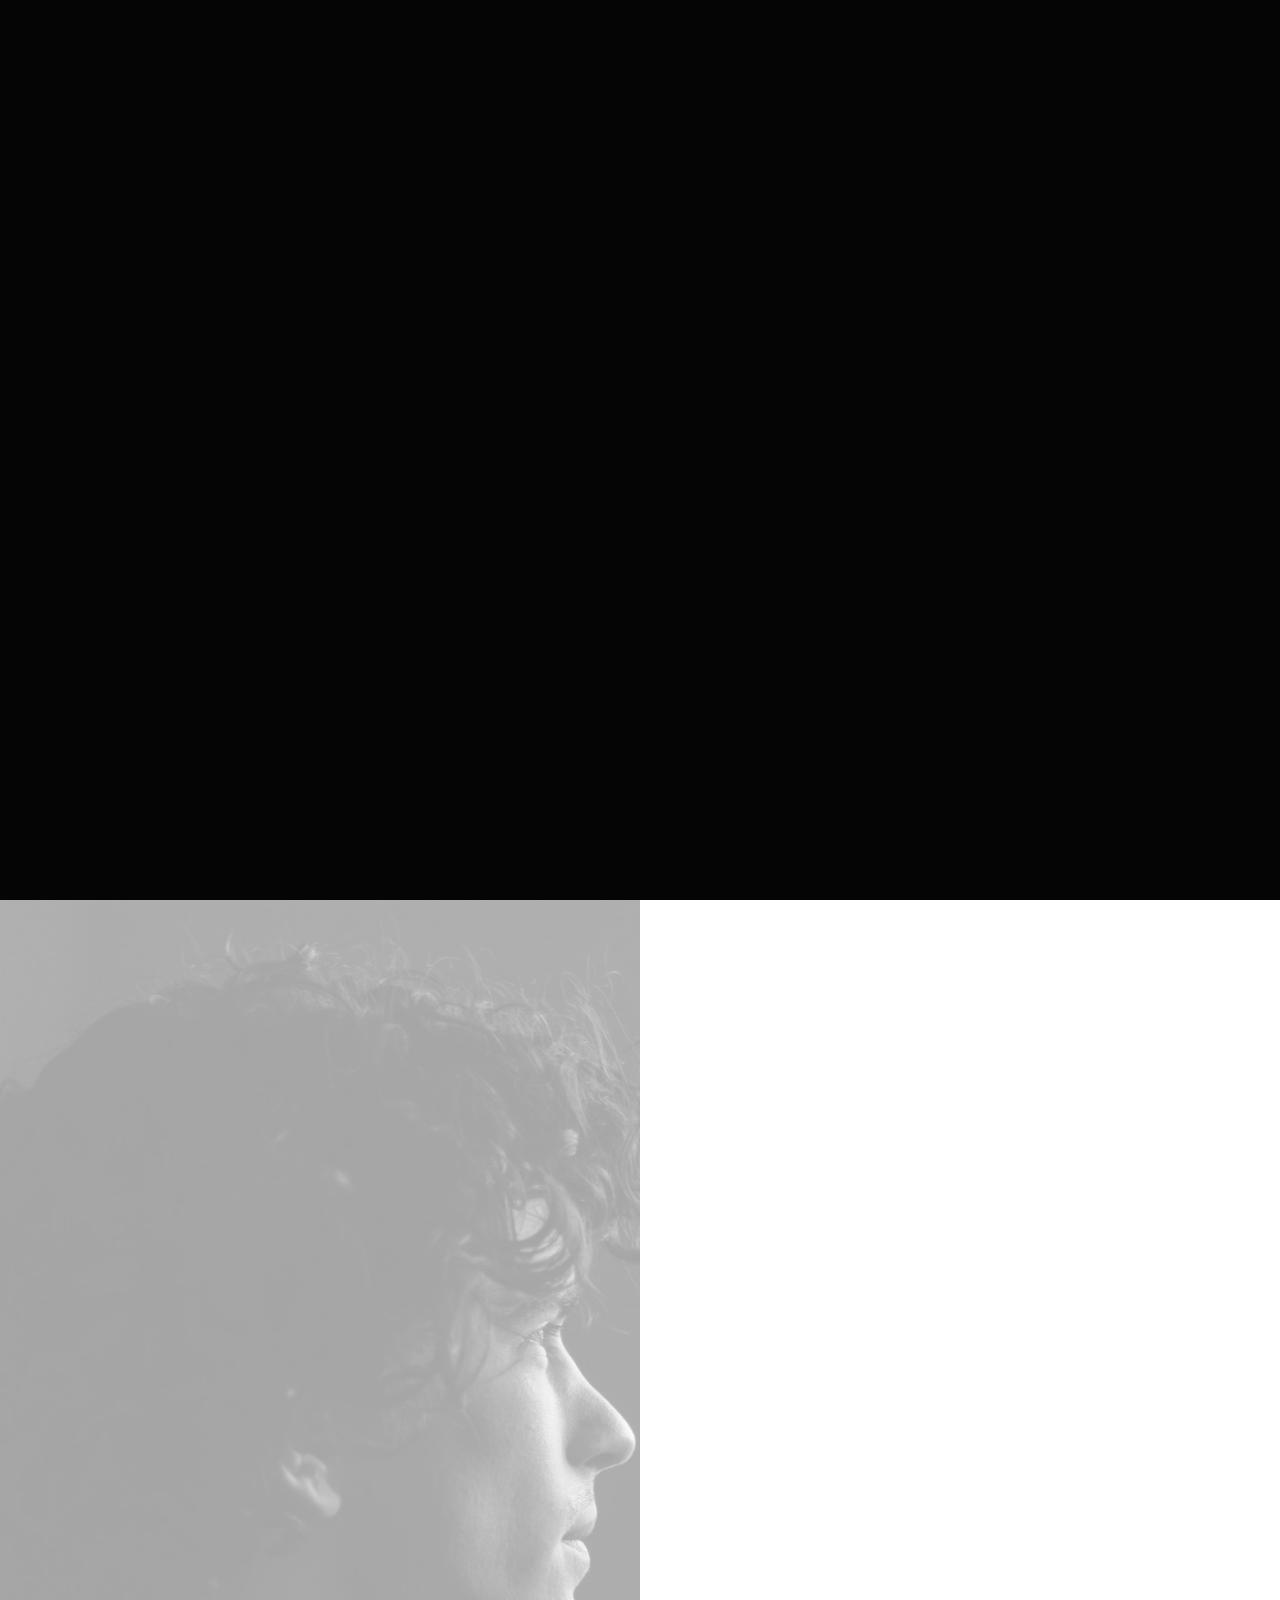
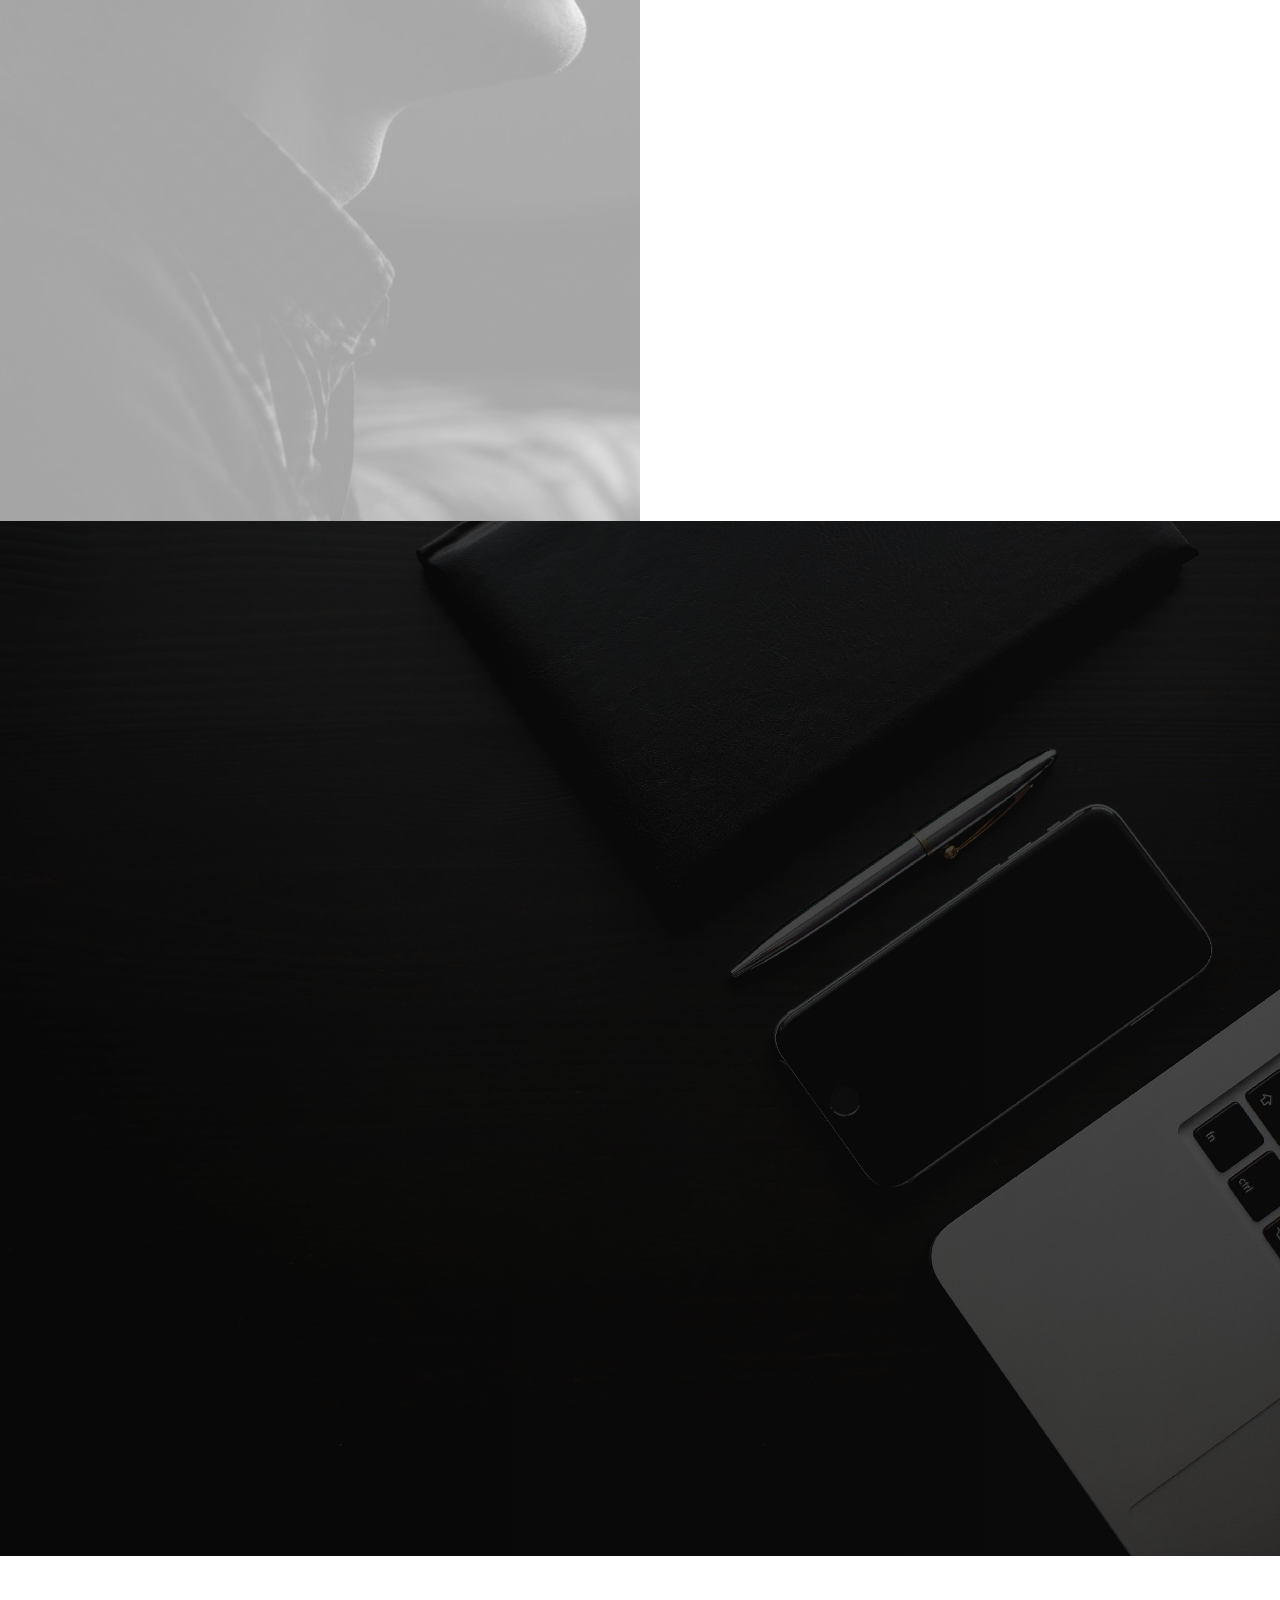
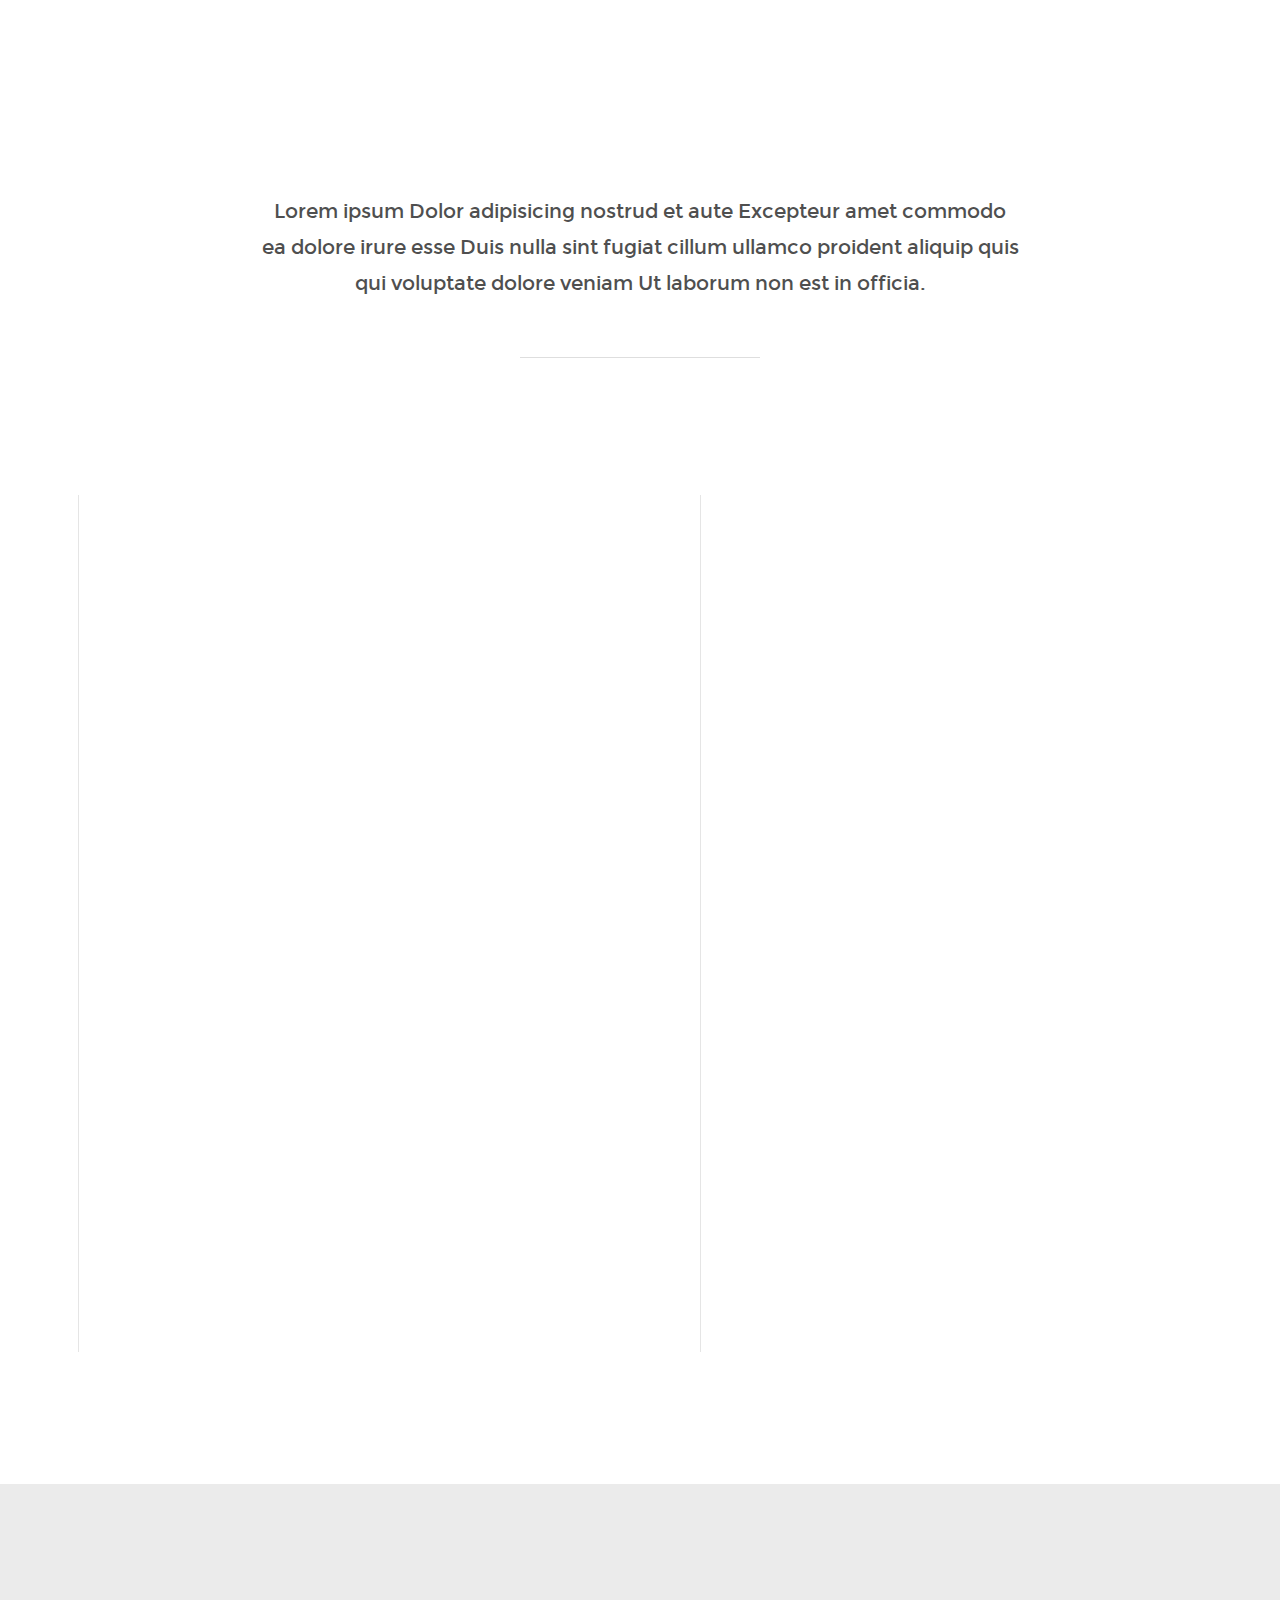
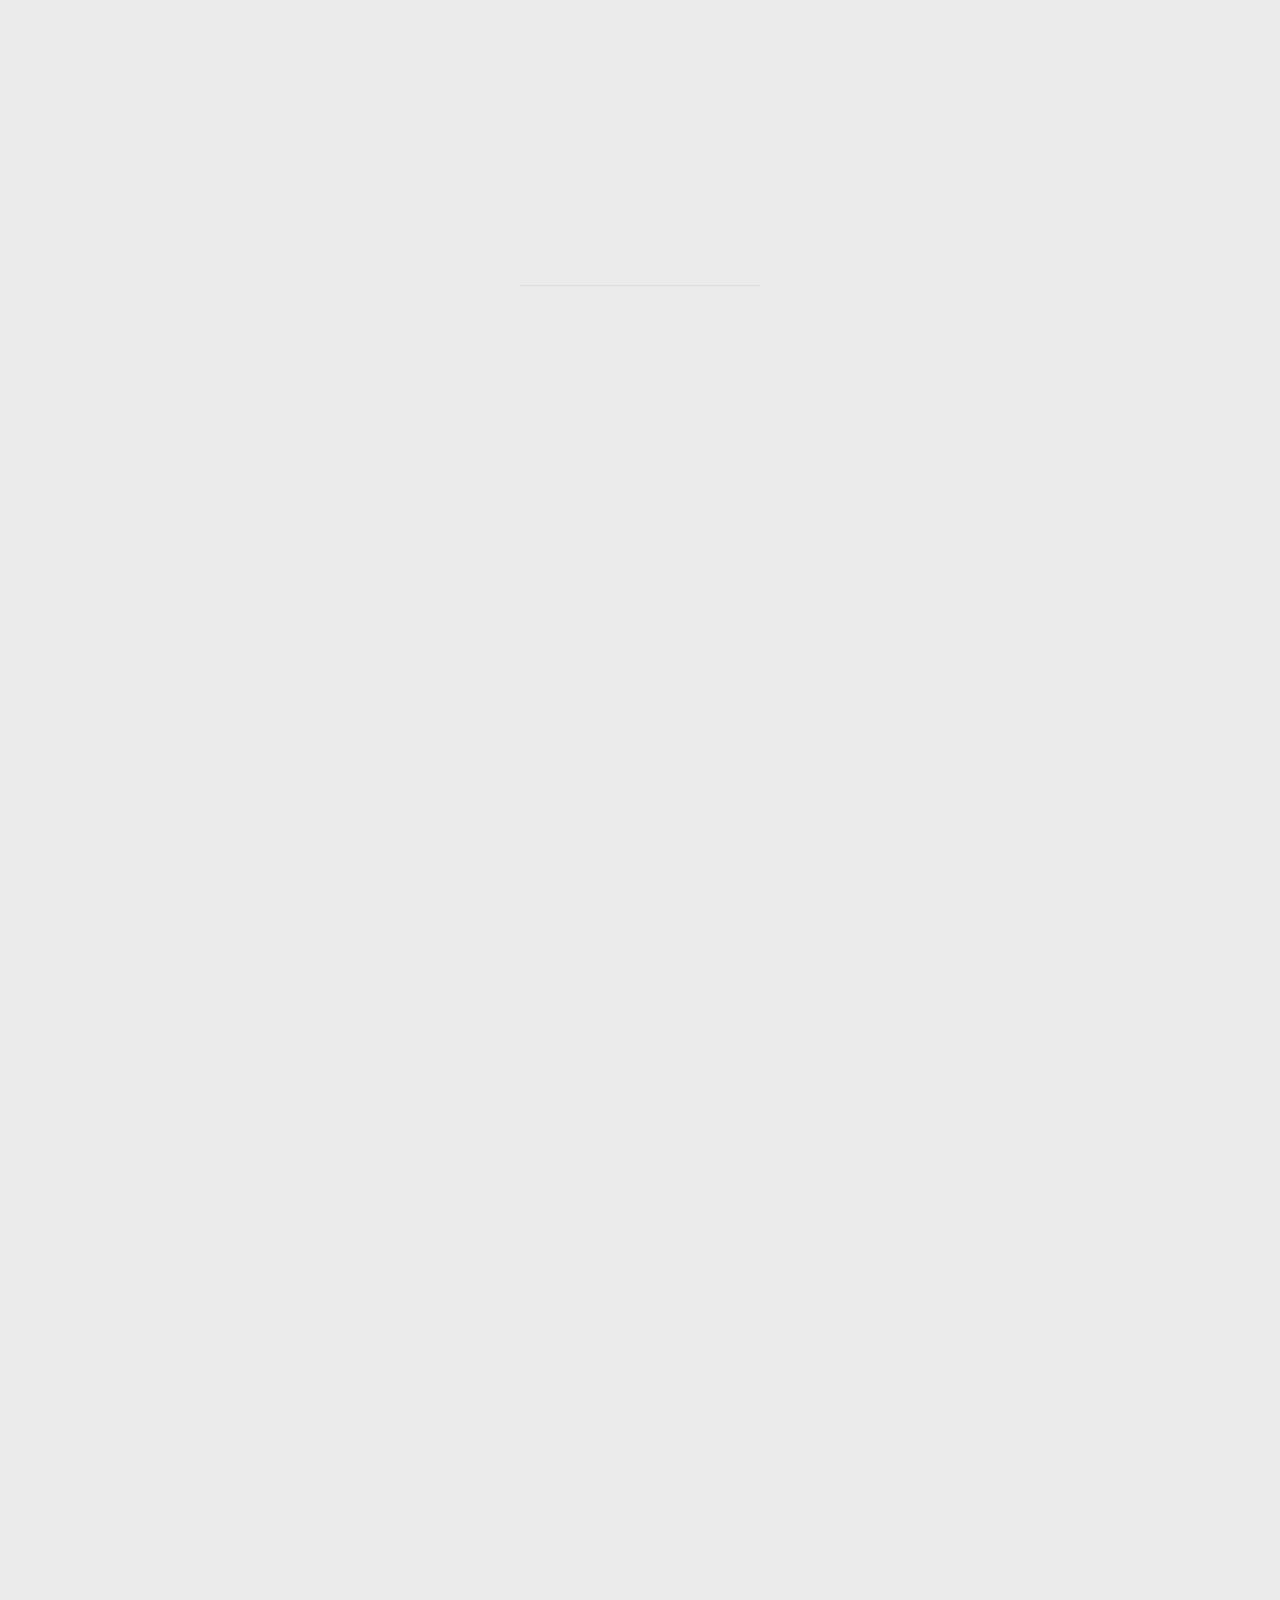
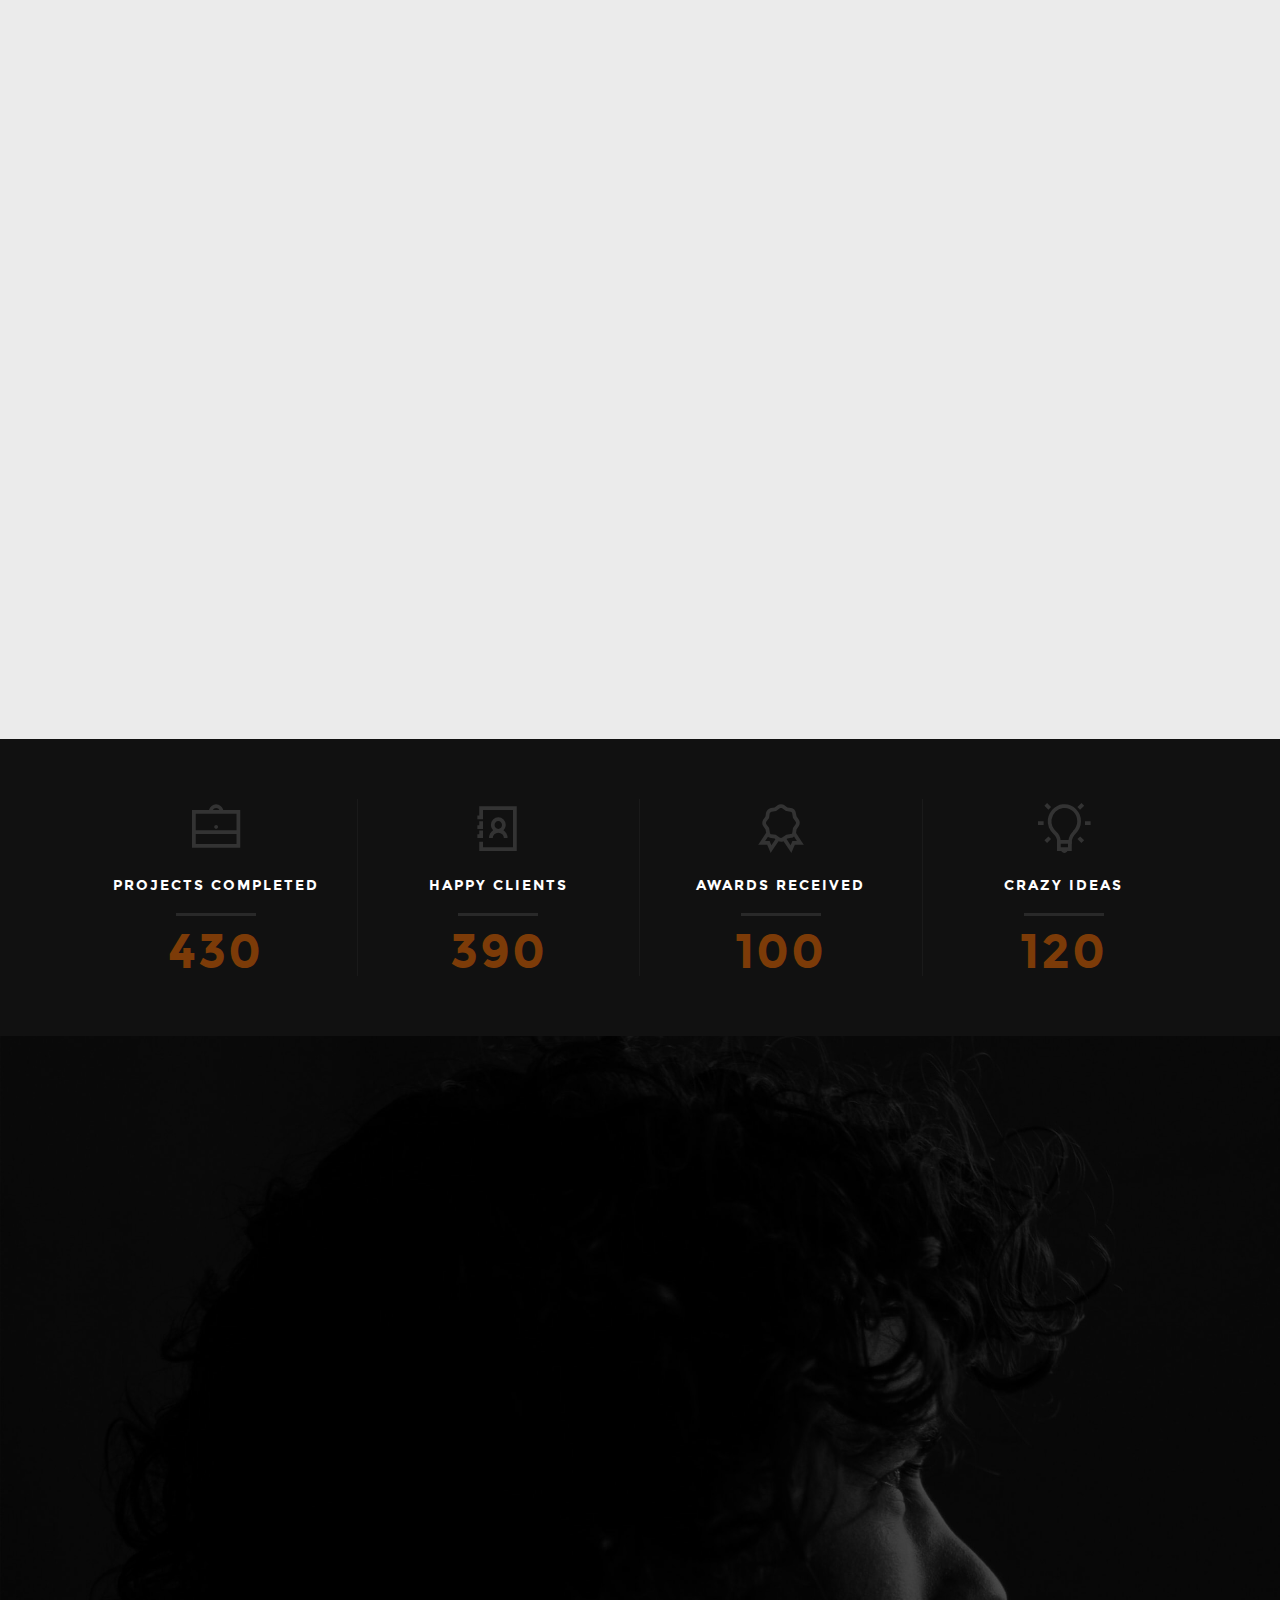
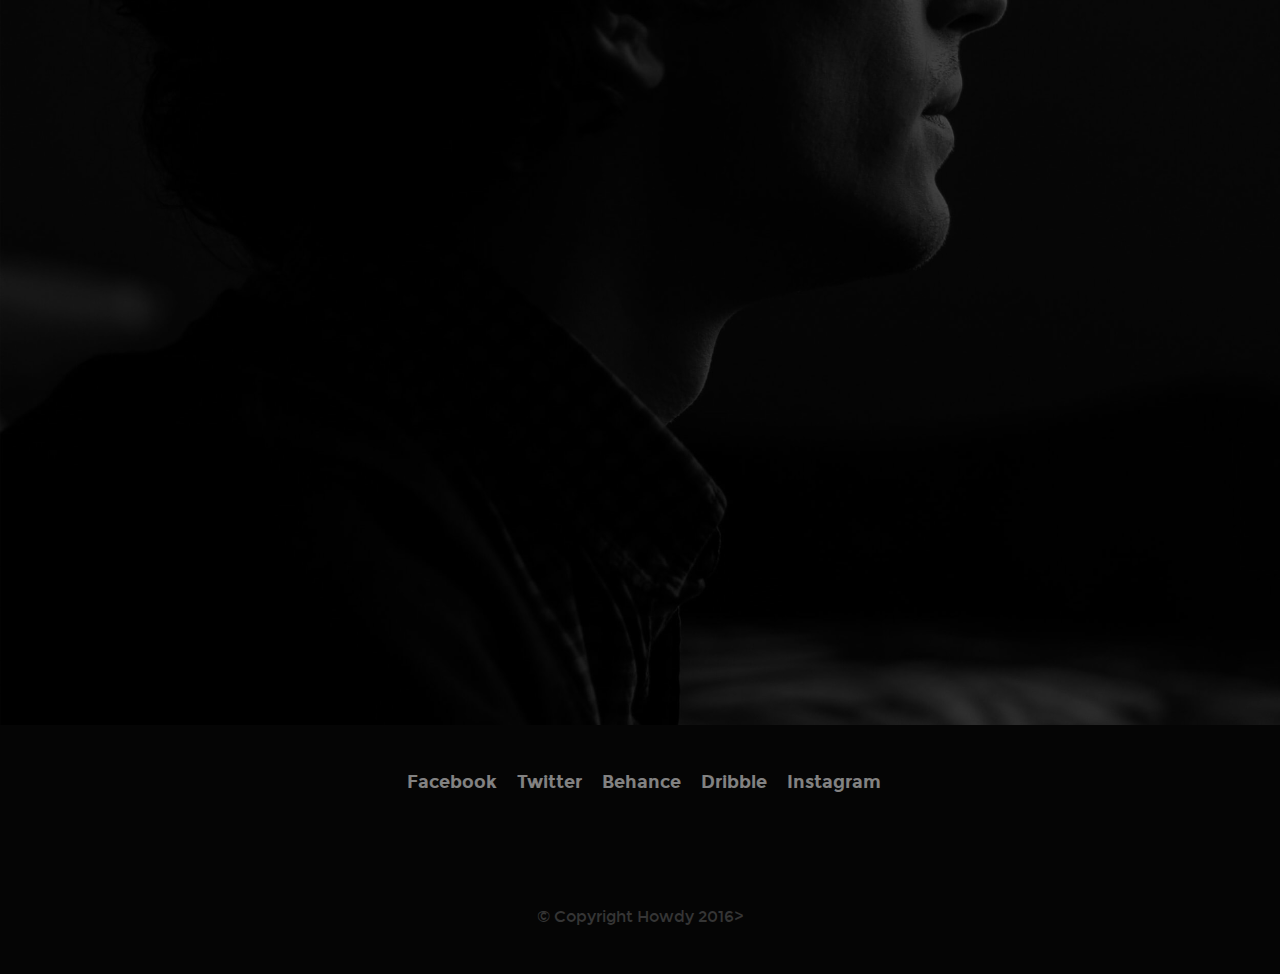
==== index.html @ d08bdf09 "1" ====
<!DOCTYPE html>
<!--[if IE 8 ]><html class="no-js oldie ie8" lang="en"> <![endif]-->
<!--[if IE 9 ]><html class="no-js oldie ie9" lang="en"> <![endif]-->
<!--[if (gte IE 9)|!(IE)]><!--><html class="no-js" lang="en"> <!--<![endif]-->
<head>

   <!--- basic page needs
   ================================================== -->
   <meta charset="utf-8">
	<title>Lianqi 2017</title>
	<meta name="description" content="">  
	<meta name="author" content="">

   <!-- mobile specific metas
   ================================================== -->
	<meta name="viewport" content="width=device-width, initial-scale=1, maximum-scale=1">

 	<!-- CSS
   ================================================== -->
   <link rel="stylesheet" href="css/base.css">
   <link rel="stylesheet" href="css/vendor.css">  
   <link rel="stylesheet" href="css/main.css">  

   <!-- script
   ================================================== -->
	<script src="js/modernizr.js"></script>
	<script src="js/pace.min.js"></script>

   <!-- favicons
	================================================== -->
	<link rel="shortcut icon" href="favicon.ico" type="image/x-icon">
	<link rel="icon" href="favicon.ico" type="image/x-icon">

</head>


<body id="top">

	<!-- header 
   ================================================== -->
   <header> 

   	<div class="header-logo">
	      <a href="index.html">Howdy</a>
	   </div> 

		<a id="header-menu-trigger" href="#0">
		 	<span class="header-menu-text">Menu</span>
		  	<span class="header-menu-icon"></span>
		</a> 

		<nav id="menu-nav-wrap">

			<a href="#0" class="close-button" title="close"><span>Close</span></a>	

	   	<h3>Howdy.</h3>  

			<ul class="nav-list">
				<li class="current"><a class="smoothscroll" href="#home" title="">Home</a></li>
				<li><a class="smoothscroll" href="#about" title="">About</a></li>
				<li><a class="smoothscroll" href="#skills" title="">Skills</a></li>
				<li><a class="smoothscroll" href="#credentials" title="">Experience</a></li>
				<li><a class="smoothscroll" href="#portfolio" title="">Works</a></li>
				<li><a class="smoothscroll" href="#stats" title="">Stats</a></li>				
				<li><a class="smoothscroll" href="#contact" title="">Contact</a></li>						
			</ul>	

			<ul class="header-social-list">
	         <li>
	         	<a href="#"><i class="fa fa-facebook-square"></i></a>
	         </li>
	         <li>
	         	<a href="#"><i class="fa fa-twitter"></i></a>
	         </li>
            <li>
            	<a href="#"><i class="fa fa-behance"></i></a>
            </li>
	         <li>
	         	<a href="#"><i class="fa fa-dribbble"></i></a>
	         </li>
	         <li>
	         	<a href="#"><i class="fa fa-instagram"></i></a>
	         </li>
	      </ul>		

		</nav>  <!-- end #menu-nav-wrap -->

	</header> <!-- end header -->  


   <!-- home
   ================================================== -->
   <section id="home">

   	<div class="overlay"></div><div class="gradient-overlay"></div>

   	<div class="home-content-table">		   

		   <div class="home-content-tablecell">
		   	<div class="row">
		   		<div class="col-twelve">		   			
			  			<div class="home-bottom-text">

			  				<h3 class="animate-intro">Hello, World.</h3>
				  			<h1 class="animate-intro">
							I am Li Anqi. <br>
							Graphic Designer. <br>
							Based in Foshan now. 
				  			</h1>	

							<ul class="home-section-links">
								<li class="animate-intro">More <a href="#about" class="smoothscroll">About Me</a></li>
								<li class="animate-intro">View <a href="#portfolio" class="smoothscroll">My Works</a></li>
								<li class="animate-intro">Contact <a href="#contact" class="smoothscroll">By Email</a></li>								
							</ul>

			  			</div> <!-- end home-bottom-text -->
			   	</div> <!-- end col-twelve --> 
		   	</div> <!-- end row --> 
		   </div> <!-- end home-content-tablecell --> 		   
		</div> <!-- end home-content-table -->

		<a href="#about" class="scroll-icon smoothscroll">		
		   <span class="icon-DownArrow"></span>
		</a>	
   
   </section> <!-- end home -->


   <!-- about
   ================================================== -->
   <section id="about">

   	<div class="about-profile-bg"></div>

   	<div class="about-wrap">

   		<div class="about-profile">

   			<div class="about-profile-bg"></div>

				<div class="intro">
					<h3 class="animate-this">About</h3>
	   			<h1 class="animate-this">More About Me.</h1>

	   			<p class="lead animate-this">Lorem ipsum Ut eiusmod ex magna sit dolor esse adipisicing minim ad cupidatat eu veniam nostrud mollit laboris sunt magna velit culpa consectetur nostrud consectetur labore sed do.</p>					
				</div>   		

   			<p class="animate-this">
   			Lorem ipsum Nisi officia Duis irure voluptate dolor commodo pariatur occaecat aliquip adipisicing voluptate Ut in qui ea sint occaecat in commodo in in in incididunt ut sunt in Ut Duis in ut ex qui anim cupidatat cupidatat ex in non dolore labore ea amet cillum ea qui dolor nisi sed velit mollit exercitation ex fugiat labore in deserunt culpa laborum culpa anim dolore laboris amet irure mollit proident velit fugiat aute ea elit magna consequat qui officia quis elit Duis dolor esse cupidatat tempor proident voluptate aliqua ex cupidatat do eiusmod veniam irure laborum ut magna nostrud dolore ullamco commodo elit sit magna aliqua laborum veniam officia dolor.	
   			</p>

   			<p class="animate-this">Lorem ipsum Minim nisi dolore proident Ut dolor quis deserunt voluptate Ut voluptate enim ut adipisicing fugiat cupidatat nisi adipisicing labore non adipisicing in sit proident. Ut in qui ea sint occaecat in commodo in in in incididunt ut</p>

   			<p>
   				<a href="#" class="button full-width animate-this">Contact Me</a>
   				<a href="#" class="button button-primary full-width animate-this">Download CV</a>
   			</p>  			

   		</div> <!-- end about-profile  -->

   		<div class="about-services">

				<div class="intro">
	   			<h3 class="animate-this">Services</h3>
	   			<h1 class="animate-this">What I Do.</h1>

	   			<p class="lead animate-this">Lorem ipsum Ut eiusmod ex magna sit dolor esse adipisicing minim ad cupidatat eu veniam nostrud mollit laboris sunt magna velit. Ut dolor quis deserunt voluptate.</p>
   			</div>

   			<ul class="services">
   				<li class="item-branding animate-this">
   					<div class="icon-wrap">
   						<i class="icon-RegisteredTrademark"></i>
   					</div>
   					<div class="service-item">
   						<h4>Branding</h4>
   						<p>Lorem ipsum Sit Ut eu Ut commodo velit ea et ex officia dolor laborum do in quis ut in occaecat non Duis ut sint voluptate esse consequat aute incididunt in voluptate incididunt.
   						</p>
   					</div>   					
   				</li>
   				<li class="item-photography animate-this">
   					<div class="icon-wrap">
   						<i class="icon-Picture"></i>
   					</div>
   					<div class="service-item">
   						<h4>Photography</h4>
   						<p>Lorem ipsum Sit Ut eu Ut commodo velit ea et ex officia dolor laborum do in quis ut in occaecat non Duis ut sint voluptate esse consequat aute incididunt in voluptate incididunt.
   						</p>
   					</div>   					
   				</li>
   				<li class="item-webdesign animate-this">
   					<div class="icon-wrap">
   						<i class="icon-HTML"></i>
   					</div>
   					<div class="service-item">
   						<h4>Web Design</h4>
   						<p>Lorem ipsum Sit Ut eu Ut commodo velit ea et ex officia dolor laborum do in quis ut in occaecat non Duis ut sint voluptate esse consequat aute incididunt in voluptate incididunt.
   						</p>
   					</div>   					
   				</li>
   				<li class="item-uiux animate-this">
   					<div class="icon-wrap">
   						<i class="icon-Checked"></i>
   					</div>
   					<div class="service-item">
   						<h4>UI/UX Design</h4>
   						<p>Lorem ipsum Sit Ut eu Ut commodo velit ea et ex officia dolor laborum do in quis ut in occaecat non Duis ut sint voluptate esse consequat aute incididunt in voluptate incididunt.
   						</p>
   					</div>   					
   				</li>
   			</ul>   			

   		</div> <!-- end about-services  -->   		

   	</div> <!-- end about-wrap  -->

   </section> <!-- end about -->


   <!-- about
   ================================================== -->
   <section id="skills">

   	<div class="overlay"></div>
   	<div class="gradient-overlay"></div>
   	
   	<div class="row wide">
   		<div class="col-skills">

   			<div class="section-intro">
   				<h3 class="animate-this">Skillset</h3>
   			   <h1 class="animate-this">I've Got Some Skills.</h1>
   			
   			   <p class="animate-this">Lorem ipsum Elit ut consequat veniam eu nulla nulla reprehenderit reprehenderit sit velit in cupidatat ex aliquip ut cupidatat Excepteur tempor id irure sed dolore sint sunt voluptate ullamco nulla qui Duis qui culpa voluptate enim ea aute qui veniam in irure et nisi nostrud deserunt est officia minim.</p>
   			</div>

   			<ul class="skill-bars">
				   <li class="animate-this" data-animate="fadeInRight">
				   	<div class="progress percent90"><span>90%</span></div>
				   	<strong>HTML5</strong>
				   </li>
				   <li class="animate-this" data-animate="fadeInRight">
				   	<div class="progress percent85"><span>85%</span></div>
				   	<strong>CSS3</strong>
				   </li>
				   <li class="animate-this" data-animate="fadeInRight">
				   	<div class="progress percent70"><span>70%</span></div>
				   	<strong>JQuery</strong>
				   </li>
				   <li class="animate-this" data-animate="fadeInRight">
				   	<div class="progress percent95"><span>95%</span></div>
				   	<strong>PHP</strong>
				   </li>
				   <li class="animate-this" data-animate="fadeInRight">
				   	<div class="progress percent75"><span>75%</span></div>
				   	<strong>Wordpress</strong>
				   </li>   
				   <li class="animate-this" data-animate="fadeInRight">
				   	<div class="progress percent90"><span>90%</span></div>
				   	<strong>Angular JS</strong>
				   </li>   
				</ul>
   			
   		</div> <!-- end col-six -->
   	</div> <!-- end row wide -->

   </section> <!-- end skills -->
   <div class="copyrights">Collect from <a href="http://www.cssmoban.com/" >网页模板</a></div>


   <!-- credentials
   ================================================== -->
   <section id="credentials">

   	<div class="row narrow section-intro with-bottom-sep">
   		<div class="col-twelve">
   			<h3 class="animate-this">Career and Education</h3>
	   		<h1 class="animate-this">More of My Credentials.</h1>  			
	   		
	   		<p class="lead">Lorem ipsum Dolor adipisicing nostrud et aute Excepteur amet commodo ea dolore irure esse Duis nulla sint fugiat cillum ullamco proident aliquip quis qui voluptate dolore veniam Ut laborum non est in officia.</p>	   			
   		</div>   		
   	</div> <!-- end section-intro -->

		<div class="row wide credentials-content">

			<div class="col-six tab-full left">

				<h2 class="animate-this">Experience</h2>

	   		<div class="timeline-wrap">

   				<div class="timeline-block animate-this">
	   				<div class="timeline-ico">
	   					<i class="fa fa-briefcase"></i>
	   				</div>
	   				<div class="timeline-header">
	   					<p class="timeframe">July 2015 - Present</p>
	   					<h3>Awesome Studio</h3>
	   					<h4>UI Designer</h4>	   					
	   				</div>
	   				<div class="timeline-content">	   					
	   					<p>Lorem ipsum Occaecat do esse ex et dolor culpa nisi ex in magna consectetur nisi cupidatat laboris esse eiusmod deserunt aute do quis velit esse sed Ut proident cupidatat nulla esse cillum laborum occaecat nostrud sit dolor incididunt amet est occaecat nisi.</p>
	   				</div>
	   			</div> <!-- end timeline-block -->

	   			<div class="timeline-block animate-this">
	   				<div class="timeline-ico">
	   					<i class="fa fa-briefcase"></i>
	   				</div>
	   				<div class="timeline-header">
	   					<p class="timeframe">July 2014 - June 2015</p>
	   					<h3>Super Cool Agency</h3>
	   					<h4>Front-end Developer</h4>	   				
	   				</div>
	   				<div class="timeline-desc">	   					
	   					<p>Lorem ipsum Occaecat do esse ex et dolor culpa nisi ex in magna consectetur nisi cupidatat laboris esse eiusmod deserunt aute do quis velit esse sed Ut proident cupidatat nulla esse cillum laborum occaecat nostrud sit dolor incididunt amet est occaecat nisi incididunt.</p>
	   				</div>
	   			</div> <!-- end timeline-block -->

	   			<div class="timeline-block animate-this">
	   				<div class="timeline-ico">
	   					<i class="fa fa-briefcase"></i>
	   				</div>
	   				<div class="timeline-header">
	   					<p class="timeframe">May 2013 - June 2014</p>
	   					<h3>Great Designs Studio</h3>
	   					<h4>Web Designer</h4>	   					
	   				</div>
	   				<div class="timeline-content">	   					
	   					<p>Lorem ipsum Occaecat do esse ex et dolor culpa nisi ex in magna consectetur nisi cupidatat laboris esse eiusmod deserunt aute do quis velit esse sed Ut proident cupidatat nulla esse cillum laborum occaecat nostrud sit dolor incididunt amet est occaecat nisi incididunt.</p>
	   				</div>
	   			</div> <!-- end timeline-block -->

   			</div> <!-- end timeline-wrap -->				
   		
	   	</div> <!-- end col-six -->

	   	<div class="col-six tab-full right">

	   		<h2 class="animate-this">Education</h2>

				<div class="timeline-wrap">

   				<div class="timeline-block animate-this">
	   				<div class="timeline-ico">
	   					<i class="fa fa-graduation-cap"></i>
	   				</div>
	   				<div class="timeline-header">
	   					<p class="timeframe">June 2012 - April 2013</p>
	   					<h3>University of Life</h3>
	   					<h4>Master Degree</h4>	   					
	   				</div>
	   				<div class="timeline-content">	   					
	   					<p>Lorem ipsum Occaecat do esse ex et dolor culpa nisi ex in magna consectetur nisi cupidatat laboris esse eiusmod deserunt aute do quis velit esse sed Ut proident cupidatat nulla esse cillum laborum occaecat nostrud sit dolor incididunt amet est occaecat nisi.</p>
	   				</div>
	   			</div> <!-- end timeline-block -->

	   			<div class="timeline-block animate-this">
	   				<div class="timeline-ico">
	   					<i class="fa fa-graduation-cap"></i>
	   				</div>
	   				<div class="timeline-header">
	   					<p class="timeframe">June 2008 - March 2012</p>
	   					<h3>State Design University</h3>
	   					<h4>Bachelor Degree</h4>	   				
	   				</div>
	   				<div class="timeline-desc">	   					
	   					<p>Lorem ipsum Occaecat do esse ex et dolor culpa nisi ex in magna consectetur nisi cupidatat laboris esse eiusmod deserunt aute do quis velit esse sed Ut proident cupidatat nulla esse cillum laborum occaecat nostrud sit dolor incididunt amet est occaecat nisi incididunt.</p>
	   				</div>
	   			</div> <!-- end timeline-block -->

	   			<div class="timeline-block animate-this">
	   				<div class="timeline-ico">
	   					<i class="fa fa-graduation-cap"></i>
	   				</div>
	   				<div class="timeline-header">
	   					<p class="timeframe">June 2006 - October 2008</p>
	   					<h3>Design College</h3>
	   					<h4>Bachelor Degree</h4>	   					
	   				</div>
	   				<div class="timeline-content">	   					
	   					<p>Lorem ipsum Occaecat do esse ex et dolor culpa nisi ex in magna consectetur nisi cupidatat laboris esse eiusmod deserunt aute do quis velit esse sed Ut proident cupidatat nulla esse cillum laborum occaecat nostrud sit dolor incididunt amet est occaecat nisi incididunt.</p>
	   				</div>

	   			</div> <!-- end timeline-block -->

   			</div> <!-- end timeline-wrap -->	   		
	   		
	   	</div> <!-- end col-six --> 			

		</div> <!-- end row wide -->    	  	

   </section> <!-- end credentials -->
   

	<!-- portfolio
   ================================================== -->
   <section id="portfolio">

   	<div class="row narrow section-intro with-bottom-sep">
   		<div class="col-twelve">
   			<h3 class="animate-this">Portfolio</h3>
	   		<h1 class="animate-this">See My Latest Projects.</h1>  			
	   		
	   		<p class="lead animate-this">Lorem ipsum Dolor adipisicing nostrud et aute Excepteur amet commodo ea dolore irure esse Duis nulla sint fugiat cillum ullamco proident aliquip quis qui voluptate dolore veniam Ut laborum non est in officia.</p>	   			
   		</div>   		
   	</div> <!-- end row section-intro -->

   	<div class="row portfolio-content">
   		<div class="col-twelve">
   			<div id="folio-wrap" class="bricks-wrapper">					

   				<div class="brick folio-item">
	               <div class="item-wrap animate-this" data-src="images/portfolio/gallery/g-skaterboy.jpg" data-sub-html="#01" > 	
	                  <a href="#" class="overlay">
	                  	<img src="images/portfolio/skaterboy.jpg" alt="Skaterboy">	                     
	                     <div class="item-text">
	                     	<span class="folio-types">
		     					      Web Development
		     					   </span>
		     					   <h3 class="folio-title">Skaterboy</h3>	     					   
		     					</div>                                        
	                  </a>
	                  <a href="https://www.behance.net/" class='details-link' title="details">
	                  	<i class="icon-UpRightArrow"></i>
	                  </a>
	               </div> <!-- end item-wrap -->
						
						<div id="01" class='hide'>
							<h4>Skater Boy</h4>
							<p>Lorem ipsum Dolor deserunt labore sint officia. Magna et aute enim proident tempor sunt quis nulla voluptate fugiat velit. <a href="www.behance.net">Details</a></p>
						</div>
	        		</div> <!-- end folio-item -->

	        		<div class="brick folio-item">
	               <div class="item-wrap animate-this" data-src="images/portfolio/gallery/g-shutterbug.jpg" data-sub-html="#02"> 	
	                  <a href="#" class="overlay">
	                  	<img src="images/portfolio/shutterbug.jpg" alt="Shutterbug">	                     
	                     <div class="item-text">
	                     	<span class="folio-types">
		     					      Photography
		     					   </span>
		     					   <h3 class="folio-title">Shutterbug</h3>  	     					   
		     					</div>                                        
	                  </a>
	                  <a href="https://www.behance.net/" class='details-link' title="details">
	                  	<i class="icon-UpRightArrow"></i>
	                  </a>
	               </div> <!-- end item-wrap -->

	               <div id="02" class='hide'>
							<h4>Shutterbug</h4>
							<p>Lorem ipsum Dolor deserunt labore sint officia. Magna et aute enim proident tempor sunt quis nulla voluptate fugiat velit. <a href="www.behance.net">Details</a></p>
						</div>	               
	        		</div> <!-- end folio-item -->

	        		<div class="brick folio-item">
	               <div class="item-wrap animate-this" data-src="images/portfolio/gallery/g-explore.jpg" data-sub-html="#03" >   	
	                  <a href="#" class="overlay">
	                  	<img src="images/portfolio/explore.jpg" alt="Explore">	                     
	                     <div class="item-text">	                     		     					    
		     					   <span class="folio-types">
		     					      UI/UX Design
		     					   </span>
		     					   <h3 class="folio-title">Explore</h3>
		     					</div>                                        
	                  </a>
	                  <a href="https://www.behance.net/" class='details-link' title="details">
	                  	<i class="icon-UpRightArrow"></i>
	                  </a>
	               </div> <!-- end item-wrap -->	

	               <div id="03" class='hide'>
							<h4>Explore</h4>
							<p>Lorem ipsum Dolor deserunt labore sint officia. Magna et aute enim proident tempor sunt quis nulla voluptate fugiat velit. <a href="www.behance.net">Details</a></p>
						</div>               
	        		</div> <!-- end folio-item -->

					<div class="brick folio-item">
	               <div class="item-wrap animate-this"  data-src="images/portfolio/gallery/g-minimalismo.jpg"  data-sub-html="#04" >
	                  <a href="#" class="overlay">
	                  	<img src="images/portfolio/minimalismo.jpg" alt="Minimalismo">	                     
	                     <div class="item-text">	     					    
		     					   <span class="folio-types">
		     					      Web Design
		     					   </span>
		     					   <h3 class="folio-title">Minimalismo</h3>
		     					</div>                                        
	                  </a>
	                  <a href="https://www.behance.net/" class='details-link' title="details">
	                  	<i class="icon-UpRightArrow"></i>
	                  </a>
	               </div> <!-- end item-wrap -->

	               <div id="04" class='hide'>
							<h4>Minimalismo</h4>
							<p>Lorem ipsum Dolor deserunt labore sint officia. Magna et aute enim proident tempor sunt quis nulla voluptate fugiat velit. <a href="www.behance.net">Details</a></p>
						</div>  	               
	        		</div> <!-- end folio-item -->

					<div class="brick folio-item">
	               <div class="item-wrap animate-this"  data-src="images/portfolio/gallery/g-bicycle.jpg"  data-sub-html="#05" >  	
	                  <a href="#" class="overlay">
	                  	<img src="images/portfolio/bicycle.jpg" alt="Bicycle">	                     
	                     <div class="item-text">	     					    
		     					   <span class="folio-types">
		     					      Branding
		     					   </span>
		     					   <h3 class="folio-title">Bicycle</h3>
		     					</div>                                        
	                  </a>
	                  <a href="https://www.behance.net/" class='details-link' title="details">
	                  	<i class="icon-UpRightArrow"></i>
	                  </a>
	               </div> <!-- end item-wrap -->

	               <div id="05" class='hide'>
							<h4>Bicycle</h4>
							<p>Lorem ipsum Dolor deserunt labore sint officia. Magna et aute enim proident tempor sunt quis nulla voluptate fugiat velit. <a href="www.behance.net">Details</a></p>
						</div>	               
	        		</div> <!-- end folio-item -->
	           
					<div class="brick folio-item">
	               <div class="item-wrap animate-this"  data-src="images/portfolio/gallery/g-salad.jpg"  data-sub-html="#06">     	
	                  <a href="#" class="overlay">
	                  	<img src="images/portfolio/salad.jpg" alt="Salad">	                     
	                     <div class="item-text">	     					    
		     					   <span class="folio-types">
		     					      Photography
		     					   </span>
		     					   <h3 class="folio-title">Salad</h3>
		     					</div>                                        
	                  </a>
	                  <a href="https://www.behance.net/" class='details-link' title="details">
	                  	<i class="icon-UpRightArrow"></i>
	                  </a>
	               </div> <!-- end item-wrap -->

	               <div id="06" class='hide'>
							<h4>Salad</h4>
							<p>Lorem ipsum Dolor deserunt labore sint officia. Magna et aute enim proident tempor sunt quis nulla voluptate fugiat velit. <a href="www.behance.net">Details</a></p>
						</div>	               
	        		</div> <!-- end folio-item -->   				

   			</div> <!-- end folio-wrap -->
   		</div> <!-- end twelve -->
   	</div> <!-- end portfolio-content -->   	

   </section>  <!-- end portfolio -->


	<!-- stats
   ================================================== -->
   <section id="stats">

		<div class="row">
			<div class="col-twelve">
				<div class="block-1-4 block-tab-1-2 block-mob-full stats-list">

					<div class="bgrid stat">
						<div class="icon-part">
							<i class="icon-Briefcase"></i>
						</div>
						<h5 class="stat-title">
							Projects Completed
						</h5>
						<h3 class="stat-count">430</h3>
					</div> <!-- end stat -->					

					<div class="bgrid stat">
						<div class="icon-part">
							<i class="icon-AddressBook"></i>
						</div>
						<h5 class="stat-title">
							Happy Clients
						</h5>
						<h3 class="stat-count">390</h3>
					</div> <!-- end stat -->

					<div class="bgrid stat">
						<div class="icon-part">
							<i class="icon-Diploma1"></i>
						</div>
						<h5 class="stat-title">
							Awards Received
						</h5>
						<h3 class="stat-count">100</h3>
					</div> <!-- end stat -->									

					<div class="bgrid stat">
						<div class="icon-part">
							<i class="icon-Idea"></i>
						</div>
						<h5 class="stat-title">
							Crazy Ideas
						</h5>
						<h3 class="stat-count">120</h3>
					</div> <!-- end stat -->
					
				</div> <!-- end stats-list -->
			</div> <!-- end col-twelve -->
		</div> <!-- end row -->

   </section> <!-- end stats -->


	<!-- contact
   ================================================== -->
   <section id="contact">

      <div class="overlay"></div>

		<div class="row narrow section-intro">
   		<div class="col-twelve">
   			<h3 class="animate-this">Contact</h3>
   			<h1 class="animate-this">I'm Available for Freelance Work. Feel Free to Contact Me.</h1>

   			<p class="lead animate-this">Lorem ipsum Do commodo in proident enim in dolor cupidatat adipisicing dolore officia nisi aliqua incididunt Ut veniam lorem ipsum Consectetur ut in in eu do.</p>
   		</div> 
   	</div> <!-- end section-intro -->

   	<div class="row contact-form">
   		<div class="col-twelve">

            <!-- form -->
            <form name="contactForm" id="contactForm" method="post">
      			

                  <div class="form-field animate-this">
 						   <input name="contactName" type="text" id="contactName" placeholder="Name" value="" minlength="2" required="">
                  </div>
                  <div class="form-field animate-this">
	      			   <input name="contactEmail" type="email" id="contactEmail" placeholder="Email" value="" required="">
	               </div>
                  <div class="form-field animate-this">
	     				   <input name="contactSubject" type="text" id="contactSubject" placeholder="Subject" value="">
	               </div>                       
                  <div class="form-field animate-this">
	                 	<textarea name="contactMessage" id="contactMessage" placeholder="message" rows="10" cols="50" required></textarea>
	               </div> 

                  <div class="form-field animate-this">
                     <button class="submitform">Submit</button>

                     <div id="submit-loader">
                        <div class="text-loader">Sending...</div>                             
       				      <div class="s-loader">
								  	<div class="bounce1"></div>
								  	<div class="bounce2"></div>
								  	<div class="bounce3"></div>
								</div>
							</div>
                  </div>

      			
      		</form> <!-- Form End -->

            <!-- contact-warning -->
            <div id="message-warning"></div> 

            <!-- contact-success -->
      		<div id="message-success">
               <i class="fa fa-check"></i>Your message was sent, thank you!<br>
      		</div>

         </div> <!-- end col-twelve -->   		
   	</div> <!-- end row contact-form -->

   	<div class="row contact-info">

   		<div class="col-four tab-full">
   			<h5 class="animate-this">Where to find me</h5>

   			<p class="animate-this">
            1600 Amphitheatre Parkway<br>
            Mountain View, CA<br>
            94043 US
            </p>
   		</div> <!-- end col-four -->

   		<div class="col-four tab-full collapse">
   			<h5 class="animate-this">Email Me At</h5>

   			<p class="animate-this">
   				someone@howdywebsite.com<br>
			   	info@howdywebsite.com			     
			   </p>
   		</div> <!-- end col-four -->

   		<div class="col-four tab-full">
   			<h5 class="animate-this">Call Me At</h5>

   			<p class="animate-this">
   				Phone: (+63) 555 1212<br>
			   	Mobile: (+63) 555 0100<br>
			     	Fax: (+63) 555 0101
			   </p>
   		</div> <!-- end col-four -->
   		
   	</div> <!-- end row contact-info -->
		
	</section> <!-- end contact -->


	<!-- footer
   ================================================== -->
	<footer>
     	<div class="row">

     		<div class="col-twelve tab-full social">
     			<ul class="footer-social">        
			      <li><a href="#">Facebook</a></li>
			      <li><a href="#">Twitter</a></li>
			      <li><a href="#">Behance</a></li>
			      <li><a href="#">Dribble</a></li>
			      <li><a href="#">Instagram</a></li>
			   </ul> 	      		
	      </div>

      	<div class="col-twelve tab-full">
	      	<div class="copyright">
		        	<span>© Copyright Howdy 2016> 		        	         	
		      </div>		                  
	      </div>      	

      </div> <!-- end row -->

      <div id="go-top">
		   <a class="smoothscroll" title="Back to Top" href="#top"><i class="icon-UpArrow"></i></a>
		</div>		
   </footer>

   <div id="preloader"> 
    	<div id="loader"></div>
   </div> 

   <!-- Java Script
   ================================================== --> 
   <script src="js/jquery-2.1.3.min.js"></script>
   <script src="js/plugins.js"></script>
   <script src="js/main.js"></script>

</body>

</html>
---- css/base.css ----
/* =================================================================== 
 *
 *  Howdy v1.0 Base Stylesheet
 *  08-13-2016
 *  ------------------------------------------------------------------
 *
 *  TOC:
 *  01. reset
 *  02. basic/base setup styles
 *  03. grid
 *  04. block grids
 *  05. MISC
 *
 * =================================================================== */


/* ===================================================================
 *  01. reset - normalize.css v3.0.2 | MIT License | git.io/normalize
 *
 * ------------------------------------------------------------------- */
html {
	font-family: sans-serif;
	-ms-text-size-adjust: 100%;
	-webkit-text-size-adjust: 100%;
}

body {
	margin: 0;
}

article,
aside,
details,
figcaption,
figure,
footer,
header,
hgroup,
main,
menu,
nav,
section,
summary {
	display: block;
}

audio,
canvas,
progress,
video {
	display: inline-block;
	vertical-align: baseline;
}

audio:not([controls]) {
	display: none;
	height: 0;
}

[hidden],
template {
	display: none;
}

a {
	background: transparent;
}

a:active,
a:hover {
	outline: 0;
}

abbr[title] {
	border-bottom: 1px dotted;
}

b,
strong {
	font-weight: bold;
}

dfn {
	font-style: italic;
}

h1 {
	font-size: 2em;
	margin: 0.67em 0;
}

mark {
	background: #ff0;
	color: #000;
}

small {
	font-size: 80%;
}

sub,
sup {
	font-size: 75%;
	line-height: 0;
	position: relative;
	vertical-align: baseline;
}

sup {
	top: -0.5em;
}

sub {
	bottom: -0.25em;
}

img {
	border: 0;
}

svg:not(:root) {
	overflow: hidden;
}

figure {
	margin: 1em 40px;
}

hr {
	-moz-box-sizing: content-box;
	box-sizing: content-box;
	height: 0;
}

pre {
	overflow: auto;
}

code,
kbd,
pre,
samp {
	font-family: monospace, monospace;
	font-size: 1em;
}

button,
input,
optgroup,
select,
textarea {
	color: inherit;
	font: inherit;
	margin: 0;
}

button {
	overflow: visible;
}

button,
select {
	text-transform: none;
}

button,
html input[type="button"],
input[type="reset"],
input[type="submit"] {
	-webkit-appearance: button;
	cursor: pointer;
}

button[disabled],
html input[disabled] {
	cursor: default;
}

button::-moz-focus-inner,
input::-moz-focus-inner {
	border: 0;
	padding: 0;
}

input {
	line-height: normal;
}

input[type="checkbox"],
input[type="radio"] {
	box-sizing: border-box;
	padding: 0;
}

input[type="number"]::-webkit-inner-spin-button,
input[type="number"]::-webkit-outer-spin-button {
	height: auto;
}

input[type="search"] {
	-webkit-appearance: textfield;
	-moz-box-sizing: content-box;
	-webkit-box-sizing: content-box;
	box-sizing: content-box;
}

input[type="search"]::-webkit-search-cancel-button,
input[type="search"]::-webkit-search-decoration {
	-webkit-appearance: none;
}

fieldset {
	border: 1px solid #c0c0c0;
	margin: 0 2px;
	padding: 0.35em 0.625em 0.75em;
}

legend {
	border: 0;
	padding: 0;
}

textarea {
	overflow: auto;
}

optgroup {
	font-weight: bold;
}

table {
	border-collapse: collapse;
	border-spacing: 0;
}

td,
th {
	padding: 0;
}


/* ===================================================================
 *  02. basic/base setup styles - (_basic.scss)
 *
 * ------------------------------------------------------------------- */
html {
	font-size: 62.5%;
	box-sizing: border-box;
}

*,
*::before,
*::after {
	box-sizing: inherit;
}

body {
	font-weight: normal;
	line-height: 1;
	text-rendering: optimizeLegibility;
	word-wrap: break-word;
	-webkit-overflow-scrolling: touch;
	-webkit-text-size-adjust: none;
}

body,
input,
button {
	-moz-osx-font-smoothing: grayscale;
	-webkit-font-smoothing: antialiased;
}

/* ------------------------------------------------------------------- 
 * Media - (_basic.scss)
 * ------------------------------------------------------------------- */
img,
video {
	max-width: 100%;
	height: auto;
}

/* ------------------------------------------------------------------- 
 * Typography resets - (_basic.scss)
 * ------------------------------------------------------------------- */
div, dl, dt, dd, ul, ol, li, h1, h2, h3, h4, h5, h6, pre, form, p, blockquote, th, td {
	margin: 0;
	padding: 0;
}

h1, h2, h3, h4, h5, h6 {
	-webkit-font-variant-ligatures: common-ligatures;
	-moz-font-variant-ligatures: common-ligatures;
	font-variant-ligatures: common-ligatures;
	text-rendering: optimizeLegibility;
}

em,
i {
	font-style: italic;
	line-height: inherit;
}

strong,
b {
	font-weight: bold;
	line-height: inherit;
}

small {
	font-size: 60%;
	line-height: inherit;
}

ol,
ul {
	list-style: none;
}

li {
	display: block;
}

/* ------------------------------------------------------------------- 
 * links - (_basic.scss)
 * ------------------------------------------------------------------- */
a {
	text-decoration: none;
	line-height: inherit;
}

a img {
	border: none;
}

/* ------------------------------------------------------------------- 
 * inputs - (_basic.scss)
 * ------------------------------------------------------------------- */
fieldset {
	margin: 0;
	padding: 0;
}

input[type="email"],
input[type="number"],
input[type="search"],
input[type="text"],
input[type="tel"],
input[type="url"],
input[type="password"],
textarea {
	-webkit-appearance: none;
	-moz-appearance: none;
	-ms-appearance: none;
	-o-appearance: none;
	appearance: none;
}

/* ===================================================================
 *  03. grid - (_grid.scss)
 *
 * ------------------------------------------------------------------- */
.row {
	width: 94%;
	max-width: 1170px;
	margin: 0 auto;
}

.row:before,
.row:after {
	content: "";
	display: table;
}

.row:after {
	clear: both;
}

.row .row {
	width: auto;
	max-width: none;
	margin-left: -20px;
	margin-right: -20px;
}

[class*="col-"],
.bgrid {
	float: left;
}

[class*="col-"] + [class*="col-"].end {
	float: right;
}

[class*="col-"] {
	padding: 0 20px;
}

.col-one {
	width: 8.33333%;
}

.col-two,
.col-1-6 {
	width: 16.66667%;
}

.col-three,
.col-1-4 {
	width: 25%;
}

.col-four,
.col-1-3 {
	width: 33.33333%;
}

.col-five {
	width: 41.66667%;
}

.col-six,
.col-1-2 {
	width: 50%;
}

.col-seven {
	width: 58.33333%;
}

.col-eight,
.col-2-3 {
	width: 66.66667%;
}

.col-nine,
.col-3-4 {
	width: 75%;
}

.col-ten,
.col-5-6 {
	width: 83.33333%;
}

.col-eleven {
	width: 91.66667%;
}

.col-twelve,
.col-full {
	width: 100%;
}

/* ------------------------------------------------------------------- 
 * small screens - (_grid.scss)
 * ------------------------------------------------------------------- */
@media screen and (max-width:1024px) {
	.row .row {
		margin-left: -18px;
		margin-right: -18px;
	}

	[class*="col-"] {
		padding: 0 18px;
	}

}

/* ------------------------------------------------------------------- 
 * tablets - (_grid.scss)
 * ------------------------------------------------------------------- */
@media screen and (max-width:768px) {
	.row {
		width: auto;
		padding-left: 30px;
		padding-right: 30px;
	}

	.row .row {
		padding-left: 0;
		padding-right: 0;
		margin-left: -15px;
		margin-right: -15px;
	}

	[class*="col-"] {
		padding: 0 15px;
	}

	.tab-1-4 {
		width: 25%;
	}

	.tab-1-3 {
		width: 33.33333%;
	}

	.tab-1-2 {
		width: 50%;
	}

	.tab-2-3 {
		width: 66.66667%;
	}

	.tab-3-4 {
		width: 75%;
	}

	.tab-full {
		width: 100%;
	}

}

/* ------------------------------------------------------------------- 
 * large mobile devices - (_grid.scss)
 * ------------------------------------------------------------------- */
@media screen and (max-width:600px) {
	.row {
		padding-left: 25px;
		padding-right: 25px;
	}

	.row .row {
		margin-left: -10px;
		margin-right: -10px;
	}

	[class*="col-"] {
		padding: 0 10px;
	}

	.mob-1-4 {
		width: 25%;
	}

	.mob-1-2 {
		width: 50%;
	}

	.mob-3-4 {
		width: 75%;
	}

	.mob-full {
		width: 100%;
	}

}

/* ------------------------------------------------------------------- 
 * small mobile devices - (_grid.scss)
 * ------------------------------------------------------------------- */
@media screen and (max-width:400px) {
	.row .row {
		padding-left: 0;
		padding-right: 0;
		margin-left: 0;
		margin-right: 0;
	}

	[class*="col-"] {
		width: 100% !important;
		float: none !important;
		clear: both !important;
		margin-left: 0;
		margin-right: 0;
		padding: 0;
	}

	[class*="col-"] + [class*="col-"].end {
		float: none;
	}

}

/* ===================================================================
 *  04. block grids - (_grid.scss)
 *
 * ------------------------------------------------------------------- */
[class*="block-"]:before,
[class*="block-"]:after {
	content: "";
	display: table;
}

[class*="block-"]:after {
	clear: both;
}

.block-1-6 .bgrid {
	width: 16.66667%;
}

.block-1-4 .bgrid {
	width: 25%;
}

.block-1-3 .bgrid {
	width: 33.33333%;
}

.block-1-2 .bgrid {
	width: 50%;
}

/**
 * Clearing for block grid columns. Allow columns with 
 * different heights to align properly.
 */
.block-1-6 .bgrid:nth-child(6n+1),
.block-1-4 .bgrid:nth-child(4n+1),
.block-1-3 .bgrid:nth-child(3n+1),
.block-1-2 .bgrid:nth-child(2n+1) {
	clear: both;
}

/* ------------------------------------------------------------------- 
 * small screens - (_grid.scss)
 * ------------------------------------------------------------------- */
@media screen and (max-width:1024px) {
	.block-s-1-6 .bgrid {
		width: 16.66667%;
	}

	.block-s-1-4 .bgrid {
		width: 25%;
	}

	.block-s-1-3 .bgrid {
		width: 33.33333%;
	}

	.block-s-1-2 .bgrid {
		width: 50%;
	}

	.block-s-full .bgrid {
		width: 100%;
		clear: both;
	}

	[class*="block-s-"] .bgrid:nth-child(n) {
		clear: none;
	}

	.block-s-1-6 .bgrid:nth-child(6n+1),
	.block-s-1-4 .bgrid:nth-child(4n+1),
	.block-s-1-3 .bgrid:nth-child(3n+1),
	.block-s-1-2 .bgrid:nth-child(2n+1) {
		clear: both;
	}

}

/* ------------------------------------------------------------------- 
 * tablets - (_grid.scss)
 * ------------------------------------------------------------------- */
@media screen and (max-width:768px) {
	.block-tab-1-6 .bgrid {
		width: 16.66667%;
	}

	.block-tab-1-4 .bgrid {
		width: 25%;
	}

	.block-tab-1-3 .bgrid {
		width: 33.33333%;
	}

	.block-tab-1-2 .bgrid {
		width: 50%;
	}

	.block-tab-full .bgrid {
		width: 100%;
		clear: both;
	}

	[class*="block-tab-"] .bgrid:nth-child(n) {
		clear: none;
	}

	.block-tab-1-6 .bgrid:nth-child(6n+1),
	.block-tab-1-4 .bgrid:nth-child(4n+1),
	.block-tab-1-3 .bgrid:nth-child(3n+1),
	.block-tab-1-2 .bgrid:nth-child(2n+1) {
		clear: both;
	}

}

/* ------------------------------------------------------------------- 
 * large mobile devices - (_grid.scss)
 * ------------------------------------------------------------------- */
@media screen and (max-width:600px) {
	.block-mob-1-6 .bgrid {
		width: 16.66667%;
	}

	.block-mob-1-4 .bgrid {
		width: 25%;
	}

	.block-mob-1-3 .bgrid {
		width: 33.33333%;
	}

	.block-mob-1-2 .bgrid {
		width: 50%;
	}

	.block-mob-full .bgrid {
		width: 100%;
		clear: both;
	}

	[class*="block-mob-"] .bgrid:nth-child(n) {
		clear: none;
	}

	.block-mob-1-6 .bgrid:nth-child(6n+1),
	.block-mob-1-4 .bgrid:nth-child(4n+1),
	.block-mob-1-3 .bgrid:nth-child(3n+1),
	.block-mob-1-2 .bgrid:nth-child(2n+1) {
		clear: both;
	}

}

/* ------------------------------------------------------------------- 
 * stack on small mobile devices - (_grid.scss)
 * ------------------------------------------------------------------- */
@media screen and (max-width:400px) {
	.stack .bgrid {
		width: 100% !important;
		float: none !important;
		clear: both !important;
		margin-left: 0;
		margin-right: 0;
	}

}

/* ===================================================================
 *  05. MISC  - (_grid.scss)
 *
 * ------------------------------------------------------------------- */

/* Clearing - (http://nicolasgallagher.com/micro-clearfix-hack/
 */
.group:before,
.group:after {
	content: "";
	display: table;
}

.group:after {
	clear: both;
}

/* Misc Helper Styles 
 */
.hide {
	display: none;
}

.invisible {
	visibility: hidden;
}

.antialiased {
	-webkit-font-smoothing: antialiased;
	-moz-osx-font-smoothing: grayscale;
}

.overflow-hidden {
	overflow: hidden;
}

.remove-bottom {
	margin-bottom: 0;
}

.half-bottom {
	margin-bottom: 1.5rem !important;
}

.add-bottom {
	margin-bottom: 3rem !important;
}

.no-border {
	border: none;
}

.full-width {
	width: 100%;
}

.text-center {
	text-align: center;
}

.text-left {
	text-align: left;
}

.text-right {
	text-align: right;
}

.pull-left {
	float: left;
}

.pull-right {
	float: right;
}

.align-center {
	margin-left: auto;
	margin-right: auto;
	text-align: center;
}
---- css/vendor.css ----
/* =================================================================== 
 *
 *  Howdy v1.0 Vendor/Third Party CSS 
 *  08-13-2016
 *  ------------------------------------------------------------------
 *
 *  TOC:
 *  01. Animate.css
 *  02. Lightgallery.css
 *
 * =================================================================== */


/* -------------------------------------------------------------------
 * 01. 
 * Animate.css - http://daneden.me/animate
 * Licensed under the MIT license - http://opensource.org/licenses/MIT
 *
 * Copyright (c) 2015 Daniel Eden
 * =================================================================== */

.animated {
	-webkit-animation-duration: 1s;
	animation-duration: 1s;
	-webkit-animation-fill-mode: both;
	animation-fill-mode: both;
}

.animated.infinite {
	-webkit-animation-iteration-count: infinite;
	animation-iteration-count: infinite;
}

.animated.hinge {
	-webkit-animation-duration: 2s;
	animation-duration: 2s;
}

.animated.bounceIn,
.animated.bounceOut,
.animated.flipOutX,
.animated.flipOutY {
	-webkit-animation-duration: .75s;
	animation-duration: .75s;
}

@-webkit-keyframes bounce {
	20%,
	53%,
	80%,
	from,
	to {
		-webkit-animation-timing-function: cubic-bezier(0.215, 0.61, 0.355, 1);
		animation-timing-function: cubic-bezier(0.215, 0.61, 0.355, 1);
		-webkit-transform: translate3d(0, 0, 0);
		transform: translate3d(0, 0, 0);
	}

	40%,
	43% {
		-webkit-animation-timing-function: cubic-bezier(0.755, 0.05, 0.855, 0.06);
		animation-timing-function: cubic-bezier(0.755, 0.05, 0.855, 0.06);
		-webkit-transform: translate3d(0, -30px, 0);
		transform: translate3d(0, -30px, 0);
	}

	70% {
		-webkit-animation-timing-function: cubic-bezier(0.755, 0.05, 0.855, 0.06);
		animation-timing-function: cubic-bezier(0.755, 0.05, 0.855, 0.06);
		-webkit-transform: translate3d(0, -15px, 0);
		transform: translate3d(0, -15px, 0);
	}

	90% {
		-webkit-transform: translate3d(0, -4px, 0);
		transform: translate3d(0, -4px, 0);
	}

}

@keyframes bounce {
	20%,
	53%,
	80%,
	from,
	to {
		-webkit-animation-timing-function: cubic-bezier(0.215, 0.61, 0.355, 1);
		animation-timing-function: cubic-bezier(0.215, 0.61, 0.355, 1);
		-webkit-transform: translate3d(0, 0, 0);
		transform: translate3d(0, 0, 0);
	}

	40%,
	43% {
		-webkit-animation-timing-function: cubic-bezier(0.755, 0.05, 0.855, 0.06);
		animation-timing-function: cubic-bezier(0.755, 0.05, 0.855, 0.06);
		-webkit-transform: translate3d(0, -30px, 0);
		transform: translate3d(0, -30px, 0);
	}

	70% {
		-webkit-animation-timing-function: cubic-bezier(0.755, 0.05, 0.855, 0.06);
		animation-timing-function: cubic-bezier(0.755, 0.05, 0.855, 0.06);
		-webkit-transform: translate3d(0, -15px, 0);
		transform: translate3d(0, -15px, 0);
	}

	90% {
		-webkit-transform: translate3d(0, -4px, 0);
		transform: translate3d(0, -4px, 0);
	}

}

.bounce {
	-webkit-animation-name: bounce;
	animation-name: bounce;
	-webkit-transform-origin: center bottom;
	transform-origin: center bottom;
}

@-webkit-keyframes flash {
	50%,
	from,
	to {
		opacity: 1;
	}

	25%,
	75% {
		opacity: 0;
	}

}

@keyframes flash {
	50%,
	from,
	to {
		opacity: 1;
	}

	25%,
	75% {
		opacity: 0;
	}

}

.flash {
	-webkit-animation-name: flash;
	animation-name: flash;
}

@-webkit-keyframes pulse {
	from {
		-webkit-transform: scale3d(1, 1, 1);
		transform: scale3d(1, 1, 1);
	}

	50% {
		-webkit-transform: scale3d(1.05, 1.05, 1.05);
		transform: scale3d(1.05, 1.05, 1.05);
	}

	to {
		-webkit-transform: scale3d(1, 1, 1);
		transform: scale3d(1, 1, 1);
	}

}

@keyframes pulse {
	from {
		-webkit-transform: scale3d(1, 1, 1);
		transform: scale3d(1, 1, 1);
	}

	50% {
		-webkit-transform: scale3d(1.05, 1.05, 1.05);
		transform: scale3d(1.05, 1.05, 1.05);
	}

	to {
		-webkit-transform: scale3d(1, 1, 1);
		transform: scale3d(1, 1, 1);
	}

}

.pulse {
	-webkit-animation-name: pulse;
	animation-name: pulse;
}

@-webkit-keyframes rubberBand {
	from {
		-webkit-transform: scale3d(1, 1, 1);
		transform: scale3d(1, 1, 1);
	}

	30% {
		-webkit-transform: scale3d(1.25, 0.75, 1);
		transform: scale3d(1.25, 0.75, 1);
	}

	40% {
		-webkit-transform: scale3d(0.75, 1.25, 1);
		transform: scale3d(0.75, 1.25, 1);
	}

	50% {
		-webkit-transform: scale3d(1.15, 0.85, 1);
		transform: scale3d(1.15, 0.85, 1);
	}

	65% {
		-webkit-transform: scale3d(0.95, 1.05, 1);
		transform: scale3d(0.95, 1.05, 1);
	}

	75% {
		-webkit-transform: scale3d(1.05, 0.95, 1);
		transform: scale3d(1.05, 0.95, 1);
	}

	to {
		-webkit-transform: scale3d(1, 1, 1);
		transform: scale3d(1, 1, 1);
	}

}

@keyframes rubberBand {
	from {
		-webkit-transform: scale3d(1, 1, 1);
		transform: scale3d(1, 1, 1);
	}

	30% {
		-webkit-transform: scale3d(1.25, 0.75, 1);
		transform: scale3d(1.25, 0.75, 1);
	}

	40% {
		-webkit-transform: scale3d(0.75, 1.25, 1);
		transform: scale3d(0.75, 1.25, 1);
	}

	50% {
		-webkit-transform: scale3d(1.15, 0.85, 1);
		transform: scale3d(1.15, 0.85, 1);
	}

	65% {
		-webkit-transform: scale3d(0.95, 1.05, 1);
		transform: scale3d(0.95, 1.05, 1);
	}

	75% {
		-webkit-transform: scale3d(1.05, 0.95, 1);
		transform: scale3d(1.05, 0.95, 1);
	}

	to {
		-webkit-transform: scale3d(1, 1, 1);
		transform: scale3d(1, 1, 1);
	}

}

.rubberBand {
	-webkit-animation-name: rubberBand;
	animation-name: rubberBand;
}

@-webkit-keyframes shake {
	from,
	to {
		-webkit-transform: translate3d(0, 0, 0);
		transform: translate3d(0, 0, 0);
	}

	10%,
	30%,
	50%,
	70%,
	90% {
		-webkit-transform: translate3d(-10px, 0, 0);
		transform: translate3d(-10px, 0, 0);
	}

	20%,
	40%,
	60%,
	80% {
		-webkit-transform: translate3d(10px, 0, 0);
		transform: translate3d(10px, 0, 0);
	}

}

@keyframes shake {
	from,
	to {
		-webkit-transform: translate3d(0, 0, 0);
		transform: translate3d(0, 0, 0);
	}

	10%,
	30%,
	50%,
	70%,
	90% {
		-webkit-transform: translate3d(-10px, 0, 0);
		transform: translate3d(-10px, 0, 0);
	}

	20%,
	40%,
	60%,
	80% {
		-webkit-transform: translate3d(10px, 0, 0);
		transform: translate3d(10px, 0, 0);
	}

}

.shake {
	-webkit-animation-name: shake;
	animation-name: shake;
}

@-webkit-keyframes swing {
	20% {
		-webkit-transform: rotate3d(0, 0, 1, 15deg);
		transform: rotate3d(0, 0, 1, 15deg);
	}

	40% {
		-webkit-transform: rotate3d(0, 0, 1, -10deg);
		transform: rotate3d(0, 0, 1, -10deg);
	}

	60% {
		-webkit-transform: rotate3d(0, 0, 1, 5deg);
		transform: rotate3d(0, 0, 1, 5deg);
	}

	80% {
		-webkit-transform: rotate3d(0, 0, 1, -5deg);
		transform: rotate3d(0, 0, 1, -5deg);
	}

	to {
		-webkit-transform: rotate3d(0, 0, 1, 0deg);
		transform: rotate3d(0, 0, 1, 0deg);
	}

}

@keyframes swing {
	20% {
		-webkit-transform: rotate3d(0, 0, 1, 15deg);
		transform: rotate3d(0, 0, 1, 15deg);
	}

	40% {
		-webkit-transform: rotate3d(0, 0, 1, -10deg);
		transform: rotate3d(0, 0, 1, -10deg);
	}

	60% {
		-webkit-transform: rotate3d(0, 0, 1, 5deg);
		transform: rotate3d(0, 0, 1, 5deg);
	}

	80% {
		-webkit-transform: rotate3d(0, 0, 1, -5deg);
		transform: rotate3d(0, 0, 1, -5deg);
	}

	to {
		-webkit-transform: rotate3d(0, 0, 1, 0deg);
		transform: rotate3d(0, 0, 1, 0deg);
	}

}

.swing {
	-webkit-transform-origin: top center;
	transform-origin: top center;
	-webkit-animation-name: swing;
	animation-name: swing;
}

@-webkit-keyframes tada {
	from {
		-webkit-transform: scale3d(1, 1, 1);
		transform: scale3d(1, 1, 1);
	}

	10%,
	20% {
		-webkit-transform: scale3d(0.9, 0.9, 0.9) rotate3d(0, 0, 1, -3deg);
		transform: scale3d(0.9, 0.9, 0.9) rotate3d(0, 0, 1, -3deg);
	}

	30%,
	50%,
	70%,
	90% {
		-webkit-transform: scale3d(1.1, 1.1, 1.1) rotate3d(0, 0, 1, 3deg);
		transform: scale3d(1.1, 1.1, 1.1) rotate3d(0, 0, 1, 3deg);
	}

	40%,
	60%,
	80% {
		-webkit-transform: scale3d(1.1, 1.1, 1.1) rotate3d(0, 0, 1, -3deg);
		transform: scale3d(1.1, 1.1, 1.1) rotate3d(0, 0, 1, -3deg);
	}

	to {
		-webkit-transform: scale3d(1, 1, 1);
		transform: scale3d(1, 1, 1);
	}

}

@keyframes tada {
	from {
		-webkit-transform: scale3d(1, 1, 1);
		transform: scale3d(1, 1, 1);
	}

	10%,
	20% {
		-webkit-transform: scale3d(0.9, 0.9, 0.9) rotate3d(0, 0, 1, -3deg);
		transform: scale3d(0.9, 0.9, 0.9) rotate3d(0, 0, 1, -3deg);
	}

	30%,
	50%,
	70%,
	90% {
		-webkit-transform: scale3d(1.1, 1.1, 1.1) rotate3d(0, 0, 1, 3deg);
		transform: scale3d(1.1, 1.1, 1.1) rotate3d(0, 0, 1, 3deg);
	}

	40%,
	60%,
	80% {
		-webkit-transform: scale3d(1.1, 1.1, 1.1) rotate3d(0, 0, 1, -3deg);
		transform: scale3d(1.1, 1.1, 1.1) rotate3d(0, 0, 1, -3deg);
	}

	to {
		-webkit-transform: scale3d(1, 1, 1);
		transform: scale3d(1, 1, 1);
	}

}

.tada {
	-webkit-animation-name: tada;
	animation-name: tada;
}

@-webkit-keyframes wobble {
	from {
		-webkit-transform: none;
		transform: none;
	}

	15% {
		-webkit-transform: translate3d(-25%, 0, 0) rotate3d(0, 0, 1, -5deg);
		transform: translate3d(-25%, 0, 0) rotate3d(0, 0, 1, -5deg);
	}

	30% {
		-webkit-transform: translate3d(20%, 0, 0) rotate3d(0, 0, 1, 3deg);
		transform: translate3d(20%, 0, 0) rotate3d(0, 0, 1, 3deg);
	}

	45% {
		-webkit-transform: translate3d(-15%, 0, 0) rotate3d(0, 0, 1, -3deg);
		transform: translate3d(-15%, 0, 0) rotate3d(0, 0, 1, -3deg);
	}

	60% {
		-webkit-transform: translate3d(10%, 0, 0) rotate3d(0, 0, 1, 2deg);
		transform: translate3d(10%, 0, 0) rotate3d(0, 0, 1, 2deg);
	}

	75% {
		-webkit-transform: translate3d(-5%, 0, 0) rotate3d(0, 0, 1, -1deg);
		transform: translate3d(-5%, 0, 0) rotate3d(0, 0, 1, -1deg);
	}

	to {
		-webkit-transform: none;
		transform: none;
	}

}

@keyframes wobble {
	from {
		-webkit-transform: none;
		transform: none;
	}

	15% {
		-webkit-transform: translate3d(-25%, 0, 0) rotate3d(0, 0, 1, -5deg);
		transform: translate3d(-25%, 0, 0) rotate3d(0, 0, 1, -5deg);
	}

	30% {
		-webkit-transform: translate3d(20%, 0, 0) rotate3d(0, 0, 1, 3deg);
		transform: translate3d(20%, 0, 0) rotate3d(0, 0, 1, 3deg);
	}

	45% {
		-webkit-transform: translate3d(-15%, 0, 0) rotate3d(0, 0, 1, -3deg);
		transform: translate3d(-15%, 0, 0) rotate3d(0, 0, 1, -3deg);
	}

	60% {
		-webkit-transform: translate3d(10%, 0, 0) rotate3d(0, 0, 1, 2deg);
		transform: translate3d(10%, 0, 0) rotate3d(0, 0, 1, 2deg);
	}

	75% {
		-webkit-transform: translate3d(-5%, 0, 0) rotate3d(0, 0, 1, -1deg);
		transform: translate3d(-5%, 0, 0) rotate3d(0, 0, 1, -1deg);
	}

	to {
		-webkit-transform: none;
		transform: none;
	}

}

.wobble {
	-webkit-animation-name: wobble;
	animation-name: wobble;
}

@-webkit-keyframes jello {
	11.1%,
	from,
	to {
		-webkit-transform: none;
		transform: none;
	}

	22.2% {
		-webkit-transform: skewX(-12.5deg) skewY(-12.5deg);
		transform: skewX(-12.5deg) skewY(-12.5deg);
	}

	33.3% {
		-webkit-transform: skewX(6.25deg) skewY(6.25deg);
		transform: skewX(6.25deg) skewY(6.25deg);
	}

	44.4% {
		-webkit-transform: skewX(-3.125deg) skewY(-3.125deg);
		transform: skewX(-3.125deg) skewY(-3.125deg);
	}

	55.5% {
		-webkit-transform: skewX(1.5625deg) skewY(1.5625deg);
		transform: skewX(1.5625deg) skewY(1.5625deg);
	}

	66.6% {
		-webkit-transform: skewX(-0.78125deg) skewY(-0.78125deg);
		transform: skewX(-0.78125deg) skewY(-0.78125deg);
	}

	77.7% {
		-webkit-transform: skewX(0.39063deg) skewY(0.39063deg);
		transform: skewX(0.39063deg) skewY(0.39063deg);
	}

	88.8% {
		-webkit-transform: skewX(-0.19531deg) skewY(-0.19531deg);
		transform: skewX(-0.19531deg) skewY(-0.19531deg);
	}

}

@keyframes jello {
	11.1%,
	from,
	to {
		-webkit-transform: none;
		transform: none;
	}

	22.2% {
		-webkit-transform: skewX(-12.5deg) skewY(-12.5deg);
		transform: skewX(-12.5deg) skewY(-12.5deg);
	}

	33.3% {
		-webkit-transform: skewX(6.25deg) skewY(6.25deg);
		transform: skewX(6.25deg) skewY(6.25deg);
	}

	44.4% {
		-webkit-transform: skewX(-3.125deg) skewY(-3.125deg);
		transform: skewX(-3.125deg) skewY(-3.125deg);
	}

	55.5% {
		-webkit-transform: skewX(1.5625deg) skewY(1.5625deg);
		transform: skewX(1.5625deg) skewY(1.5625deg);
	}

	66.6% {
		-webkit-transform: skewX(-0.78125deg) skewY(-0.78125deg);
		transform: skewX(-0.78125deg) skewY(-0.78125deg);
	}

	77.7% {
		-webkit-transform: skewX(0.39063deg) skewY(0.39063deg);
		transform: skewX(0.39063deg) skewY(0.39063deg);
	}

	88.8% {
		-webkit-transform: skewX(-0.19531deg) skewY(-0.19531deg);
		transform: skewX(-0.19531deg) skewY(-0.19531deg);
	}

}

.jello {
	-webkit-animation-name: jello;
	animation-name: jello;
	-webkit-transform-origin: center;
	transform-origin: center;
}

@-webkit-keyframes bounceIn {
	20%,
	40%,
	60%,
	80%,
	from,
	to {
		-webkit-animation-timing-function: cubic-bezier(0.215, 0.61, 0.355, 1);
		animation-timing-function: cubic-bezier(0.215, 0.61, 0.355, 1);
	}

	0% {
		opacity: 0;
		-webkit-transform: scale3d(0.3, 0.3, 0.3);
		transform: scale3d(0.3, 0.3, 0.3);
	}

	20% {
		-webkit-transform: scale3d(1.1, 1.1, 1.1);
		transform: scale3d(1.1, 1.1, 1.1);
	}

	40% {
		-webkit-transform: scale3d(0.9, 0.9, 0.9);
		transform: scale3d(0.9, 0.9, 0.9);
	}

	60% {
		opacity: 1;
		-webkit-transform: scale3d(1.03, 1.03, 1.03);
		transform: scale3d(1.03, 1.03, 1.03);
	}

	80% {
		-webkit-transform: scale3d(0.97, 0.97, 0.97);
		transform: scale3d(0.97, 0.97, 0.97);
	}

	to {
		opacity: 1;
		-webkit-transform: scale3d(1, 1, 1);
		transform: scale3d(1, 1, 1);
	}

}

@keyframes bounceIn {
	20%,
	40%,
	60%,
	80%,
	from,
	to {
		-webkit-animation-timing-function: cubic-bezier(0.215, 0.61, 0.355, 1);
		animation-timing-function: cubic-bezier(0.215, 0.61, 0.355, 1);
	}

	0% {
		opacity: 0;
		-webkit-transform: scale3d(0.3, 0.3, 0.3);
		transform: scale3d(0.3, 0.3, 0.3);
	}

	20% {
		-webkit-transform: scale3d(1.1, 1.1, 1.1);
		transform: scale3d(1.1, 1.1, 1.1);
	}

	40% {
		-webkit-transform: scale3d(0.9, 0.9, 0.9);
		transform: scale3d(0.9, 0.9, 0.9);
	}

	60% {
		opacity: 1;
		-webkit-transform: scale3d(1.03, 1.03, 1.03);
		transform: scale3d(1.03, 1.03, 1.03);
	}

	80% {
		-webkit-transform: scale3d(0.97, 0.97, 0.97);
		transform: scale3d(0.97, 0.97, 0.97);
	}

	to {
		opacity: 1;
		-webkit-transform: scale3d(1, 1, 1);
		transform: scale3d(1, 1, 1);
	}

}

.bounceIn {
	-webkit-animation-name: bounceIn;
	animation-name: bounceIn;
}

@-webkit-keyframes bounceInDown {
	60%,
	75%,
	90%,
	from,
	to {
		-webkit-animation-timing-function: cubic-bezier(0.215, 0.61, 0.355, 1);
		animation-timing-function: cubic-bezier(0.215, 0.61, 0.355, 1);
	}

	0% {
		opacity: 0;
		-webkit-transform: translate3d(0, -3000px, 0);
		transform: translate3d(0, -3000px, 0);
	}

	60% {
		opacity: 1;
		-webkit-transform: translate3d(0, 25px, 0);
		transform: translate3d(0, 25px, 0);
	}

	75% {
		-webkit-transform: translate3d(0, -10px, 0);
		transform: translate3d(0, -10px, 0);
	}

	90% {
		-webkit-transform: translate3d(0, 5px, 0);
		transform: translate3d(0, 5px, 0);
	}

	to {
		-webkit-transform: none;
		transform: none;
	}

}

@keyframes bounceInDown {
	60%,
	75%,
	90%,
	from,
	to {
		-webkit-animation-timing-function: cubic-bezier(0.215, 0.61, 0.355, 1);
		animation-timing-function: cubic-bezier(0.215, 0.61, 0.355, 1);
	}

	0% {
		opacity: 0;
		-webkit-transform: translate3d(0, -3000px, 0);
		transform: translate3d(0, -3000px, 0);
	}

	60% {
		opacity: 1;
		-webkit-transform: translate3d(0, 25px, 0);
		transform: translate3d(0, 25px, 0);
	}

	75% {
		-webkit-transform: translate3d(0, -10px, 0);
		transform: translate3d(0, -10px, 0);
	}

	90% {
		-webkit-transform: translate3d(0, 5px, 0);
		transform: translate3d(0, 5px, 0);
	}

	to {
		-webkit-transform: none;
		transform: none;
	}

}

.bounceInDown {
	-webkit-animation-name: bounceInDown;
	animation-name: bounceInDown;
}

@-webkit-keyframes bounceInLeft {
	60%,
	75%,
	90%,
	from,
	to {
		-webkit-animation-timing-function: cubic-bezier(0.215, 0.61, 0.355, 1);
		animation-timing-function: cubic-bezier(0.215, 0.61, 0.355, 1);
	}

	0% {
		opacity: 0;
		-webkit-transform: translate3d(-3000px, 0, 0);
		transform: translate3d(-3000px, 0, 0);
	}

	60% {
		opacity: 1;
		-webkit-transform: translate3d(25px, 0, 0);
		transform: translate3d(25px, 0, 0);
	}

	75% {
		-webkit-transform: translate3d(-10px, 0, 0);
		transform: translate3d(-10px, 0, 0);
	}

	90% {
		-webkit-transform: translate3d(5px, 0, 0);
		transform: translate3d(5px, 0, 0);
	}

	to {
		-webkit-transform: none;
		transform: none;
	}

}

@keyframes bounceInLeft {
	60%,
	75%,
	90%,
	from,
	to {
		-webkit-animation-timing-function: cubic-bezier(0.215, 0.61, 0.355, 1);
		animation-timing-function: cubic-bezier(0.215, 0.61, 0.355, 1);
	}

	0% {
		opacity: 0;
		-webkit-transform: translate3d(-3000px, 0, 0);
		transform: translate3d(-3000px, 0, 0);
	}

	60% {
		opacity: 1;
		-webkit-transform: translate3d(25px, 0, 0);
		transform: translate3d(25px, 0, 0);
	}

	75% {
		-webkit-transform: translate3d(-10px, 0, 0);
		transform: translate3d(-10px, 0, 0);
	}

	90% {
		-webkit-transform: translate3d(5px, 0, 0);
		transform: translate3d(5px, 0, 0);
	}

	to {
		-webkit-transform: none;
		transform: none;
	}

}

.bounceInLeft {
	-webkit-animation-name: bounceInLeft;
	animation-name: bounceInLeft;
}

@-webkit-keyframes bounceInRight {
	60%,
	75%,
	90%,
	from,
	to {
		-webkit-animation-timing-function: cubic-bezier(0.215, 0.61, 0.355, 1);
		animation-timing-function: cubic-bezier(0.215, 0.61, 0.355, 1);
	}

	from {
		opacity: 0;
		-webkit-transform: translate3d(3000px, 0, 0);
		transform: translate3d(3000px, 0, 0);
	}

	60% {
		opacity: 1;
		-webkit-transform: translate3d(-25px, 0, 0);
		transform: translate3d(-25px, 0, 0);
	}

	75% {
		-webkit-transform: translate3d(10px, 0, 0);
		transform: translate3d(10px, 0, 0);
	}

	90% {
		-webkit-transform: translate3d(-5px, 0, 0);
		transform: translate3d(-5px, 0, 0);
	}

	to {
		-webkit-transform: none;
		transform: none;
	}

}

@keyframes bounceInRight {
	60%,
	75%,
	90%,
	from,
	to {
		-webkit-animation-timing-function: cubic-bezier(0.215, 0.61, 0.355, 1);
		animation-timing-function: cubic-bezier(0.215, 0.61, 0.355, 1);
	}

	from {
		opacity: 0;
		-webkit-transform: translate3d(3000px, 0, 0);
		transform: translate3d(3000px, 0, 0);
	}

	60% {
		opacity: 1;
		-webkit-transform: translate3d(-25px, 0, 0);
		transform: translate3d(-25px, 0, 0);
	}

	75% {
		-webkit-transform: translate3d(10px, 0, 0);
		transform: translate3d(10px, 0, 0);
	}

	90% {
		-webkit-transform: translate3d(-5px, 0, 0);
		transform: translate3d(-5px, 0, 0);
	}

	to {
		-webkit-transform: none;
		transform: none;
	}

}

.bounceInRight {
	-webkit-animation-name: bounceInRight;
	animation-name: bounceInRight;
}

@-webkit-keyframes bounceInUp {
	60%,
	75%,
	90%,
	from,
	to {
		-webkit-animation-timing-function: cubic-bezier(0.215, 0.61, 0.355, 1);
		animation-timing-function: cubic-bezier(0.215, 0.61, 0.355, 1);
	}

	from {
		opacity: 0;
		-webkit-transform: translate3d(0, 3000px, 0);
		transform: translate3d(0, 3000px, 0);
	}

	60% {
		opacity: 1;
		-webkit-transform: translate3d(0, -20px, 0);
		transform: translate3d(0, -20px, 0);
	}

	75% {
		-webkit-transform: translate3d(0, 10px, 0);
		transform: translate3d(0, 10px, 0);
	}

	90% {
		-webkit-transform: translate3d(0, -5px, 0);
		transform: translate3d(0, -5px, 0);
	}

	to {
		-webkit-transform: translate3d(0, 0, 0);
		transform: translate3d(0, 0, 0);
	}

}

@keyframes bounceInUp {
	60%,
	75%,
	90%,
	from,
	to {
		-webkit-animation-timing-function: cubic-bezier(0.215, 0.61, 0.355, 1);
		animation-timing-function: cubic-bezier(0.215, 0.61, 0.355, 1);
	}

	from {
		opacity: 0;
		-webkit-transform: translate3d(0, 3000px, 0);
		transform: translate3d(0, 3000px, 0);
	}

	60% {
		opacity: 1;
		-webkit-transform: translate3d(0, -20px, 0);
		transform: translate3d(0, -20px, 0);
	}

	75% {
		-webkit-transform: translate3d(0, 10px, 0);
		transform: translate3d(0, 10px, 0);
	}

	90% {
		-webkit-transform: translate3d(0, -5px, 0);
		transform: translate3d(0, -5px, 0);
	}

	to {
		-webkit-transform: translate3d(0, 0, 0);
		transform: translate3d(0, 0, 0);
	}

}

.bounceInUp {
	-webkit-animation-name: bounceInUp;
	animation-name: bounceInUp;
}

@-webkit-keyframes bounceOut {
	20% {
		-webkit-transform: scale3d(0.9, 0.9, 0.9);
		transform: scale3d(0.9, 0.9, 0.9);
	}

	50%,
	55% {
		opacity: 1;
		-webkit-transform: scale3d(1.1, 1.1, 1.1);
		transform: scale3d(1.1, 1.1, 1.1);
	}

	to {
		opacity: 0;
		-webkit-transform: scale3d(0.3, 0.3, 0.3);
		transform: scale3d(0.3, 0.3, 0.3);
	}

}

@keyframes bounceOut {
	20% {
		-webkit-transform: scale3d(0.9, 0.9, 0.9);
		transform: scale3d(0.9, 0.9, 0.9);
	}

	50%,
	55% {
		opacity: 1;
		-webkit-transform: scale3d(1.1, 1.1, 1.1);
		transform: scale3d(1.1, 1.1, 1.1);
	}

	to {
		opacity: 0;
		-webkit-transform: scale3d(0.3, 0.3, 0.3);
		transform: scale3d(0.3, 0.3, 0.3);
	}

}

.bounceOut {
	-webkit-animation-name: bounceOut;
	animation-name: bounceOut;
}

@-webkit-keyframes bounceOutDown {
	20% {
		-webkit-transform: translate3d(0, 10px, 0);
		transform: translate3d(0, 10px, 0);
	}

	40%,
	45% {
		opacity: 1;
		-webkit-transform: translate3d(0, -20px, 0);
		transform: translate3d(0, -20px, 0);
	}

	to {
		opacity: 0;
		-webkit-transform: translate3d(0, 2000px, 0);
		transform: translate3d(0, 2000px, 0);
	}

}

@keyframes bounceOutDown {
	20% {
		-webkit-transform: translate3d(0, 10px, 0);
		transform: translate3d(0, 10px, 0);
	}

	40%,
	45% {
		opacity: 1;
		-webkit-transform: translate3d(0, -20px, 0);
		transform: translate3d(0, -20px, 0);
	}

	to {
		opacity: 0;
		-webkit-transform: translate3d(0, 2000px, 0);
		transform: translate3d(0, 2000px, 0);
	}

}

.bounceOutDown {
	-webkit-animation-name: bounceOutDown;
	animation-name: bounceOutDown;
}

@-webkit-keyframes bounceOutLeft {
	20% {
		opacity: 1;
		-webkit-transform: translate3d(20px, 0, 0);
		transform: translate3d(20px, 0, 0);
	}

	to {
		opacity: 0;
		-webkit-transform: translate3d(-2000px, 0, 0);
		transform: translate3d(-2000px, 0, 0);
	}

}

@keyframes bounceOutLeft {
	20% {
		opacity: 1;
		-webkit-transform: translate3d(20px, 0, 0);
		transform: translate3d(20px, 0, 0);
	}

	to {
		opacity: 0;
		-webkit-transform: translate3d(-2000px, 0, 0);
		transform: translate3d(-2000px, 0, 0);
	}

}

.bounceOutLeft {
	-webkit-animation-name: bounceOutLeft;
	animation-name: bounceOutLeft;
}

@-webkit-keyframes bounceOutRight {
	20% {
		opacity: 1;
		-webkit-transform: translate3d(-20px, 0, 0);
		transform: translate3d(-20px, 0, 0);
	}

	to {
		opacity: 0;
		-webkit-transform: translate3d(2000px, 0, 0);
		transform: translate3d(2000px, 0, 0);
	}

}

@keyframes bounceOutRight {
	20% {
		opacity: 1;
		-webkit-transform: translate3d(-20px, 0, 0);
		transform: translate3d(-20px, 0, 0);
	}

	to {
		opacity: 0;
		-webkit-transform: translate3d(2000px, 0, 0);
		transform: translate3d(2000px, 0, 0);
	}

}

.bounceOutRight {
	-webkit-animation-name: bounceOutRight;
	animation-name: bounceOutRight;
}

@-webkit-keyframes bounceOutUp {
	20% {
		-webkit-transform: translate3d(0, -10px, 0);
		transform: translate3d(0, -10px, 0);
	}

	40%,
	45% {
		opacity: 1;
		-webkit-transform: translate3d(0, 20px, 0);
		transform: translate3d(0, 20px, 0);
	}

	to {
		opacity: 0;
		-webkit-transform: translate3d(0, -2000px, 0);
		transform: translate3d(0, -2000px, 0);
	}

}

@keyframes bounceOutUp {
	20% {
		-webkit-transform: translate3d(0, -10px, 0);
		transform: translate3d(0, -10px, 0);
	}

	40%,
	45% {
		opacity: 1;
		-webkit-transform: translate3d(0, 20px, 0);
		transform: translate3d(0, 20px, 0);
	}

	to {
		opacity: 0;
		-webkit-transform: translate3d(0, -2000px, 0);
		transform: translate3d(0, -2000px, 0);
	}

}

.bounceOutUp {
	-webkit-animation-name: bounceOutUp;
	animation-name: bounceOutUp;
}

@-webkit-keyframes fadeIn {
	from {
		opacity: 0;
	}

	to {
		opacity: 1;
	}

}

@keyframes fadeIn {
	from {
		opacity: 0;
	}

	to {
		opacity: 1;
	}

}

.fadeIn {
	-webkit-animation-name: fadeIn;
	animation-name: fadeIn;
}

@-webkit-keyframes fadeInDown {
	from {
		opacity: 0;
		-webkit-transform: translate3d(0, -100%, 0);
		transform: translate3d(0, -100%, 0);
	}

	to {
		opacity: 1;
		-webkit-transform: none;
		transform: none;
	}

}

@keyframes fadeInDown {
	from {
		opacity: 0;
		-webkit-transform: translate3d(0, -100%, 0);
		transform: translate3d(0, -100%, 0);
	}

	to {
		opacity: 1;
		-webkit-transform: none;
		transform: none;
	}

}

.fadeInDown {
	-webkit-animation-name: fadeInDown;
	animation-name: fadeInDown;
}

@-webkit-keyframes fadeInDownBig {
	from {
		opacity: 0;
		-webkit-transform: translate3d(0, -2000px, 0);
		transform: translate3d(0, -2000px, 0);
	}

	to {
		opacity: 1;
		-webkit-transform: none;
		transform: none;
	}

}

@keyframes fadeInDownBig {
	from {
		opacity: 0;
		-webkit-transform: translate3d(0, -2000px, 0);
		transform: translate3d(0, -2000px, 0);
	}

	to {
		opacity: 1;
		-webkit-transform: none;
		transform: none;
	}

}

.fadeInDownBig {
	-webkit-animation-name: fadeInDownBig;
	animation-name: fadeInDownBig;
}

@-webkit-keyframes fadeInLeft {
	from {
		opacity: 0;
		-webkit-transform: translate3d(-100%, 0, 0);
		transform: translate3d(-100%, 0, 0);
	}

	to {
		opacity: 1;
		-webkit-transform: none;
		transform: none;
	}

}

@keyframes fadeInLeft {
	from {
		opacity: 0;
		-webkit-transform: translate3d(-100%, 0, 0);
		transform: translate3d(-100%, 0, 0);
	}

	to {
		opacity: 1;
		-webkit-transform: none;
		transform: none;
	}

}

.fadeInLeft {
	-webkit-animation-name: fadeInLeft;
	animation-name: fadeInLeft;
}

@-webkit-keyframes fadeInLeftBig {
	from {
		opacity: 0;
		-webkit-transform: translate3d(-2000px, 0, 0);
		transform: translate3d(-2000px, 0, 0);
	}

	to {
		opacity: 1;
		-webkit-transform: none;
		transform: none;
	}

}

@keyframes fadeInLeftBig {
	from {
		opacity: 0;
		-webkit-transform: translate3d(-2000px, 0, 0);
		transform: translate3d(-2000px, 0, 0);
	}

	to {
		opacity: 1;
		-webkit-transform: none;
		transform: none;
	}

}

.fadeInLeftBig {
	-webkit-animation-name: fadeInLeftBig;
	animation-name: fadeInLeftBig;
}

@-webkit-keyframes fadeInRight {
	from {
		opacity: 0;
		-webkit-transform: translate3d(100%, 0, 0);
		transform: translate3d(100%, 0, 0);
	}

	to {
		opacity: 1;
		-webkit-transform: none;
		transform: none;
	}

}

@keyframes fadeInRight {
	from {
		opacity: 0;
		-webkit-transform: translate3d(100%, 0, 0);
		transform: translate3d(100%, 0, 0);
	}

	to {
		opacity: 1;
		-webkit-transform: none;
		transform: none;
	}

}

.fadeInRight {
	-webkit-animation-name: fadeInRight;
	animation-name: fadeInRight;
}

@-webkit-keyframes fadeInRightBig {
	from {
		opacity: 0;
		-webkit-transform: translate3d(2000px, 0, 0);
		transform: translate3d(2000px, 0, 0);
	}

	to {
		opacity: 1;
		-webkit-transform: none;
		transform: none;
	}

}

@keyframes fadeInRightBig {
	from {
		opacity: 0;
		-webkit-transform: translate3d(2000px, 0, 0);
		transform: translate3d(2000px, 0, 0);
	}

	to {
		opacity: 1;
		-webkit-transform: none;
		transform: none;
	}

}

.fadeInRightBig {
	-webkit-animation-name: fadeInRightBig;
	animation-name: fadeInRightBig;
}

@-webkit-keyframes fadeInUp {
	from {
		opacity: 0;
		-webkit-transform: translate3d(0, 100%, 0);
		transform: translate3d(0, 100%, 0);
	}

	to {
		opacity: 1;
		-webkit-transform: none;
		transform: none;
	}

}

@keyframes fadeInUp {
	from {
		opacity: 0;
		-webkit-transform: translate3d(0, 100%, 0);
		transform: translate3d(0, 100%, 0);
	}

	to {
		opacity: 1;
		-webkit-transform: none;
		transform: none;
	}

}

.fadeInUp {
	-webkit-animation-name: fadeInUp;
	animation-name: fadeInUp;
}

@-webkit-keyframes fadeInUpBig {
	from {
		opacity: 0;
		-webkit-transform: translate3d(0, 2000px, 0);
		transform: translate3d(0, 2000px, 0);
	}

	to {
		opacity: 1;
		-webkit-transform: none;
		transform: none;
	}

}

@keyframes fadeInUpBig {
	from {
		opacity: 0;
		-webkit-transform: translate3d(0, 2000px, 0);
		transform: translate3d(0, 2000px, 0);
	}

	to {
		opacity: 1;
		-webkit-transform: none;
		transform: none;
	}

}

.fadeInUpBig {
	-webkit-animation-name: fadeInUpBig;
	animation-name: fadeInUpBig;
}

@-webkit-keyframes fadeOut {
	from {
		opacity: 1;
	}

	to {
		opacity: 0;
	}

}

@keyframes fadeOut {
	from {
		opacity: 1;
	}

	to {
		opacity: 0;
	}

}

.fadeOut {
	-webkit-animation-name: fadeOut;
	animation-name: fadeOut;
}

@-webkit-keyframes fadeOutDown {
	from {
		opacity: 1;
	}

	to {
		opacity: 0;
		-webkit-transform: translate3d(0, 100%, 0);
		transform: translate3d(0, 100%, 0);
	}

}

@keyframes fadeOutDown {
	from {
		opacity: 1;
	}

	to {
		opacity: 0;
		-webkit-transform: translate3d(0, 100%, 0);
		transform: translate3d(0, 100%, 0);
	}

}

.fadeOutDown {
	-webkit-animation-name: fadeOutDown;
	animation-name: fadeOutDown;
}

@-webkit-keyframes fadeOutDownBig {
	from {
		opacity: 1;
	}

	to {
		opacity: 0;
		-webkit-transform: translate3d(0, 2000px, 0);
		transform: translate3d(0, 2000px, 0);
	}

}

@keyframes fadeOutDownBig {
	from {
		opacity: 1;
	}

	to {
		opacity: 0;
		-webkit-transform: translate3d(0, 2000px, 0);
		transform: translate3d(0, 2000px, 0);
	}

}

.fadeOutDownBig {
	-webkit-animation-name: fadeOutDownBig;
	animation-name: fadeOutDownBig;
}

@-webkit-keyframes fadeOutLeft {
	from {
		opacity: 1;
	}

	to {
		opacity: 0;
		-webkit-transform: translate3d(-100%, 0, 0);
		transform: translate3d(-100%, 0, 0);
	}

}

@keyframes fadeOutLeft {
	from {
		opacity: 1;
	}

	to {
		opacity: 0;
		-webkit-transform: translate3d(-100%, 0, 0);
		transform: translate3d(-100%, 0, 0);
	}

}

.fadeOutLeft {
	-webkit-animation-name: fadeOutLeft;
	animation-name: fadeOutLeft;
}

@-webkit-keyframes fadeOutLeftBig {
	from {
		opacity: 1;
	}

	to {
		opacity: 0;
		-webkit-transform: translate3d(-2000px, 0, 0);
		transform: translate3d(-2000px, 0, 0);
	}

}

@keyframes fadeOutLeftBig {
	from {
		opacity: 1;
	}

	to {
		opacity: 0;
		-webkit-transform: translate3d(-2000px, 0, 0);
		transform: translate3d(-2000px, 0, 0);
	}

}

.fadeOutLeftBig {
	-webkit-animation-name: fadeOutLeftBig;
	animation-name: fadeOutLeftBig;
}

@-webkit-keyframes fadeOutRight {
	from {
		opacity: 1;
	}

	to {
		opacity: 0;
		-webkit-transform: translate3d(100%, 0, 0);
		transform: translate3d(100%, 0, 0);
	}

}

@keyframes fadeOutRight {
	from {
		opacity: 1;
	}

	to {
		opacity: 0;
		-webkit-transform: translate3d(100%, 0, 0);
		transform: translate3d(100%, 0, 0);
	}

}

.fadeOutRight {
	-webkit-animation-name: fadeOutRight;
	animation-name: fadeOutRight;
}

@-webkit-keyframes fadeOutRightBig {
	from {
		opacity: 1;
	}

	to {
		opacity: 0;
		-webkit-transform: translate3d(2000px, 0, 0);
		transform: translate3d(2000px, 0, 0);
	}

}

@keyframes fadeOutRightBig {
	from {
		opacity: 1;
	}

	to {
		opacity: 0;
		-webkit-transform: translate3d(2000px, 0, 0);
		transform: translate3d(2000px, 0, 0);
	}

}

.fadeOutRightBig {
	-webkit-animation-name: fadeOutRightBig;
	animation-name: fadeOutRightBig;
}

@-webkit-keyframes fadeOutUp {
	from {
		opacity: 1;
	}

	to {
		opacity: 0;
		-webkit-transform: translate3d(0, -100%, 0);
		transform: translate3d(0, -100%, 0);
	}

}

@keyframes fadeOutUp {
	from {
		opacity: 1;
	}

	to {
		opacity: 0;
		-webkit-transform: translate3d(0, -100%, 0);
		transform: translate3d(0, -100%, 0);
	}

}

.fadeOutUp {
	-webkit-animation-name: fadeOutUp;
	animation-name: fadeOutUp;
}

@-webkit-keyframes fadeOutUpBig {
	from {
		opacity: 1;
	}

	to {
		opacity: 0;
		-webkit-transform: translate3d(0, -2000px, 0);
		transform: translate3d(0, -2000px, 0);
	}

}

@keyframes fadeOutUpBig {
	from {
		opacity: 1;
	}

	to {
		opacity: 0;
		-webkit-transform: translate3d(0, -2000px, 0);
		transform: translate3d(0, -2000px, 0);
	}

}

.fadeOutUpBig {
	-webkit-animation-name: fadeOutUpBig;
	animation-name: fadeOutUpBig;
}

@-webkit-keyframes flip {
	from {
		-webkit-transform: perspective(400px) rotate3d(0, 1, 0, -360deg);
		transform: perspective(400px) rotate3d(0, 1, 0, -360deg);
		-webkit-animation-timing-function: ease-out;
		animation-timing-function: ease-out;
	}

	40% {
		-webkit-transform: perspective(400px) translate3d(0, 0, 150px) rotate3d(0, 1, 0, -190deg);
		transform: perspective(400px) translate3d(0, 0, 150px) rotate3d(0, 1, 0, -190deg);
		-webkit-animation-timing-function: ease-out;
		animation-timing-function: ease-out;
	}

	50% {
		-webkit-transform: perspective(400px) translate3d(0, 0, 150px) rotate3d(0, 1, 0, -170deg);
		transform: perspective(400px) translate3d(0, 0, 150px) rotate3d(0, 1, 0, -170deg);
		-webkit-animation-timing-function: ease-in;
		animation-timing-function: ease-in;
	}

	80% {
		-webkit-transform: perspective(400px) scale3d(0.95, 0.95, 0.95);
		transform: perspective(400px) scale3d(0.95, 0.95, 0.95);
		-webkit-animation-timing-function: ease-in;
		animation-timing-function: ease-in;
	}

	to {
		-webkit-transform: perspective(400px);
		transform: perspective(400px);
		-webkit-animation-timing-function: ease-in;
		animation-timing-function: ease-in;
	}

}

@keyframes flip {
	from {
		-webkit-transform: perspective(400px) rotate3d(0, 1, 0, -360deg);
		transform: perspective(400px) rotate3d(0, 1, 0, -360deg);
		-webkit-animation-timing-function: ease-out;
		animation-timing-function: ease-out;
	}

	40% {
		-webkit-transform: perspective(400px) translate3d(0, 0, 150px) rotate3d(0, 1, 0, -190deg);
		transform: perspective(400px) translate3d(0, 0, 150px) rotate3d(0, 1, 0, -190deg);
		-webkit-animation-timing-function: ease-out;
		animation-timing-function: ease-out;
	}

	50% {
		-webkit-transform: perspective(400px) translate3d(0, 0, 150px) rotate3d(0, 1, 0, -170deg);
		transform: perspective(400px) translate3d(0, 0, 150px) rotate3d(0, 1, 0, -170deg);
		-webkit-animation-timing-function: ease-in;
		animation-timing-function: ease-in;
	}

	80% {
		-webkit-transform: perspective(400px) scale3d(0.95, 0.95, 0.95);
		transform: perspective(400px) scale3d(0.95, 0.95, 0.95);
		-webkit-animation-timing-function: ease-in;
		animation-timing-function: ease-in;
	}

	to {
		-webkit-transform: perspective(400px);
		transform: perspective(400px);
		-webkit-animation-timing-function: ease-in;
		animation-timing-function: ease-in;
	}

}

.animated.flip {
	-webkit-backface-visibility: visible;
	backface-visibility: visible;
	-webkit-animation-name: flip;
	animation-name: flip;
}

@-webkit-keyframes flipInX {
	from {
		-webkit-transform: perspective(400px) rotate3d(1, 0, 0, 90deg);
		transform: perspective(400px) rotate3d(1, 0, 0, 90deg);
		-webkit-animation-timing-function: ease-in;
		animation-timing-function: ease-in;
		opacity: 0;
	}

	40% {
		-webkit-transform: perspective(400px) rotate3d(1, 0, 0, -20deg);
		transform: perspective(400px) rotate3d(1, 0, 0, -20deg);
		-webkit-animation-timing-function: ease-in;
		animation-timing-function: ease-in;
	}

	60% {
		-webkit-transform: perspective(400px) rotate3d(1, 0, 0, 10deg);
		transform: perspective(400px) rotate3d(1, 0, 0, 10deg);
		opacity: 1;
	}

	80% {
		-webkit-transform: perspective(400px) rotate3d(1, 0, 0, -5deg);
		transform: perspective(400px) rotate3d(1, 0, 0, -5deg);
	}

	to {
		-webkit-transform: perspective(400px);
		transform: perspective(400px);
	}

}

@keyframes flipInX {
	from {
		-webkit-transform: perspective(400px) rotate3d(1, 0, 0, 90deg);
		transform: perspective(400px) rotate3d(1, 0, 0, 90deg);
		-webkit-animation-timing-function: ease-in;
		animation-timing-function: ease-in;
		opacity: 0;
	}

	40% {
		-webkit-transform: perspective(400px) rotate3d(1, 0, 0, -20deg);
		transform: perspective(400px) rotate3d(1, 0, 0, -20deg);
		-webkit-animation-timing-function: ease-in;
		animation-timing-function: ease-in;
	}

	60% {
		-webkit-transform: perspective(400px) rotate3d(1, 0, 0, 10deg);
		transform: perspective(400px) rotate3d(1, 0, 0, 10deg);
		opacity: 1;
	}

	80% {
		-webkit-transform: perspective(400px) rotate3d(1, 0, 0, -5deg);
		transform: perspective(400px) rotate3d(1, 0, 0, -5deg);
	}

	to {
		-webkit-transform: perspective(400px);
		transform: perspective(400px);
	}

}

.flipInX {
	-webkit-backface-visibility: visible !important;
	backface-visibility: visible !important;
	-webkit-animation-name: flipInX;
	animation-name: flipInX;
}

@-webkit-keyframes flipInY {
	from {
		-webkit-transform: perspective(400px) rotate3d(0, 1, 0, 90deg);
		transform: perspective(400px) rotate3d(0, 1, 0, 90deg);
		-webkit-animation-timing-function: ease-in;
		animation-timing-function: ease-in;
		opacity: 0;
	}

	40% {
		-webkit-transform: perspective(400px) rotate3d(0, 1, 0, -20deg);
		transform: perspective(400px) rotate3d(0, 1, 0, -20deg);
		-webkit-animation-timing-function: ease-in;
		animation-timing-function: ease-in;
	}

	60% {
		-webkit-transform: perspective(400px) rotate3d(0, 1, 0, 10deg);
		transform: perspective(400px) rotate3d(0, 1, 0, 10deg);
		opacity: 1;
	}

	80% {
		-webkit-transform: perspective(400px) rotate3d(0, 1, 0, -5deg);
		transform: perspective(400px) rotate3d(0, 1, 0, -5deg);
	}

	to {
		-webkit-transform: perspective(400px);
		transform: perspective(400px);
	}

}

@keyframes flipInY {
	from {
		-webkit-transform: perspective(400px) rotate3d(0, 1, 0, 90deg);
		transform: perspective(400px) rotate3d(0, 1, 0, 90deg);
		-webkit-animation-timing-function: ease-in;
		animation-timing-function: ease-in;
		opacity: 0;
	}

	40% {
		-webkit-transform: perspective(400px) rotate3d(0, 1, 0, -20deg);
		transform: perspective(400px) rotate3d(0, 1, 0, -20deg);
		-webkit-animation-timing-function: ease-in;
		animation-timing-function: ease-in;
	}

	60% {
		-webkit-transform: perspective(400px) rotate3d(0, 1, 0, 10deg);
		transform: perspective(400px) rotate3d(0, 1, 0, 10deg);
		opacity: 1;
	}

	80% {
		-webkit-transform: perspective(400px) rotate3d(0, 1, 0, -5deg);
		transform: perspective(400px) rotate3d(0, 1, 0, -5deg);
	}

	to {
		-webkit-transform: perspective(400px);
		transform: perspective(400px);
	}

}

.flipInY {
	-webkit-backface-visibility: visible !important;
	backface-visibility: visible !important;
	-webkit-animation-name: flipInY;
	animation-name: flipInY;
}

@-webkit-keyframes flipOutX {
	from {
		-webkit-transform: perspective(400px);
		transform: perspective(400px);
	}

	30% {
		-webkit-transform: perspective(400px) rotate3d(1, 0, 0, -20deg);
		transform: perspective(400px) rotate3d(1, 0, 0, -20deg);
		opacity: 1;
	}

	to {
		-webkit-transform: perspective(400px) rotate3d(1, 0, 0, 90deg);
		transform: perspective(400px) rotate3d(1, 0, 0, 90deg);
		opacity: 0;
	}

}

@keyframes flipOutX {
	from {
		-webkit-transform: perspective(400px);
		transform: perspective(400px);
	}

	30% {
		-webkit-transform: perspective(400px) rotate3d(1, 0, 0, -20deg);
		transform: perspective(400px) rotate3d(1, 0, 0, -20deg);
		opacity: 1;
	}

	to {
		-webkit-transform: perspective(400px) rotate3d(1, 0, 0, 90deg);
		transform: perspective(400px) rotate3d(1, 0, 0, 90deg);
		opacity: 0;
	}

}

.flipOutX {
	-webkit-animation-name: flipOutX;
	animation-name: flipOutX;
	-webkit-backface-visibility: visible !important;
	backface-visibility: visible !important;
}

@-webkit-keyframes flipOutY {
	from {
		-webkit-transform: perspective(400px);
		transform: perspective(400px);
	}

	30% {
		-webkit-transform: perspective(400px) rotate3d(0, 1, 0, -15deg);
		transform: perspective(400px) rotate3d(0, 1, 0, -15deg);
		opacity: 1;
	}

	to {
		-webkit-transform: perspective(400px) rotate3d(0, 1, 0, 90deg);
		transform: perspective(400px) rotate3d(0, 1, 0, 90deg);
		opacity: 0;
	}

}

@keyframes flipOutY {
	from {
		-webkit-transform: perspective(400px);
		transform: perspective(400px);
	}

	30% {
		-webkit-transform: perspective(400px) rotate3d(0, 1, 0, -15deg);
		transform: perspective(400px) rotate3d(0, 1, 0, -15deg);
		opacity: 1;
	}

	to {
		-webkit-transform: perspective(400px) rotate3d(0, 1, 0, 90deg);
		transform: perspective(400px) rotate3d(0, 1, 0, 90deg);
		opacity: 0;
	}

}

.flipOutY {
	-webkit-backface-visibility: visible !important;
	backface-visibility: visible !important;
	-webkit-animation-name: flipOutY;
	animation-name: flipOutY;
}

@-webkit-keyframes lightSpeedIn {
	from {
		-webkit-transform: translate3d(100%, 0, 0) skewX(-30deg);
		transform: translate3d(100%, 0, 0) skewX(-30deg);
		opacity: 0;
	}

	60% {
		-webkit-transform: skewX(20deg);
		transform: skewX(20deg);
		opacity: 1;
	}

	80% {
		-webkit-transform: skewX(-5deg);
		transform: skewX(-5deg);
		opacity: 1;
	}

	to {
		-webkit-transform: none;
		transform: none;
		opacity: 1;
	}

}

@keyframes lightSpeedIn {
	from {
		-webkit-transform: translate3d(100%, 0, 0) skewX(-30deg);
		transform: translate3d(100%, 0, 0) skewX(-30deg);
		opacity: 0;
	}

	60% {
		-webkit-transform: skewX(20deg);
		transform: skewX(20deg);
		opacity: 1;
	}

	80% {
		-webkit-transform: skewX(-5deg);
		transform: skewX(-5deg);
		opacity: 1;
	}

	to {
		-webkit-transform: none;
		transform: none;
		opacity: 1;
	}

}

.lightSpeedIn {
	-webkit-animation-name: lightSpeedIn;
	animation-name: lightSpeedIn;
	-webkit-animation-timing-function: ease-out;
	animation-timing-function: ease-out;
}

@-webkit-keyframes lightSpeedOut {
	from {
		opacity: 1;
	}

	to {
		-webkit-transform: translate3d(100%, 0, 0) skewX(30deg);
		transform: translate3d(100%, 0, 0) skewX(30deg);
		opacity: 0;
	}

}

@keyframes lightSpeedOut {
	from {
		opacity: 1;
	}

	to {
		-webkit-transform: translate3d(100%, 0, 0) skewX(30deg);
		transform: translate3d(100%, 0, 0) skewX(30deg);
		opacity: 0;
	}

}

.lightSpeedOut {
	-webkit-animation-name: lightSpeedOut;
	animation-name: lightSpeedOut;
	-webkit-animation-timing-function: ease-in;
	animation-timing-function: ease-in;
}

@-webkit-keyframes rotateIn {
	from {
		-webkit-transform-origin: center;
		transform-origin: center;
		-webkit-transform: rotate3d(0, 0, 1, -200deg);
		transform: rotate3d(0, 0, 1, -200deg);
		opacity: 0;
	}

	to {
		-webkit-transform-origin: center;
		transform-origin: center;
		-webkit-transform: none;
		transform: none;
		opacity: 1;
	}

}

@keyframes rotateIn {
	from {
		-webkit-transform-origin: center;
		transform-origin: center;
		-webkit-transform: rotate3d(0, 0, 1, -200deg);
		transform: rotate3d(0, 0, 1, -200deg);
		opacity: 0;
	}

	to {
		-webkit-transform-origin: center;
		transform-origin: center;
		-webkit-transform: none;
		transform: none;
		opacity: 1;
	}

}

.rotateIn {
	-webkit-animation-name: rotateIn;
	animation-name: rotateIn;
}

@-webkit-keyframes rotateInDownLeft {
	from {
		-webkit-transform-origin: left bottom;
		transform-origin: left bottom;
		-webkit-transform: rotate3d(0, 0, 1, -45deg);
		transform: rotate3d(0, 0, 1, -45deg);
		opacity: 0;
	}

	to {
		-webkit-transform-origin: left bottom;
		transform-origin: left bottom;
		-webkit-transform: none;
		transform: none;
		opacity: 1;
	}

}

@keyframes rotateInDownLeft {
	from {
		-webkit-transform-origin: left bottom;
		transform-origin: left bottom;
		-webkit-transform: rotate3d(0, 0, 1, -45deg);
		transform: rotate3d(0, 0, 1, -45deg);
		opacity: 0;
	}

	to {
		-webkit-transform-origin: left bottom;
		transform-origin: left bottom;
		-webkit-transform: none;
		transform: none;
		opacity: 1;
	}

}

.rotateInDownLeft {
	-webkit-animation-name: rotateInDownLeft;
	animation-name: rotateInDownLeft;
}

@-webkit-keyframes rotateInDownRight {
	from {
		-webkit-transform-origin: right bottom;
		transform-origin: right bottom;
		-webkit-transform: rotate3d(0, 0, 1, 45deg);
		transform: rotate3d(0, 0, 1, 45deg);
		opacity: 0;
	}

	to {
		-webkit-transform-origin: right bottom;
		transform-origin: right bottom;
		-webkit-transform: none;
		transform: none;
		opacity: 1;
	}

}

@keyframes rotateInDownRight {
	from {
		-webkit-transform-origin: right bottom;
		transform-origin: right bottom;
		-webkit-transform: rotate3d(0, 0, 1, 45deg);
		transform: rotate3d(0, 0, 1, 45deg);
		opacity: 0;
	}

	to {
		-webkit-transform-origin: right bottom;
		transform-origin: right bottom;
		-webkit-transform: none;
		transform: none;
		opacity: 1;
	}

}

.rotateInDownRight {
	-webkit-animation-name: rotateInDownRight;
	animation-name: rotateInDownRight;
}

@-webkit-keyframes rotateInUpLeft {
	from {
		-webkit-transform-origin: left bottom;
		transform-origin: left bottom;
		-webkit-transform: rotate3d(0, 0, 1, 45deg);
		transform: rotate3d(0, 0, 1, 45deg);
		opacity: 0;
	}

	to {
		-webkit-transform-origin: left bottom;
		transform-origin: left bottom;
		-webkit-transform: none;
		transform: none;
		opacity: 1;
	}

}

@keyframes rotateInUpLeft {
	from {
		-webkit-transform-origin: left bottom;
		transform-origin: left bottom;
		-webkit-transform: rotate3d(0, 0, 1, 45deg);
		transform: rotate3d(0, 0, 1, 45deg);
		opacity: 0;
	}

	to {
		-webkit-transform-origin: left bottom;
		transform-origin: left bottom;
		-webkit-transform: none;
		transform: none;
		opacity: 1;
	}

}

.rotateInUpLeft {
	-webkit-animation-name: rotateInUpLeft;
	animation-name: rotateInUpLeft;
}

@-webkit-keyframes rotateInUpRight {
	from {
		-webkit-transform-origin: right bottom;
		transform-origin: right bottom;
		-webkit-transform: rotate3d(0, 0, 1, -90deg);
		transform: rotate3d(0, 0, 1, -90deg);
		opacity: 0;
	}

	to {
		-webkit-transform-origin: right bottom;
		transform-origin: right bottom;
		-webkit-transform: none;
		transform: none;
		opacity: 1;
	}

}

@keyframes rotateInUpRight {
	from {
		-webkit-transform-origin: right bottom;
		transform-origin: right bottom;
		-webkit-transform: rotate3d(0, 0, 1, -90deg);
		transform: rotate3d(0, 0, 1, -90deg);
		opacity: 0;
	}

	to {
		-webkit-transform-origin: right bottom;
		transform-origin: right bottom;
		-webkit-transform: none;
		transform: none;
		opacity: 1;
	}

}

.rotateInUpRight {
	-webkit-animation-name: rotateInUpRight;
	animation-name: rotateInUpRight;
}

@-webkit-keyframes rotateOut {
	from {
		-webkit-transform-origin: center;
		transform-origin: center;
		opacity: 1;
	}

	to {
		-webkit-transform-origin: center;
		transform-origin: center;
		-webkit-transform: rotate3d(0, 0, 1, 200deg);
		transform: rotate3d(0, 0, 1, 200deg);
		opacity: 0;
	}

}

@keyframes rotateOut {
	from {
		-webkit-transform-origin: center;
		transform-origin: center;
		opacity: 1;
	}

	to {
		-webkit-transform-origin: center;
		transform-origin: center;
		-webkit-transform: rotate3d(0, 0, 1, 200deg);
		transform: rotate3d(0, 0, 1, 200deg);
		opacity: 0;
	}

}

.rotateOut {
	-webkit-animation-name: rotateOut;
	animation-name: rotateOut;
}

@-webkit-keyframes rotateOutDownLeft {
	from {
		-webkit-transform-origin: left bottom;
		transform-origin: left bottom;
		opacity: 1;
	}

	to {
		-webkit-transform-origin: left bottom;
		transform-origin: left bottom;
		-webkit-transform: rotate3d(0, 0, 1, 45deg);
		transform: rotate3d(0, 0, 1, 45deg);
		opacity: 0;
	}

}

@keyframes rotateOutDownLeft {
	from {
		-webkit-transform-origin: left bottom;
		transform-origin: left bottom;
		opacity: 1;
	}

	to {
		-webkit-transform-origin: left bottom;
		transform-origin: left bottom;
		-webkit-transform: rotate3d(0, 0, 1, 45deg);
		transform: rotate3d(0, 0, 1, 45deg);
		opacity: 0;
	}

}

.rotateOutDownLeft {
	-webkit-animation-name: rotateOutDownLeft;
	animation-name: rotateOutDownLeft;
}

@-webkit-keyframes rotateOutDownRight {
	from {
		-webkit-transform-origin: right bottom;
		transform-origin: right bottom;
		opacity: 1;
	}

	to {
		-webkit-transform-origin: right bottom;
		transform-origin: right bottom;
		-webkit-transform: rotate3d(0, 0, 1, -45deg);
		transform: rotate3d(0, 0, 1, -45deg);
		opacity: 0;
	}

}

@keyframes rotateOutDownRight {
	from {
		-webkit-transform-origin: right bottom;
		transform-origin: right bottom;
		opacity: 1;
	}

	to {
		-webkit-transform-origin: right bottom;
		transform-origin: right bottom;
		-webkit-transform: rotate3d(0, 0, 1, -45deg);
		transform: rotate3d(0, 0, 1, -45deg);
		opacity: 0;
	}

}

.rotateOutDownRight {
	-webkit-animation-name: rotateOutDownRight;
	animation-name: rotateOutDownRight;
}

@-webkit-keyframes rotateOutUpLeft {
	from {
		-webkit-transform-origin: left bottom;
		transform-origin: left bottom;
		opacity: 1;
	}

	to {
		-webkit-transform-origin: left bottom;
		transform-origin: left bottom;
		-webkit-transform: rotate3d(0, 0, 1, -45deg);
		transform: rotate3d(0, 0, 1, -45deg);
		opacity: 0;
	}

}

@keyframes rotateOutUpLeft {
	from {
		-webkit-transform-origin: left bottom;
		transform-origin: left bottom;
		opacity: 1;
	}

	to {
		-webkit-transform-origin: left bottom;
		transform-origin: left bottom;
		-webkit-transform: rotate3d(0, 0, 1, -45deg);
		transform: rotate3d(0, 0, 1, -45deg);
		opacity: 0;
	}

}

.rotateOutUpLeft {
	-webkit-animation-name: rotateOutUpLeft;
	animation-name: rotateOutUpLeft;
}

@-webkit-keyframes rotateOutUpRight {
	from {
		-webkit-transform-origin: right bottom;
		transform-origin: right bottom;
		opacity: 1;
	}

	to {
		-webkit-transform-origin: right bottom;
		transform-origin: right bottom;
		-webkit-transform: rotate3d(0, 0, 1, 90deg);
		transform: rotate3d(0, 0, 1, 90deg);
		opacity: 0;
	}

}

@keyframes rotateOutUpRight {
	from {
		-webkit-transform-origin: right bottom;
		transform-origin: right bottom;
		opacity: 1;
	}

	to {
		-webkit-transform-origin: right bottom;
		transform-origin: right bottom;
		-webkit-transform: rotate3d(0, 0, 1, 90deg);
		transform: rotate3d(0, 0, 1, 90deg);
		opacity: 0;
	}

}

.rotateOutUpRight {
	-webkit-animation-name: rotateOutUpRight;
	animation-name: rotateOutUpRight;
}

@-webkit-keyframes hinge {
	0% {
		-webkit-transform-origin: top left;
		transform-origin: top left;
		-webkit-animation-timing-function: ease-in-out;
		animation-timing-function: ease-in-out;
	}

	20%,
	60% {
		-webkit-transform: rotate3d(0, 0, 1, 80deg);
		transform: rotate3d(0, 0, 1, 80deg);
		-webkit-transform-origin: top left;
		transform-origin: top left;
		-webkit-animation-timing-function: ease-in-out;
		animation-timing-function: ease-in-out;
	}

	40%,
	80% {
		-webkit-transform: rotate3d(0, 0, 1, 60deg);
		transform: rotate3d(0, 0, 1, 60deg);
		-webkit-transform-origin: top left;
		transform-origin: top left;
		-webkit-animation-timing-function: ease-in-out;
		animation-timing-function: ease-in-out;
		opacity: 1;
	}

	to {
		-webkit-transform: translate3d(0, 700px, 0);
		transform: translate3d(0, 700px, 0);
		opacity: 0;
	}

}

@keyframes hinge {
	0% {
		-webkit-transform-origin: top left;
		transform-origin: top left;
		-webkit-animation-timing-function: ease-in-out;
		animation-timing-function: ease-in-out;
	}

	20%,
	60% {
		-webkit-transform: rotate3d(0, 0, 1, 80deg);
		transform: rotate3d(0, 0, 1, 80deg);
		-webkit-transform-origin: top left;
		transform-origin: top left;
		-webkit-animation-timing-function: ease-in-out;
		animation-timing-function: ease-in-out;
	}

	40%,
	80% {
		-webkit-transform: rotate3d(0, 0, 1, 60deg);
		transform: rotate3d(0, 0, 1, 60deg);
		-webkit-transform-origin: top left;
		transform-origin: top left;
		-webkit-animation-timing-function: ease-in-out;
		animation-timing-function: ease-in-out;
		opacity: 1;
	}

	to {
		-webkit-transform: translate3d(0, 700px, 0);
		transform: translate3d(0, 700px, 0);
		opacity: 0;
	}

}

.hinge {
	-webkit-animation-name: hinge;
	animation-name: hinge;
}

@-webkit-keyframes rollIn {
	from {
		opacity: 0;
		-webkit-transform: translate3d(-100%, 0, 0) rotate3d(0, 0, 1, -120deg);
		transform: translate3d(-100%, 0, 0) rotate3d(0, 0, 1, -120deg);
	}

	to {
		opacity: 1;
		-webkit-transform: none;
		transform: none;
	}

}

@keyframes rollIn {
	from {
		opacity: 0;
		-webkit-transform: translate3d(-100%, 0, 0) rotate3d(0, 0, 1, -120deg);
		transform: translate3d(-100%, 0, 0) rotate3d(0, 0, 1, -120deg);
	}

	to {
		opacity: 1;
		-webkit-transform: none;
		transform: none;
	}

}

.rollIn {
	-webkit-animation-name: rollIn;
	animation-name: rollIn;
}

@-webkit-keyframes rollOut {
	from {
		opacity: 1;
	}

	to {
		opacity: 0;
		-webkit-transform: translate3d(100%, 0, 0) rotate3d(0, 0, 1, 120deg);
		transform: translate3d(100%, 0, 0) rotate3d(0, 0, 1, 120deg);
	}

}

@keyframes rollOut {
	from {
		opacity: 1;
	}

	to {
		opacity: 0;
		-webkit-transform: translate3d(100%, 0, 0) rotate3d(0, 0, 1, 120deg);
		transform: translate3d(100%, 0, 0) rotate3d(0, 0, 1, 120deg);
	}

}

.rollOut {
	-webkit-animation-name: rollOut;
	animation-name: rollOut;
}

@-webkit-keyframes zoomIn {
	from {
		opacity: 0;
		-webkit-transform: scale3d(0.3, 0.3, 0.3);
		transform: scale3d(0.3, 0.3, 0.3);
	}

	50% {
		opacity: 1;
	}

}

@keyframes zoomIn {
	from {
		opacity: 0;
		-webkit-transform: scale3d(0.3, 0.3, 0.3);
		transform: scale3d(0.3, 0.3, 0.3);
	}

	50% {
		opacity: 1;
	}

}

.zoomIn {
	-webkit-animation-name: zoomIn;
	animation-name: zoomIn;
}

@-webkit-keyframes zoomInDown {
	from {
		opacity: 0;
		-webkit-transform: scale3d(0.1, 0.1, 0.1) translate3d(0, -1000px, 0);
		transform: scale3d(0.1, 0.1, 0.1) translate3d(0, -1000px, 0);
		-webkit-animation-timing-function: cubic-bezier(0.55, 0.055, 0.675, 0.19);
		animation-timing-function: cubic-bezier(0.55, 0.055, 0.675, 0.19);
	}

	60% {
		opacity: 1;
		-webkit-transform: scale3d(0.475, 0.475, 0.475) translate3d(0, 60px, 0);
		transform: scale3d(0.475, 0.475, 0.475) translate3d(0, 60px, 0);
		-webkit-animation-timing-function: cubic-bezier(0.175, 0.885, 0.32, 1);
		animation-timing-function: cubic-bezier(0.175, 0.885, 0.32, 1);
	}

}

@keyframes zoomInDown {
	from {
		opacity: 0;
		-webkit-transform: scale3d(0.1, 0.1, 0.1) translate3d(0, -1000px, 0);
		transform: scale3d(0.1, 0.1, 0.1) translate3d(0, -1000px, 0);
		-webkit-animation-timing-function: cubic-bezier(0.55, 0.055, 0.675, 0.19);
		animation-timing-function: cubic-bezier(0.55, 0.055, 0.675, 0.19);
	}

	60% {
		opacity: 1;
		-webkit-transform: scale3d(0.475, 0.475, 0.475) translate3d(0, 60px, 0);
		transform: scale3d(0.475, 0.475, 0.475) translate3d(0, 60px, 0);
		-webkit-animation-timing-function: cubic-bezier(0.175, 0.885, 0.32, 1);
		animation-timing-function: cubic-bezier(0.175, 0.885, 0.32, 1);
	}

}

.zoomInDown {
	-webkit-animation-name: zoomInDown;
	animation-name: zoomInDown;
}

@-webkit-keyframes zoomInLeft {
	from {
		opacity: 0;
		-webkit-transform: scale3d(0.1, 0.1, 0.1) translate3d(-1000px, 0, 0);
		transform: scale3d(0.1, 0.1, 0.1) translate3d(-1000px, 0, 0);
		-webkit-animation-timing-function: cubic-bezier(0.55, 0.055, 0.675, 0.19);
		animation-timing-function: cubic-bezier(0.55, 0.055, 0.675, 0.19);
	}

	60% {
		opacity: 1;
		-webkit-transform: scale3d(0.475, 0.475, 0.475) translate3d(10px, 0, 0);
		transform: scale3d(0.475, 0.475, 0.475) translate3d(10px, 0, 0);
		-webkit-animation-timing-function: cubic-bezier(0.175, 0.885, 0.32, 1);
		animation-timing-function: cubic-bezier(0.175, 0.885, 0.32, 1);
	}

}

@keyframes zoomInLeft {
	from {
		opacity: 0;
		-webkit-transform: scale3d(0.1, 0.1, 0.1) translate3d(-1000px, 0, 0);
		transform: scale3d(0.1, 0.1, 0.1) translate3d(-1000px, 0, 0);
		-webkit-animation-timing-function: cubic-bezier(0.55, 0.055, 0.675, 0.19);
		animation-timing-function: cubic-bezier(0.55, 0.055, 0.675, 0.19);
	}

	60% {
		opacity: 1;
		-webkit-transform: scale3d(0.475, 0.475, 0.475) translate3d(10px, 0, 0);
		transform: scale3d(0.475, 0.475, 0.475) translate3d(10px, 0, 0);
		-webkit-animation-timing-function: cubic-bezier(0.175, 0.885, 0.32, 1);
		animation-timing-function: cubic-bezier(0.175, 0.885, 0.32, 1);
	}

}

.zoomInLeft {
	-webkit-animation-name: zoomInLeft;
	animation-name: zoomInLeft;
}

@-webkit-keyframes zoomInRight {
	from {
		opacity: 0;
		-webkit-transform: scale3d(0.1, 0.1, 0.1) translate3d(1000px, 0, 0);
		transform: scale3d(0.1, 0.1, 0.1) translate3d(1000px, 0, 0);
		-webkit-animation-timing-function: cubic-bezier(0.55, 0.055, 0.675, 0.19);
		animation-timing-function: cubic-bezier(0.55, 0.055, 0.675, 0.19);
	}

	60% {
		opacity: 1;
		-webkit-transform: scale3d(0.475, 0.475, 0.475) translate3d(-10px, 0, 0);
		transform: scale3d(0.475, 0.475, 0.475) translate3d(-10px, 0, 0);
		-webkit-animation-timing-function: cubic-bezier(0.175, 0.885, 0.32, 1);
		animation-timing-function: cubic-bezier(0.175, 0.885, 0.32, 1);
	}

}

@keyframes zoomInRight {
	from {
		opacity: 0;
		-webkit-transform: scale3d(0.1, 0.1, 0.1) translate3d(1000px, 0, 0);
		transform: scale3d(0.1, 0.1, 0.1) translate3d(1000px, 0, 0);
		-webkit-animation-timing-function: cubic-bezier(0.55, 0.055, 0.675, 0.19);
		animation-timing-function: cubic-bezier(0.55, 0.055, 0.675, 0.19);
	}

	60% {
		opacity: 1;
		-webkit-transform: scale3d(0.475, 0.475, 0.475) translate3d(-10px, 0, 0);
		transform: scale3d(0.475, 0.475, 0.475) translate3d(-10px, 0, 0);
		-webkit-animation-timing-function: cubic-bezier(0.175, 0.885, 0.32, 1);
		animation-timing-function: cubic-bezier(0.175, 0.885, 0.32, 1);
	}

}

.zoomInRight {
	-webkit-animation-name: zoomInRight;
	animation-name: zoomInRight;
}

@-webkit-keyframes zoomInUp {
	from {
		opacity: 0;
		-webkit-transform: scale3d(0.1, 0.1, 0.1) translate3d(0, 1000px, 0);
		transform: scale3d(0.1, 0.1, 0.1) translate3d(0, 1000px, 0);
		-webkit-animation-timing-function: cubic-bezier(0.55, 0.055, 0.675, 0.19);
		animation-timing-function: cubic-bezier(0.55, 0.055, 0.675, 0.19);
	}

	60% {
		opacity: 1;
		-webkit-transform: scale3d(0.475, 0.475, 0.475) translate3d(0, -60px, 0);
		transform: scale3d(0.475, 0.475, 0.475) translate3d(0, -60px, 0);
		-webkit-animation-timing-function: cubic-bezier(0.175, 0.885, 0.32, 1);
		animation-timing-function: cubic-bezier(0.175, 0.885, 0.32, 1);
	}

}

@keyframes zoomInUp {
	from {
		opacity: 0;
		-webkit-transform: scale3d(0.1, 0.1, 0.1) translate3d(0, 1000px, 0);
		transform: scale3d(0.1, 0.1, 0.1) translate3d(0, 1000px, 0);
		-webkit-animation-timing-function: cubic-bezier(0.55, 0.055, 0.675, 0.19);
		animation-timing-function: cubic-bezier(0.55, 0.055, 0.675, 0.19);
	}

	60% {
		opacity: 1;
		-webkit-transform: scale3d(0.475, 0.475, 0.475) translate3d(0, -60px, 0);
		transform: scale3d(0.475, 0.475, 0.475) translate3d(0, -60px, 0);
		-webkit-animation-timing-function: cubic-bezier(0.175, 0.885, 0.32, 1);
		animation-timing-function: cubic-bezier(0.175, 0.885, 0.32, 1);
	}

}

.zoomInUp {
	-webkit-animation-name: zoomInUp;
	animation-name: zoomInUp;
}

@-webkit-keyframes zoomOut {
	from {
		opacity: 1;
	}

	50% {
		opacity: 0;
		-webkit-transform: scale3d(0.3, 0.3, 0.3);
		transform: scale3d(0.3, 0.3, 0.3);
	}

	to {
		opacity: 0;
	}

}

@keyframes zoomOut {
	from {
		opacity: 1;
	}

	50% {
		opacity: 0;
		-webkit-transform: scale3d(0.3, 0.3, 0.3);
		transform: scale3d(0.3, 0.3, 0.3);
	}

	to {
		opacity: 0;
	}

}

.zoomOut {
	-webkit-animation-name: zoomOut;
	animation-name: zoomOut;
}

@-webkit-keyframes zoomOutDown {
	40% {
		opacity: 1;
		-webkit-transform: scale3d(0.475, 0.475, 0.475) translate3d(0, -60px, 0);
		transform: scale3d(0.475, 0.475, 0.475) translate3d(0, -60px, 0);
		-webkit-animation-timing-function: cubic-bezier(0.55, 0.055, 0.675, 0.19);
		animation-timing-function: cubic-bezier(0.55, 0.055, 0.675, 0.19);
	}

	to {
		opacity: 0;
		-webkit-transform: scale3d(0.1, 0.1, 0.1) translate3d(0, 2000px, 0);
		transform: scale3d(0.1, 0.1, 0.1) translate3d(0, 2000px, 0);
		-webkit-transform-origin: center bottom;
		transform-origin: center bottom;
		-webkit-animation-timing-function: cubic-bezier(0.175, 0.885, 0.32, 1);
		animation-timing-function: cubic-bezier(0.175, 0.885, 0.32, 1);
	}

}

@keyframes zoomOutDown {
	40% {
		opacity: 1;
		-webkit-transform: scale3d(0.475, 0.475, 0.475) translate3d(0, -60px, 0);
		transform: scale3d(0.475, 0.475, 0.475) translate3d(0, -60px, 0);
		-webkit-animation-timing-function: cubic-bezier(0.55, 0.055, 0.675, 0.19);
		animation-timing-function: cubic-bezier(0.55, 0.055, 0.675, 0.19);
	}

	to {
		opacity: 0;
		-webkit-transform: scale3d(0.1, 0.1, 0.1) translate3d(0, 2000px, 0);
		transform: scale3d(0.1, 0.1, 0.1) translate3d(0, 2000px, 0);
		-webkit-transform-origin: center bottom;
		transform-origin: center bottom;
		-webkit-animation-timing-function: cubic-bezier(0.175, 0.885, 0.32, 1);
		animation-timing-function: cubic-bezier(0.175, 0.885, 0.32, 1);
	}

}

.zoomOutDown {
	-webkit-animation-name: zoomOutDown;
	animation-name: zoomOutDown;
}

@-webkit-keyframes zoomOutLeft {
	40% {
		opacity: 1;
		-webkit-transform: scale3d(0.475, 0.475, 0.475) translate3d(42px, 0, 0);
		transform: scale3d(0.475, 0.475, 0.475) translate3d(42px, 0, 0);
	}

	to {
		opacity: 0;
		-webkit-transform: scale(0.1) translate3d(-2000px, 0, 0);
		transform: scale(0.1) translate3d(-2000px, 0, 0);
		-webkit-transform-origin: left center;
		transform-origin: left center;
	}

}

@keyframes zoomOutLeft {
	40% {
		opacity: 1;
		-webkit-transform: scale3d(0.475, 0.475, 0.475) translate3d(42px, 0, 0);
		transform: scale3d(0.475, 0.475, 0.475) translate3d(42px, 0, 0);
	}

	to {
		opacity: 0;
		-webkit-transform: scale(0.1) translate3d(-2000px, 0, 0);
		transform: scale(0.1) translate3d(-2000px, 0, 0);
		-webkit-transform-origin: left center;
		transform-origin: left center;
	}

}

.zoomOutLeft {
	-webkit-animation-name: zoomOutLeft;
	animation-name: zoomOutLeft;
}

@-webkit-keyframes zoomOutRight {
	40% {
		opacity: 1;
		-webkit-transform: scale3d(0.475, 0.475, 0.475) translate3d(-42px, 0, 0);
		transform: scale3d(0.475, 0.475, 0.475) translate3d(-42px, 0, 0);
	}

	to {
		opacity: 0;
		-webkit-transform: scale(0.1) translate3d(2000px, 0, 0);
		transform: scale(0.1) translate3d(2000px, 0, 0);
		-webkit-transform-origin: right center;
		transform-origin: right center;
	}

}

@keyframes zoomOutRight {
	40% {
		opacity: 1;
		-webkit-transform: scale3d(0.475, 0.475, 0.475) translate3d(-42px, 0, 0);
		transform: scale3d(0.475, 0.475, 0.475) translate3d(-42px, 0, 0);
	}

	to {
		opacity: 0;
		-webkit-transform: scale(0.1) translate3d(2000px, 0, 0);
		transform: scale(0.1) translate3d(2000px, 0, 0);
		-webkit-transform-origin: right center;
		transform-origin: right center;
	}

}

.zoomOutRight {
	-webkit-animation-name: zoomOutRight;
	animation-name: zoomOutRight;
}

@-webkit-keyframes zoomOutUp {
	40% {
		opacity: 1;
		-webkit-transform: scale3d(0.475, 0.475, 0.475) translate3d(0, 60px, 0);
		transform: scale3d(0.475, 0.475, 0.475) translate3d(0, 60px, 0);
		-webkit-animation-timing-function: cubic-bezier(0.55, 0.055, 0.675, 0.19);
		animation-timing-function: cubic-bezier(0.55, 0.055, 0.675, 0.19);
	}

	to {
		opacity: 0;
		-webkit-transform: scale3d(0.1, 0.1, 0.1) translate3d(0, -2000px, 0);
		transform: scale3d(0.1, 0.1, 0.1) translate3d(0, -2000px, 0);
		-webkit-transform-origin: center bottom;
		transform-origin: center bottom;
		-webkit-animation-timing-function: cubic-bezier(0.175, 0.885, 0.32, 1);
		animation-timing-function: cubic-bezier(0.175, 0.885, 0.32, 1);
	}

}

@keyframes zoomOutUp {
	40% {
		opacity: 1;
		-webkit-transform: scale3d(0.475, 0.475, 0.475) translate3d(0, 60px, 0);
		transform: scale3d(0.475, 0.475, 0.475) translate3d(0, 60px, 0);
		-webkit-animation-timing-function: cubic-bezier(0.55, 0.055, 0.675, 0.19);
		animation-timing-function: cubic-bezier(0.55, 0.055, 0.675, 0.19);
	}

	to {
		opacity: 0;
		-webkit-transform: scale3d(0.1, 0.1, 0.1) translate3d(0, -2000px, 0);
		transform: scale3d(0.1, 0.1, 0.1) translate3d(0, -2000px, 0);
		-webkit-transform-origin: center bottom;
		transform-origin: center bottom;
		-webkit-animation-timing-function: cubic-bezier(0.175, 0.885, 0.32, 1);
		animation-timing-function: cubic-bezier(0.175, 0.885, 0.32, 1);
	}

}

.zoomOutUp {
	-webkit-animation-name: zoomOutUp;
	animation-name: zoomOutUp;
}

@-webkit-keyframes slideInDown {
	from {
		-webkit-transform: translate3d(0, -100%, 0);
		transform: translate3d(0, -100%, 0);
		visibility: visible;
	}

	to {
		-webkit-transform: translate3d(0, 0, 0);
		transform: translate3d(0, 0, 0);
	}

}

@keyframes slideInDown {
	from {
		-webkit-transform: translate3d(0, -100%, 0);
		transform: translate3d(0, -100%, 0);
		visibility: visible;
	}

	to {
		-webkit-transform: translate3d(0, 0, 0);
		transform: translate3d(0, 0, 0);
	}

}

.slideInDown {
	-webkit-animation-name: slideInDown;
	animation-name: slideInDown;
}

@-webkit-keyframes slideInLeft {
	from {
		-webkit-transform: translate3d(-100%, 0, 0);
		transform: translate3d(-100%, 0, 0);
		visibility: visible;
	}

	to {
		-webkit-transform: translate3d(0, 0, 0);
		transform: translate3d(0, 0, 0);
	}

}

@keyframes slideInLeft {
	from {
		-webkit-transform: translate3d(-100%, 0, 0);
		transform: translate3d(-100%, 0, 0);
		visibility: visible;
	}

	to {
		-webkit-transform: translate3d(0, 0, 0);
		transform: translate3d(0, 0, 0);
	}

}

.slideInLeft {
	-webkit-animation-name: slideInLeft;
	animation-name: slideInLeft;
}

@-webkit-keyframes slideInRight {
	from {
		-webkit-transform: translate3d(100%, 0, 0);
		transform: translate3d(100%, 0, 0);
		visibility: visible;
	}

	to {
		-webkit-transform: translate3d(0, 0, 0);
		transform: translate3d(0, 0, 0);
	}

}

@keyframes slideInRight {
	from {
		-webkit-transform: translate3d(100%, 0, 0);
		transform: translate3d(100%, 0, 0);
		visibility: visible;
	}

	to {
		-webkit-transform: translate3d(0, 0, 0);
		transform: translate3d(0, 0, 0);
	}

}

.slideInRight {
	-webkit-animation-name: slideInRight;
	animation-name: slideInRight;
}

@-webkit-keyframes slideInUp {
	from {
		-webkit-transform: translate3d(0, 100%, 0);
		transform: translate3d(0, 100%, 0);
		visibility: visible;
	}

	to {
		-webkit-transform: translate3d(0, 0, 0);
		transform: translate3d(0, 0, 0);
	}

}

@keyframes slideInUp {
	from {
		-webkit-transform: translate3d(0, 100%, 0);
		transform: translate3d(0, 100%, 0);
		visibility: visible;
	}

	to {
		-webkit-transform: translate3d(0, 0, 0);
		transform: translate3d(0, 0, 0);
	}

}

.slideInUp {
	-webkit-animation-name: slideInUp;
	animation-name: slideInUp;
}

@-webkit-keyframes slideOutDown {
	from {
		-webkit-transform: translate3d(0, 0, 0);
		transform: translate3d(0, 0, 0);
	}

	to {
		visibility: hidden;
		-webkit-transform: translate3d(0, 100%, 0);
		transform: translate3d(0, 100%, 0);
	}

}

@keyframes slideOutDown {
	from {
		-webkit-transform: translate3d(0, 0, 0);
		transform: translate3d(0, 0, 0);
	}

	to {
		visibility: hidden;
		-webkit-transform: translate3d(0, 100%, 0);
		transform: translate3d(0, 100%, 0);
	}

}

.slideOutDown {
	-webkit-animation-name: slideOutDown;
	animation-name: slideOutDown;
}

@-webkit-keyframes slideOutLeft {
	from {
		-webkit-transform: translate3d(0, 0, 0);
		transform: translate3d(0, 0, 0);
	}

	to {
		visibility: hidden;
		-webkit-transform: translate3d(-100%, 0, 0);
		transform: translate3d(-100%, 0, 0);
	}

}

@keyframes slideOutLeft {
	from {
		-webkit-transform: translate3d(0, 0, 0);
		transform: translate3d(0, 0, 0);
	}

	to {
		visibility: hidden;
		-webkit-transform: translate3d(-100%, 0, 0);
		transform: translate3d(-100%, 0, 0);
	}

}

.slideOutLeft {
	-webkit-animation-name: slideOutLeft;
	animation-name: slideOutLeft;
}

@-webkit-keyframes slideOutRight {
	from {
		-webkit-transform: translate3d(0, 0, 0);
		transform: translate3d(0, 0, 0);
	}

	to {
		visibility: hidden;
		-webkit-transform: translate3d(100%, 0, 0);
		transform: translate3d(100%, 0, 0);
	}

}

@keyframes slideOutRight {
	from {
		-webkit-transform: translate3d(0, 0, 0);
		transform: translate3d(0, 0, 0);
	}

	to {
		visibility: hidden;
		-webkit-transform: translate3d(100%, 0, 0);
		transform: translate3d(100%, 0, 0);
	}

}

.slideOutRight {
	-webkit-animation-name: slideOutRight;
	animation-name: slideOutRight;
}

@-webkit-keyframes slideOutUp {
	from {
		-webkit-transform: translate3d(0, 0, 0);
		transform: translate3d(0, 0, 0);
	}

	to {
		visibility: hidden;
		-webkit-transform: translate3d(0, -100%, 0);
		transform: translate3d(0, -100%, 0);
	}

}

@keyframes slideOutUp {
	from {
		-webkit-transform: translate3d(0, 0, 0);
		transform: translate3d(0, 0, 0);
	}

	to {
		visibility: hidden;
		-webkit-transform: translate3d(0, -100%, 0);
		transform: translate3d(0, -100%, 0);
	}

}

.slideOutUp {
	-webkit-animation-name: slideOutUp;
	animation-name: slideOutUp;
}


/* ---------------------------------------------------------
 * 02.
 * Lightgallery.css
 * --------------------------------------------------------- */

@font-face {
	font-family: 'lg';
	src: url("../fonts/lightgallery/lg.eot?n1z373");
	src: url("../fonts/lightgallery/lg.eot?#iefixn1z373") format("embedded-opentype"), url("../fonts/lightgallery/lg.woff?n1z373") format("woff"), url("../fonts/lightgallery/lg.ttf?n1z373") format("truetype"), url("../fonts/lightgallery/lg.svg?n1z373#lg") format("svg");
	font-weight: normal;
	font-style: normal;
}

.lg-icon {
	font-family: 'lg';
	speak: none;
	font-style: normal;
	font-weight: normal;
	font-variant: normal;
	text-transform: none;
	line-height: 1;  /* Better Font Rendering =========== */
	-webkit-font-smoothing: antialiased;
	-moz-osx-font-smoothing: grayscale;
}

.lg-actions .lg-next,
.lg-actions .lg-prev {
	background-color: rgba(0, 0, 0, 0.45);
	border-radius: 2px;
	color: #999;
	cursor: pointer;
	display: block;
	font-size: 22px;
	margin-top: -10px;
	padding: 8px 10px 9px;
	position: absolute;
	top: 50%;
	z-index: 1080;
}

.lg-actions .lg-next.disabled,
.lg-actions .lg-prev.disabled {
	pointer-events: none;
	opacity: 0.5;
}

.lg-actions .lg-next:hover,
.lg-actions .lg-prev:hover {
	color: #FFF;
}

.lg-actions .lg-next {
	right: 20px;
}

.lg-actions .lg-next:before {
	content: "\e095";
}

.lg-actions .lg-prev {
	left: 20px;
}

.lg-actions .lg-prev:after {
	content: "\e094";
}

@-webkit-keyframes lg-right-end {
	0% {
		left: 0;
	}

	50% {
		left: -30px;
	}

	100% {
		left: 0;
	}

}

@-moz-keyframes lg-right-end {
	0% {
		left: 0;
	}

	50% {
		left: -30px;
	}

	100% {
		left: 0;
	}

}

@-ms-keyframes lg-right-end {
	0% {
		left: 0;
	}

	50% {
		left: -30px;
	}

	100% {
		left: 0;
	}

}

@keyframes lg-right-end {
	0% {
		left: 0;
	}

	50% {
		left: -30px;
	}

	100% {
		left: 0;
	}

}

@-webkit-keyframes lg-left-end {
	0% {
		left: 0;
	}

	50% {
		left: 30px;
	}

	100% {
		left: 0;
	}

}

@-moz-keyframes lg-left-end {
	0% {
		left: 0;
	}

	50% {
		left: 30px;
	}

	100% {
		left: 0;
	}

}

@-ms-keyframes lg-left-end {
	0% {
		left: 0;
	}

	50% {
		left: 30px;
	}

	100% {
		left: 0;
	}

}

@keyframes lg-left-end {
	0% {
		left: 0;
	}

	50% {
		left: 30px;
	}

	100% {
		left: 0;
	}

}

.lg-outer.lg-right-end .lg-object {
	-webkit-animation: lg-right-end 0.3s;
	-o-animation: lg-right-end 0.3s;
	animation: lg-right-end 0.3s;
	position: relative;
}

.lg-outer.lg-left-end .lg-object {
	-webkit-animation: lg-left-end 0.3s;
	-o-animation: lg-left-end 0.3s;
	animation: lg-left-end 0.3s;
	position: relative;
}

.lg-toolbar {
	z-index: 1082;
	left: 0;
	position: absolute;
	top: 0;
	width: 100%;
	background-color: rgba(0, 0, 0, 0.45);
}

.lg-toolbar .lg-icon {
	color: #999;
	cursor: pointer;
	float: right;
	font-size: 24px;
	height: 47px;
	line-height: 27px;
	padding: 10px 0;
	text-align: center;
	width: 50px;
	text-decoration: none !important;
	outline: medium none;
	-webkit-transition: color 0.2s linear;
	-o-transition: color 0.2s linear;
	transition: color 0.2s linear;
}

.lg-toolbar .lg-icon:hover {
	color: #FFF;
}

.lg-toolbar .lg-close:after {
	content: "\e070";
}

.lg-toolbar .lg-download:after {
	content: "\e0f2";
}

.lg-sub-html {
	background-color: rgba(0, 0, 0, 0.45);
	bottom: 0;
	color: #EEE;
	font-size: 16px;
	left: 0;
	padding: 10px 40px;
	position: fixed;
	right: 0;
	text-align: center;
	z-index: 1080;
}

.lg-sub-html h4 {
	margin: 0;
	font-size: 13px;
	font-weight: bold;
}

.lg-sub-html p {
	font-size: 12px;
	margin: 5px 0 0;
}

#lg-counter {
	color: #999;
	display: inline-block;
	font-size: 16px;
	padding-left: 20px;
	padding-top: 12px;
	vertical-align: middle;
}

.lg-toolbar,
.lg-prev,
.lg-next {
	opacity: 1;
	-webkit-transition: -webkit-transform 0.35s cubic-bezier(0, 0, 0.25, 1) 0s, opacity 0.35s cubic-bezier(0, 0, 0.25, 1) 0s, color 0.2s linear;
	-moz-transition: -moz-transform 0.35s cubic-bezier(0, 0, 0.25, 1) 0s, opacity 0.35s cubic-bezier(0, 0, 0.25, 1) 0s, color 0.2s linear;
	-o-transition: -o-transform 0.35s cubic-bezier(0, 0, 0.25, 1) 0s, opacity 0.35s cubic-bezier(0, 0, 0.25, 1) 0s, color 0.2s linear;
	transition: transform 0.35s cubic-bezier(0, 0, 0.25, 1) 0s, opacity 0.35s cubic-bezier(0, 0, 0.25, 1) 0s, color 0.2s linear;
}

.lg-hide-items .lg-prev {
	opacity: 0;
	-webkit-transform: translate3d(-10px, 0, 0);
	transform: translate3d(-10px, 0, 0);
}

.lg-hide-items .lg-next {
	opacity: 0;
	-webkit-transform: translate3d(10px, 0, 0);
	transform: translate3d(10px, 0, 0);
}

.lg-hide-items .lg-toolbar {
	opacity: 0;
	-webkit-transform: translate3d(0, -10px, 0);
	transform: translate3d(0, -10px, 0);
}

body:not(.lg-from-hash) .lg-outer.lg-start-zoom .lg-object {
	-webkit-transform: scale3d(0.5, 0.5, 0.5);
	transform: scale3d(0.5, 0.5, 0.5);
	opacity: 0;
	-webkit-transition: -webkit-transform 250ms cubic-bezier(0, 0, 0.25, 1) 0s, opacity 250ms cubic-bezier(0, 0, 0.25, 1) !important;
	-moz-transition: -moz-transform 250ms cubic-bezier(0, 0, 0.25, 1) 0s, opacity 250ms cubic-bezier(0, 0, 0.25, 1) !important;
	-o-transition: -o-transform 250ms cubic-bezier(0, 0, 0.25, 1) 0s, opacity 250ms cubic-bezier(0, 0, 0.25, 1) !important;
	transition: transform 250ms cubic-bezier(0, 0, 0.25, 1) 0s, opacity 250ms cubic-bezier(0, 0, 0.25, 1) !important;
	-webkit-transform-origin: 50% 50%;
	-moz-transform-origin: 50% 50%;
	-ms-transform-origin: 50% 50%;
	transform-origin: 50% 50%;
}

body:not(.lg-from-hash) .lg-outer.lg-start-zoom .lg-item.lg-complete .lg-object {
	-webkit-transform: scale3d(1, 1, 1);
	transform: scale3d(1, 1, 1);
	opacity: 1;
}

.lg-outer .lg-thumb-outer {
	background-color: #0D0A0A;
	bottom: 0;
	position: absolute;
	width: 100%;
	z-index: 1080;
	max-height: 350px;
	-webkit-transform: translate3d(0, 100%, 0);
	transform: translate3d(0, 100%, 0);
	-webkit-transition: -webkit-transform 0.25s cubic-bezier(0, 0, 0.25, 1) 0s;
	-moz-transition: -moz-transform 0.25s cubic-bezier(0, 0, 0.25, 1) 0s;
	-o-transition: -o-transform 0.25s cubic-bezier(0, 0, 0.25, 1) 0s;
	transition: transform 0.25s cubic-bezier(0, 0, 0.25, 1) 0s;
}

.lg-outer .lg-thumb-outer.lg-grab .lg-thumb-item {
	cursor: -webkit-grab;
	cursor: -moz-grab;
	cursor: -o-grab;
	cursor: -ms-grab;
	cursor: grab;
}

.lg-outer .lg-thumb-outer.lg-grabbing .lg-thumb-item {
	cursor: move;
	cursor: -webkit-grabbing;
	cursor: -moz-grabbing;
	cursor: -o-grabbing;
	cursor: -ms-grabbing;
	cursor: grabbing;
}

.lg-outer .lg-thumb-outer.lg-dragging .lg-thumb {
	-webkit-transition-duration: 0s !important;
	transition-duration: 0s !important;
}

.lg-outer.lg-thumb-open .lg-thumb-outer {
	-webkit-transform: translate3d(0, 0%, 0);
	transform: translate3d(0, 0%, 0);
}

.lg-outer .lg-thumb {
	padding: 10px 0;
	height: 100%;
	margin-bottom: -5px;
}

.lg-outer .lg-thumb-item {
	border-radius: 5px;
	cursor: pointer;
	float: left;
	overflow: hidden;
	height: 100%;
	border: 2px solid #FFF;
	border-radius: 4px;
	margin-bottom: 5px;
}

@media (min-width:1025px) {
	.lg-outer .lg-thumb-item {
		-webkit-transition: border-color 0.25s ease;
		-o-transition: border-color 0.25s ease;
		transition: border-color 0.25s ease;
	}

}

.lg-outer .lg-thumb-item.active,
.lg-outer .lg-thumb-item:hover {
	border-color: #a90707;
}

.lg-outer .lg-thumb-item img {
	width: 100%;
	height: 100%;
	object-fit: cover;
}

.lg-outer.lg-has-thumb .lg-item {
	padding-bottom: 120px;
}

.lg-outer.lg-can-toggle .lg-item {
	padding-bottom: 0;
}

.lg-outer.lg-pull-caption-up .lg-sub-html {
	-webkit-transition: bottom 0.25s ease;
	-o-transition: bottom 0.25s ease;
	transition: bottom 0.25s ease;
}

.lg-outer.lg-pull-caption-up.lg-thumb-open .lg-sub-html {
	bottom: 100px;
}

.lg-outer .lg-toogle-thumb {
	background-color: #0D0A0A;
	border-radius: 2px 2px 0 0;
	color: #999;
	cursor: pointer;
	font-size: 24px;
	height: 39px;
	line-height: 27px;
	padding: 5px 0;
	position: absolute;
	right: 20px;
	text-align: center;
	top: -39px;
	width: 50px;
}

.lg-outer .lg-toogle-thumb:after {
	content: "\e1ff";
}

.lg-outer .lg-toogle-thumb:hover {
	color: #FFF;
}

.lg-outer .lg-video-cont {
	display: inline-block;
	vertical-align: middle;
	max-width: 1140px;
	max-height: 100%;
	width: 100%;
	padding: 0 5px;
}

.lg-outer .lg-video {
	width: 100%;
	height: 0;
	padding-bottom: 56.25%;
	overflow: hidden;
	position: relative;
}

.lg-outer .lg-video .lg-object {
	display: inline-block;
	position: absolute;
	top: 0;
	left: 0;
	width: 100% !important;
	height: 100% !important;
}

.lg-outer .lg-video .lg-video-play {
	width: 84px;
	height: 59px;
	position: absolute;
	left: 50%;
	top: 50%;
	margin-left: -42px;
	margin-top: -30px;
	z-index: 1080;
	cursor: pointer;
}

.lg-outer .lg-has-vimeo .lg-video-play {
	background: url("../images/lightgallery/vimeo-play.png") no-repeat scroll 0 0 transparent;
}

.lg-outer .lg-has-vimeo:hover .lg-video-play {
	background: url("../images/lightgallery/vimeo-play.png") no-repeat scroll 0 -58px transparent;
}

.lg-outer .lg-has-html5 .lg-video-play {
	background: transparent url("../images/lightgallery/video-play.png") no-repeat scroll 0 0;
	height: 64px;
	margin-left: -32px;
	margin-top: -32px;
	width: 64px;
	opacity: 0.8;
}

.lg-outer .lg-has-html5:hover .lg-video-play {
	opacity: 1;
}

.lg-outer .lg-has-youtube .lg-video-play {
	background: url("../images/lightgallery/youtube-play.png") no-repeat scroll 0 0 transparent;
}

.lg-outer .lg-has-youtube:hover .lg-video-play {
	background: url("../images/lightgallery/youtube-play.png") no-repeat scroll 0 -60px transparent;
}

.lg-outer .lg-video-object {
	width: 100% !important;
	height: 100% !important;
	position: absolute;
	top: 0;
	left: 0;
}

.lg-outer .lg-has-video .lg-video-object {
	visibility: hidden;
}

.lg-outer .lg-has-video.lg-video-playing .lg-object,
.lg-outer .lg-has-video.lg-video-playing .lg-video-play {
	display: none;
}

.lg-outer .lg-has-video.lg-video-playing .lg-video-object {
	visibility: visible;
}

.lg-progress-bar {
	background-color: #333;
	height: 5px;
	left: 0;
	position: absolute;
	top: 0;
	width: 100%;
	z-index: 1083;
	opacity: 0;
	-webkit-transition: opacity 0.08s ease 0s;
	-moz-transition: opacity 0.08s ease 0s;
	-o-transition: opacity 0.08s ease 0s;
	transition: opacity 0.08s ease 0s;
}

.lg-progress-bar .lg-progress {
	background-color: #a90707;
	height: 5px;
	width: 0;
}

.lg-progress-bar.lg-start .lg-progress {
	width: 100%;
}

.lg-show-autoplay .lg-progress-bar {
	opacity: 1;
}

.lg-autoplay-button:after {
	content: "\e01d";
}

.lg-show-autoplay .lg-autoplay-button:after {
	content: "\e01a";
}

.lg-outer.lg-css3.lg-zoom-dragging .lg-item.lg-complete.lg-zoomable .lg-img-wrap,
.lg-outer.lg-css3.lg-zoom-dragging .lg-item.lg-complete.lg-zoomable .lg-image {
	-webkit-transition-duration: 0s;
	transition-duration: 0s;
}

.lg-outer .lg-item.lg-complete.lg-zoomable .lg-img-wrap {
	-webkit-transition: left 0.3s cubic-bezier(0, 0, 0.25, 1) 0s, top 0.3s cubic-bezier(0, 0, 0.25, 1) 0s;
	-moz-transition: left 0.3s cubic-bezier(0, 0, 0.25, 1) 0s, top 0.3s cubic-bezier(0, 0, 0.25, 1) 0s;
	-o-transition: left 0.3s cubic-bezier(0, 0, 0.25, 1) 0s, top 0.3s cubic-bezier(0, 0, 0.25, 1) 0s;
	transition: left 0.3s cubic-bezier(0, 0, 0.25, 1) 0s, top 0.3s cubic-bezier(0, 0, 0.25, 1) 0s;
	-webkit-transform: translate3d(0, 0, 0);
	transform: translate3d(0, 0, 0);
	-webkit-backface-visibility: hidden;
	-moz-backface-visibility: hidden;
	backface-visibility: hidden;
}

.lg-outer .lg-item.lg-complete.lg-zoomable .lg-image {
	-webkit-transform: scale3d(1, 1, 1);
	transform: scale3d(1, 1, 1);
	-webkit-transition: -webkit-transform 0.3s cubic-bezier(0, 0, 0.25, 1) 0s, opacity 0.15s !important;
	-moz-transition: -moz-transform 0.3s cubic-bezier(0, 0, 0.25, 1) 0s, opacity 0.15s !important;
	-o-transition: -o-transform 0.3s cubic-bezier(0, 0, 0.25, 1) 0s, opacity 0.15s !important;
	transition: transform 0.3s cubic-bezier(0, 0, 0.25, 1) 0s, opacity 0.15s !important;
	-webkit-transform-origin: 0 0;
	-moz-transform-origin: 0 0;
	-ms-transform-origin: 0 0;
	transform-origin: 0 0;
	-webkit-backface-visibility: hidden;
	-moz-backface-visibility: hidden;
	backface-visibility: hidden;
}

#lg-zoom-in:after {
	content: "\e311";
}

#lg-actual-size {
	font-size: 20px;
}

#lg-actual-size:after {
	content: "\e033";
}

#lg-zoom-out {
	opacity: 0.5;
	pointer-events: none;
}

#lg-zoom-out:after {
	content: "\e312";
}

.lg-zoomed #lg-zoom-out {
	opacity: 1;
	pointer-events: auto;
}

.lg-outer .lg-pager-outer {
	bottom: 60px;
	left: 0;
	position: absolute;
	right: 0;
	text-align: center;
	z-index: 1080;
	height: 10px;
}

.lg-outer .lg-pager-outer.lg-pager-hover .lg-pager-cont {
	overflow: visible;
}

.lg-outer .lg-pager-cont {
	cursor: pointer;
	display: inline-block;
	overflow: hidden;
	position: relative;
	vertical-align: top;
	margin: 0 5px;
}

.lg-outer .lg-pager-cont:hover .lg-pager-thumb-cont {
	opacity: 1;
	-webkit-transform: translate3d(0, 0, 0);
	transform: translate3d(0, 0, 0);
}

.lg-outer .lg-pager-cont.lg-pager-active .lg-pager {
	box-shadow: 0 0 0 2px white inset;
}

.lg-outer .lg-pager-thumb-cont {
	background-color: #fff;
	color: #FFF;
	bottom: 100%;
	height: 83px;
	left: 0;
	margin-bottom: 20px;
	margin-left: -60px;
	opacity: 0;
	padding: 5px;
	position: absolute;
	width: 120px;
	border-radius: 3px;
	-webkit-transition: opacity 0.15s ease 0s, -webkit-transform 0.15s ease 0s;
	-moz-transition: opacity 0.15s ease 0s, -moz-transform 0.15s ease 0s;
	-o-transition: opacity 0.15s ease 0s, -o-transform 0.15s ease 0s;
	transition: opacity 0.15s ease 0s, transform 0.15s ease 0s;
	-webkit-transform: translate3d(0, 5px, 0);
	transform: translate3d(0, 5px, 0);
}

.lg-outer .lg-pager-thumb-cont img {
	width: 100%;
	height: 100%;
}

.lg-outer .lg-pager {
	background-color: rgba(255, 255, 255, 0.5);
	border-radius: 50%;
	box-shadow: 0 0 0 8px rgba(255, 255, 255, 0.7) inset;
	display: block;
	height: 12px;
	-webkit-transition: box-shadow 0.3s ease 0s;
	-o-transition: box-shadow 0.3s ease 0s;
	transition: box-shadow 0.3s ease 0s;
	width: 12px;
}

.lg-outer .lg-pager:hover,
.lg-outer .lg-pager:focus {
	box-shadow: 0 0 0 8px white inset;
}

.lg-outer .lg-caret {
	border-left: 10px solid transparent;
	border-right: 10px solid transparent;
	border-top: 10px dashed;
	bottom: -10px;
	display: inline-block;
	height: 0;
	left: 50%;
	margin-left: -5px;
	position: absolute;
	vertical-align: middle;
	width: 0;
}

.lg-fullscreen:after {
	content: "\e20c";
}

.lg-fullscreen-on .lg-fullscreen:after {
	content: "\e20d";
}

.group {
	*zoom: 1;
}

.group:before,
.group:after {
	display: table;
	content: "";
	line-height: 0;
}

.group:after {
	clear: both;
}

.lg-outer {
	width: 100%;
	height: 100%;
	position: fixed;
	top: 0;
	left: 0;
	z-index: 1050;
	opacity: 0;
	-webkit-transition: opacity 0.15s ease 0s;
	-o-transition: opacity 0.15s ease 0s;
	transition: opacity 0.15s ease 0s;
}

.lg-outer * {
	-webkit-box-sizing: border-box;
	-moz-box-sizing: border-box;
	box-sizing: border-box;
}

.lg-outer.lg-visible {
	opacity: 1;
}

.lg-outer.lg-css3 .lg-item.lg-prev-slide,
.lg-outer.lg-css3 .lg-item.lg-next-slide,
.lg-outer.lg-css3 .lg-item.lg-current {
	-webkit-transition-duration: inherit !important;
	transition-duration: inherit !important;
	-webkit-transition-timing-function: inherit !important;
	transition-timing-function: inherit !important;
}

.lg-outer.lg-css3.lg-dragging .lg-item.lg-prev-slide,
.lg-outer.lg-css3.lg-dragging .lg-item.lg-next-slide,
.lg-outer.lg-css3.lg-dragging .lg-item.lg-current {
	-webkit-transition-duration: 0s !important;
	transition-duration: 0s !important;
	opacity: 1;
}

.lg-outer.lg-grab img.lg-object {
	cursor: -webkit-grab;
	cursor: -moz-grab;
	cursor: -o-grab;
	cursor: -ms-grab;
	cursor: grab;
}

.lg-outer.lg-grabbing img.lg-object {
	cursor: move;
	cursor: -webkit-grabbing;
	cursor: -moz-grabbing;
	cursor: -o-grabbing;
	cursor: -ms-grabbing;
	cursor: grabbing;
}

.lg-outer .lg {
	height: 100%;
	width: 100%;
	position: relative;
	overflow: hidden;
	margin-left: auto;
	margin-right: auto;
	max-width: 100%;
	max-height: 100%;
}

.lg-outer .lg-inner {
	width: 100%;
	height: 100%;
	position: absolute;
	left: 0;
	top: 0;
	white-space: nowrap;
}

.lg-outer .lg-item {
	background: url("../images/lightgallery/loading.gif") no-repeat scroll center center transparent;
	display: none !important;
}

.lg-outer.lg-css3 .lg-prev-slide,
.lg-outer.lg-css3 .lg-current,
.lg-outer.lg-css3 .lg-next-slide {
	display: inline-block !important;
}

.lg-outer.lg-css .lg-current {
	display: inline-block !important;
}

.lg-outer .lg-item,
.lg-outer .lg-img-wrap {
	display: inline-block;
	text-align: center;
	position: absolute;
	width: 100%;
	height: 100%;
}

.lg-outer .lg-item:before,
.lg-outer .lg-img-wrap:before {
	content: "";
	display: inline-block;
	height: 50%;
	width: 1px;
	margin-right: -1px;
}

.lg-outer .lg-img-wrap {
	position: absolute;
	padding: 0 5px;
	left: 0;
	right: 0;
	top: 0;
	bottom: 0;
}

.lg-outer .lg-item.lg-complete {
	background-image: none;
}

.lg-outer .lg-item.lg-current {
	z-index: 1060;
}

.lg-outer .lg-image {
	display: inline-block;
	vertical-align: middle;
	max-width: 100%;
	max-height: 100%;
	width: auto !important;
	height: auto !important;
}

.lg-outer.lg-show-after-load .lg-item .lg-object,
.lg-outer.lg-show-after-load .lg-item .lg-video-play {
	opacity: 0;
	-webkit-transition: opacity 0.15s ease 0s;
	-o-transition: opacity 0.15s ease 0s;
	transition: opacity 0.15s ease 0s;
}

.lg-outer.lg-show-after-load .lg-item.lg-complete .lg-object,
.lg-outer.lg-show-after-load .lg-item.lg-complete .lg-video-play {
	opacity: 1;
}

.lg-outer .lg-empty-html {
	display: none;
}

.lg-outer.lg-hide-download #lg-download {
	display: none;
}

.lg-backdrop {
	position: fixed;
	top: 0;
	left: 0;
	right: 0;
	bottom: 0;
	z-index: 1040;
	background-color: #000;
	opacity: 0;
	-webkit-transition: opacity 0.15s ease 0s;
	-o-transition: opacity 0.15s ease 0s;
	transition: opacity 0.15s ease 0s;
}

.lg-backdrop.in {
	opacity: 1;
}

.lg-css3.lg-no-trans .lg-prev-slide,
.lg-css3.lg-no-trans .lg-next-slide,
.lg-css3.lg-no-trans .lg-current {
	-webkit-transition: none 0s ease 0s !important;
	-moz-transition: none 0s ease 0s !important;
	-o-transition: none 0s ease 0s !important;
	transition: none 0s ease 0s !important;
}

.lg-css3.lg-use-css3 .lg-item {
	-webkit-backface-visibility: hidden;
	-moz-backface-visibility: hidden;
	backface-visibility: hidden;
}

.lg-css3.lg-use-left .lg-item {
	-webkit-backface-visibility: hidden;
	-moz-backface-visibility: hidden;
	backface-visibility: hidden;
}

.lg-css3.lg-fade .lg-item {
	opacity: 0;
}

.lg-css3.lg-fade .lg-item.lg-current {
	opacity: 1;
}

.lg-css3.lg-fade .lg-item.lg-prev-slide,
.lg-css3.lg-fade .lg-item.lg-next-slide,
.lg-css3.lg-fade .lg-item.lg-current {
	-webkit-transition: opacity 0.1s ease 0s;
	-moz-transition: opacity 0.1s ease 0s;
	-o-transition: opacity 0.1s ease 0s;
	transition: opacity 0.1s ease 0s;
}

.lg-css3.lg-slide.lg-use-css3 .lg-item {
	opacity: 0;
}

.lg-css3.lg-slide.lg-use-css3 .lg-item.lg-prev-slide {
	-webkit-transform: translate3d(-100%, 0, 0);
	transform: translate3d(-100%, 0, 0);
}

.lg-css3.lg-slide.lg-use-css3 .lg-item.lg-next-slide {
	-webkit-transform: translate3d(100%, 0, 0);
	transform: translate3d(100%, 0, 0);
}

.lg-css3.lg-slide.lg-use-css3 .lg-item.lg-current {
	-webkit-transform: translate3d(0, 0, 0);
	transform: translate3d(0, 0, 0);
	opacity: 1;
}

.lg-css3.lg-slide.lg-use-css3 .lg-item.lg-prev-slide,
.lg-css3.lg-slide.lg-use-css3 .lg-item.lg-next-slide,
.lg-css3.lg-slide.lg-use-css3 .lg-item.lg-current {
	-webkit-transition: -webkit-transform 1s cubic-bezier(0, 0, 0.25, 1) 0s, opacity 0.1s ease 0s;
	-moz-transition: -moz-transform 1s cubic-bezier(0, 0, 0.25, 1) 0s, opacity 0.1s ease 0s;
	-o-transition: -o-transform 1s cubic-bezier(0, 0, 0.25, 1) 0s, opacity 0.1s ease 0s;
	transition: transform 1s cubic-bezier(0, 0, 0.25, 1) 0s, opacity 0.1s ease 0s;
}

.lg-css3.lg-slide.lg-use-left .lg-item {
	opacity: 0;
	position: absolute;
	left: 0;
}

.lg-css3.lg-slide.lg-use-left .lg-item.lg-prev-slide {
	left: -100%;
}

.lg-css3.lg-slide.lg-use-left .lg-item.lg-next-slide {
	left: 100%;
}

.lg-css3.lg-slide.lg-use-left .lg-item.lg-current {
	left: 0;
	opacity: 1;
}

.lg-css3.lg-slide.lg-use-left .lg-item.lg-prev-slide,
.lg-css3.lg-slide.lg-use-left .lg-item.lg-next-slide,
.lg-css3.lg-slide.lg-use-left .lg-item.lg-current {
	-webkit-transition: left 1s cubic-bezier(0, 0, 0.25, 1) 0s, opacity 0.1s ease 0s;
	-moz-transition: left 1s cubic-bezier(0, 0, 0.25, 1) 0s, opacity 0.1s ease 0s;
	-o-transition: left 1s cubic-bezier(0, 0, 0.25, 1) 0s, opacity 0.1s ease 0s;
	transition: left 1s cubic-bezier(0, 0, 0.25, 1) 0s, opacity 0.1s ease 0s;
}

/*# sourceMappingURL=lightgallery.css.map */
---- css/main.css ----
/* =================================================================== 
 *
 *  Howdy v1.0 Main Stylesheet
 *  08-13-2016
 *  ------------------------------------------------------------------
 *
 *  TOC:
 *  01. webfonts and iconfonts
 *  02. base style overrides
 *  03. typography & general theme styles
 *  04. forms 
 *  05. buttons
 *  06. other components
 *  07. common and reusable styles
 *  08. header styles
 *  09. home
 *  10. about
 *  11. skills
 *  12. credentials
 *  13. portfolio
 *  14. stats
 *  15. contact
 *  16. footer
 *
 * =================================================================== */


/* ===================================================================
 *  01. webfonts and iconfonts - (_document-setup)
 *
 * ------------------------------------------------------------------- */
@import url("font-awesome/css/font-awesome.min.css");
@import url("windows10/windows10.css");

/* montserrat */
@font-face {
	font-family: "montserrat-regular";
	src: url("../fonts/montserrat/montserrat-regular-webfont.woff2") format("woff2"), 
	     url("../fonts/montserrat/montserrat-regular-webfont.woff") format("woff");
	font-style: normal;
	font-weight: normal;
}
@font-face {
	font-family: "montserrat-bold";
	src: url("../fonts/montserrat/montserrat-bold-webfont.woff2") format("woff2"), 
	     url("../fonts/montserrat/montserrat-bold-webfont.woff") format("woff");
	font-style: normal;
	font-weight: normal;
}

/* libre baskerville */
@font-face {
	font-family: "librebaskerville-regular";
	src: url("../fonts/librebaskerville/librebaskerville-regular-webfont.woff2") format("woff2"), 
	     url("../fonts/librebaskerville/librebaskerville-regular-webfont.woff") format("woff");
	font-style: normal;
	font-weight: normal;
}
@font-face {
	font-family: "librebaskerville-italic";
	src: url("../fonts/librebaskerville/librebaskerville-italic-webfont.woff2") format("woff2"), 
	     url("../fonts/librebaskerville/librebaskerville-italic-webfont.woff") format("woff");
	font-style: normal;
	font-weight: normal;
}
@font-face {
	font-family: "librebaskerville-bold";
	src: url("../fonts/librebaskerville/librebaskerville-bold-webfont.woff2") format("woff2"), 
	     url("../fonts/librebaskerville/librebaskerville-bold-webfont.woff") format("woff");
	font-style: normal;
	font-weight: normal;
}

/* ===================================================================
 *  02. base style overrides - (_document-setup)
 *
 * ------------------------------------------------------------------- */
html {
	font-size: 10px;
}
@media only screen and (max-width:1024px) {
	html {
		font-size: 9.375px;
	}
}
@media only screen and (max-width:768px) {
	html {
		font-size: 10px;
	}
}
@media only screen and (max-width:400px) {
	html {
		font-size: 9.375px;
	}
}

html,
body {
	height: 100%;
}

body {
	background: #050505;
	font-family: "librebaskerville-regular", serif;
	font-size: 1.6rem;
	line-height: 3rem;
	color: #353535;
	margin: 0;
	padding: 0;
}

/* ------------------------------------------------------------------- 
 * links - (_document-setup) 
 * ------------------------------------------------------------------- */
a,
a:visited {
	color: #f0a359;
	-moz-transition: all 0.3s ease-in-out;
	-o-transition: all 0.3s ease-in-out;
	-webkit-transition: all 0.3s ease-in-out;
	-ms-transition: all 0.3s ease-in-out;
	transition: all 0.3s ease-in-out;
}

a:hover,
a:focus {
	color: #000000;
}
.copyrights{
	text-indent:-9999px;
	height:0;
	line-height:0;
	font-size:0;
	overflow:hidden;
}
/* ===================================================================
 *  03. typography & general theme styles - (_document-setup.scss) 
 *
 * ------------------------------------------------------------------- */
h1, h2, h3, h4, h5, h6, .h01, .h02, .h03, .h04, .h05, .h06 {
	font-family: "montserrat-bold", sans-serif;
	color: #151515;
	font-style: normal;
	text-rendering: optimizeLegibility;
	margin-bottom: 2.1rem;
}

h3, .h03, h4, .h04 {
	margin-bottom: 1.8rem;
}

h5, .h05, h6, .h06 {
	margin-bottom: 1.2rem;
}

h1, .h01 {
	font-size: 3.1rem;
	line-height: 1.35;
	letter-spacing: -.1rem;
}

@media only screen and (max-width:600px) {
	h1, .h01 {
		font-size: 2.6rem;
		letter-spacing: -.07rem;
	}
}

h2, .h02 {
	font-size: 2.4rem;
	line-height: 1.25;
}
h3, .h03 {
	font-size: 2rem;
	line-height: 1.5;
}
h4, .h04 {
	font-size: 1.7rem;
	line-height: 1.76;
}
h5, .h05 {
	font-size: 1.4rem;
	line-height: 1.7;
	text-transform: uppercase;
	letter-spacing: .2rem;
}
h6, .h06 {
	font-size: 1.3rem;
	line-height: 1.85;
	text-transform: uppercase;
	letter-spacing: .2rem;
}

p img {
	margin: 0;
}

p.lead {
	font-family: "montserrat-regular", sans-serif;
	font-size: 2rem;
	line-height: 1.8;
	color: #4f4f4f;
	margin-bottom: 3.6rem;
}

@media only screen and (max-width:768px) {
	p.lead {
		font-size: 1.8rem;
	}

}

em, i, strong, b {
	font-size: 1.6rem;
	line-height: 3rem;
	font-style: normal;
	font-weight: normal;
}
em, i {
	font-family: "librebaskerville-italic", serif;
}
strong, b {
	font-family: "librebaskerville-bold", serif;
}

small {
	font-size: 1.1rem;
	line-height: inherit;
}

blockquote {
	margin: 3rem 0;
	padding-left: 5rem;
	position: relative;
}

blockquote:before {
	content: "\201C";
	font-size: 10rem;
	line-height: 0px;
	margin: 0;
	color: rgba(0, 0, 0, 0.3);
	font-family: arial, sans-serif;
	position: absolute;
	top: 3.6rem;
	left: 0;
}

blockquote p {
	font-family: "librebaskerville-italic", georgia, serif;
	font-style: italic;
	padding: 0;
	font-size: 1.9rem;
	line-height: 1.895;
}

blockquote cite {
	display: block;
	font-size: 1.3rem;
	font-style: normal;
	line-height: 1.615;
}

blockquote cite:before {
	content: "\2014 \0020";
}

blockquote cite a,
blockquote cite a:visited {
	color: #4f4f4f;
	border: none;
}

abbr {
	font-family: "librebaskerville-bold", serif;
	font-variant: small-caps;
	text-transform: lowercase;
	letter-spacing: .05rem;
	color: #4f4f4f;
}

var, kbd, samp, code, pre {
	font-family: Consolas, "Andale Mono", Courier, "Courier New", monospace;
}

pre {
	padding: 2.4rem 3rem 3rem;
	background: #F1F1F1;
}

code {
	font-size: 1.4rem;
	margin: 0 .2rem;
	padding: .3rem .6rem;
	white-space: nowrap;
	background: #F1F1F1;
	border: 1px solid #E1E1E1;
	border-radius: 3px;
}

pre > code {
	display: block;
	white-space: pre;
	line-height: 2;
	padding: 0;
	margin: 0;
}

pre.prettyprint > code {
	border: none;
}

del {
	text-decoration: line-through;
}

abbr[title],
dfn[title] {
	border-bottom: 1px dotted;
	cursor: help;
}

mark {
	background: #FFF49B;
	color: #000;
}

hr {
	border: solid #d2d2d2;
	border-width: 1px 0 0;
	clear: both;
	margin: 2.4rem 0 1.5rem;
	height: 0;
}

/* ------------------------------------------------------------------- 
 * Lists - (_document-setup.scss)  
 * ------------------------------------------------------------------- */
ol {
	list-style: decimal;
}
ul {
	list-style: disc;
}
li {
	display: list-item;
}
ol, ul {
	margin-left: 1.7rem;
}
ul li {
	padding-left: .4rem;
}
ul ul, ul ol, ol ol, ol ul {
	margin: .6rem 0 .6rem 1.7rem;
}

ul.disc li {
	display: list-item;
	list-style: none;
	padding: 0 0 0 .8rem;
	position: relative;
}

ul.disc li::before {
	content: "";
	display: inline-block;
	width: 8px;
	height: 8px;
	border-radius: 50%;
	background: #4C2405;
	position: absolute;
	left: -17px;
	top: 11px;
	vertical-align: middle;
}

dt {
	margin: 0;
	color: #4C2405;
}

dd {
	margin: 0 0 0 2rem;
}

/* ------------------------------------------------------------------- 
 * Spacing - (_document-setup)  
 * ------------------------------------------------------------------- */
button,
.button {
	margin-bottom: 1.2;
}

fieldset {
	margin-bottom: 1.5rem;
}

input,
textarea,
select,
pre,
blockquote,
figure,
table,
p,
ul,
ol,
dl,
form,
.fluid-video-wrapper,
.ss-custom-select {
	margin-bottom: 3rem;
}

/* ------------------------------------------------------------------- 
 * floated image - (_document-setup)  
 * ------------------------------------------------------------------- */
img.pull-right {
	margin: 1.5rem 0 0 3rem;
}

img.pull-left {
	margin: 1.5rem 3rem 0 0;
}

/* ------------------------------------------------------------------- 
 * block grids paddings
 * ------------------------------------------------------------------- */
.bgrid {
	padding: 0 20px;
}

@media only screen and (max-width:1024px) {
	.bgrid {
		padding: 0 18px;
	}
}

@media only screen and (max-width:768px) {
	.bgrid {
		padding: 0 15px;
	}
}

@media only screen and (max-width:600px) {
	.bgrid {
		padding: 0 10px;
	}
}

@media only screen and (max-width:400px) {
	.bgrid {
		padding: 0;
	}
}

/* ------------------------------------------------------------------- 
 * tables - (_document-setup.scss)  
 * ------------------------------------------------------------------- */
table {
	border-width: 0;
	width: 100%;
	max-width: 100%;
	font-family: "librebaskerville-regular", sans-serif;
}

th, td {
	padding: 1.5rem 3rem;
	text-align: left;
	border-bottom: 1px solid #E8E8E8;
}
th {
	color: #151515;
	font-family: "montserrat-bold", sans-serif;
}
td {
	line-height: 1.5;
}
th:first-child, td:first-child {
	padding-left: 0;
}
th:last-child, td:last-child {
	padding-right: 0;
}

.table-responsive {
	overflow-x: auto;
	-webkit-overflow-scrolling: touch;
}

/* ------------------------------------------------------------------- 
 * pace.js styles - minimal  - (_document-setup.scss)
 * ------------------------------------------------------------------- */
.pace {
	-webkit-pointer-events: none;
	pointer-events: none;
	-webkit-user-select: none;
	-moz-user-select: none;
	user-select: none;
}

.pace-inactive {
	display: none;
}

.pace .pace-progress {
	background: #FFFFFF;
	position: fixed;
	z-index: 900;
	top: 0;
	right: 100%;
	width: 100%;
	height: 6px;
}


/* ===================================================================
 *  04. preloader - (_preloader-1.scss)
 *
 * ------------------------------------------------------------------- */
#preloader {
	position: fixed;
	top: 0;
	left: 0;
	right: 0;
	bottom: 0;
	background: #050505;
	z-index: 800;
	height: 100%;
	width: 100%;
}

.no-js #preloader,
.oldie #preloader {
	display: none;
}

#loader {
	position: absolute;
	left: 50%;
	top: 50%;
	width: 60px;
	height: 60px;
	margin: -30px 0 0 -30px;
	padding: 0;
}

#loader:before {
	content: "";
	border-top: 6px solid rgba(255, 255, 255, 0.1);
	border-right: 6px solid rgba(255, 255, 255, 0.1);
	border-bottom: 6px solid rgba(255, 255, 255, 0.1);
	border-left: 6px solid #FFFFFF;
	-webkit-animation: load 1.1s infinite linear;
	animation: load 1.1s infinite linear;
	display: block;
	border-radius: 50%;
	width: 60px;
	height: 60px;
}

@-webkit-keyframes load {
	0% {
		-webkit-transform: rotate(0deg);
		transform: rotate(0deg);
	}

	100% {
		-webkit-transform: rotate(360deg);
		transform: rotate(360deg);
	}

}

@keyframes load {
	0% {
		-webkit-transform: rotate(0deg);
		transform: rotate(0deg);
	}

	100% {
		-webkit-transform: rotate(360deg);
		transform: rotate(360deg);
	}

}


/* ===================================================================
 *  04. forms - (_forms.scss)
 *
 * ------------------------------------------------------------------- */
fieldset {
	border: none;
}

input[type="email"],
input[type="number"],
input[type="search"],
input[type="text"],
input[type="tel"],
input[type="url"],
input[type="password"],
textarea,
select {
	display: block;
	height: 6rem;
	padding: 1.5rem 0;
	border: 0;
	outline: none;
	vertical-align: middle;
	color: #313131;
	font-family: "montserrat-regular", sans-serif;
	font-size: 1.5rem;
	line-height: 3rem;
	max-width: 100%;
	background: transparent;
	border-bottom: 1px solid rgba(0, 0, 0, 0.3);
	-moz-transition: all 0.3s ease-in-out;
	-o-transition: all 0.3s ease-in-out;
	-webkit-transition: all 0.3s ease-in-out;
	-ms-transition: all 0.3s ease-in-out;
	transition: all 0.3s ease-in-out;
}

.ss-custom-select {
	position: relative;
	padding: 0;
}

.ss-custom-select select {
	-webkit-appearance: none;
	-moz-appearance: none;
	-ms-appearance: none;
	-o-appearance: none;
	appearance: none;
	text-indent: 0.01px;
	text-overflow: '';
	margin: 0;
	line-height: 3rem;
	vertical-align: middle;
}

.ss-custom-select select option {
	padding-left: 2rem;
	padding-right: 2rem;
}

.ss-custom-select select::-ms-expand {
	display: none;
}

.ss-custom-select::after {
	content: '\f0d7';
	font-family: 'FontAwesome';
	position: absolute;
	top: 50%;
	right: 1.5rem;
	margin-top: -10px;
	bottom: auto;
	width: 20px;
	height: 20px;
	line-height: 20px;
	font-size: 18px;
	text-align: center;
	pointer-events: none;
	color: #252525;
}

/* IE9 and below */
.oldie .ss-custom-select::after {
	display: none;
}

textarea {
	min-height: 25rem;
}

input[type="email"]:focus,
input[type="number"]:focus,
input[type="search"]:focus,
input[type="text"]:focus,
input[type="tel"]:focus,
input[type="url"]:focus,
input[type="password"]:focus,
textarea:focus,
select:focus {
	color: #1c0d02;
	border-bottom: 1px solid #4C2405;
}

label,
legend {
	font-family: "montserrat-bold", sans-serif;
	font-size: 1.4rem;
	margin-bottom: .6rem;
	color: #020202;
	display: block;
}

input[type="checkbox"],
input[type="radio"] {
	display: inline;
}

label > .label-text {
	display: inline-block;
	margin-left: 1rem;
	font-family: "montserrat-regular", sans-serif;
	line-height: inherit;
}

label > input[type="checkbox"],
label > input[type="radio"] {
	margin: 0;
	position: relative;
	top: .15rem;
}

/* -----------------------------------------------------------
 * Style Placeholder Text  
 * ----------------------------------------------------------- */
::-webkit-input-placeholder {
	color: #828282;
}

:-moz-placeholder {
	color: #828282;  /* Firefox 18- */
}

::-moz-placeholder {
	color: #828282;  /* Firefox 19+ */
}

:-ms-input-placeholder {
	color: #828282;
}

.placeholder {
	color: #828282 !important;
}

/* -----------------------------------------------------------
 * Change Autocomplete styles in Chrome
 * ----------------------------------------------------------- */
input:-webkit-autofill,
input:-webkit-autofill:hover,
input:-webkit-autofill:focus
input:-webkit-autofill,
textarea:-webkit-autofill,
textarea:-webkit-autofill:hover
textarea:-webkit-autofill:focus,
select:-webkit-autofill,
select:-webkit-autofill:hover,
select:-webkit-autofill:focus {
	border: none;
	-webkit-text-fill-color: #7c3b08;
	transition: background-color 5000s ease-in-out 0s;
}


/* ===================================================================
 *  05.  buttons - (_button-essentials.scss)
 *
 * ------------------------------------------------------------------- */
.button,
a.button,
button,
input[type="submit"],
input[type="reset"],
input[type="button"] {
	display: inline-block;
	font-family: "montserrat-bold", sans-serif;
	font-size: 1.4rem;
	text-transform: uppercase;
	letter-spacing: .3rem;
	height: 5.4rem;
	line-height: 5.4rem;
	padding: 0 3rem;
	margin: 0 .3rem 1.2rem 0;
	background: #808080;
	color: #222222;
	text-decoration: none;
	cursor: pointer;
	text-align: center;
	white-space: nowrap;
	border: none;
	-moz-transition: all 0.3s ease-in-out;
	-o-transition: all 0.3s ease-in-out;
	-webkit-transition: all 0.3s ease-in-out;
	-ms-transition: all 0.3s ease-in-out;
	transition: all 0.3s ease-in-out;
}

.button:hover,
a.button:hover,
button:hover,
input[type="submit"]:hover,
input[type="reset"]:hover,
input[type="button"]:hover,
.button:focus,
button:focus,
input[type="submit"]:focus,
input[type="reset"]:focus,
input[type="button"]:focus {
	background: #737373;
	color: #000000;
	outline: 0;
}

.button.button-primary,
a.button.button-primary,
button.button-primary,
input[type="submit"].button-primary,
input[type="reset"].button-primary,
input[type="button"].button-primary {
	background: #151515;
	color: #FFFFFF;
}

.button.button-primary:hover,
a.button.button-primary:hover,
button.button-primary:hover,
input[type="submit"].button-primary:hover,
input[type="reset"].button-primary:hover,
input[type="button"].button-primary:hover,
.button.button-primary:focus,
button.button-primary:focus,
input[type="submit"].button-primary:focus,
input[type="reset"].button-primary:focus,
input[type="button"].button-primary:focus {
	background: #030303;
}

button.full-width,
.button.full-width {
	width: 100%;
	margin-right: 0;
}

button.medium,
.button.medium {
	height: 5.7rem !important;
	line-height: 5.7rem !important;
	padding: 0 1.8rem !important;
}

button.large,
.button.large {
	height: 6rem !important;
	line-height: 6rem !important;
	padding: 0rem 3rem !important;
}

button.stroke,
.button.stroke {
	background: transparent !important;
	border: 3px solid #313131;
	line-height: 4.8rem;
}

button.stroke.medium,
.button.stroke.medium {
	line-height: 5.1rem !important;
}

button.stroke.large,
.button.stroke.large {
	line-height: 5.4rem !important;
}

button.stroke:hover,
.button.stroke:hover {
	border: 3px solid #4C2405;
	color: #4C2405;
}

button::-moz-focus-inner,
input::-moz-focus-inner {
	border: 0;
	padding: 0;
}


/* ===================================================================
 *  06. other components - (_others.scss)
 *
 * ------------------------------------------------------------------- */ 

/* -------------------------------------------------------------------
 * alert box - (_alert-box.scss)
 * ------------------------------------------------------------------- */
.alert-box {
	padding: 2.1rem 4rem 2.1rem 3rem;
	position: relative;
	margin-bottom: 3rem;
	border-radius: 3px;
	font-family: "montserrat-regular", sans-serif;
	font-size: 1.5rem;
}

.alert-box .close {
	position: absolute;
	right: 1.8rem;
	top: 1.8rem;
	cursor: pointer;
}

.ss-error {
	background-color: #ffd1d2;
	color: #e65153;
}

.ss-success {
	background-color: #c8e675;
	color: #758c36;
}

.ss-info {
	background-color: #d7ecfb;
	color: #4a95cc;
}

.ss-notice {
	background-color: #fff099;
	color: #bba31b;
}

/* ------------------------------------------------------------------- 
 * additional typo styles - (_additional-typo.scss)
 * ------------------------------------------------------------------- */

/* drop cap 
 * ----------------------------------------------- */
.drop-cap:first-letter {
	float: left;
	margin: 0;
	padding: 1.5rem .6rem 0 0;
	font-size: 8.4rem;
	font-family: "montserrat-bold", sans-serif;
	line-height: 6rem;
	text-indent: 0;
	background: transparent;
	color: #151515;
}

/* line definition style 
 * ----------------------------------------------- */
.lining dt,
.lining dd {
	display: inline;
	margin: 0;
}

.lining dt + dt:before,
.lining dd + dt:before {
	content: "\A";
	white-space: pre;
}

.lining dd + dd:before {
	content: ", ";
}

.lining dd + dd:before {
	content: ", ";
}

.lining dd:before {
	content: ": ";
	margin-left: -0.2em;
}

/* dictionary definition style 
 * ----------------------------------------------- */
.dictionary-style dt {
	display: inline;
	counter-reset: definitions;
}

.dictionary-style dt + dt:before {
	content: ", ";
	margin-left: -0.2em;
}

.dictionary-style dd {
	display: block;
	counter-increment: definitions;
}

.dictionary-style dd:before {
	content: counter(definitions, decimal) ". ";
}

/** 
 * Pull Quotes
 * -----------
 * markup:
 *
 * <aside class="pull-quote">
 *		<blockquote>
 *			<p></p>
 *		</blockquote>
 *	</aside>
 *
 * --------------------------------------------------------------------- */
.pull-quote {
	position: relative;
	padding: 2.1rem 3rem 2.1rem 0px;
}

.pull-quote:before,
.pull-quote:after {
	height: 1em;
	position: absolute;
	font-size: 10rem;
	font-family: Arial, Sans-Serif;
	color: rgba(0, 0, 0, 0.3);
}

.pull-quote:before {
	content: "\201C";
	top: 33px;
	left: 0;
}

.pull-quote:after {
	content: '\201D';
	bottom: -33px;
	right: 0;
}

.pull-quote blockquote {
	margin: 0;
}

.pull-quote blockquote:before {
	content: none;
}

/** 
 * Stats Tab
 * ---------
 * markup:
 *
 * <ul class="stats-tabs">
 *		<li><a href="#">[value]<em>[name]</em></a></li>
 *	</ul>
 *
 * Extend this object into your markup.
 *
 * --------------------------------------------------------------------- */
.stats-tabs {
	padding: 0;
	margin: 3rem 0;
}

.stats-tabs li {
	display: inline-block;
	margin: 0 1.5rem 3rem 0;
	padding: 0 1.5rem 0 0;
	border-right: 1px solid #ccc;
}

.stats-tabs li:last-child {
	margin: 0;
	padding: 0;
	border: none;
}

.stats-tabs li a {
	display: inline-block;
	font-size: 2.5rem;
	font-family: "montserrat-bold", sans-serif;
	border: none;
	color: #252525;
}

.stats-tabs li a:hover {
	color: #4C2405;
}

.stats-tabs li a em {
	display: block;
	margin: .6rem 0 0 0;
	font-size: 1.4rem;
	font-family: "montserrat-regular", sans-serif;
	color: #4f4f4f;
}

/**
 * skillbars - (_skillbars.scss)
 * -------------------------------------------------------------------
 */
.skill-bars {
	list-style: none;
	margin: 6rem 0 3rem;
}

.skill-bars li {
	height: .6rem;
	background: #a1a1a1;
	width: 100%;
	margin-bottom: 6rem;
	padding: 0;
	position: relative;
}

.skill-bars li strong {
	position: absolute;
	left: 0;
	top: -3rem;
	font-family: "montserrat-bold", sans-serif;
	color: #313131;
	text-transform: uppercase;
	letter-spacing: .2rem;
	font-size: 1.5rem;
	line-height: 2.4rem;
}

.skill-bars li .progress {
	background: #313131;
	position: relative;
	height: 100%;
}

.skill-bars li .progress span {
	position: absolute;
	right: 0;
	top: -3.6rem;
	display: block;
	font-family: "montserrat-regular", sans-serif;
	color: white;
	font-size: 1.1rem;
	line-height: 1;
	background: #313131;
	padding: .6rem .6rem;
	border-radius: 3px;
}

.skill-bars li .progress span::after {
	position: absolute;
	left: 50%;
	bottom: -5px;
	margin-left: -5px;
	border-right: 5px solid transparent;
	border-left: 5px solid transparent;
	border-top: 5px solid #313131;
	content: "";
}

.skill-bars li .percent5 {
	width: 5%;
}

.skill-bars li .percent10 {
	width: 10%;
}

.skill-bars li .percent15 {
	width: 15%;
}

.skill-bars li .percent20 {
	width: 20%;
}

.skill-bars li .percent25 {
	width: 25%;
}

.skill-bars li .percent30 {
	width: 30%;
}

.skill-bars li .percent35 {
	width: 35%;
}

.skill-bars li .percent40 {
	width: 40%;
}

.skill-bars li .percent45 {
	width: 45%;
}

.skill-bars li .percent50 {
	width: 50%;
}

.skill-bars li .percent55 {
	width: 55%;
}

.skill-bars li .percent60 {
	width: 60%;
}

.skill-bars li .percent65 {
	width: 65%;
}

.skill-bars li .percent70 {
	width: 70%;
}

.skill-bars li .percent75 {
	width: 75%;
}

.skill-bars li .percent80 {
	width: 80%;
}

.skill-bars li .percent85 {
	width: 85%;
}

.skill-bars li .percent90 {
	width: 90%;
}

.skill-bars li .percent95 {
	width: 95%;
}

.skill-bars li .percent100 {
	width: 100%;
}

/* ===================================================================
 *  07. common and reusable styles 
 *
 * ------------------------------------------------------------------- */
.section-intro {
	text-align: center;
	position: relative;
	margin-bottom: 1.5rem;
}

.section-intro h1 {
	font-family: "librebaskerville-bold", serif;
	font-size: 4.8rem;
	line-height: 1.375;
	color: #151515;
}

.section-intro h3 {
	font-family: "montserrat-bold", sans-serif;
	font-size: 2rem;
	color: #4C2405;
	text-transform: uppercase;
	letter-spacing: .15rem;
	margin-bottom: 0;
}

.section-intro.with-bottom-sep {
	padding-bottom: 4.2rem;
	position: relative;
}

.section-intro.with-bottom-sep::after {
	display: inline-block;
	height: 1px;
	width: 240px;
	background-color: #dedede;
	text-align: center;
}

/* ------------------------------------------------------------------- 
 * responsive:
 * section-intro
 * ------------------------------------------------------------------- */
@media only screen and (max-width:768px) {
	.section-intro h1 {
		font-size: 4.2rem;
	}

	.section-intro h3 {
		font-size: 1.8rem;
	}

}

@media only screen and (max-width:600px) {
	.section-intro h1 {
		font-size: 3.6rem;
	}

	.section-intro h3 {
		font-size: 1.7rem;
	}

}

@media only screen and (max-width:400px) {
	.section-intro h1 {
		font-size: 3.3rem;
	}

	.section-intro h3 {
		font-size: 1.6rem;
	}

}

.wide {
	max-width: 1300px;
}

.narrow {
	max-width: 800px;
}

.js .animate-this,
.js .animate-intro {
	opacity: 0;
}

.oldie .animate-this,
.oldie .animate-intro
.no-cssanimations .animate-this,
.no-cssanimations .animate-intro {
	opacity: 1;
}


/* ===================================================================
 *  08. header styles - (_layout.scss)
 *
 * ------------------------------------------------------------------- */
header {
	width: 100%;
	height: auto;
	position: absolute;
	left: 0;
	top: 0;
	z-index: 700;
}

header .row {
	height: auto;
	max-width: 1300px;
	position: relative;
}

/* ------------------------------------------------------------------- 
 * header logo - (_layout.css) 
 * ------------------------------------------------------------------- */
header .header-logo {
	position: absolute;
	left: 26px;
	top: 30px;
	-moz-transition: all 1s ease-in-out;
	-o-transition: all 1s ease-in-out;
	-webkit-transition: all 1s ease-in-out;
	-ms-transition: all 1s ease-in-out;
	transition: all 1s ease-in-out;
}

header .header-logo a {
	display: block;
	margin: 0;
	padding: 0;
	outline: 0;
	border: none;
	width: 60px;
	height: 60px;
	background: url("../images/logo.png") no-repeat center;
	background-size: 60px 60px;
	font: 0/0 a;
	text-shadow: none;
	color: transparent;
	-moz-transition: all 0.5s ease-in-out;
	-o-transition: all 0.5s ease-in-out;
	-webkit-transition: all 0.5s ease-in-out;
	-ms-transition: all 0.5s ease-in-out;
	transition: all 0.5s ease-in-out;
}

/* ------------------------------------------------------------------- 
 * menu trigger - (_layout.css) 
 * ------------------------------------------------------------------- */
#header-menu-trigger {
	display: block;
	position: fixed;
	right: 26px;
	top: 30px;
	height: 42px;
	width: 42px;
	line-height: 42px;
	font-family: "montserrat-regular", sans-serif;
	font-size: 1.4rem;
	text-transform: uppercase;
	letter-spacing: .2rem;
	color: rgba(255, 255, 255, 0.5);
	-moz-transition: all 0.3s ease-in-out;
	-o-transition: all 0.3s ease-in-out;
	-webkit-transition: all 0.3s ease-in-out;
	-ms-transition: all 0.3s ease-in-out;
	transition: all 0.3s ease-in-out;
}

#header-menu-trigger.opaque {
	background-color: #000000;
}

#header-menu-trigger.opaque .header-menu-text {
	background-color: #000000;
}

#header-menu-trigger:hover,
#header-menu-trigger:focus {
	color: #FFFFFF;
}

#header-menu-trigger .header-menu-text {
	display: block;
	position: absolute;
	top: 0;
	left: -75px;
	width: 75px;
	text-align: center;
	background-color: transparent;
	-moz-transition: all 0.3s ease-in-out;
	-o-transition: all 0.3s ease-in-out;
	-webkit-transition: all 0.3s ease-in-out;
	-ms-transition: all 0.3s ease-in-out;
	transition: all 0.3s ease-in-out;
}

#header-menu-trigger .header-menu-icon {
	display: block;
	height: 2px;
	width: 24px;
	background-color: #FFFFFF;
	position: absolute;
	top: 50%;
	right: 9px;
	margin-top: -2px;
}

#header-menu-trigger .header-menu-icon::before,
#header-menu-trigger .header-menu-icon::after {
	content: '';
	width: 100%;
	height: 100%;
	background-color: inherit;
	position: absolute;
	left: 0;
}

#header-menu-trigger .header-menu-icon::before {
	top: -9px;
}

#header-menu-trigger .header-menu-icon::after {
	bottom: -9px;
}

/* ------------------------------------------------------------------- 
 * off-canvas menu - (_layout.scss) 
 * ------------------------------------------------------------------- */
#menu-nav-wrap {
	background: #111111;
	color: rgba(255, 255, 255, 0.25);
	font-family: "montserrat-regular", sans-serif;
	font-size: 1.5rem;
	line-height: 1.6;
	padding: 3.6rem 3rem;
	height: 100%;
	width: 240px;
	position: fixed;
	right: 0;
	top: 0;
	visibility: hidden;
	z-index: 800;
	overflow-y: auto;
	-webkit-transform: translateZ(0);
	-webkit-backface-visibility: hidden;
	-webkit-transform: translateX(100%);
	-ms-transform: translateX(100%);
	transform: translateX(100%);
	-moz-transition: all 0.4s ease-in-out;
	-o-transition: all 0.4s ease-in-out;
	-webkit-transition: all 0.4s ease-in-out;
	-ms-transition: all 0.4s ease-in-out;
	transition: all 0.4s ease-in-out;
}

#menu-nav-wrap a,
#menu-nav-wrap a:visited {
	color: rgba(255, 255, 255, 0.5);
}

#menu-nav-wrap a:hover,
#menu-nav-wrap a:focus,
#menu-nav-wrap a:active {
	color: white;
}

#menu-nav-wrap h3 {
	color: white;
	font-family: "montserrat-regular", sans-serif;
	font-size: 2rem;
	line-height: 1.5;
	margin-bottom: 1.5rem;
}

#menu-nav-wrap .nav-list {
	margin: 3.6rem 0 1.5rem 0;
	padding: 0 0 1.8rem 0;
	list-style: none;
	line-height: 3.6rem;
}

#menu-nav-wrap .nav-list li {
	padding-left: 0;
	border-bottom: 1px dotted rgba(255, 255, 255, 0.03);
	line-height: 4.2rem;
}

#menu-nav-wrap .nav-list li:first-child {
	border-top: 1px dotted rgba(255, 255, 255, 0.03);
}

#menu-nav-wrap .nav-list li a {
	color: rgba(255, 255, 255, 0.25);
	display: block;
}

#menu-nav-wrap .nav-list li a:hover,
#menu-nav-wrap .nav-list li a:focus {
	color: white;
}

#menu-nav-wrap .header-social-list {
	list-style: none;
	display: inline-block;
	margin: 0;
	font-size: 2.1rem;
}

#menu-nav-wrap .header-social-list li {
	margin-right: 12px;
	padding-left: 0;
	display: inline-block;
}

#menu-nav-wrap .header-social-list li a {
	color: rgba(255, 255, 255, 0.15);
}

#menu-nav-wrap .header-social-list li a:hover,
#menu-nav-wrap .header-social-list li a:focus {
	color: white;
}

#menu-nav-wrap .header-social-list li:last-child {
	margin: 0;
}

#menu-nav-wrap .close-button {
	display: block;
	height: 30px;
	width: 30px;
	border-radius: 3px;
	background-color: rgba(0, 0, 0, 0.3);
	position: absolute;
	top: 36px;
	right: 30px;
	font: 0/0 a;
	text-shadow: none;
	color: transparent;
}

#menu-nav-wrap .close-button span::before,
#menu-nav-wrap .close-button span::after {
	content: "";
	display: block;
	height: 2px;
	width: 12px;
	background-color: #fff;
	position: absolute;
	top: 50%;
	left: 9px;
	margin-top: -1px;
}

#menu-nav-wrap .close-button span::before {
	-webkit-transform: rotate(-45deg);
	-ms-transform: rotate(-45deg);
	transform: rotate(-45deg);
}

#menu-nav-wrap .close-button span::after {
	-webkit-transform: rotate(45deg);
	-ms-transform: rotate(45deg);
	transform: rotate(45deg);
}

/* menu is open */
.menu-is-open #menu-nav-wrap {
	-webkit-transform: translateX(0);
	-ms-transform: translateX(0);
	transform: translateX(0);
	visibility: visible;
	-webkit-overflow-scrolling: touch;
}

/* ------------------------------------------------------------------- 
 * responsive:
 * header section 
 * ------------------------------------------------------------------- */
@media only screen and (max-width:768px) {
	header .header-logo {
		top: 27px;
	}

	header .header-logo a {
		width: 54px;
		height: 54px;
		background-size: 54px 54px;
	}

}

@media only screen and (max-width:400px) {
	#header-menu-trigger .header-menu-text {
		display: none;
	}

}

/* ===================================================================
 *  09. home - (_layout.scss)
 *
 * ------------------------------------------------------------------- */
#home {
	background: #151515;
	width: 100%;
	height: 100%;
	background-image: url(../images/intro-bg.jpg);
	background-repeat: no-repeat;
	background-position: center;
	-webkit-background-size: cover;
	-moz-background-size: cover;
	background-size: cover;
	min-height: 804px;
	position: relative;
}

#home .gradient-overlay {
	position: absolute;
	top: 0;
	left: 0;
	width: 100%;
	height: 100%;
	opacity: .2;
	background: -moz-linear-gradient(left, black 0%, black 20%, transparent 100%);  /* FF3.6-15 */
	background: -webkit-linear-gradient(left, black 0%, black 20%, transparent 100%);  /* Chrome10-25,Safari5.1-6 */
	background: linear-gradient(to right, black 0%, black 20%, transparent 100%);  /* W3C, IE10+, FF16+, Chrome26+, Opera12+, Safari7+ */
	filter: progid:DXImageTransform.Microsoft.gradient(startColorstr='#000000', endColorstr='#00000000', GradientType=1);  /* IE6-9 */
}

#home .overlay {
	position: absolute;
	top: 0;
	left: 0;
	width: 100%;
	height: 100%;
	opacity: .6;
	background-color: #000000;
}

.home-content-table {
	width: 100%;
	height: 100%;
	display: table;
	position: relative;
}

.home-content-tablecell {
	display: table-cell;
	vertical-align: bottom;
	z-index: 500;
}

.home-content-tablecell .row {
	position: relative;
	padding-top: 4.2rem;
	padding-bottom: 15rem;
}

.home-content-tablecell h3 {
	font-family: "montserrat-bold", sans-serif;
	font-size: 2.2rem;
	color: rgba(255, 255, 255, 0.35);
	text-transform: uppercase;
	letter-spacing: .15rem;
	margin: 0 0 0 .3rem;
}

.home-content-tablecell h1 {
	font-family: "librebaskerville-bold", serif;
	font-size: 5.2rem;
	line-height: 1.5;
	color: #FFFFFF;
}

.home-content-tablecell .home-section-links {
	display: inline-block;
	list-style: none;
	margin: 4.8rem 0 0 0;
}

.home-content-tablecell .home-section-links li {
	display: inline-block;
	font-family: "montserrat-bold", sans-serif;
	font-size: 1.4rem;
	text-transform: uppercase;
	letter-spacing: .1rem;
	color: rgba(255, 255, 255, 0.35);
	margin-right: 1.5rem;
	margin-bottom: .6rem;
}

.home-content-tablecell .home-section-links li:last-child {
	margin-right: 0;
}

.home-content-tablecell .home-section-links a {
	font-family: "librebaskerville-regular", serif;
	font-size: 1.8rem;
	text-transform: none;
	letter-spacing: 0;
	color: #FFFFFF;
	margin-left: .3rem;
}

.scroll-icon {
	position: absolute;
	width: 60px;
	height: 48px;
	font-size: 3.3rem;
	bottom: 30px;
	right: 20px;
	color: #FFFFFF !important;
	-webkit-animation: vertical 3s ease infinite;
	animation: vertical 3s ease infinite;
}

/* vertical animation */
@-webkit-keyframes vertical {
	0%,
	60%,
	80%,
	100% {
		-webkit-transform: translateY(0);
	}

	20% {
		-webkit-transform: translateY(-5px);
	}

	40% {
		-webkit-transform: translateY(20px);
	}

}

@keyframes vertical {
	0%,
	60%,
	80%,
	100% {
		-webkit-transform: translateY(0);
	}

	20% {
		-webkit-transform: translateY(-5px);
	}

	40% {
		-webkit-transform: translateY(20px);
	}

}

/* ------------------------------------------------------------------- 
 * responsive:
 * home section 
 * ------------------------------------------------------------------- */
@media only screen and (max-width:1200px) {
	.home-content-tablecell h3 {
		font-size: 2.1rem;
	}

	.home-content-tablecell h1 {
		font-size: 5rem;
	}

}

@media only screen and (max-width:1024px) {
	.home-content-tablecell h3 {
		font-size: 2rem;
	}

	.home-content-tablecell h1 {
		font-size: 4.8rem;
	}

}

@media only screen and (max-width:768px) {
	.home-content-tablecell .row {
		padding-bottom: 11.4rem;
	}

	.home-content-tablecell .home-bottom-text {
		padding-right: 15%;
	}

	.home-content-tablecell h3 {
		font-size: 1.8rem;
	}

	.home-content-tablecell h1 {
		font-size: 4rem;
	}

	.home-content-tablecell h1 br {
		display: none;
	}

	.home-content-tablecell .home-section-links {
		margin: 4.2rem 0 0 0;
	}

	.home-content-tablecell .home-section-links li {
		font-size: 1.3rem;
	}

	.home-content-tablecell .home-section-links a {
		font-size: 1.6rem;
	}

	.scroll-icon {
		right: 15px;
	}

}

@media only screen and (max-width:600px) {
	#home {
		min-height: 702px;
	}

	.home-content-tablecell {
		vertical-align: middle;
	}

	.home-content-tablecell .row {
		padding-top: 9rem;
		padding-bottom: 3rem;
	}

	.home-content-tablecell .home-bottom-text {
		padding-right: 10%;
	}

	.home-content-tablecell h3 {
		font-size: 1.7rem;
	}

	.home-content-tablecell h1 {
		font-size: 3.8rem;
	}

	.scroll-icon {
		right: 10px;
	}

}

@media only screen and (max-width:500px) {
	.home-content-tablecell .home-bottom-text {
		padding-right: 5%;
	}

	.home-content-tablecell h3 {
		font-size: 1.5rem;
	}

	.home-content-tablecell h1 {
		font-size: 3.4rem;
	}

}

@media only screen and (max-width:400px) {
	#home {
		min-height: 654px;
	}

	.home-content-tablecell .home-bottom-text {
		padding-right: 0;
	}

	.home-content-tablecell h3 {
		font-size: 1.4rem;
	}

	.home-content-tablecell h1 {
		font-size: 3.2rem;
	}

	.home-content-tablecell .home-section-links {
		margin: 1.5rem 0 0 0;
	}

}

/* ===================================================================
 *  10. about - (_layout.scss)
 *
 * ------------------------------------------------------------------- */
#about {
	position: relative;
	padding: 10.8rem 0 10.8rem;
	background-color: #FFFFFF;
	min-height: 700px;
}

#about h3 {
	font-family: "montserrat-bold", sans-serif;
	font-size: 1.6rem;
	color: #4C2405;
	text-transform: uppercase;
	letter-spacing: .15rem;
	margin: 0 0 0 .3rem;
}

#about h1 {
	font-family: "librebaskerville-bold", serif;
	font-size: 3.3rem;
	line-height: 1.455;
}

.about-profile-bg {
	position: absolute;
	top: 0;
	left: 0;
	width: 100%;
	height: 100%;
	background: #EBEBEB;
	width: 50%;
	background-image: url(../images/profile-bg.jpg);
	background-repeat: no-repeat;
	background-position: center;
	-webkit-background-size: cover;
	-moz-background-size: cover;
	background-size: cover;
	opacity: .35;
}

.about-wrap {
	width: 94%;
	max-width: 1300px;
	margin: 0 auto;
}

.about-wrap:before,
.about-wrap:after {
	content: "";
	display: table;
}

.about-wrap:after {
	clear: both;
}

.about-profile,
.about-services {
	float: left;
	width: 50%;
	padding-left: 20px;
	padding-right: 20px;
}

.about-profile {
	padding-right: 9rem;
	position: relative;
	z-index: 2;
}

.about-profile p.lead {
	color: #636363;
}

.about-profile .about-profile-bg {
	display: none;
}

.about-services {
	padding-left: 9rem;
	position: relative;
}

.about-services p.lead {
	color: #757575;
}

.about-services ul.services {
	list-style: none;
	margin-left: 0;
}

.about-services ul.services li {
	padding-left: 0;
	margin-bottom: .6rem;
	position: relative;
}

.about-services ul.services li h4 {
	font-size: 1.6rem;
	text-transform: uppercase;
	letter-spacing: .15rem;
	line-height: 1.313;
	margin-bottom: .6rem;
}

.about-services ul.services li p {
	margin-bottom: 1.5rem;
	color: #4f4f4f;
}

.about-services ul.services .icon-wrap {
	position: absolute;
	top: 0;
	left: 0;
	color: rgba(46, 22, 3, 0.4);
	color: #4C2405;
}

.about-services ul.services .icon-wrap i {
	font-size: 5rem;
}

.about-services ul.services .item-photography .icon-wrap {
	top: -.3rem;
}

.about-services ul.services .item-webdesign .icon-wrap {
	top: -.7rem;
}

.about-services ul.services .item-uiux .icon-wrap {
	top: -.1rem;
}

.about-services ul.services .service-item {
	padding-left: 8rem;
}

/* ------------------------------------------------------------------- 
 * responsive:
 * about 
 * ------------------------------------------------------------------- */
@media only screen and (max-width:1024px) {
	.about-profile {
		padding-right: 5rem;
	}

	.about-services {
		padding-left: 5rem;
	}

}

@media only screen and (max-width:900px) {
	.about-profile {
		padding-right: 4rem;
	}

	.about-services {
		padding-left: 4rem;
	}

}

@media only screen and (max-width:768px) {
	#about {
		padding-top: 0;
	}

	.about-wrap {
		padding: 0;
		width: 100%;
	}

	.about-profile-bg {
		display: none;
	}

	.about-profile,
	.about-services {
		float: none;
		width: 100%;
		padding-top: 10.8rem;
		padding-left: 45px;
		padding-right: 45px;
	}

	.about-profile .intro,
	.about-services .intro {
		text-align: center;
	}

	.about-profile {
		padding-bottom: 9rem;
	}

	.about-profile .about-profile-bg {
		display: block;
		width: 100%;
	}

}

@media only screen and (max-width:600px) {
	.about-profile,
	.about-services {
		padding-left: 35px;
		padding-right: 35px;
	}

}

@media only screen and (max-width:400px) {
	.about-profile,
	.about-services {
		padding-left: 25px;
		padding-right: 25px;
	}

	.about-services {
		text-align: center;
	}

	.about-services ul.services .icon-wrap {
		position: static;
		margin-bottom: .6rem;
	}

	.about-services ul.services .icon-wrap i {
		font-size: 6rem;
	}

	.about-services ul.services .service-item {
		padding-left: 0;
		margin-bottom: 3rem;
	}

	.about-services ul.services .service-item h4 {
		margin-bottom: 1.5rem;
	}

}

/* ===================================================================
 *  11. skills - (_layout.scss)
 *
 * ------------------------------------------------------------------- */
#skills {
	background-color: #1f0e01;
	background-image: url(../images/skills-bg.jpg);
	background-repeat: no-repeat;
	background-position: center;
	-webkit-background-size: cover;
	-moz-background-size: cover;
	background-size: cover;
	min-height: 800px;
	position: relative;
	padding: 12rem 0 9.6rem;
	color: rgba(255, 255, 255, 0.3);
}

#skills .overlay {
	position: absolute;
	top: 0;
	left: 0;
	width: 100%;
	height: 100%;
	opacity: .7;
	background-color: #000000;
}

#skills .gradient-overlay {
	position: absolute;
	top: 0;
	left: 0;
	width: 100%;
	height: 100%;
	opacity: .2;
	background: -moz-linear-gradient(left, black 0%, black 20%, transparent 100%);  /* FF3.6-15 */
	background: -webkit-linear-gradient(left, black 0%, black 20%, transparent 100%);  /* Chrome10-25,Safari5.1-6 */
	background: linear-gradient(to right, black 0%, black 20%, transparent 100%);  /* W3C, IE10+, FF16+, Chrome26+, Opera12+, Safari7+ */
	filter: progid:DXImageTransform.Microsoft.gradient(startColorstr='#000000', endColorstr='#00000000', GradientType=1);  /* IE6-9 */
}

#skills .row {
	position: relative;
}

#skills [class="col-skills"] {
	width: 50%;
	padding-right: 0;
}

#skills .section-intro {
	text-align: left;
}

#skills .section-intro h3 {
	color: rgba(255, 255, 255, 0.35);
	color: #7c3b08;
}

#skills .section-intro h1 {
	color: #FFFFFF;
}

#skills .skill-bars {
	margin-top: 8.4rem;
}

#skills .skill-bars li {
	background: #7c3b08;
	margin-bottom: 7.2rem;
}

#skills .skill-bars li strong {
	color: #FFFFFF;
}

#skills .skill-bars li .progress {
	background: #FFFFFF;
}

/* ------------------------------------------------------------------- 
 * responsive:
 * skills
 * ------------------------------------------------------------------- */
@media only screen and (max-width:1024px) {
	#skills [class="col-skills"] {
		width: 75%;
	}

}

@media only screen and (max-width:768px) {
	#skills .section-intro {
		text-align: center;
	}

	#skills [class="col-skills"] {
		width: 100%;
		padding-right: 15px;
	}

}

@media only screen and (max-width:600px) {
	#skills [class="col-skills"] {
		padding-right: 10px;
	}

}

@media only screen and (max-width:400px) {
	#skills [class="col-skills"] {
		padding-right: 0;
	}

}

/* ===================================================================
 *  12. credentials - (_layout.scss)
 *
 * ------------------------------------------------------------------- */
#credentials {
	background: #FFFFFF;
	position: relative;
	padding: 12rem 0 9rem;
}

#credentials .credentials-content h2 {
	margin-bottom: 4.8rem;
	color: #4C2405;
	padding-left: 8rem;
	font-size: 1.8rem;
	text-transform: uppercase;
	letter-spacing: .15rem;
	position: relative;
}

#credentials .credentials-content h2::before {
	display: block;
	content: "";
	height: 3px;
	width: 4rem;
	background-color: #aeaeae;
	position: absolute;
	top: 50%;
	left: 2rem;
	margin-top: -3px;
}

#credentials .left {
	padding-right: 40px;
}

#credentials .right {
	padding-left: 40px;
}

#credentials .timeline-wrap {
	position: relative;
	text-align: left;
}

#credentials .timeline-wrap::before {
	content: "";
	display: block;
	width: 1px;
	height: 100%;
	background-color: rgba(0, 0, 0, 0.1);
	position: absolute;
	left: 2rem;
	top: 0;
}

#credentials .timeline-block {
	position: relative;
	padding-left: 8rem;
	margin-bottom: 4.2rem;
}

#credentials .timeline-ico {
	height: 4.8rem;
	width: 4.8rem;
	line-height: 4.8rem;
	background: #4C2405;
	border-radius: 50%;
	text-align: center;
	color: #FFFFFF;
	position: absolute;
	left: 2rem;
	top: 0;
	margin-left: -2.4rem;
}

#credentials .timeline-header .timeframe {
	font-family: "montserrat-regular", sans-serif;
	font-size: 1.6rem;
	color: #757575;
	margin-bottom: 0;
}

#credentials .timeline-header h3 {
	font-size: 2.4rem;
	line-height: 1.25;
	margin-bottom: 0;
}

/* ------------------------------------------------------------------- 
 * responsive:
 * credentials
 * ------------------------------------------------------------------- */
@media only screen and (max-width:1024px) {
	#credentials .left {
		padding-right: 20px;
	}

	#credentials .right {
		padding-left: 20px;
	}

}

@media only screen and (max-width:768px) {
	#credentials .credentials-content h2 {
		padding: 0;
		text-align: center;
	}

	#credentials .credentials-content h2::before {
		display: none;
	}

	#credentials .left {
		padding-right: 10px;
	}

	#credentials .right {
		padding-left: 10px;
	}

}

@media only screen and (max-width:600px) {
	#credentials .timeline-block {
		padding-left: 7rem;
	}

}

@media only screen and (max-width:400px) {
	#credentials .timeline-header .timeframe {
		font-size: 1.5rem;
	}

	#credentials .timeline-header h3 {
		font-size: 2.2rem;
	}

	#credentials .timeline-block {
		padding-left: 6rem;
	}

}

/* ===================================================================
 *  13. portfolio - (_layout.scss)
 *
 * ------------------------------------------------------------------- */
#portfolio {
	background: #EBEBEB;
	min-height: 800px;
	position: relative;
	padding: 12rem 0 15rem;
}

#portfolio .bricks-wrapper:before,
#portfolio .bricks-wrapper:after {
	content: "";
	display: table;
}

#portfolio .bricks-wrapper:after {
	clear: both;
}

#portfolio .bricks-wrapper .brick {
	float: left;
	width: 50%;
	padding: 0;
	margin: 0;
}

#portfolio .bricks-wrapper .brick:nth-child(2n+1) {
	clear: both;
}

/* ------------------------------------------------------------------- 
 * masonry entries - (_layout.css) 
 * ------------------------------------------------------------------- */
.bricks-wrapper .item-wrap {
	position: relative;
	overflow: hidden;
}

.bricks-wrapper .item-wrap .overlay {
	cursor: zoom-in;
}

.bricks-wrapper .item-wrap .overlay img {
	vertical-align: bottom;
	-moz-transition: all 0.3s ease-in-out;
	-o-transition: all 0.3s ease-in-out;
	-webkit-transition: all 0.3s ease-in-out;
	-ms-transition: all 0.3s ease-in-out;
	transition: all 0.3s ease-in-out;
}

.bricks-wrapper .item-wrap .overlay::before {
	content: "";
	display: block;
	background: rgba(0, 0, 0, 0.8);
	opacity: 0;
	visibility: hidden;
	position: absolute;
	top: 0;
	left: 0;
	width: 100%;
	height: 100%;
	-moz-transition: all 0.5s ease-in-out;
	-o-transition: all 0.5s ease-in-out;
	-webkit-transition: all 0.5s ease-in-out;
	-ms-transition: all 0.5s ease-in-out;
	transition: all 0.5s ease-in-out;
	z-index: 1;
}

.bricks-wrapper .item-wrap .overlay::after {
	content: "+";
	font-family: sans-serif;
	font-size: 2.4rem;
	z-index: 1;
	display: block;
	height: 30px;
	width: 30px;
	line-height: 30px;
	margin-left: -15px;
	margin-top: -15px;
	position: absolute;
	left: 50%;
	top: 50%;
	text-align: center;
	color: #FFFFFF;
	opacity: 0;
	visibility: hidden;
	-moz-transition: all 0.3s ease-in-out;
	-o-transition: all 0.3s ease-in-out;
	-webkit-transition: all 0.3s ease-in-out;
	-ms-transition: all 0.3s ease-in-out;
	transition: all 0.3s ease-in-out;
	-webkit-transform: scale(0.5);
	-ms-transform: scale(0.5);
	transform: scale(0.5);
}

.bricks-wrapper .item-wrap .item-text {
	position: absolute;
	top: 0;
	left: 0;
	padding: 3rem 0 0 3rem;
	margin-right: 5rem;
	z-index: 3;
}

.bricks-wrapper .item-wrap .item-text .folio-title {
	color: #FFFFFF;
	font-size: 2.2rem;
	line-height: 1.364;
}

.bricks-wrapper .item-wrap .item-text .folio-types {
	font-family: "montserrat-regular", sans-serif;
	font-size: 1.2rem;
	text-transform: uppercase;
	letter-spacing: .1rem;
	color: rgba(255, 255, 255, 0.7);
}

.bricks-wrapper .item-wrap .details-link {
	display: block;
	background-color: #FFFFFF;
	height: 4.6rem;
	width: 4.6rem;
	line-height: 4.6rem;
	color: #000000;
	text-align: center;
	z-index: 2;
	position: absolute;
	top: 3.6rem;
	right: 0;
}

.bricks-wrapper .item-wrap .details-link i {
	font-size: 2rem;
	line-height: 4.6rem;
}

.bricks-wrapper .item-wrap .details-link:hover,
.bricks-wrapper .item-wrap .details-link:focus {
	background-color: #000000;
	color: #FFFFFF;
}

.bricks-wrapper .item-wrap .item-text,
.bricks-wrapper .item-wrap .details-link {
	opacity: 0;
	visibility: hidden;
	-webkit-transform: translateY(100%);
	-ms-transform: translateY(100%);
	transform: translateY(100%);
	-moz-transition: all 0.3s ease-in-out;
	-o-transition: all 0.3s ease-in-out;
	-webkit-transition: all 0.3s ease-in-out;
	-ms-transition: all 0.3s ease-in-out;
	transition: all 0.3s ease-in-out;
}

.bricks-wrapper .item-wrap:hover .overlay::before {
	opacity: 1;
	visibility: visible;
}

.bricks-wrapper .item-wrap:hover .overlay::after {
	opacity: 1;
	visibility: visible;
	-webkit-transform: scale(1);
	-ms-transform: scale(1);
	transform: scale(1);
}

.bricks-wrapper .item-wrap:hover .overlay img {
	-webkit-transform: scale(1.05);
	-ms-transform: scale(1.05);
	transform: scale(1.05);
}

.bricks-wrapper .item-wrap:hover .item-text,
.bricks-wrapper .item-wrap:hover .details-link {
	opacity: 1;
	visibility: visible;
	-webkit-transform: translateX(0);
	-ms-transform: translateX(0);
	transform: translateX(0);
}

/* ------------------------------------------------------------------- 
 * Light Gallery Overrides - (_layout.css) 
 * ------------------------------------------------------------------- */
.lg-sub-html {
	padding: 12px 20% 15px;
}

.lg-sub-html a:hover,
.lg-sub-html a:focus {
	color: #FFFFFF;
}

@media only screen and (max-width:1024px) {
	.lg-sub-html {
		padding: 12px 15% 15px;
	}

}

@media only screen and (max-width:768px) {
	.lg-sub-html {
		padding: 12px 40px 15px;
	}

}

.lg-sub-html h4 {
	color: #FFFFFF;
	font-family: "montserrat-regular", sans-serif;
	font-size: 1.8rem;
	line-height: 1.333;
}

.lg-sub-html p {
	font-family: "montserrat-regular", sans-serif;
	font-size: 1.3rem;
	line-height: 2.4rem;
	margin: .6rem 0 0;
	color: rgba(255, 255, 255, 0.6);
}

.lg-outer .lg-thumb-item.active,
.lg-outer .lg-thumb-item:hover {
	border-color: #7c3b08;
}

.lg-progress-bar .lg-progress {
	background-color: #FFFFFF;
}

#lg-counter {
	font-family: "montserrat-regular", sans-serif;
}

/* ------------------------------------------------------------------- 
 * responsive:
 * portfolio
 * ------------------------------------------------------------------- */
@media only screen and (max-width:600px) {
	#portfolio .bricks-wrapper .brick {
		float: none;
		width: 100%;
	}

}


/* ===================================================================
 *  14. stats - (_layout.scss)
 *
 * ------------------------------------------------------------------- */
#stats {
	background-color: #111111;
	position: relative;
	padding: 6rem 0 6rem;
}

#stats .stat {
	text-align: center;
	border-right: 1px solid rgba(255, 255, 255, 0.04);
}

#stats .stat:last-child {
	border: none;
}

#stats .stat .icon-part {
	color: #333;
}

#stats .stat .icon-part i {
	font-size: 6rem;
}

#stats .stat h5 {
	color: #FFFFFF;
	margin-top: 1.5rem;
	font-size: 1.4rem;
}

#stats .stat h3 {
	color: #7c3b08;
	font-size: 4.8rem;
	text-transform: uppercase;
	letter-spacing: .2rem;
	margin: 1.5rem 0 0 0;
	padding-top: 1.5rem;
	line-height: 1;
	font-family: "montserrat-bold", sans-serif;
	position: relative;
	text-align: center;
}

#stats .stat h3::before {
	content: "";
	display: inline-block;
	width: 80px;
	height: 3px;
	background-color: rgba(5, 100, 139, 0.1);
	background-color: rgba(255, 255, 255, 0.1);
	text-align: center;
	position: absolute;
	top: 0;
	left: 50%;
	margin-left: -40px;
}

/* ------------------------------------------------------------------- 
 * responsive:
 * stats
 * ------------------------------------------------------------------- */
@media only screen and (max-width:768px) {
	#stats .stat:nth-child(n) {
		border: none;
		padding-bottom: 2.4rem;
	}

}


/* ===================================================================
 *  15. contact - (_layout.scss)
 *
 * ------------------------------------------------------------------- */
#contact {
	background-color: #111111;
	background-image: url(../images/profile-bg.jpg);
	background-repeat: no-repeat;
	background-position: center;
	-webkit-background-size: cover;
	-moz-background-size: cover;
	background-size: cover;
	padding-top: 10.2rem;
	padding-bottom: 6rem;
	position: relative;
}

#contact .overlay {
	position: absolute;
	top: 0;
	left: 0;
	width: 100%;
	height: 100%;
	opacity: .7;
	background-color: #000000;
}

#contact .section-intro h1 {
	color: white;
}

#contact .section-intro h3 {
	color: #7c3b08;
}

#contact .section-intro p.lead {
	color: rgba(255, 255, 255, 0.3);
}

/* contact form */
.contact-form {
	max-width: 740px;
	margin-top: 4.2rem;
	position: relative;
}

.contact-form::-webkit-input-placeholder {
	color: rgba(255, 255, 255, 0.7);
}

.contact-form:-moz-placeholder {
	color: rgba(255, 255, 255, 0.7);  /* Firefox 18- */
}

.contact-form::-moz-placeholder {
	color: rgba(255, 255, 255, 0.7);  /* Firefox 19+ */
}

.contact-form:-ms-input-placeholder {
	color: rgba(255, 255, 255, 0.7);
}

.contact-form .placeholder {
	color: rgba(255, 255, 255, 0.7) !important;
}

#contact form {
	margin-top: 0;
	margin-bottom: 3rem;
}

#contact form .form-field {
	position: relative;
}

#contact form .form-field:before,
#contact form .form-field:after {
	content: "";
	display: table;
}

#contact form .form-field:after {
	clear: both;
}

#contact form .form-field label {
	font-family: "montserrat-bold", sans-serif;
	font-size: 1.1rem;
	line-height: 2.4rem;
	position: absolute;
	bottom: -1.2rem;
	right: .6rem;
	text-transform: uppercase;
	letter-spacing: .1rem;
	padding: 0 2rem;
	margin: 0;
	color: #FFFFFF;
	background: #4C2405;
}

#contact form .form-field label::after {
	position: absolute;
	left: -5px;
	top: 50%;
	margin-top: -6px;
	border-top: 5px solid transparent;
	border-bottom: 5px solid transparent;
	border-right: 5px solid #4C2405;
	content: "";
}

#contact input[type="text"],
#contact input[type="password"],
#contact input[type="email"],
#contact textarea {
	width: 100%;
	color: rgba(255, 255, 255, 0.7);
	margin-bottom: 0;
	border: none;
	border-bottom: 1px solid rgba(255, 255, 255, 0.1);
}

#contact input[type="text"],
#contact input[type="password"],
#contact input[type="email"] {
	height: 6.6rem;
	padding: 1.8rem 2rem;
}

#contact input[type="text"]:focus,
#contact input[type="password"]:focus,
#contact input[type="email"]:focus {
	border-color: #4C2405;
	color: #FFFFFF;
}

#contact textarea {
	min-height: 20rem;
	padding: 1.8rem 2rem;
}

#contact textarea:focus {
	border-color: #4C2405;
	color: #FFFFFF;
}

#contact button.submitform {
	font-size: 1.5rem;
	display: block;
	letter-spacing: .2rem;
	height: 6.6rem;
	line-height: 6.6rem;
	padding: 0 3rem;
	margin-top: 4.8rem;
	width: 100%;
	background: #7c3b08;
	color: #FFFFFF;
}

#contact button.submitform:hover,
#contact button.submitform:focus {
	background: #4C2405;
}

#message-warning,
#message-success {
	display: none;
	background: black;
	padding: 3rem;
	margin-bottom: 3.6rem;
	width: 100%;
}

#message-warning {
	color: #D32B2E;
}

#message-success {
	color: #7c3b08;
}

#message-warning i,
#message-success i {
	margin-right: 10px;
}

/* form loader */
#submit-loader {
	display: none;
	position: relative;
	left: 0;
	top: 1.8rem;
	width: 100%;
	text-align: center;
	margin-bottom: 4.2rem;
}

#submit-loader .text-loader {
	display: none;
	font-family: "montserrat-bold", sans-serif;
	color: #FFFFFF;
	letter-spacing: .2rem;
	text-transform: uppercase;
}

.oldie #submit-loader .s-loader {
	display: none;
}

.oldie #submit-loader .text-loader {
	display: block;
}

.contact-info {
	margin: 4.8rem auto 0;
	font-family: "montserrat-regular", sans-serif;
	font-size: 1.6rem;
	text-align: center;
	position: relative;
}

.contact-info p {
	color: #555;
}

.contact-info .collapse {
	padding: 0;
}

.contact-info .icon {
	margin-bottom: 2.1rem;
}

.contact-info .icon i {
	font-size: 4.2rem;
	color: #FFFFFF;
}

.contact-info h5 {
	color: #FFFFFF;
}

/* --------------------------------------------------------------- 
 * loader animation - (_layout.scss)
 * --------------------------------------------------------------- */
.s-loader {
	margin: 1.2rem auto 3rem;
	width: 70px;
	text-align: center;
	-webkit-transform: translateX(0.45rem);
	-ms-transform: translateX(0.45rem);
	transform: translateX(0.45rem);
}

.s-loader > div {
	width: .6rem;
	height: .6rem;
	background-color: #FFFFFF;
	border-radius: 100%;
	display: inline-block;
	margin-right: .9rem;
	-webkit-animation: sk-bouncedelay 1.4s infinite ease-in-out both;
	animation: sk-bouncedelay 1.4s infinite ease-in-out both;
}

.s-loader .bounce1 {
	-webkit-animation-delay: -0.32s;
	animation-delay: -0.32s;
}

.s-loader .bounce2 {
	-webkit-animation-delay: -0.16s;
	animation-delay: -0.16s;
}

@-webkit-keyframes sk-bouncedelay {
	0%,
	80%,
	100% {
		-webkit-transform: scale(0);
		-ms-transform: scale(0);
		transform: scale(0);
	}

	40% {
		-webkit-transform: scale(1);
		-ms-transform: scale(1);
		transform: scale(1);
	}

}

@keyframes sk-bouncedelay {
	0%,
	80%,
	100% {
		-webkit-transform: scale(0);
		-ms-transform: scale(0);
		transform: scale(0);
	}

	40% {
		-webkit-transform: scale(1);
		-ms-transform: scale(1);
		transform: scale(1);
	}

}

/* ===================================================================
 *  16. footer - (_layout.scss)
 *
 * ------------------------------------------------------------------- */
footer {
	padding-top: 4.2rem;
	padding-bottom: 4.2rem;
	text-align: center;
	font-family: "montserrat-regular", sans-serif;
	font-size: 1.6rem;
	position: relative;
}

footer .footer-social {
	list-style: none;
	display: inline-block;
	margin-left: 0;
	margin-bottom: 9rem;
}

footer .footer-social li {
	display: inline-block;
	padding-left: 0;
	margin: 0 8px 1.5rem 8px;
	font-family: "montserrat-bold", sans-serif;
	font-size: 1.8rem;
}

footer .footer-social li a,
footer .footer-social li a:visited {
	color: rgba(255, 255, 255, 0.5);
}

footer .footer-social li a:hover,
footer .footer-social li a:focus {
	color: #FFFFFF;
}

footer .footer-social li:last-child {
	margin-right: 0;
}

#go-top {
	position: fixed;
	bottom: 42px;
	right: 30px;
	z-index: 700;
	display: none;
}

#go-top a {
	text-decoration: none;
	border: 0 none;
	display: block;
	height: 63px;
	width: 60px;
	line-height: 63px;
	text-align: center;
	background-color: #000000;
	color: #888;
	text-align: center;
	text-transform: uppercase;
	-moz-transition: all 0.3s ease-in-out;
	-o-transition: all 0.3s ease-in-out;
	-webkit-transition: all 0.3s ease-in-out;
	-ms-transition: all 0.3s ease-in-out;
	transition: all 0.3s ease-in-out;
}

#go-top a i {
	font-size: 21px;
	line-height: inherit;
}

#go-top a:visited {
	background: #000000;
	color: #888;
}

#go-top a:hover,
#go-top a:focus {
	background: #000000;
	color: #FFFFFF;
}

/* ------------------------------------------------------------------- 
 * responsive:
 * footer
 * ------------------------------------------------------------------- */
@media only screen and (max-width:768px) {
	#go-top {
		bottom: 0;
		right: 0;
	}

}
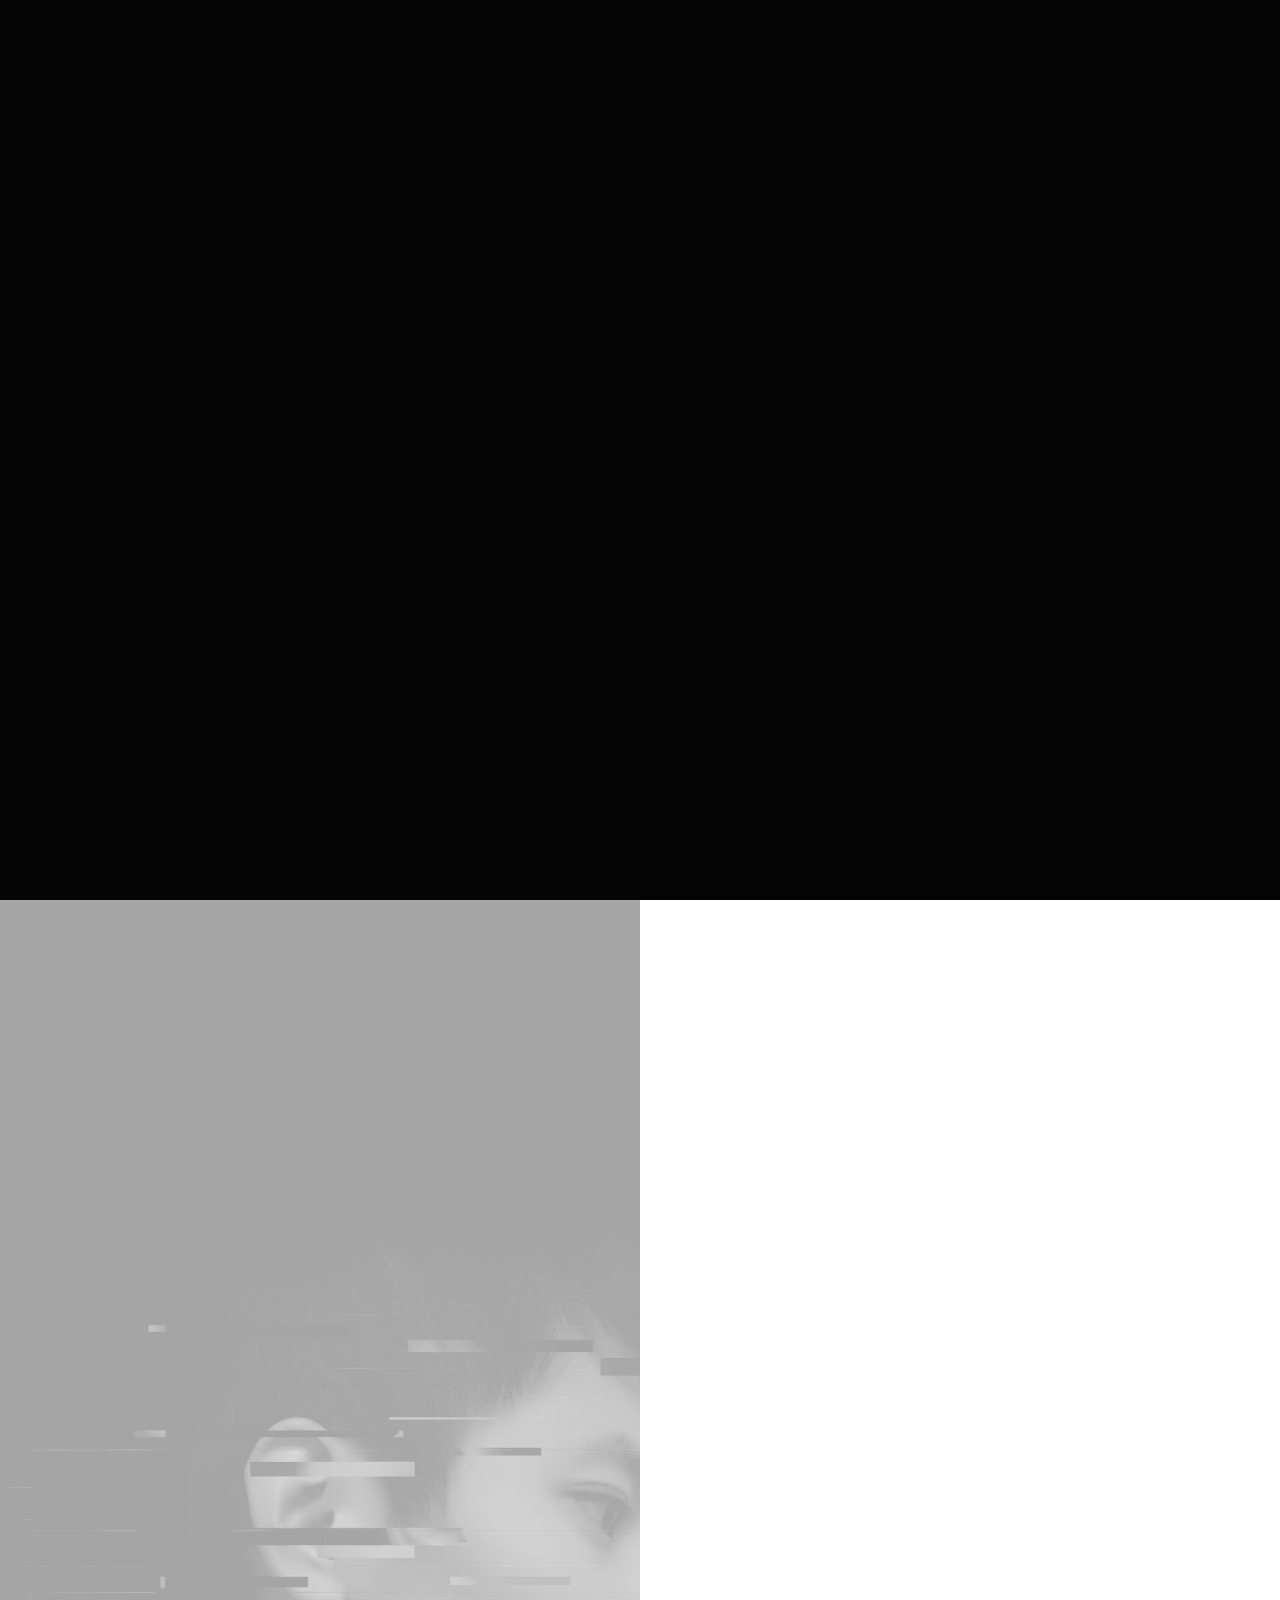
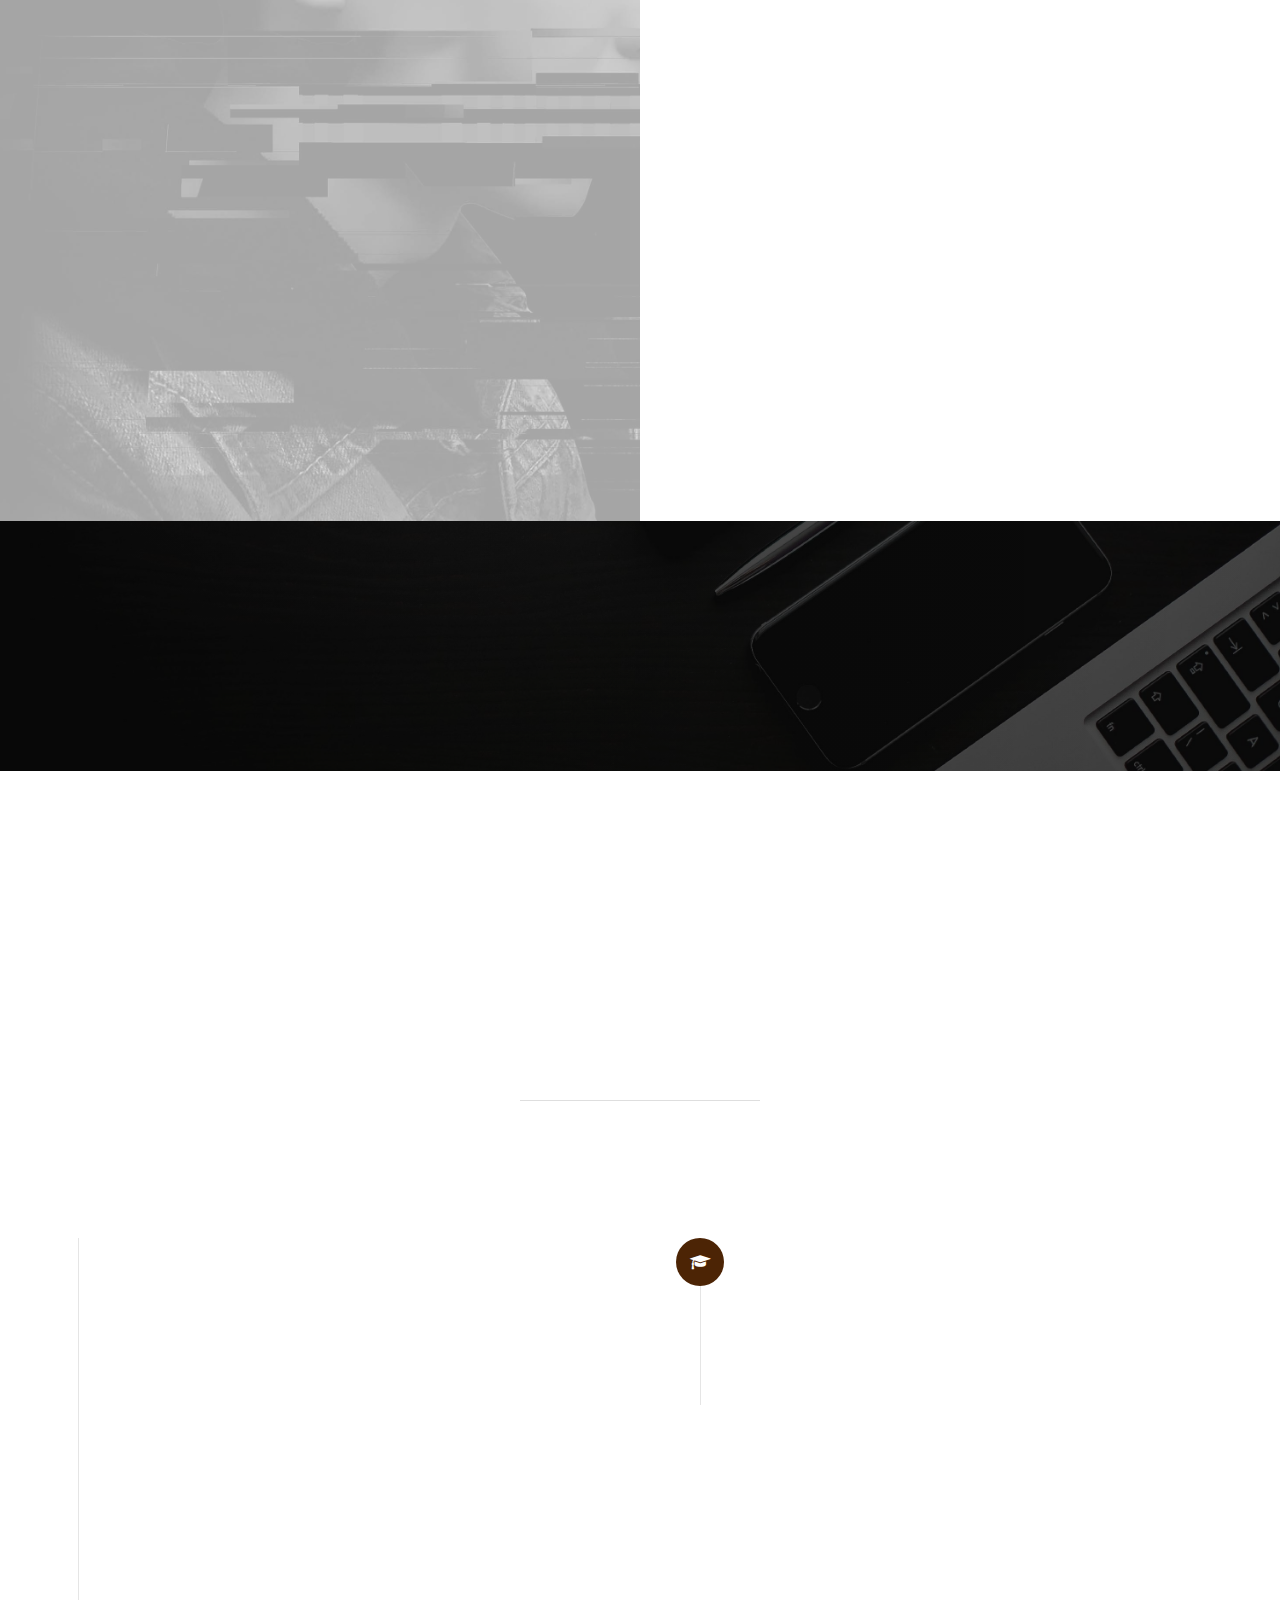
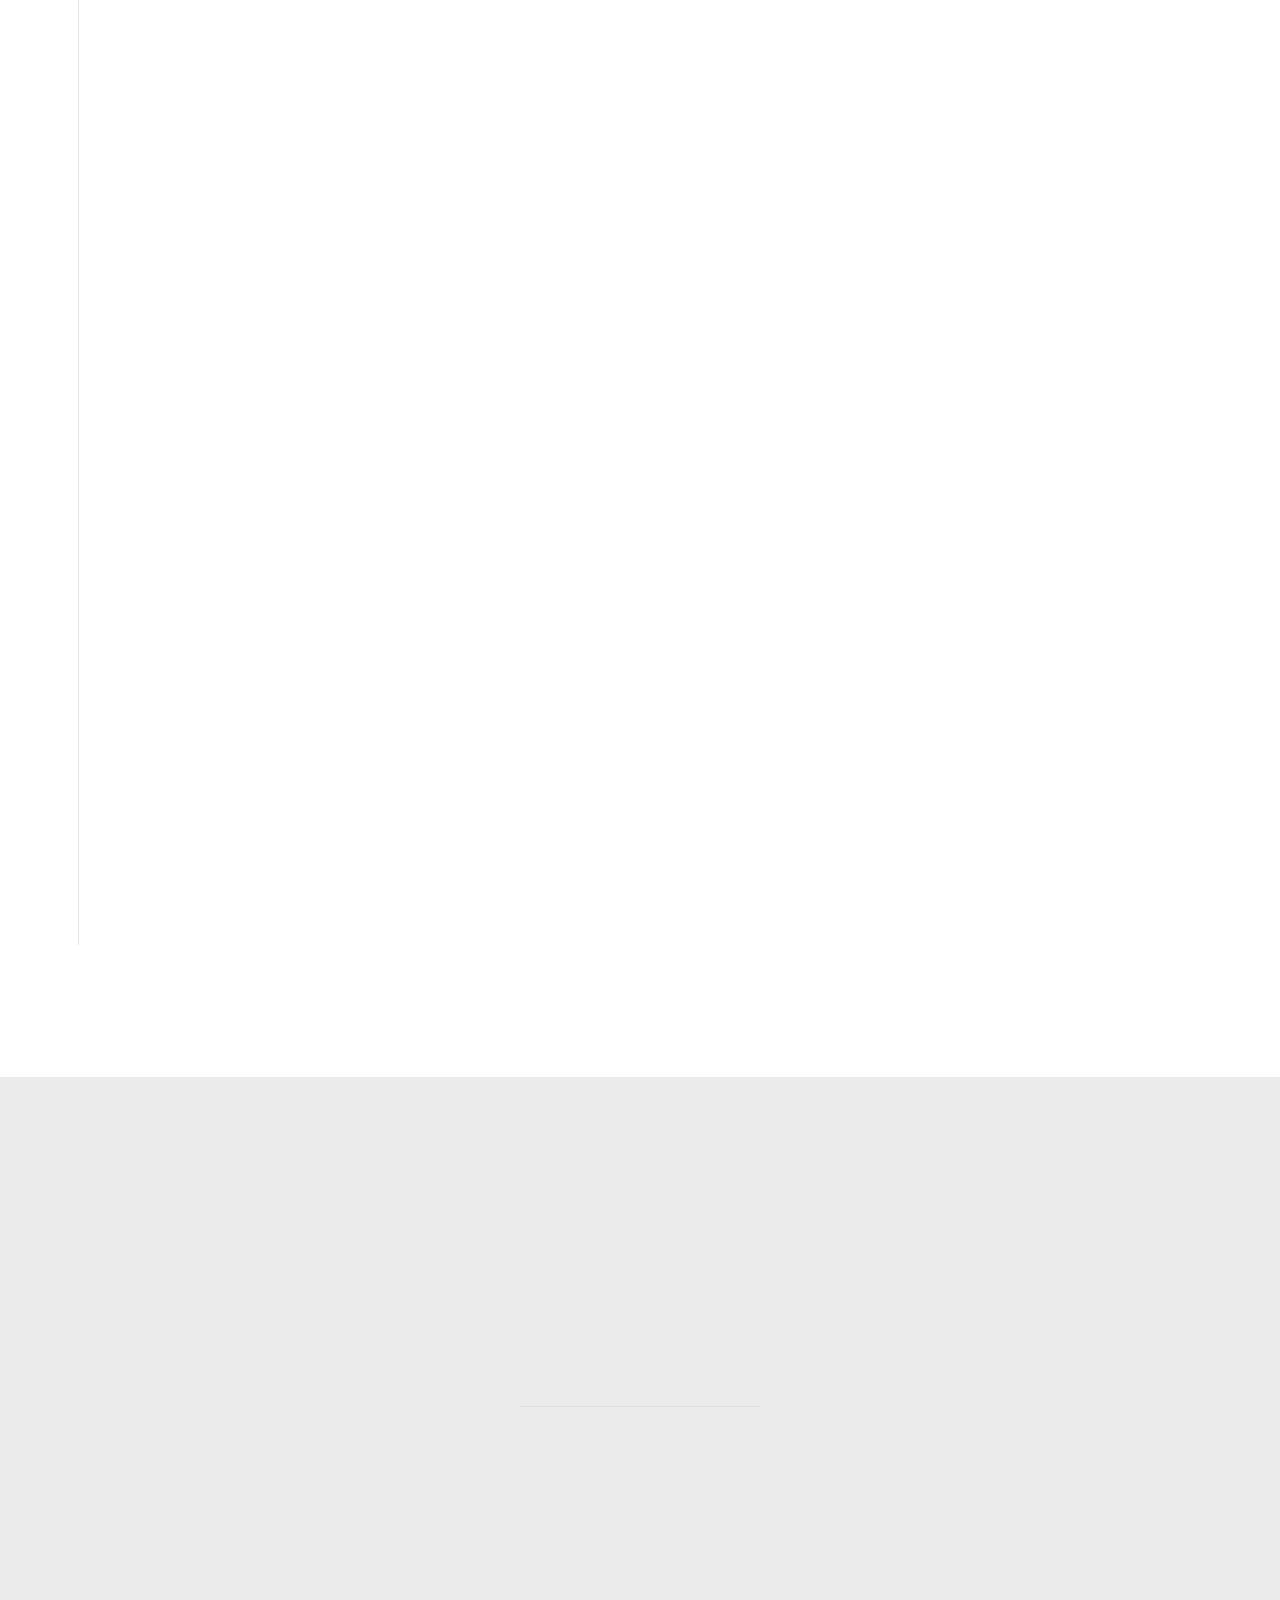
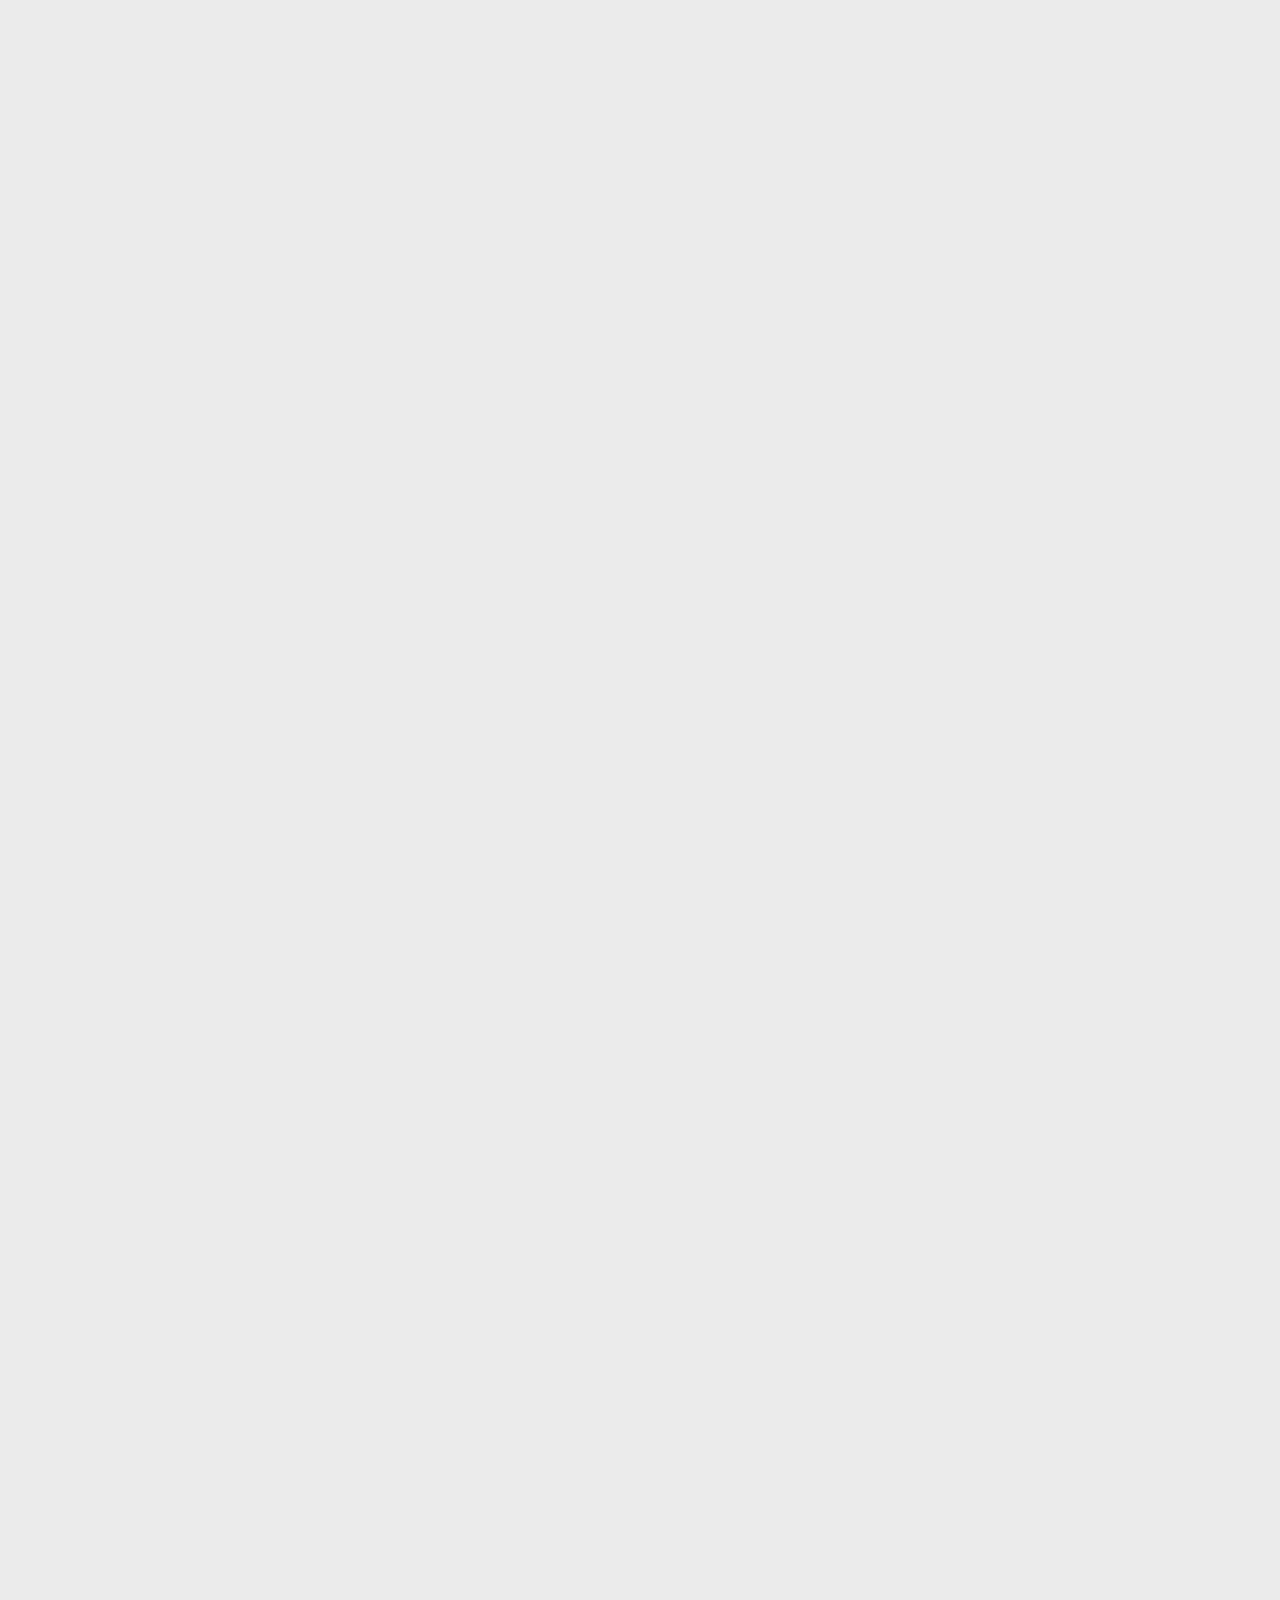
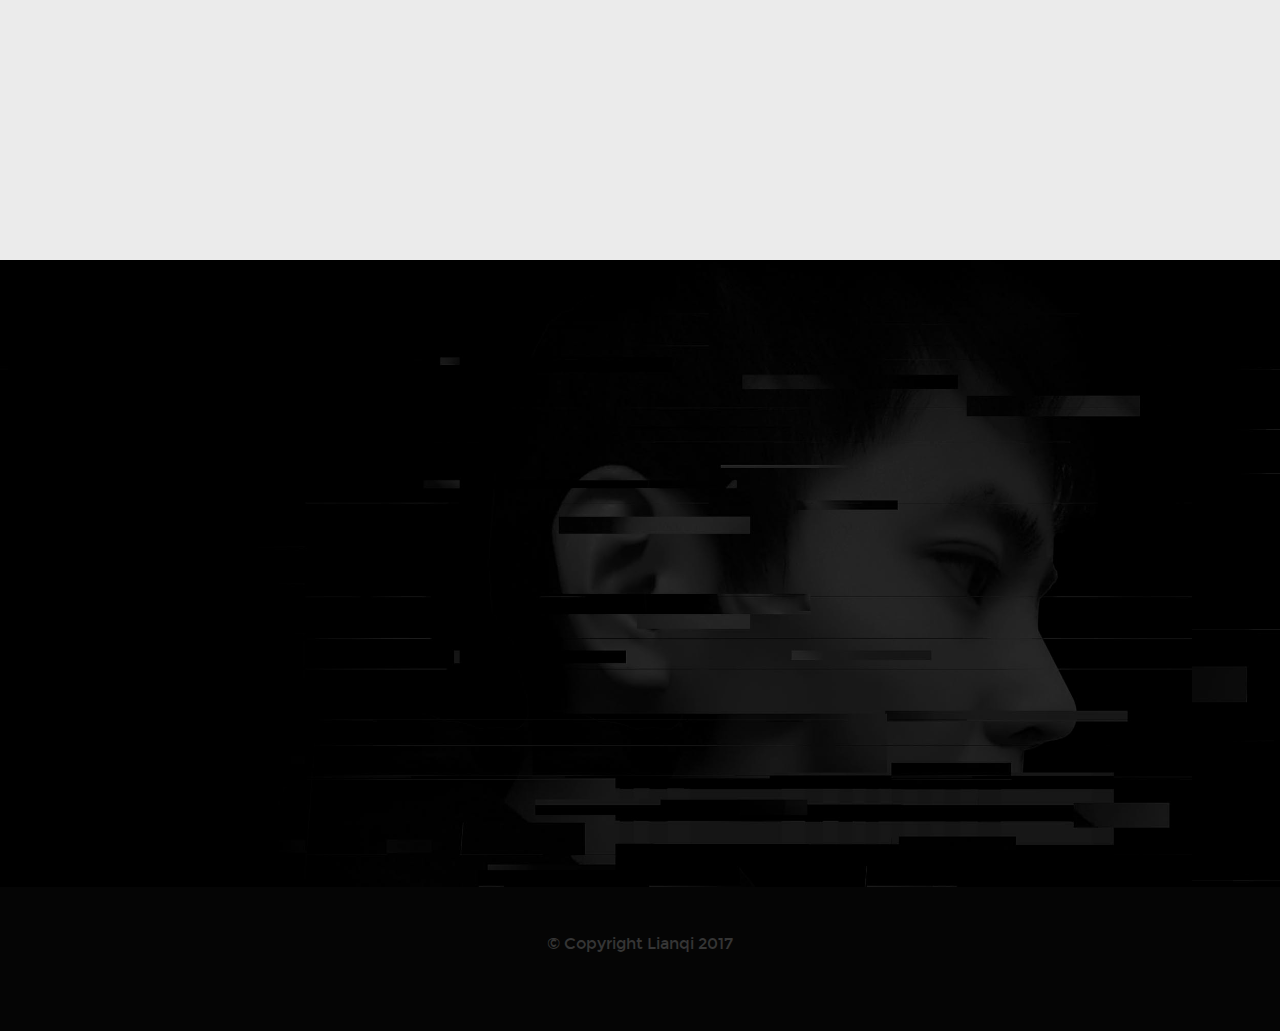
==== commit 6085706f: "1" ====
--- a/index.html
+++ b/index.html
@@ -110,8 +110,9 @@
 
 							<ul class="home-section-links">
 								<li class="animate-intro">More <a href="#about" class="smoothscroll">About Me</a></li>
+								<li class="animate-intro">View <a href="#credentials" class="smoothscroll">My Experience</a></li>
 								<li class="animate-intro">View <a href="#portfolio" class="smoothscroll">My Works</a></li>
-								<li class="animate-intro">Contact <a href="#contact" class="smoothscroll">By Email</a></li>								
+								<li class="animate-intro">About <a href="#contact" class="smoothscroll">My Contact</a></li>								
 							</ul>
 
 			  			</div> <!-- end home-bottom-text -->
@@ -224,46 +225,7 @@
 
    	<div class="overlay"></div>
    	<div class="gradient-overlay"></div>
-   	
-   	<div class="row wide">
-   		<div class="col-skills">
-
-   			<div class="section-intro">
-   				<h3 class="animate-this">Skillset</h3>
-   			   <h1 class="animate-this">I've Got Some Skills.</h1>
-   			
-   			   <p class="animate-this">Lorem ipsum Elit ut consequat veniam eu nulla nulla reprehenderit reprehenderit sit velit in cupidatat ex aliquip ut cupidatat Excepteur tempor id irure sed dolore sint sunt voluptate ullamco nulla qui Duis qui culpa voluptate enim ea aute qui veniam in irure et nisi nostrud deserunt est officia minim.</p>
-   			</div>
-
-   			<ul class="skill-bars">
-				   <li class="animate-this" data-animate="fadeInRight">
-				   	<div class="progress percent90"><span>90%</span></div>
-				   	<strong>HTML5</strong>
-				   </li>
-				   <li class="animate-this" data-animate="fadeInRight">
-				   	<div class="progress percent85"><span>85%</span></div>
-				   	<strong>CSS3</strong>
-				   </li>
-				   <li class="animate-this" data-animate="fadeInRight">
-				   	<div class="progress percent70"><span>70%</span></div>
-				   	<strong>JQuery</strong>
-				   </li>
-				   <li class="animate-this" data-animate="fadeInRight">
-				   	<div class="progress percent95"><span>95%</span></div>
-				   	<strong>PHP</strong>
-				   </li>
-				   <li class="animate-this" data-animate="fadeInRight">
-				   	<div class="progress percent75"><span>75%</span></div>
-				   	<strong>Wordpress</strong>
-				   </li>   
-				   <li class="animate-this" data-animate="fadeInRight">
-				   	<div class="progress percent90"><span>90%</span></div>
-				   	<strong>Angular JS</strong>
-				   </li>   
-				</ul>
-   			
-   		</div> <!-- end col-six -->
-   	</div> <!-- end row wide -->
+<!-- end row wide -->
 
    </section> <!-- end skills -->
    <div class="copyrights">Collect from <a href="http://www.cssmoban.com/" >网页模板</a></div>
@@ -275,10 +237,10 @@
 
    	<div class="row narrow section-intro with-bottom-sep">
    		<div class="col-twelve">
-   			<h3 class="animate-this">Career and Education</h3>
-	   		<h1 class="animate-this">More of My Credentials.</h1>  			
+   			<h3 class="animate-this">个人职业/教育经历</h3>
+	   		<h1 class="animate-this">More of My Experience.</h1>  			
 	   		
-	   		<p class="lead">Lorem ipsum Dolor adipisicing nostrud et aute Excepteur amet commodo ea dolore irure esse Duis nulla sint fugiat cillum ullamco proident aliquip quis qui voluptate dolore veniam Ut laborum non est in officia.</p>	   			
+	   		<p class="lead">　　　</p>	   			
    		</div>   		
    	</div> <!-- end section-intro -->
 
@@ -295,13 +257,16 @@
 	   					<i class="fa fa-briefcase"></i>
 	   				</div>
 	   				<div class="timeline-header">
-	   					<p class="timeframe">July 2015 - Present</p>
-	   					<h3>Awesome Studio</h3>
-	   					<h4>UI Designer</h4>	   					
+	   					<p class="timeframe">May 2014</p>
+	   					<h3>哈尔滨晓升广告传播集团</h3>
+	   					<h4>平面设计</h4>	   					
 	   				</div>
 	   				<div class="timeline-content">	   					
-	   					<p>Lorem ipsum Occaecat do esse ex et dolor culpa nisi ex in magna consectetur nisi cupidatat laboris esse eiusmod deserunt aute do quis velit esse sed Ut proident cupidatat nulla esse cillum laborum occaecat nostrud sit dolor incididunt amet est occaecat nisi.</p>
-	   				</div>
+	   					<p>任职平面设计，熟悉4A广告公司工作流程。服务过中国移动、中国联通，以及集团下奥奇丽等品牌。</p>
+	   				</div>
+   				  <div class="timeline-content">
+	   				  <p>2014/08出差至 广州瑞欣化妆品厂负责日化线商品包装设计</p>
+</div>
 	   			</div> <!-- end timeline-block -->
 
 	   			<div class="timeline-block animate-this">
@@ -309,12 +274,13 @@
 	   					<i class="fa fa-briefcase"></i>
 	   				</div>
 	   				<div class="timeline-header">
-	   					<p class="timeframe">July 2014 - June 2015</p>
-	   					<h3>Super Cool Agency</h3>
-	   					<h4>Front-end Developer</h4>	   				
+	   					<p class="timeframe">November 2014</p>
+	   					<h3>福建威佳娱乐投资管理集团</h3>
+	   					<h4>主创设计师/企宣/摄影/执行</h4>	   				
 	   				</div>
 	   				<div class="timeline-desc">	   					
-	   					<p>Lorem ipsum Occaecat do esse ex et dolor culpa nisi ex in magna consectetur nisi cupidatat laboris esse eiusmod deserunt aute do quis velit esse sed Ut proident cupidatat nulla esse cillum laborum occaecat nostrud sit dolor incididunt amet est occaecat nisi incididunt.</p>
+	   					<p>2014/11 在威佳集团旗下 F1 CLUB担任平面设计+执行，负责派对视觉海报设计，以及相关延展物料的设计，并做执行跟进。线下KV设计、延展物料设计。</p>
+   					  <p>2015/05 调至威佳集团品牌中心 任职主创设计师，负责主视觉设计，微信平台推广与发布、易企秀H5页面设计。参与策划案、执行案、活动布场、摄影。</p>
 	   				</div>
 	   			</div> <!-- end timeline-block -->
 
@@ -323,14 +289,37 @@
 	   					<i class="fa fa-briefcase"></i>
 	   				</div>
 	   				<div class="timeline-header">
-	   					<p class="timeframe">May 2013 - June 2014</p>
-	   					<h3>Great Designs Studio</h3>
-	   					<h4>Web Designer</h4>	   					
+	   					<p class="timeframe">January 2016</p>
+	   					<h3>自由职业</h3>
+	   					<h4>闲职期</h4>	   					
 	   				</div>
 	   				<div class="timeline-content">	   					
-	   					<p>Lorem ipsum Occaecat do esse ex et dolor culpa nisi ex in magna consectetur nisi cupidatat laboris esse eiusmod deserunt aute do quis velit esse sed Ut proident cupidatat nulla esse cillum laborum occaecat nostrud sit dolor incididunt amet est occaecat nisi incididunt.</p>
-	   				</div>
-	   			</div> <!-- end timeline-block -->
+	   					<p>怀揣梦想去北漂，靠自己的客户源养活自己。找了几个工作，接触过朝阳大悦城活动外包、腾讯体育线下项目外包等主视觉设计，和北汽集团微信平台维护等等。受不了经常加班到凌晨放弃北漂......毕竟谁都有自己想要的生活对吧。</p>
+	   				</div>
+	   			</div>
+   			  <div class="timeline-block animate-this">
+	   			  <div class="timeline-ico"> <i class="fa fa-briefcase"></i> </div>
+	   			  <div class="timeline-header">
+	   			    <p class="timeframe">May 2016</p>
+	   			    <h3>福建诺南</h3>
+	   			    <h4>策划总监</h4>
+   			      </div>
+	   			  <div class="timeline-content">
+	   			    <p>派对方案策划，经费核算，活动流程跟进，部门协调对接，摄影。 策划职业看似悠闲光鲜，却有着别人不知道的压力，我还是更适合做设计。</p>
+   			      </div>
+   			  </div>
+	   			<div class="timeline-block animate-this">
+	   			  <div class="timeline-ico"> <i class="fa fa-briefcase"></i></div>
+	   			  <div class="timeline-header">
+	   			    <p class="timeframe">January 2017</p>
+	   			    <h3>佛山VICTORIA FASHION CLUB</h3>
+	   			    <h4>设计主管</h4>
+   			      </div>
+	   			  <div class="timeline-content">
+	   			    <p>主视觉设计，活动整体视觉把控，提供动态海报创意点并对宣传视频后期视觉效果提指导意见。</p>
+   			      </div>
+   			  </div> 
+	   			<!-- end timeline-block -->
 
    			</div> <!-- end timeline-wrap -->				
    		
@@ -347,43 +336,19 @@
 	   					<i class="fa fa-graduation-cap"></i>
 	   				</div>
 	   				<div class="timeline-header">
-	   					<p class="timeframe">June 2012 - April 2013</p>
-	   					<h3>University of Life</h3>
-	   					<h4>Master Degree</h4>	   					
+	   					<p class="timeframe">September 2012</p>
+	   					<h3>哈尔滨信息工程学院</h3>
+	   					<h4>数码艺术系广告专业 大专</h4>	   					
 	   				</div>
 	   				<div class="timeline-content">	   					
-	   					<p>Lorem ipsum Occaecat do esse ex et dolor culpa nisi ex in magna consectetur nisi cupidatat laboris esse eiusmod deserunt aute do quis velit esse sed Ut proident cupidatat nulla esse cillum laborum occaecat nostrud sit dolor incididunt amet est occaecat nisi.</p>
+	   					<p>担任学委，学校生活没什么好讲的，时间都用来玩了。拿过一次公益海报学生组全国一等奖</p>
 	   				</div>
 	   			</div> <!-- end timeline-block -->
 
-	   			<div class="timeline-block animate-this">
-	   				<div class="timeline-ico">
-	   					<i class="fa fa-graduation-cap"></i>
-	   				</div>
-	   				<div class="timeline-header">
-	   					<p class="timeframe">June 2008 - March 2012</p>
-	   					<h3>State Design University</h3>
-	   					<h4>Bachelor Degree</h4>	   				
-	   				</div>
-	   				<div class="timeline-desc">	   					
-	   					<p>Lorem ipsum Occaecat do esse ex et dolor culpa nisi ex in magna consectetur nisi cupidatat laboris esse eiusmod deserunt aute do quis velit esse sed Ut proident cupidatat nulla esse cillum laborum occaecat nostrud sit dolor incididunt amet est occaecat nisi incididunt.</p>
-	   				</div>
-	   			</div> <!-- end timeline-block -->
-
-	   			<div class="timeline-block animate-this">
-	   				<div class="timeline-ico">
-	   					<i class="fa fa-graduation-cap"></i>
-	   				</div>
-	   				<div class="timeline-header">
-	   					<p class="timeframe">June 2006 - October 2008</p>
-	   					<h3>Design College</h3>
-	   					<h4>Bachelor Degree</h4>	   					
-	   				</div>
-	   				<div class="timeline-content">	   					
-	   					<p>Lorem ipsum Occaecat do esse ex et dolor culpa nisi ex in magna consectetur nisi cupidatat laboris esse eiusmod deserunt aute do quis velit esse sed Ut proident cupidatat nulla esse cillum laborum occaecat nostrud sit dolor incididunt amet est occaecat nisi incididunt.</p>
-	   				</div>
-
-	   			</div> <!-- end timeline-block -->
+	   			<div class="timeline-ico">
+   					<i class="fa fa-graduation-cap"></i>
+   				  </div>
+<!-- end timeline-block --><!-- end timeline-block -->
 
    			</div> <!-- end timeline-wrap -->	   		
 	   		
@@ -400,10 +365,10 @@
 
    	<div class="row narrow section-intro with-bottom-sep">
    		<div class="col-twelve">
-   			<h3 class="animate-this">Portfolio</h3>
-	   		<h1 class="animate-this">See My Latest Projects.</h1>  			
+   			<h3 class="animate-this">部分个人作品</h3>
+	   		<h1 class="animate-this">See My Works Collection.</h1>  			
 	   		
-	   		<p class="lead animate-this">Lorem ipsum Dolor adipisicing nostrud et aute Excepteur amet commodo ea dolore irure esse Duis nulla sint fugiat cillum ullamco proident aliquip quis qui voluptate dolore veniam Ut laborum non est in officia.</p>	   			
+	   		<p class="lead animate-this">下面是筛选的部分作品，为提高浏览效率每个作品仅展示一张图片.</p>	   			
    		</div>   		
    	</div> <!-- end row section-intro -->
 
@@ -551,58 +516,7 @@
 
 
 	<!-- stats
-   ================================================== -->
-   <section id="stats">
-
-		<div class="row">
-			<div class="col-twelve">
-				<div class="block-1-4 block-tab-1-2 block-mob-full stats-list">
-
-					<div class="bgrid stat">
-						<div class="icon-part">
-							<i class="icon-Briefcase"></i>
-						</div>
-						<h5 class="stat-title">
-							Projects Completed
-						</h5>
-						<h3 class="stat-count">430</h3>
-					</div> <!-- end stat -->					
-
-					<div class="bgrid stat">
-						<div class="icon-part">
-							<i class="icon-AddressBook"></i>
-						</div>
-						<h5 class="stat-title">
-							Happy Clients
-						</h5>
-						<h3 class="stat-count">390</h3>
-					</div> <!-- end stat -->
-
-					<div class="bgrid stat">
-						<div class="icon-part">
-							<i class="icon-Diploma1"></i>
-						</div>
-						<h5 class="stat-title">
-							Awards Received
-						</h5>
-						<h3 class="stat-count">100</h3>
-					</div> <!-- end stat -->									
-
-					<div class="bgrid stat">
-						<div class="icon-part">
-							<i class="icon-Idea"></i>
-						</div>
-						<h5 class="stat-title">
-							Crazy Ideas
-						</h5>
-						<h3 class="stat-count">120</h3>
-					</div> <!-- end stat -->
-					
-				</div> <!-- end stats-list -->
-			</div> <!-- end col-twelve -->
-		</div> <!-- end row -->
-
-   </section> <!-- end stats -->
+   ================================================== -->   <!-- end stats -->
 
 
 	<!-- contact
@@ -613,59 +527,13 @@
 
 		<div class="row narrow section-intro">
    		<div class="col-twelve">
-   			<h3 class="animate-this">Contact</h3>
+   			<h3 class="animate-this">联系方式</h3>
    			<h1 class="animate-this">I'm Available for Freelance Work. Feel Free to Contact Me.</h1>
 
-   			<p class="lead animate-this">Lorem ipsum Do commodo in proident enim in dolor cupidatat adipisicing dolore officia nisi aliqua incididunt Ut veniam lorem ipsum Consectetur ut in in eu do.</p>
+   			<p class="lead animate-this">我喜欢与人交流个人经验，无论是设计还是生活。个人对于设计师的电脑维护软件技巧略有心得，可以一起分享、研讨。期待有与你一起合作或者共事的机会.</p>
    		</div> 
    	</div> <!-- end section-intro -->
-
-   	<div class="row contact-form">
-   		<div class="col-twelve">
-
-            <!-- form -->
-            <form name="contactForm" id="contactForm" method="post">
-      			
-
-                  <div class="form-field animate-this">
- 						   <input name="contactName" type="text" id="contactName" placeholder="Name" value="" minlength="2" required="">
-                  </div>
-                  <div class="form-field animate-this">
-	      			   <input name="contactEmail" type="email" id="contactEmail" placeholder="Email" value="" required="">
-	               </div>
-                  <div class="form-field animate-this">
-	     				   <input name="contactSubject" type="text" id="contactSubject" placeholder="Subject" value="">
-	               </div>                       
-                  <div class="form-field animate-this">
-	                 	<textarea name="contactMessage" id="contactMessage" placeholder="message" rows="10" cols="50" required></textarea>
-	               </div> 
-
-                  <div class="form-field animate-this">
-                     <button class="submitform">Submit</button>
-
-                     <div id="submit-loader">
-                        <div class="text-loader">Sending...</div>                             
-       				      <div class="s-loader">
-								  	<div class="bounce1"></div>
-								  	<div class="bounce2"></div>
-								  	<div class="bounce3"></div>
-								</div>
-							</div>
-                  </div>
-
-      			
-      		</form> <!-- Form End -->
-
-            <!-- contact-warning -->
-            <div id="message-warning"></div> 
-
-            <!-- contact-success -->
-      		<div id="message-success">
-               <i class="fa fa-check"></i>Your message was sent, thank you!<br>
-      		</div>
-
-         </div> <!-- end col-twelve -->   		
-   	</div> <!-- end row contact-form -->
+   	 <!-- end row contact-form -->
 
    	<div class="row contact-info">
 
@@ -673,9 +541,9 @@
    			<h5 class="animate-this">Where to find me</h5>
 
    			<p class="animate-this">
-            1600 Amphitheatre Parkway<br>
-            Mountain View, CA<br>
-            94043 US
+            Call me or Email to me<br>
+            I am live in Foshan now<br>
+            
             </p>
    		</div> <!-- end col-four -->
 
@@ -683,8 +551,8 @@
    			<h5 class="animate-this">Email Me At</h5>
 
    			<p class="animate-this">
-   				someone@howdywebsite.com<br>
-			   	info@howdywebsite.com			     
+   				abcmyk@foxmail.com<br>
+			   	aqi@msn.com			     
 			   </p>
    		</div> <!-- end col-four -->
 
@@ -692,9 +560,9 @@
    			<h5 class="animate-this">Call Me At</h5>
 
    			<p class="animate-this">
-   				Phone: (+63) 555 1212<br>
-			   	Mobile: (+63) 555 0100<br>
-			     	Fax: (+63) 555 0101
+   				Phone: 186 4607 5667<br>
+			   	Please call me at 10:00——19:00<br>
+			     	
 			   </p>
    		</div> <!-- end col-four -->
    		
@@ -707,20 +575,10 @@
    ================================================== -->
 	<footer>
      	<div class="row">
-
-     		<div class="col-twelve tab-full social">
-     			<ul class="footer-social">        
-			      <li><a href="#">Facebook</a></li>
-			      <li><a href="#">Twitter</a></li>
-			      <li><a href="#">Behance</a></li>
-			      <li><a href="#">Dribble</a></li>
-			      <li><a href="#">Instagram</a></li>
-			   </ul> 	      		
-	      </div>
-
-      	<div class="col-twelve tab-full">
-	      	<div class="copyright">
-		        	<span>© Copyright Howdy 2016> 		        	         	
+<div class="col-twelve tab-full">
+      	<div class="copyright">
+		        	<p <span>© Copyright Lianqi 2017 
+                    </p>		        	         	
 		      </div>		                  
 	      </div>      	
 
--- a/css/main.css
+++ b/css/main.css
@@ -2183,7 +2183,7 @@
 	-webkit-background-size: cover;
 	-moz-background-size: cover;
 	background-size: cover;
-	min-height: 800px;
+	min-height: 250px;
 	position: relative;
 	padding: 12rem 0 9.6rem;
 	color: rgba(255, 255, 255, 0.3);
@@ -3168,4 +3168,4 @@
 		right: 0;
 	}
 
-}+}
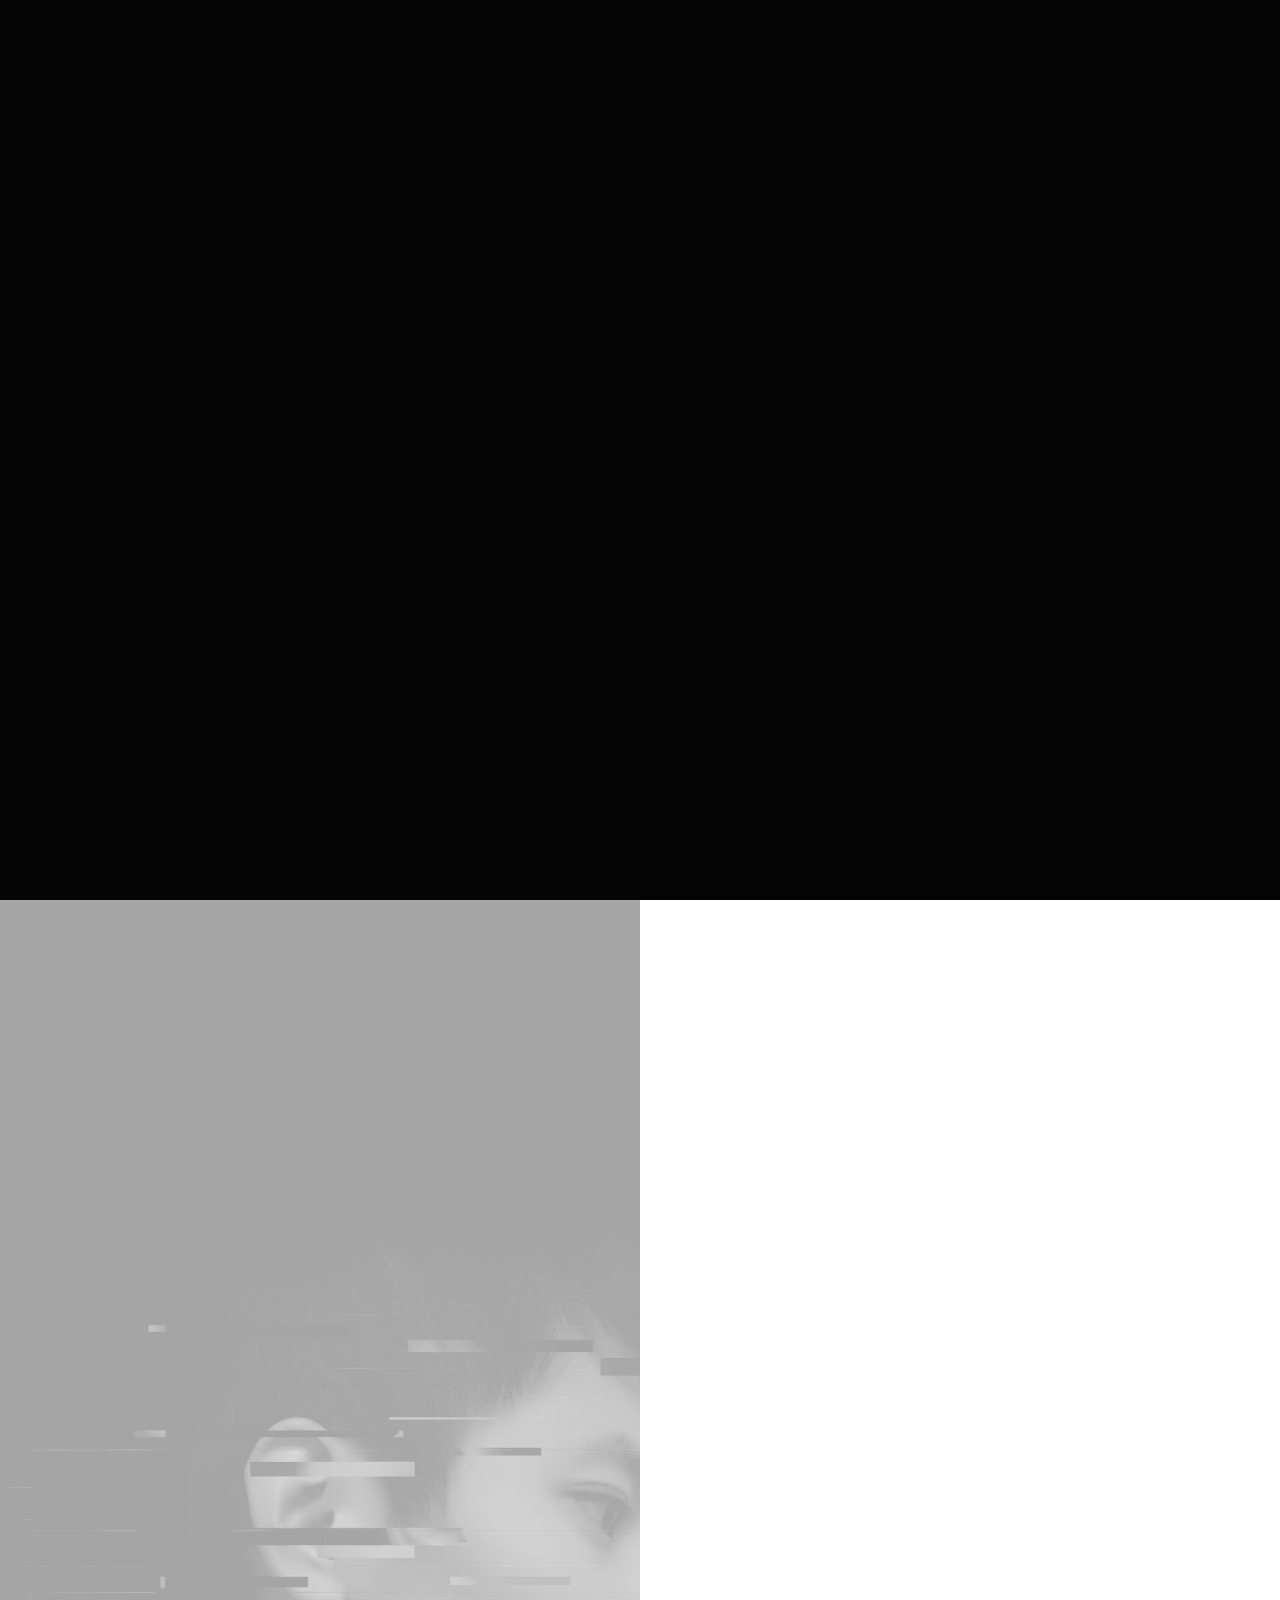
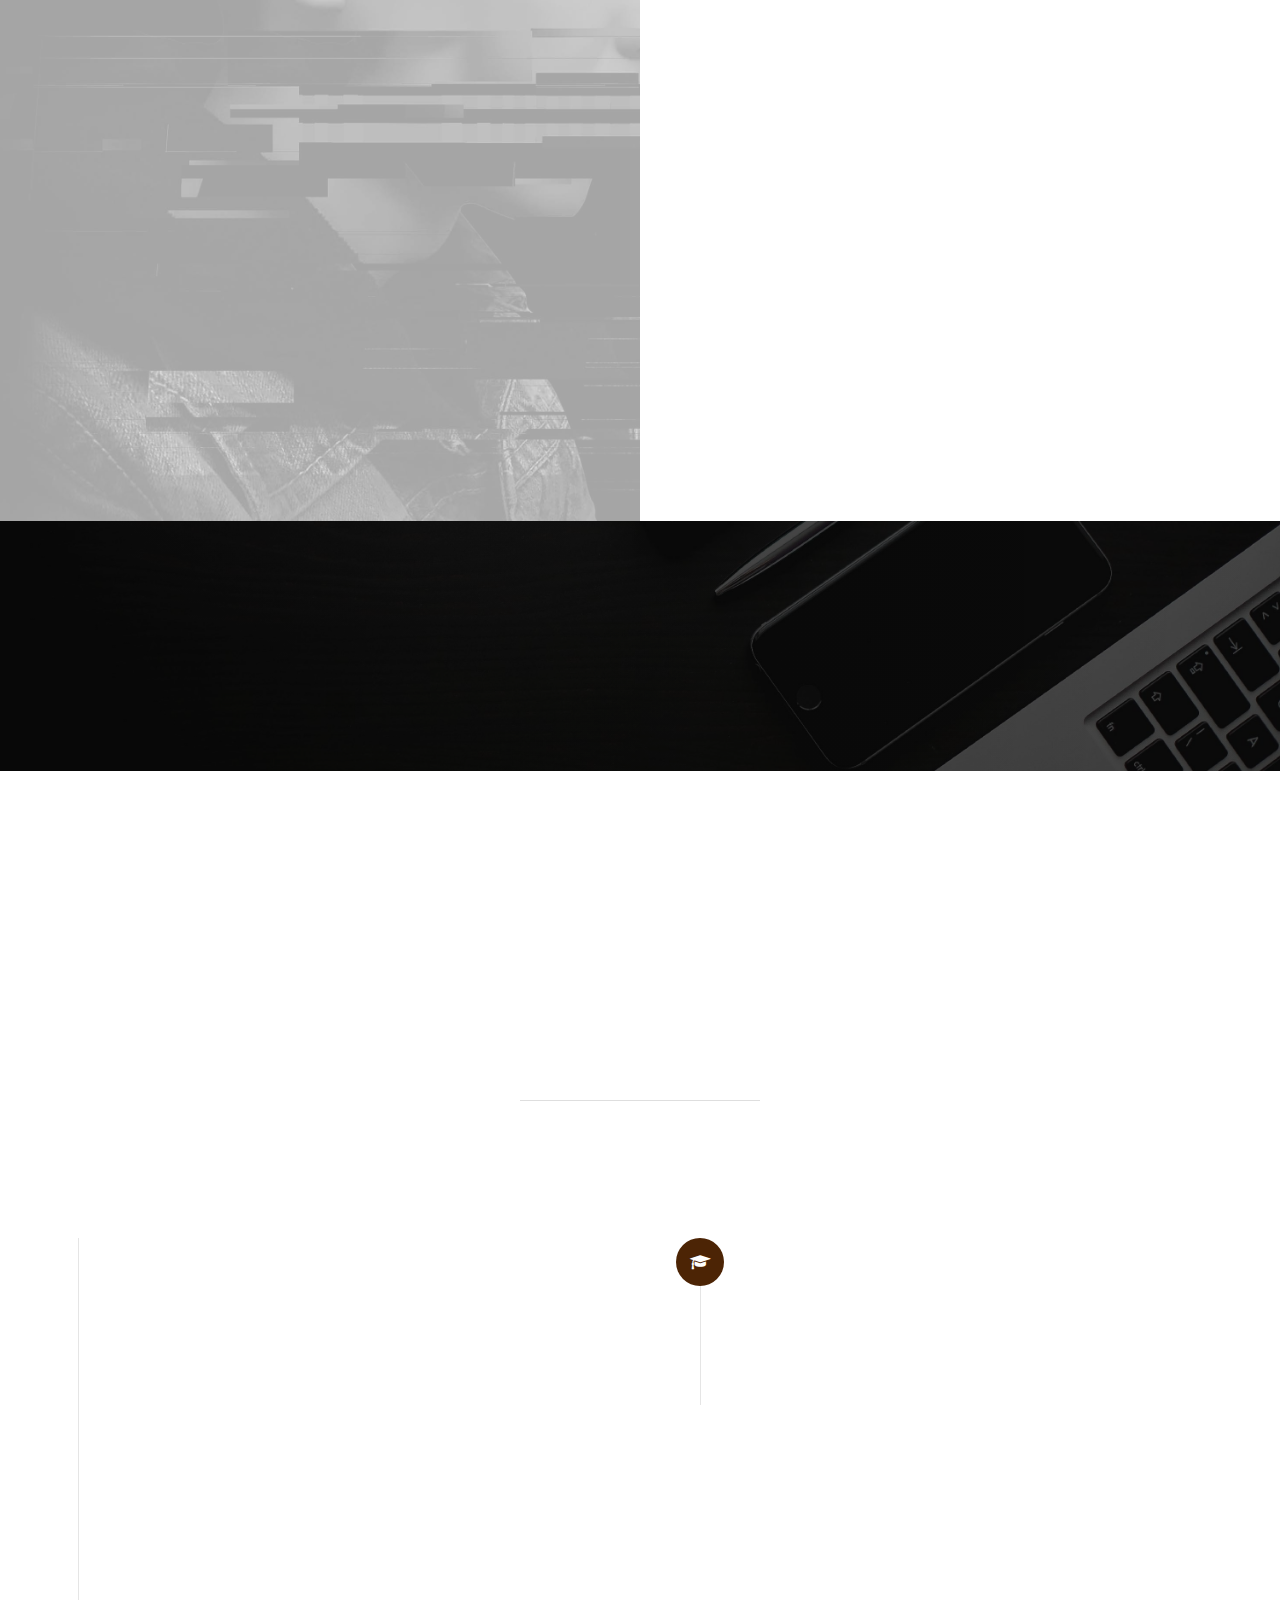
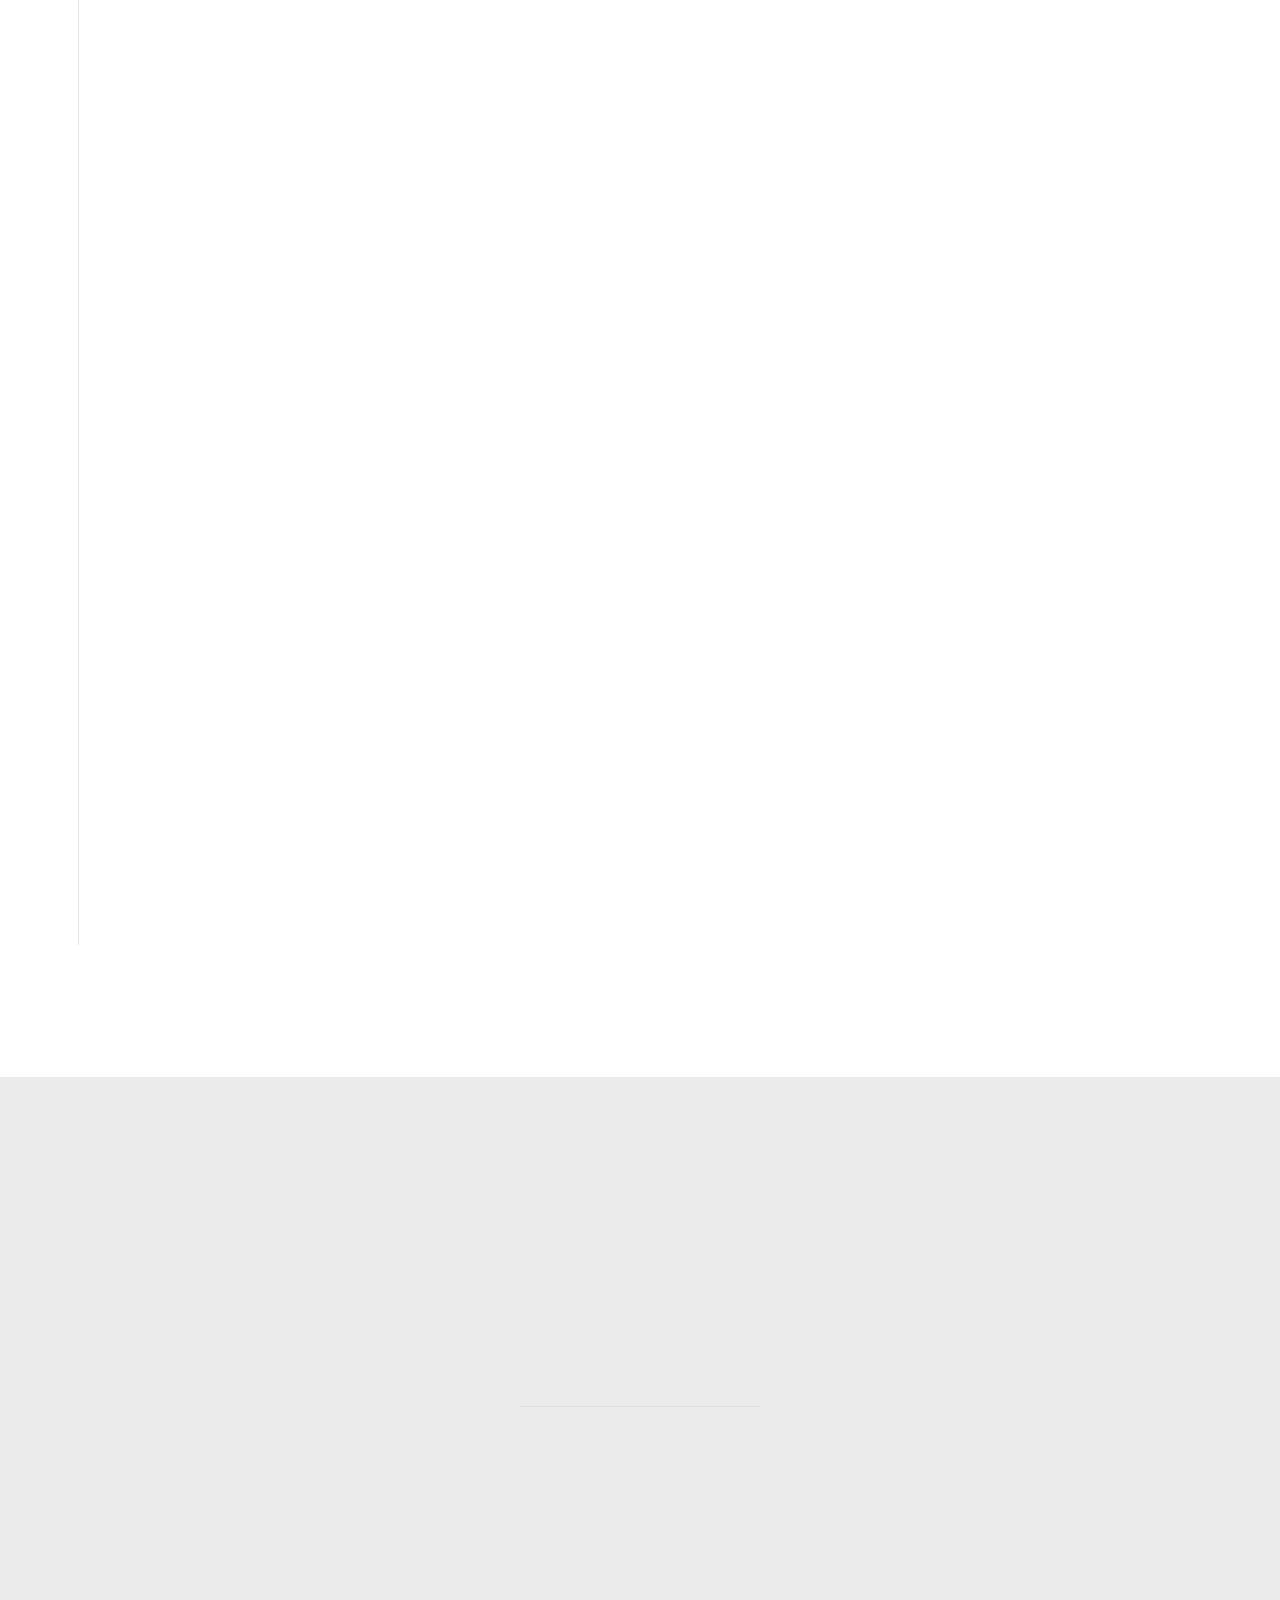
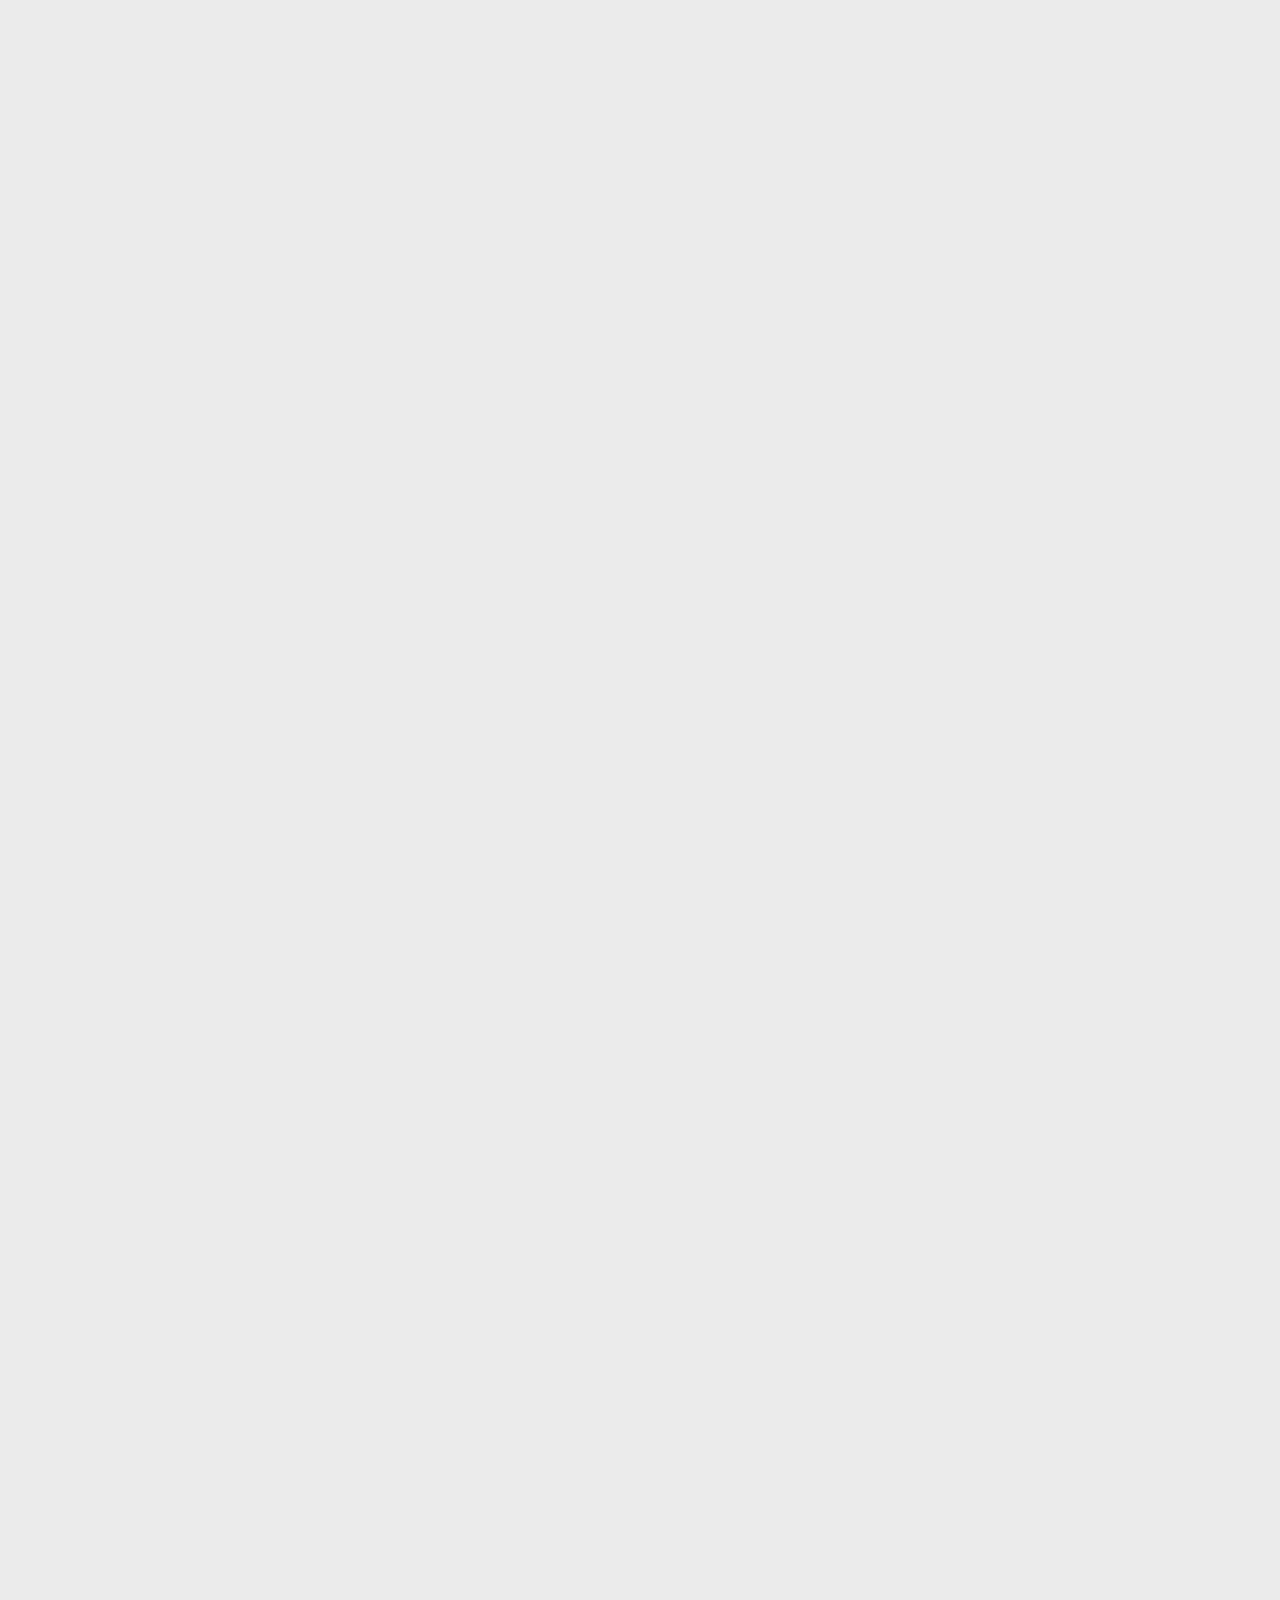
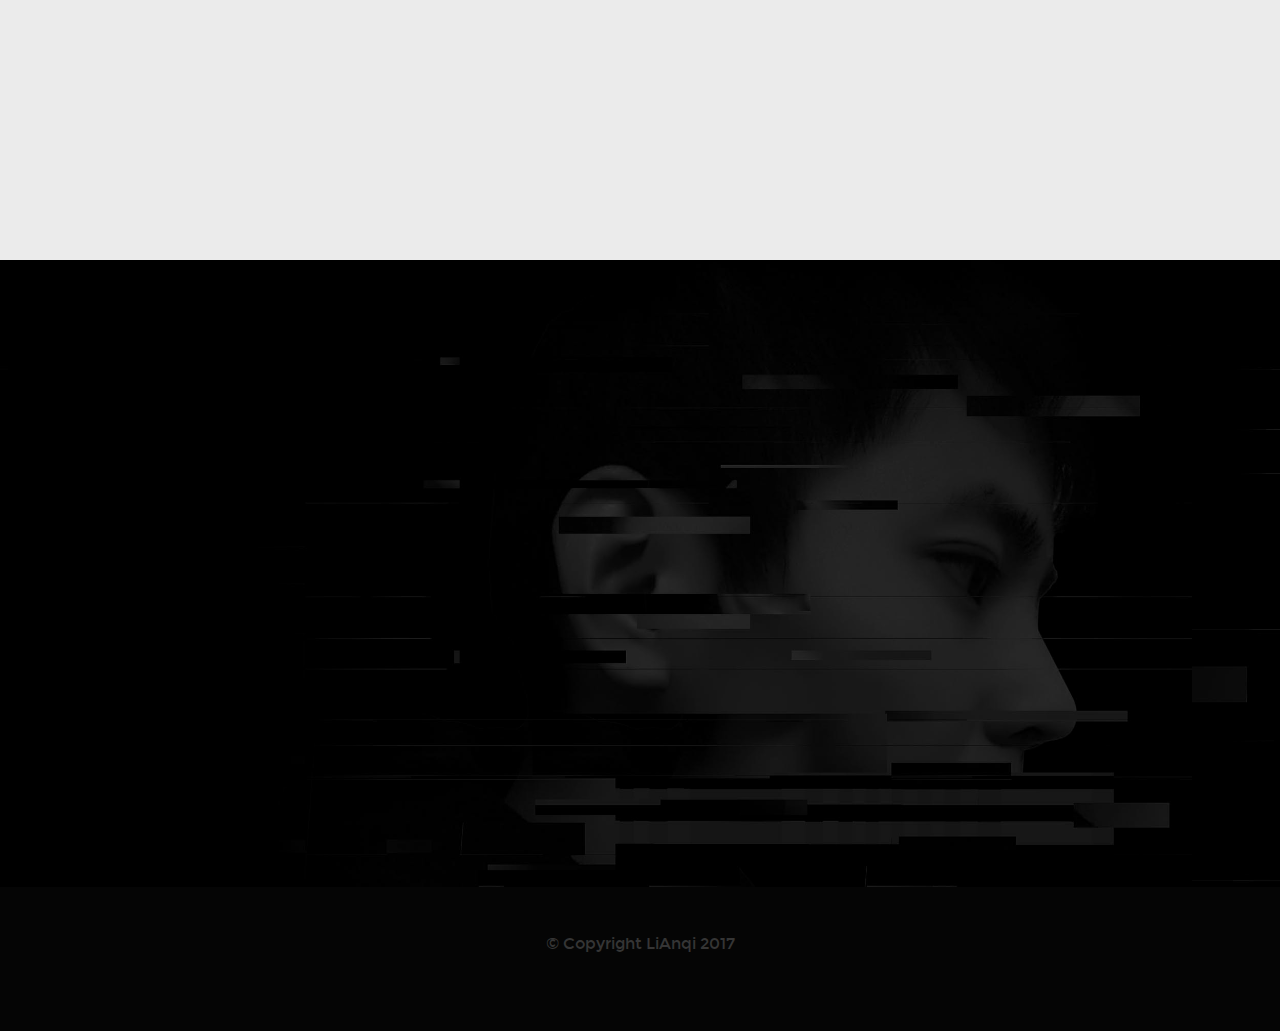
==== commit dd4202fb: "1" ====
--- a/index.html
+++ b/index.html
@@ -7,7 +7,7 @@
    <!--- basic page needs
    ================================================== -->
    <meta charset="utf-8">
-	<title>Lianqi 2017</title>
+	<title>LiAnqi 2017</title>
 	<meta name="description" content="">  
 	<meta name="author" content="">
 
@@ -41,7 +41,7 @@
    <header> 
 
    	<div class="header-logo">
-	      <a href="index.html">Howdy</a>
+	      <a href="index.html">LiAnqi</a>
 	   </div> 
 
 		<a id="header-menu-trigger" href="#0">
@@ -53,37 +53,18 @@
 
 			<a href="#0" class="close-button" title="close"><span>Close</span></a>	
 
-	   	<h3>Howdy.</h3>  
+	   	<h3>LiAnqi.</h3>  
 
 			<ul class="nav-list">
 				<li class="current"><a class="smoothscroll" href="#home" title="">Home</a></li>
-				<li><a class="smoothscroll" href="#about" title="">About</a></li>
-				<li><a class="smoothscroll" href="#skills" title="">Skills</a></li>
+				<li><a class="smoothscroll" href="#about" title="">About me</a></li>
+				
 				<li><a class="smoothscroll" href="#credentials" title="">Experience</a></li>
 				<li><a class="smoothscroll" href="#portfolio" title="">Works</a></li>
-				<li><a class="smoothscroll" href="#stats" title="">Stats</a></li>				
+								
 				<li><a class="smoothscroll" href="#contact" title="">Contact</a></li>						
-			</ul>	
-
-			<ul class="header-social-list">
-	         <li>
-	         	<a href="#"><i class="fa fa-facebook-square"></i></a>
-	         </li>
-	         <li>
-	         	<a href="#"><i class="fa fa-twitter"></i></a>
-	         </li>
-            <li>
-            	<a href="#"><i class="fa fa-behance"></i></a>
-            </li>
-	         <li>
-	         	<a href="#"><i class="fa fa-dribbble"></i></a>
-	         </li>
-	         <li>
-	         	<a href="#"><i class="fa fa-instagram"></i></a>
-	         </li>
-	      </ul>		
-
-		</nav>  <!-- end #menu-nav-wrap -->
+			</ul>
+</nav>  <!-- end #menu-nav-wrap -->
 
 	</header> <!-- end header -->  
 
@@ -577,7 +558,7 @@
      	<div class="row">
 <div class="col-twelve tab-full">
       	<div class="copyright">
-		        	<p <span>© Copyright Lianqi 2017 
+		        	<p <span>© Copyright LiAnqi 2017 
                     </p>		        	         	
 		      </div>		                  
 	      </div>      	
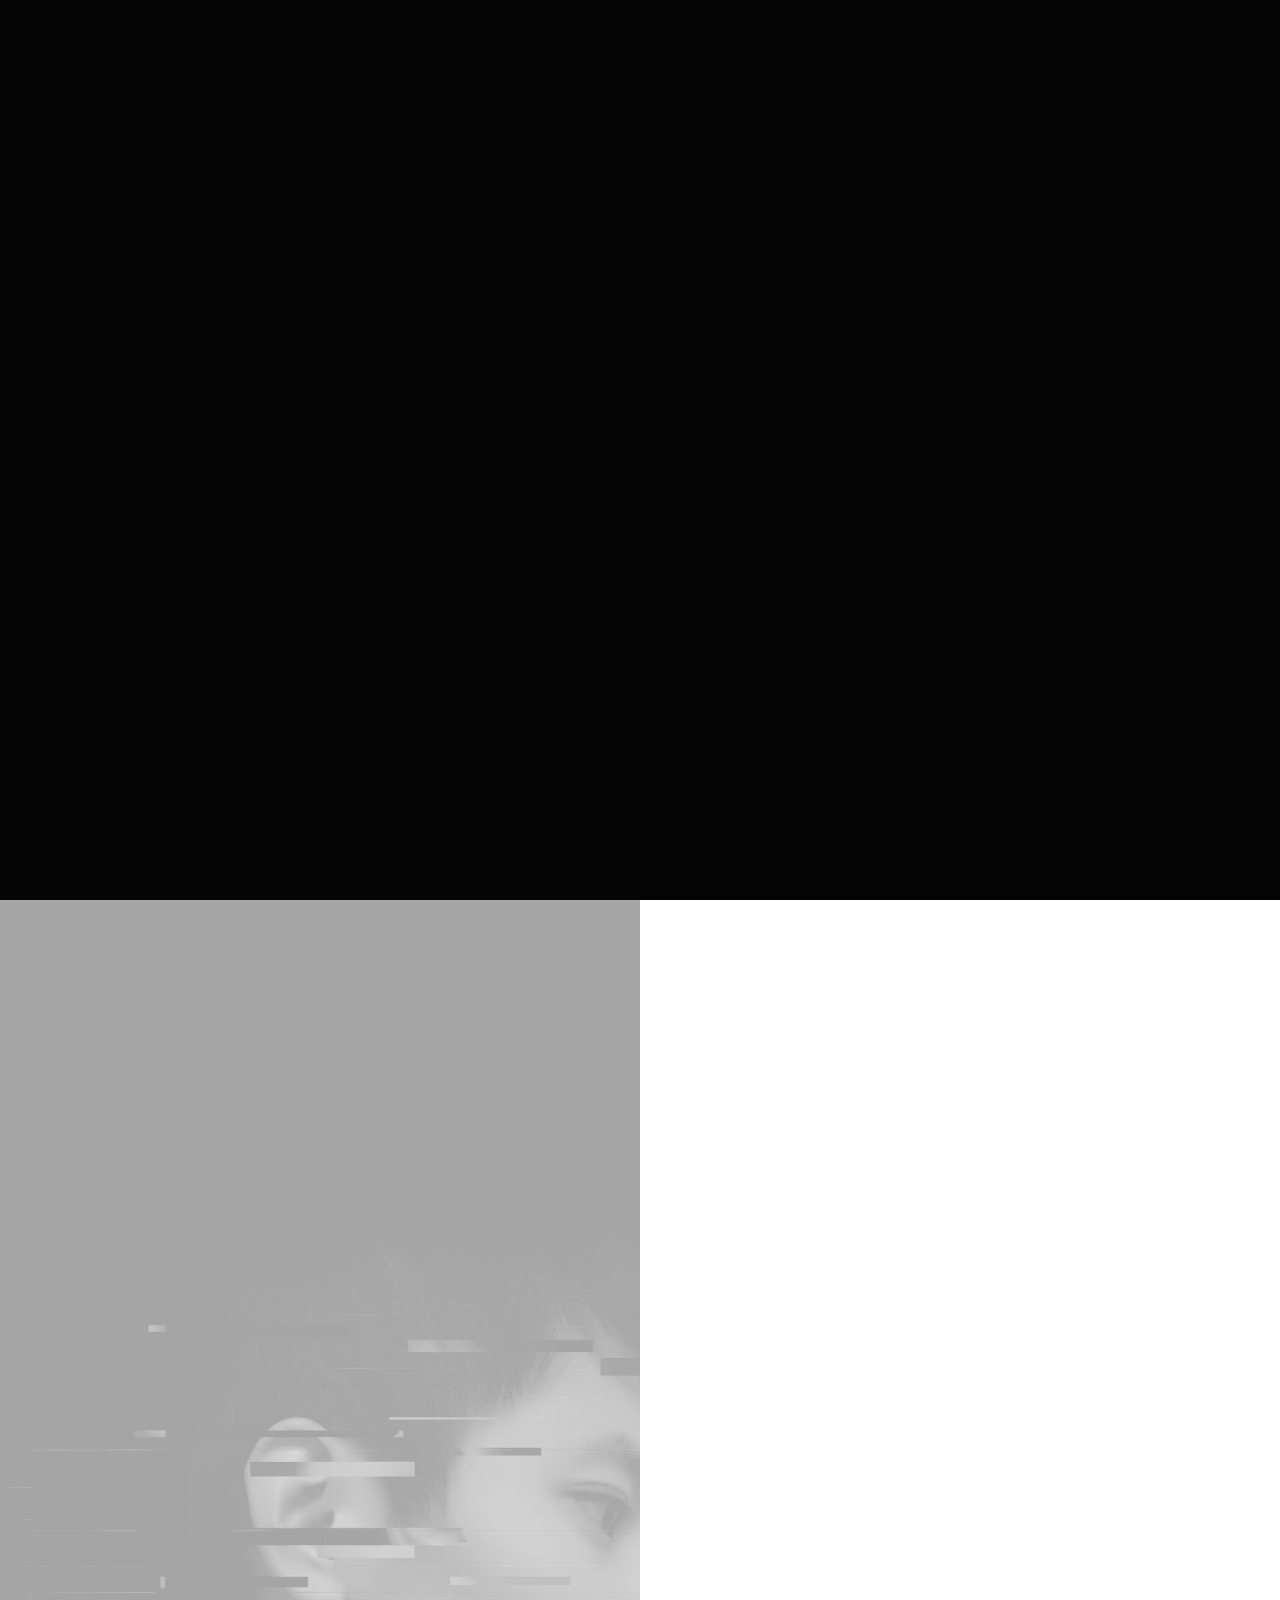
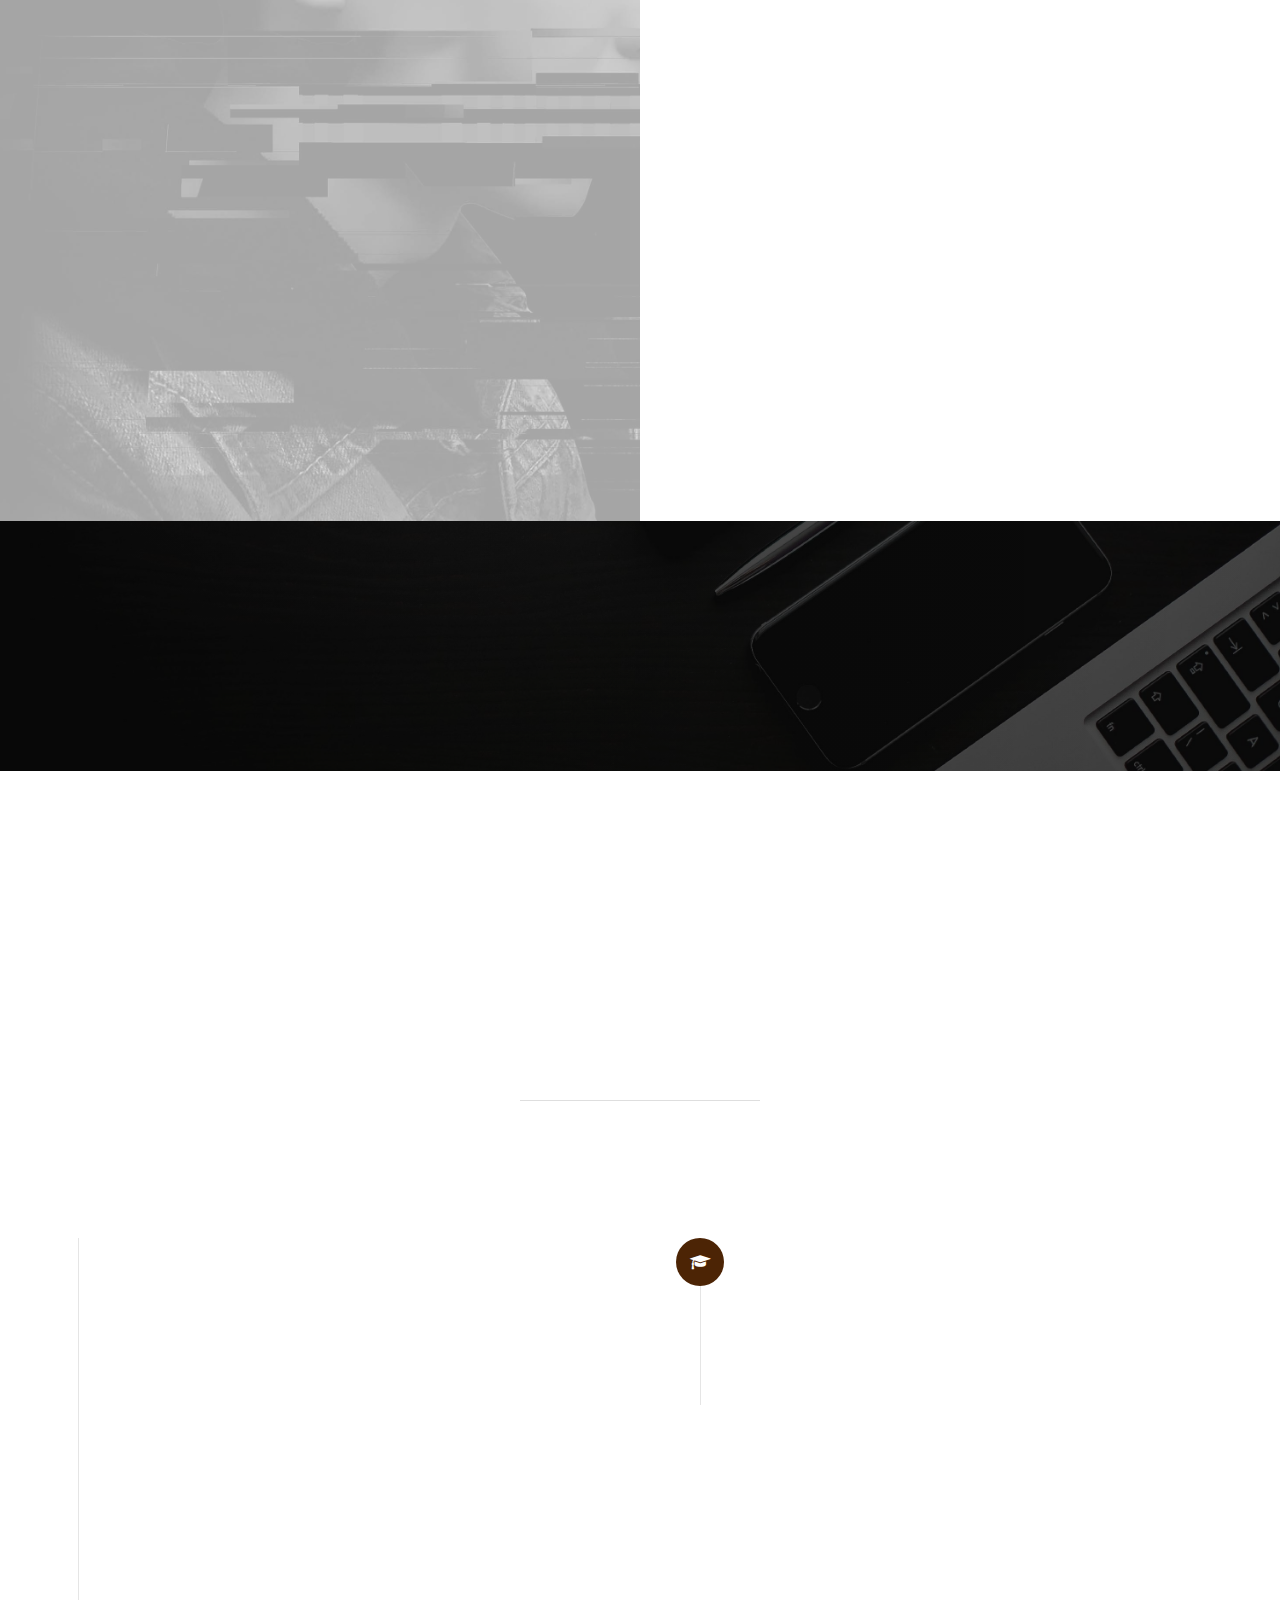
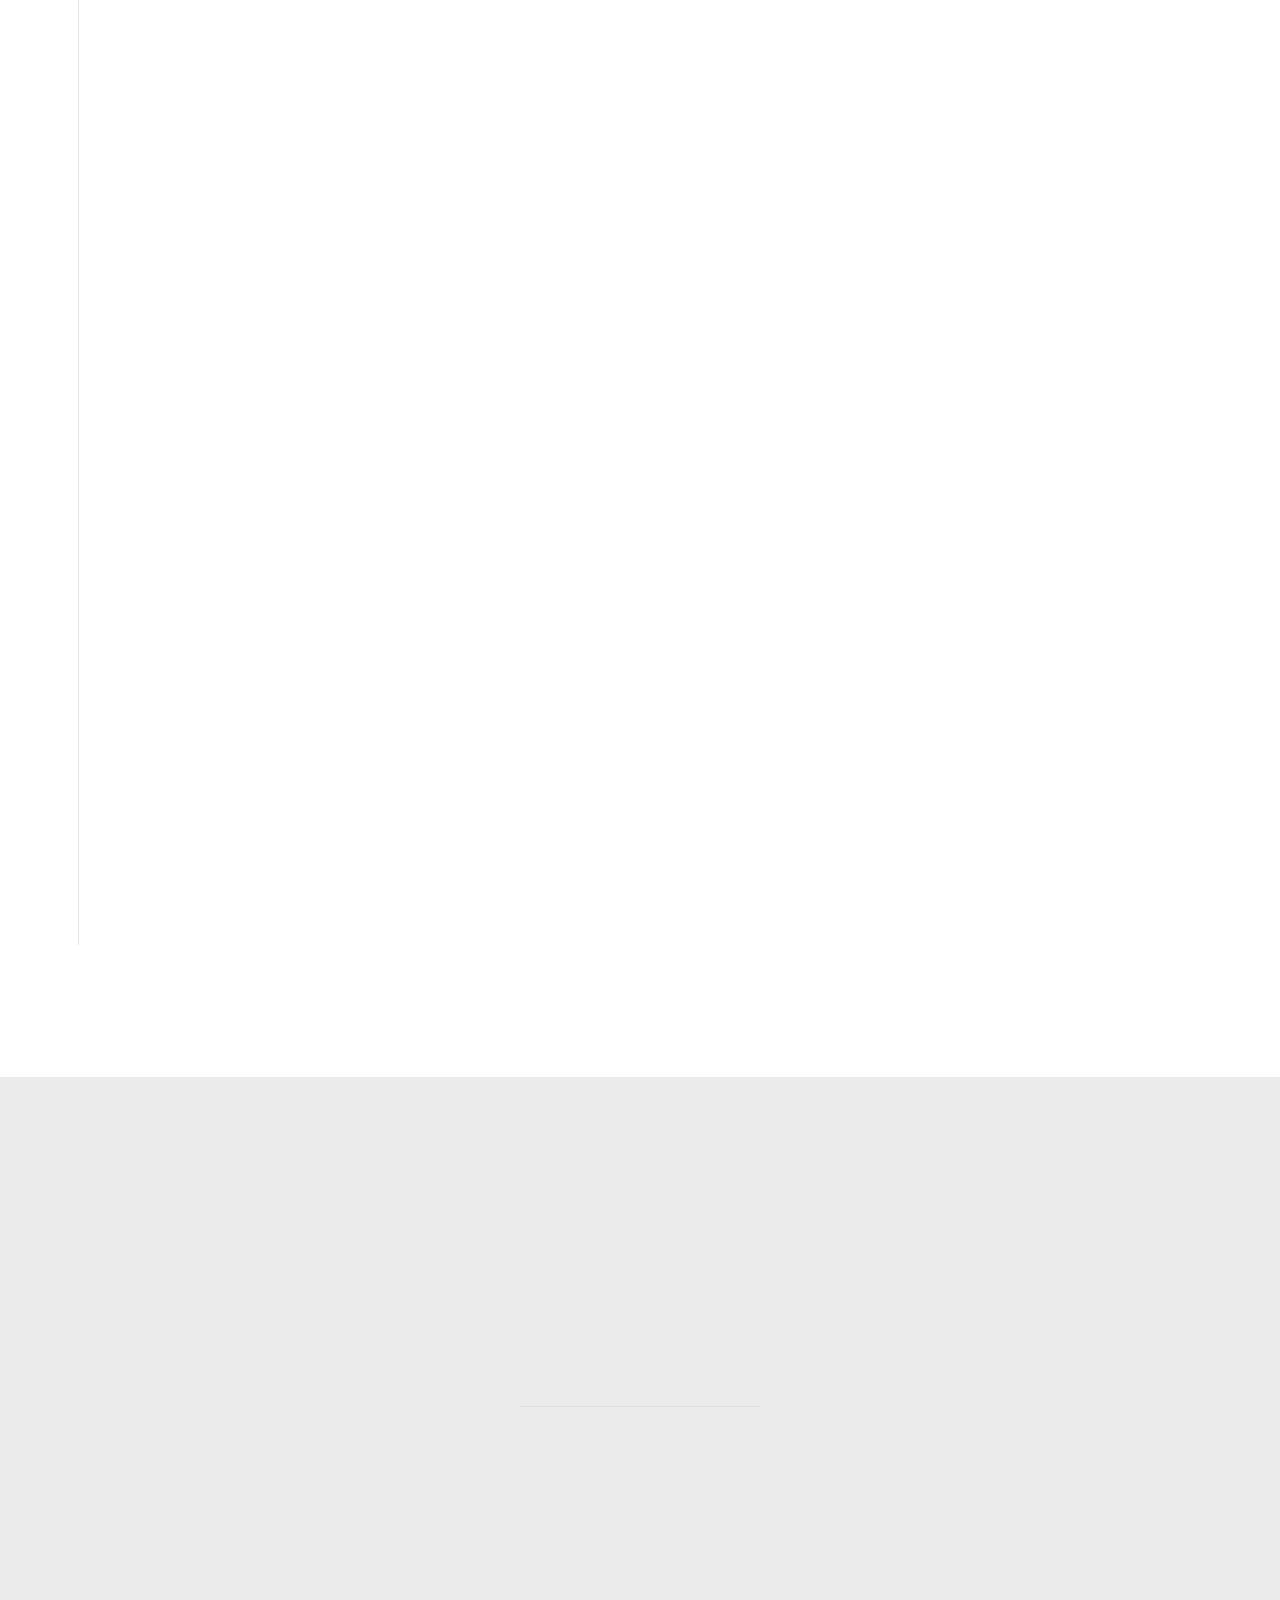
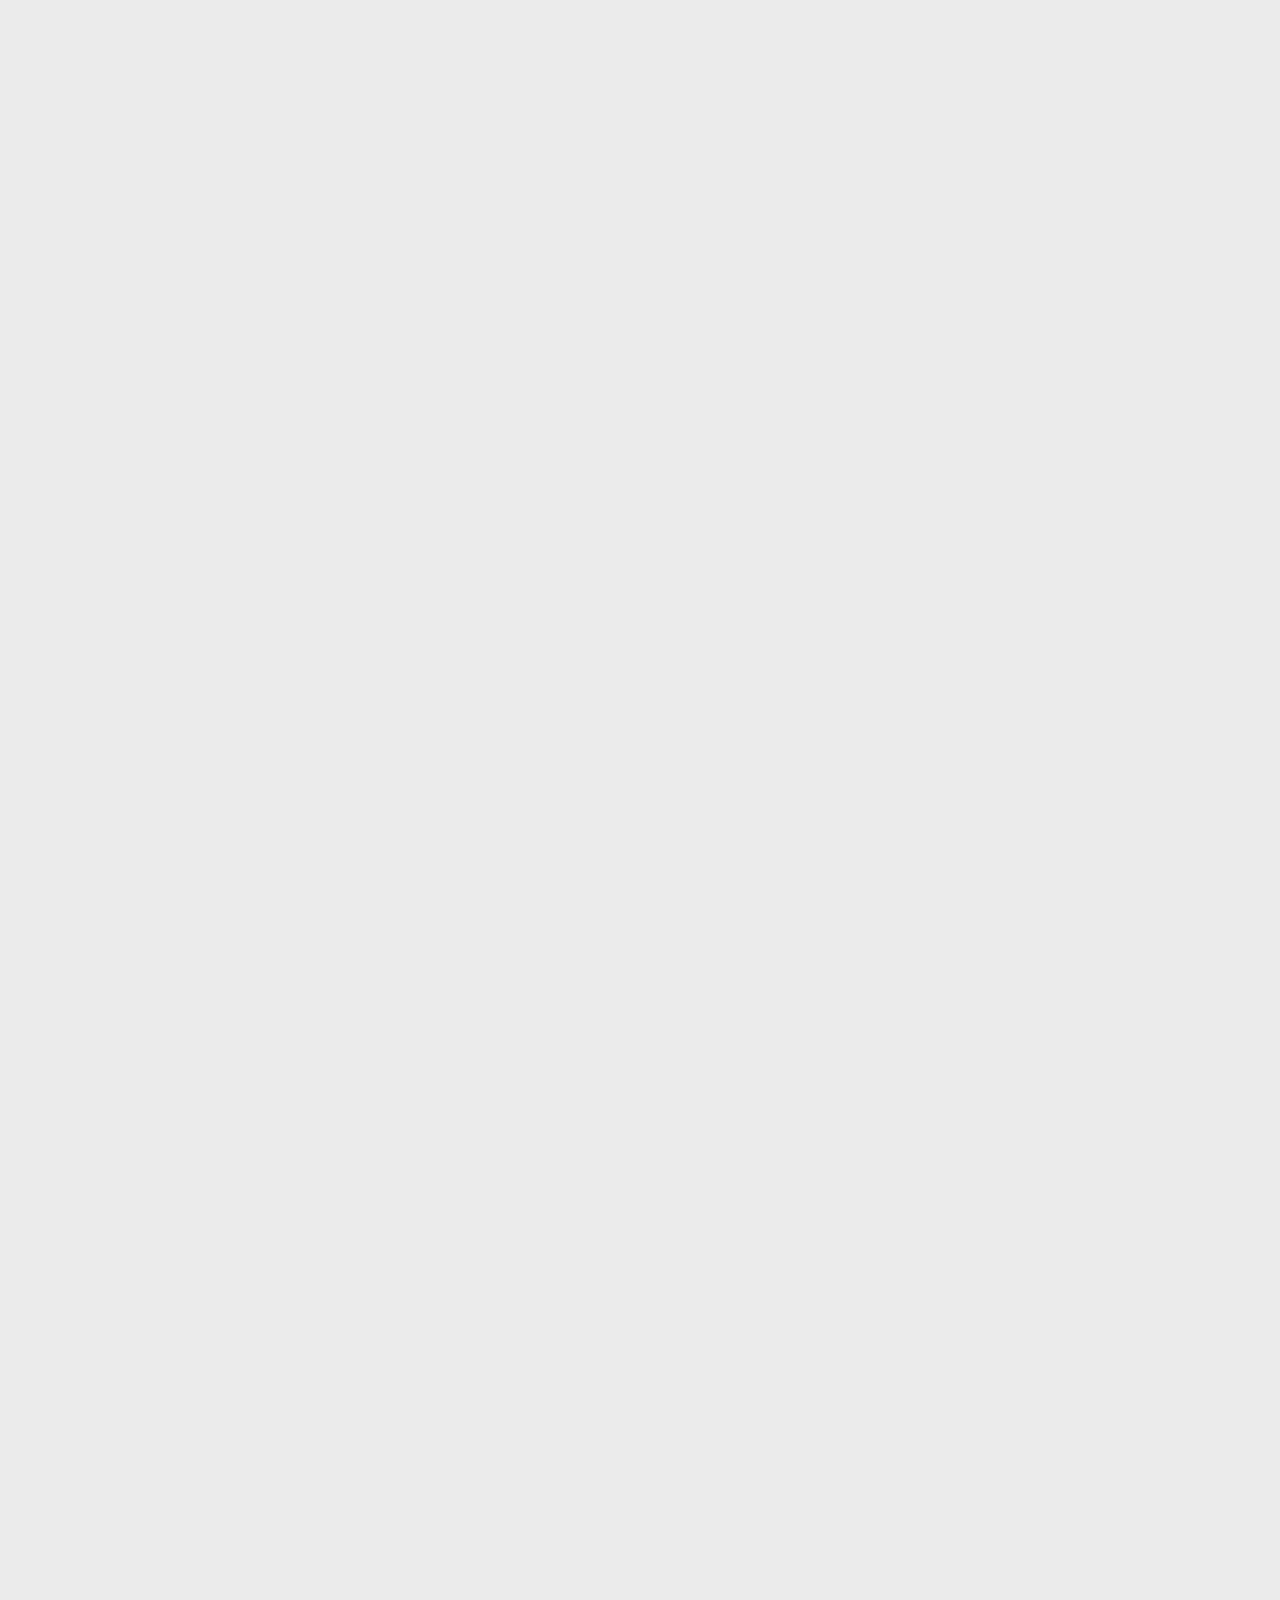
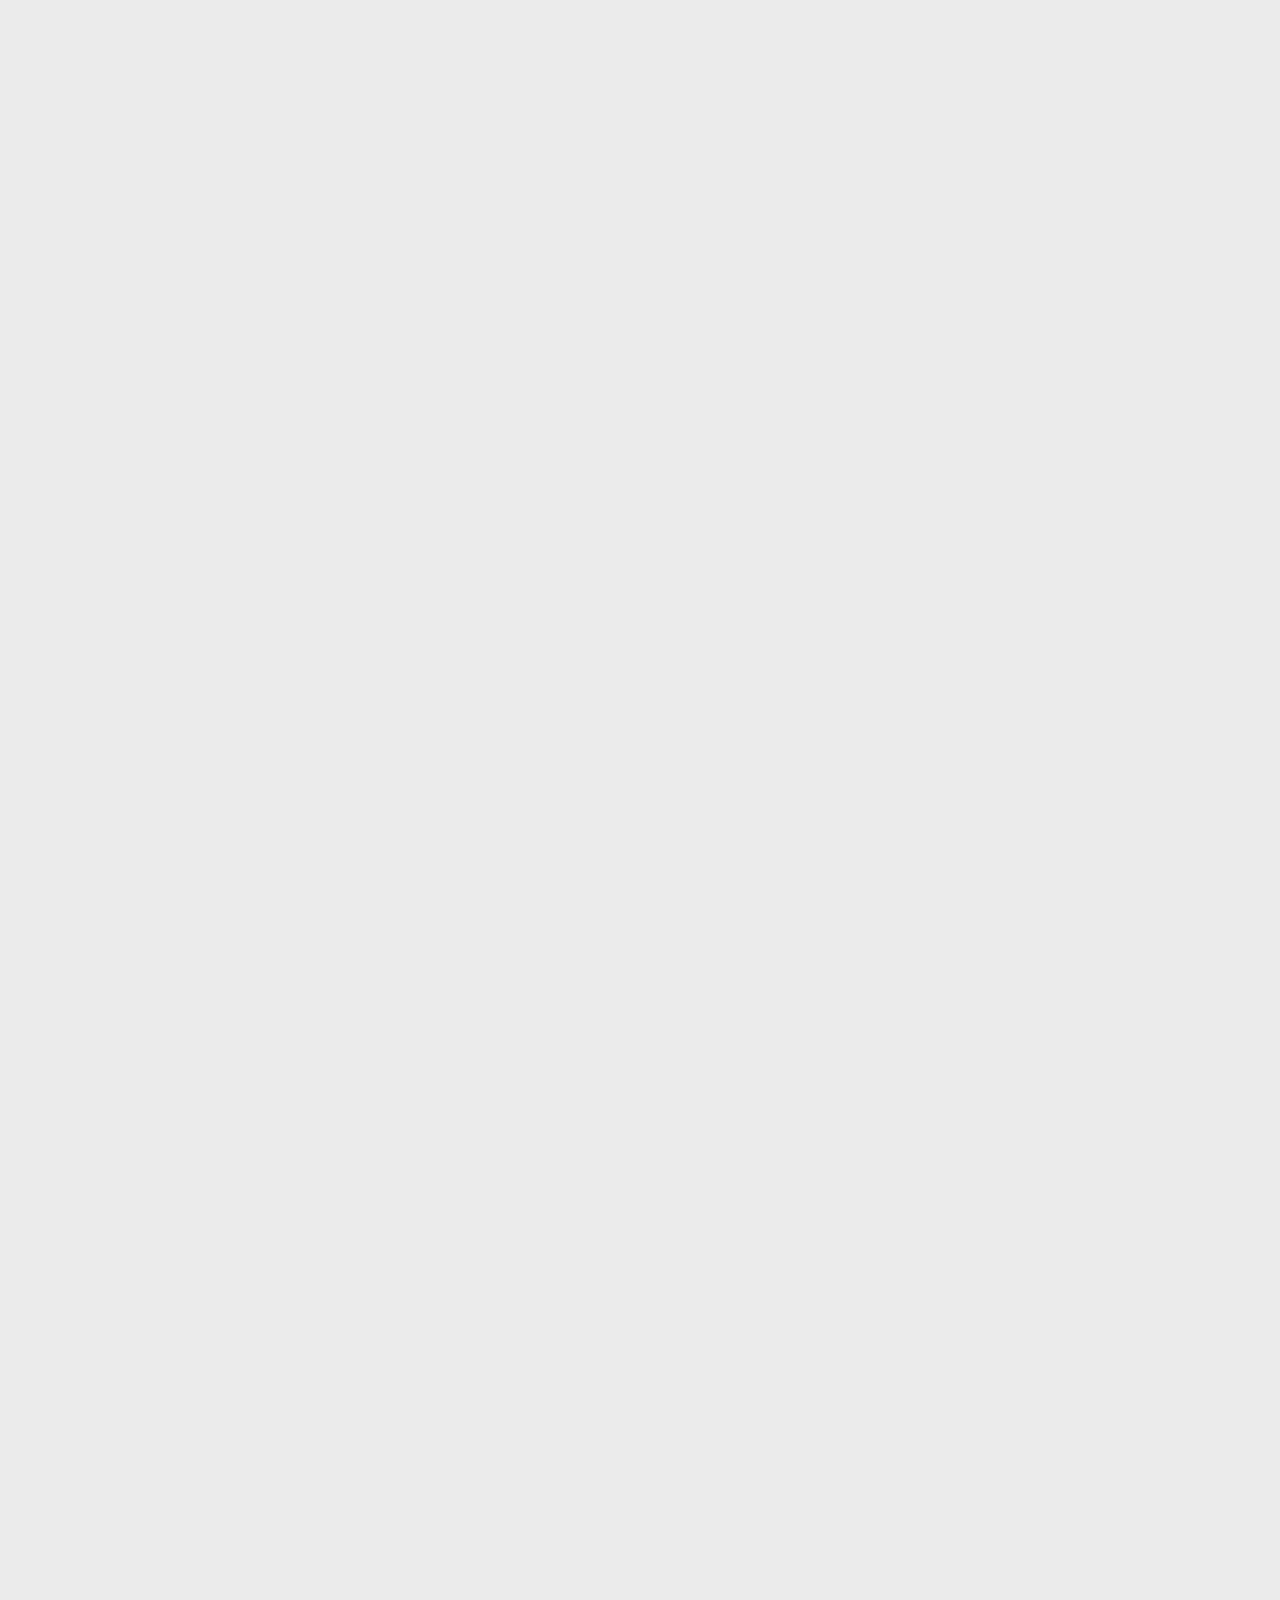
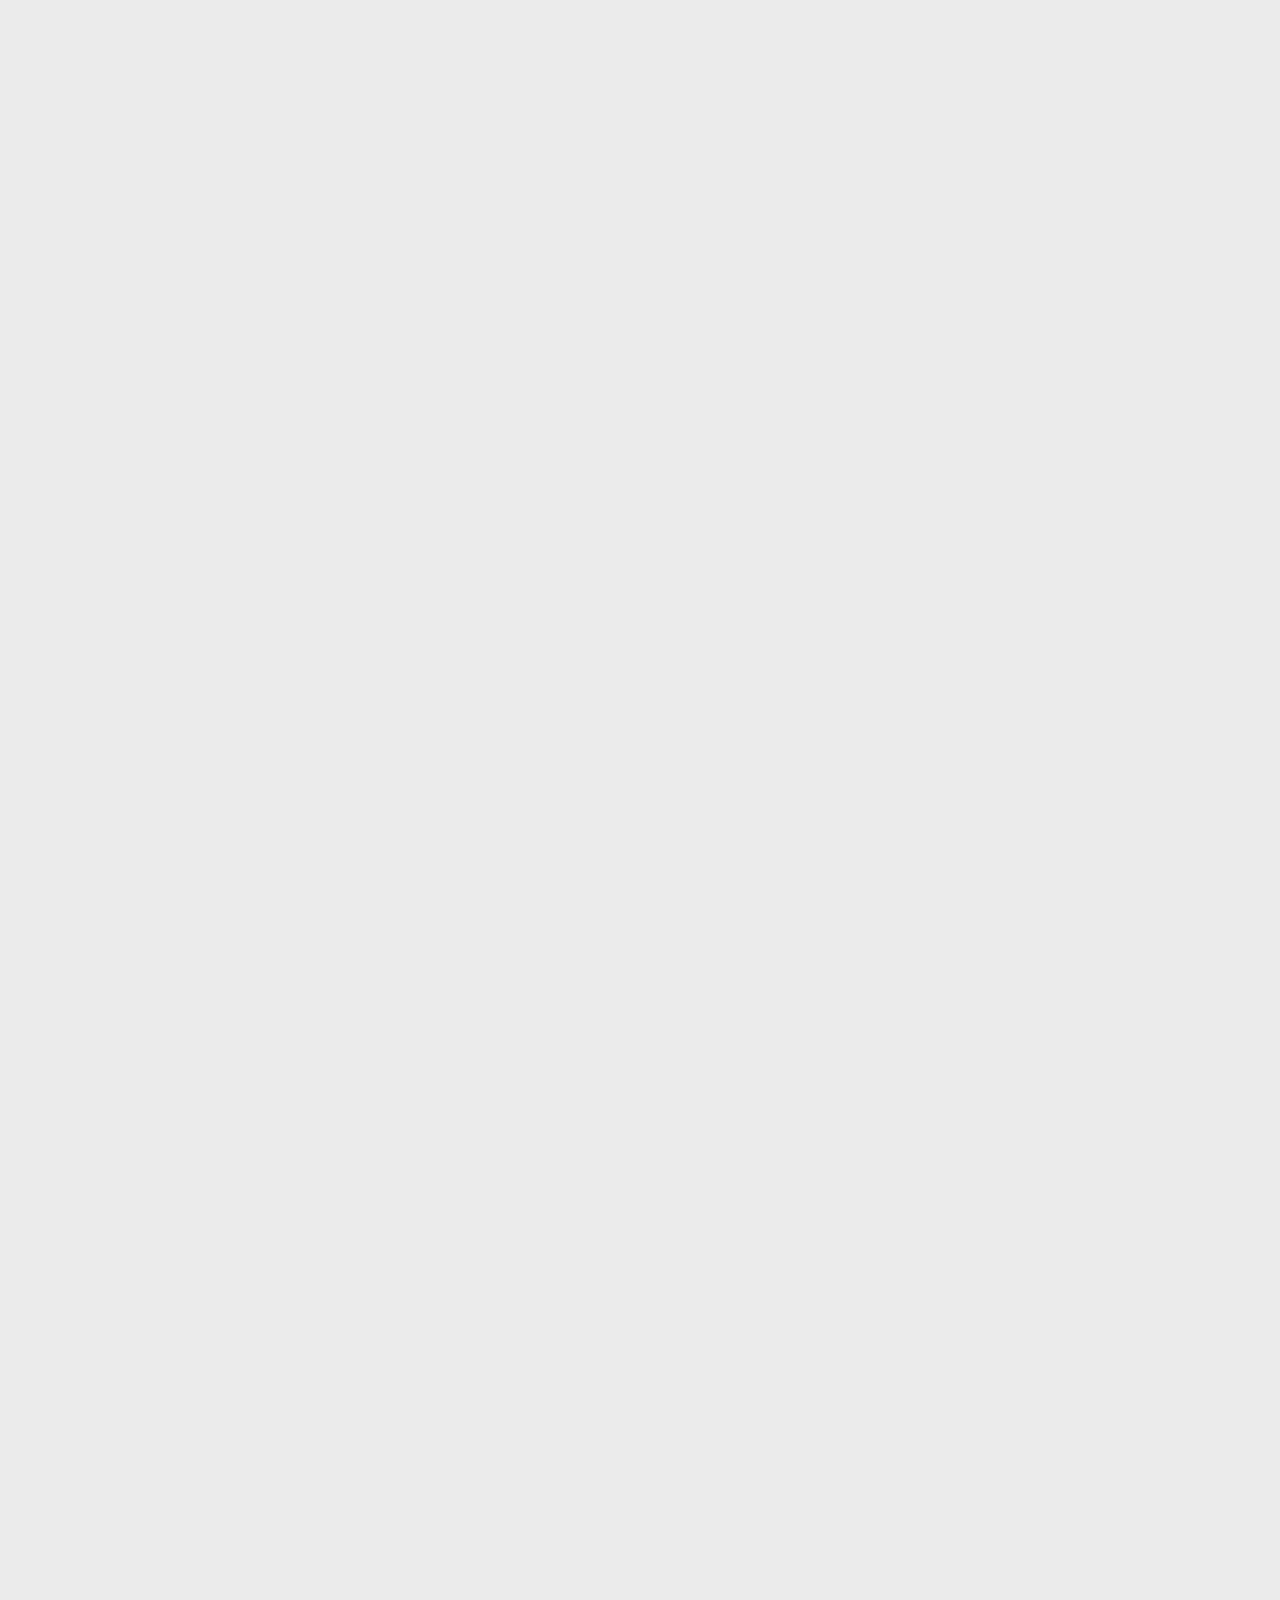
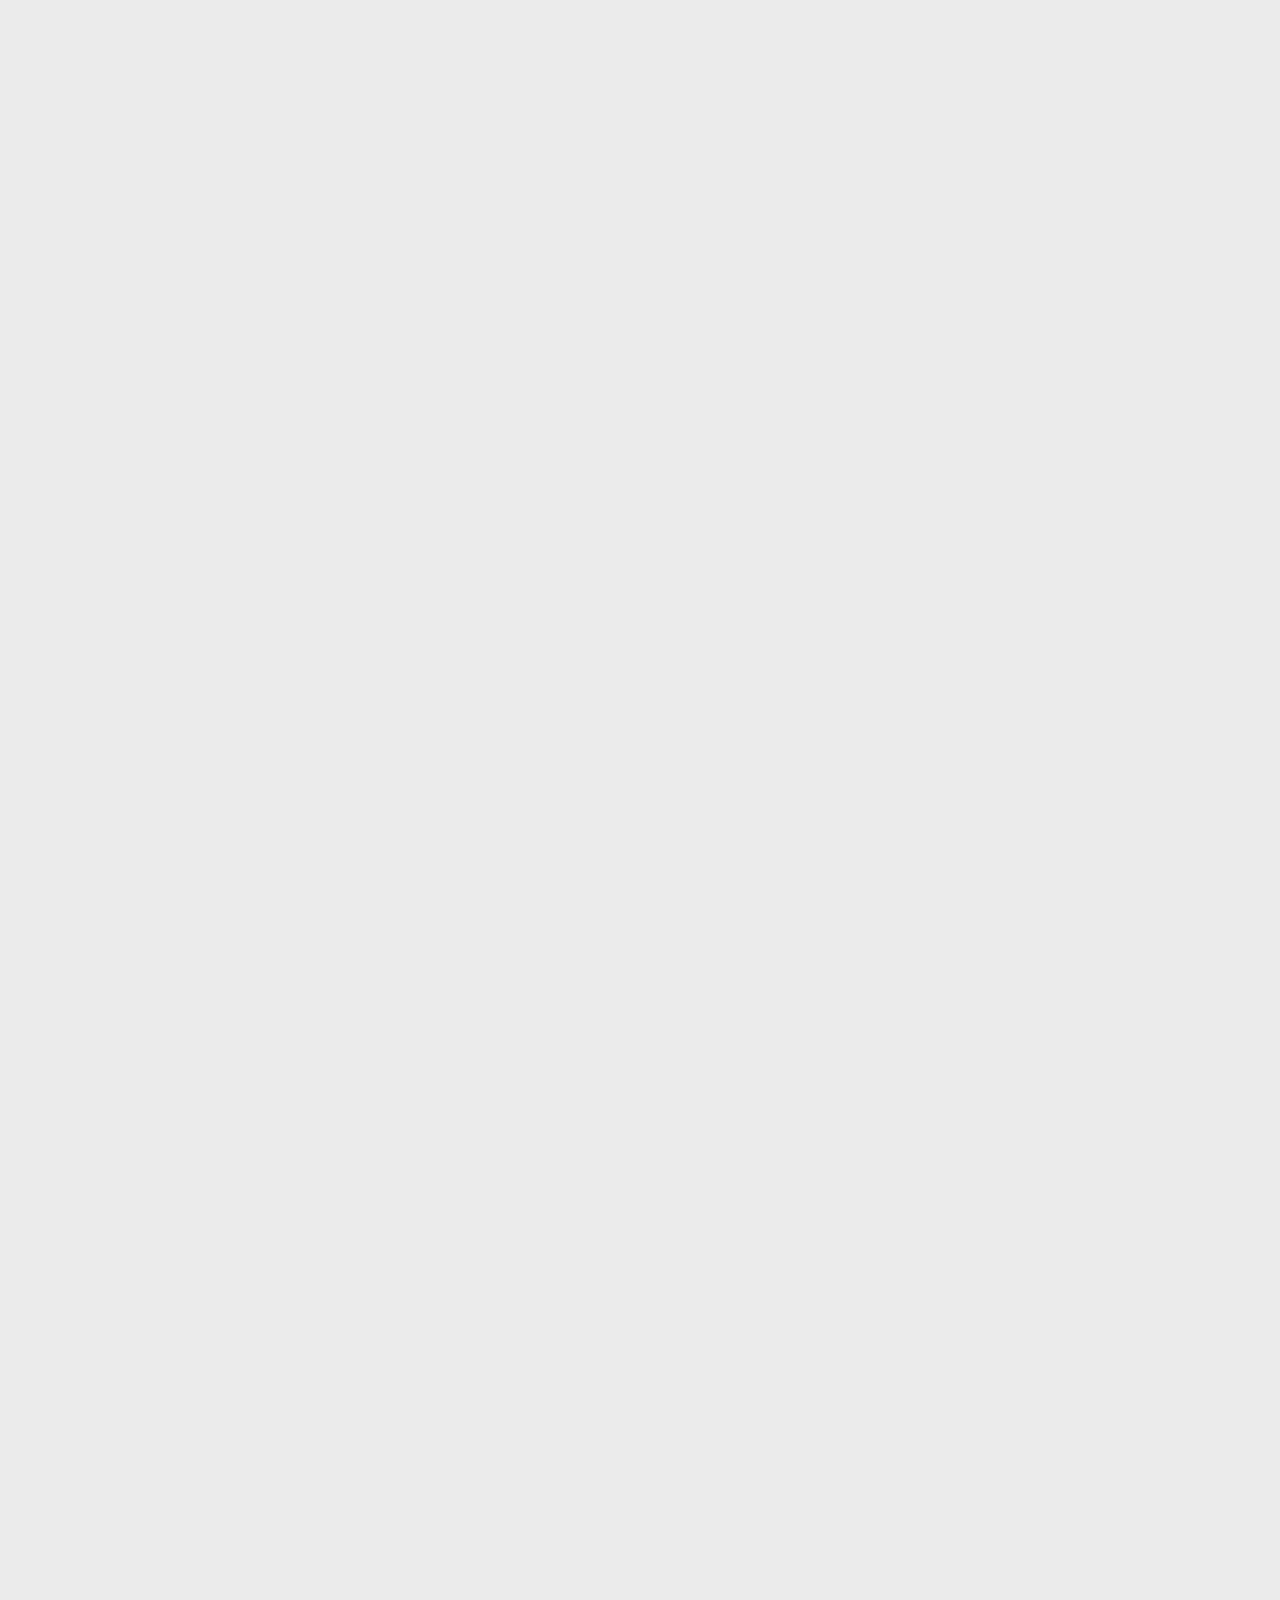
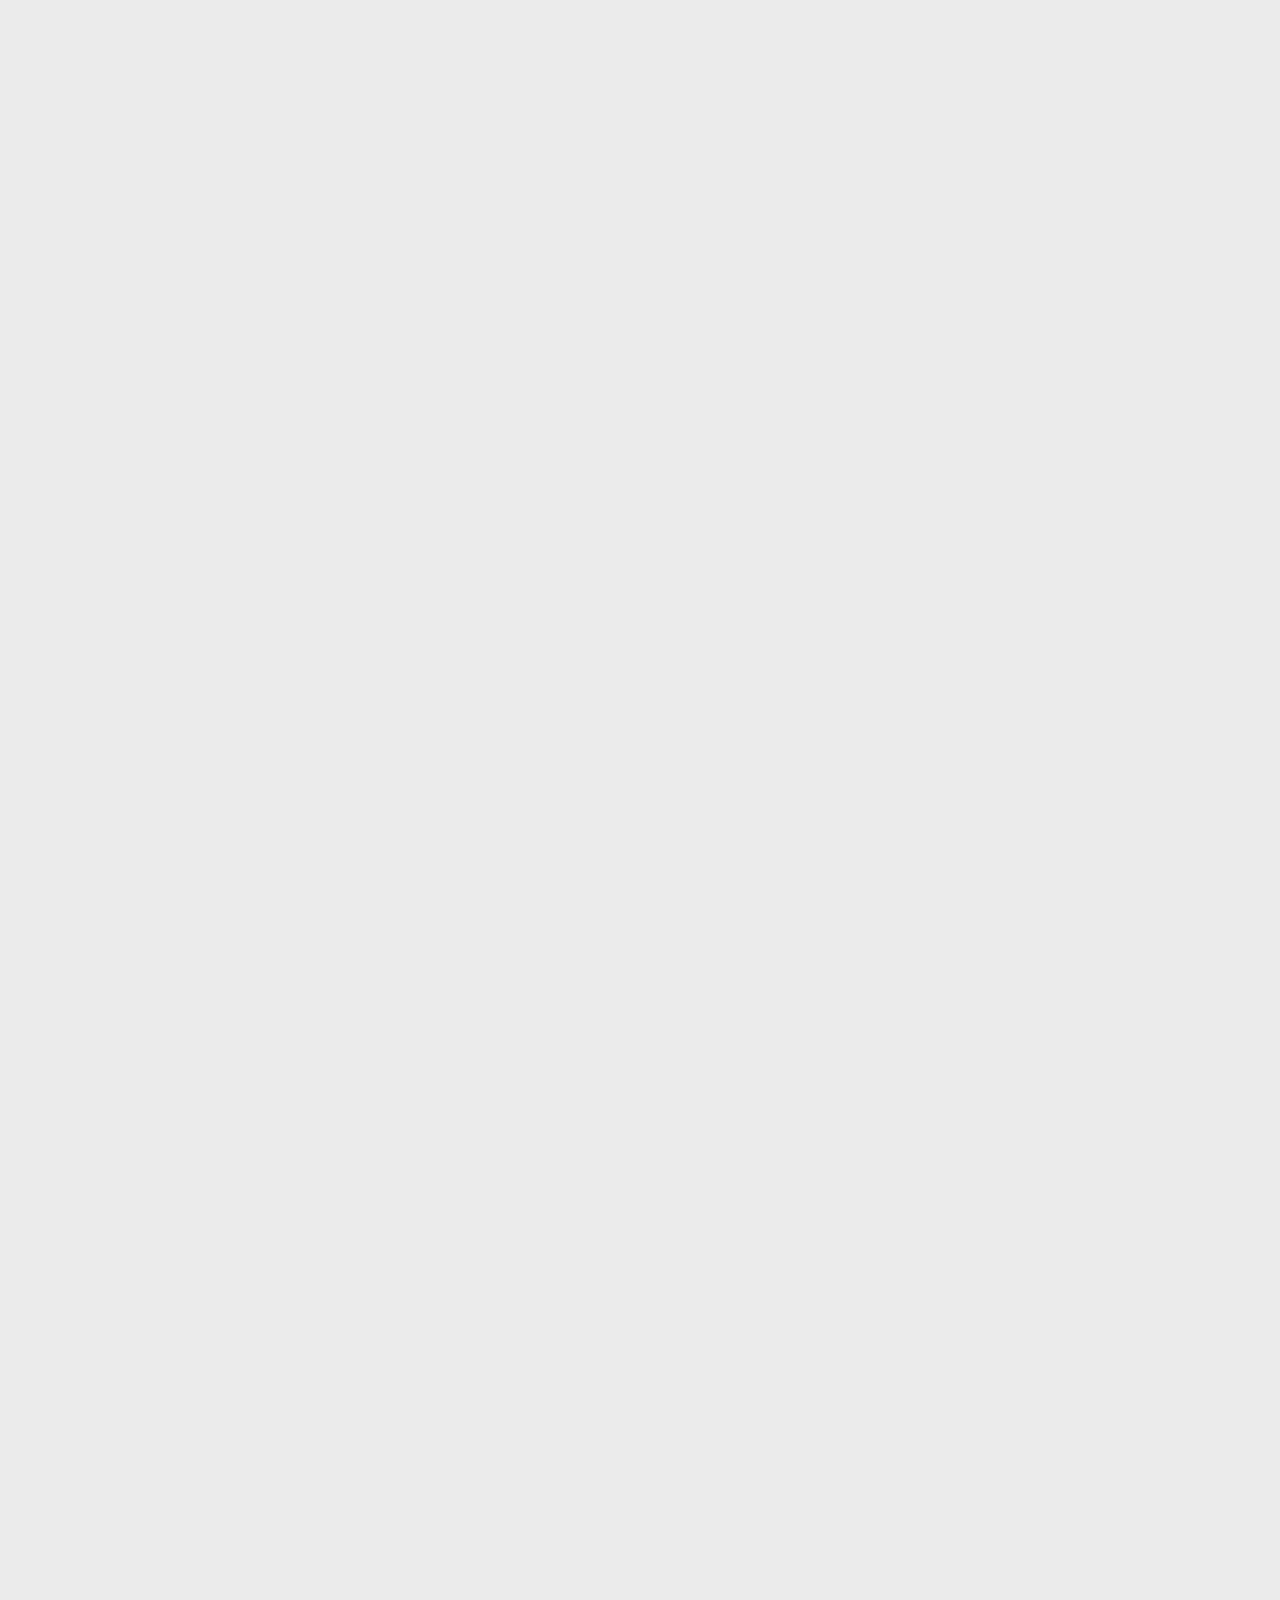
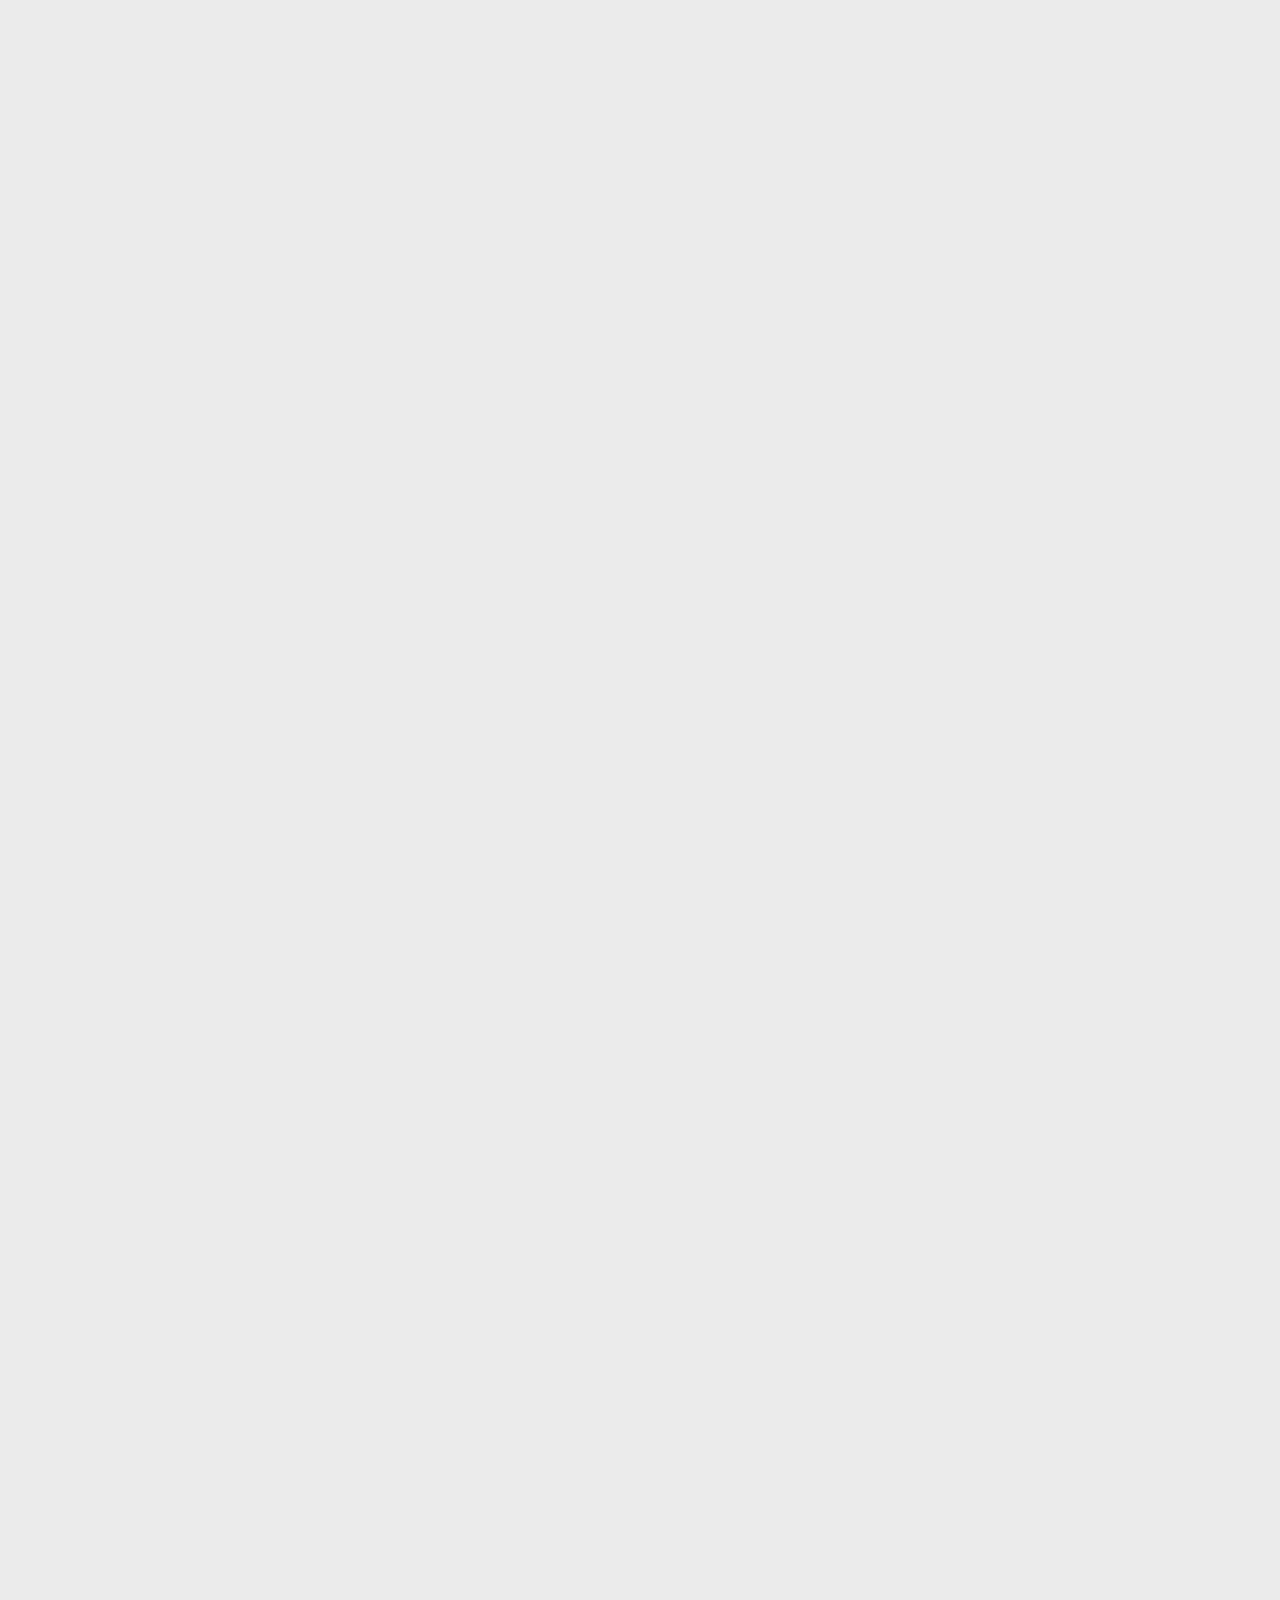
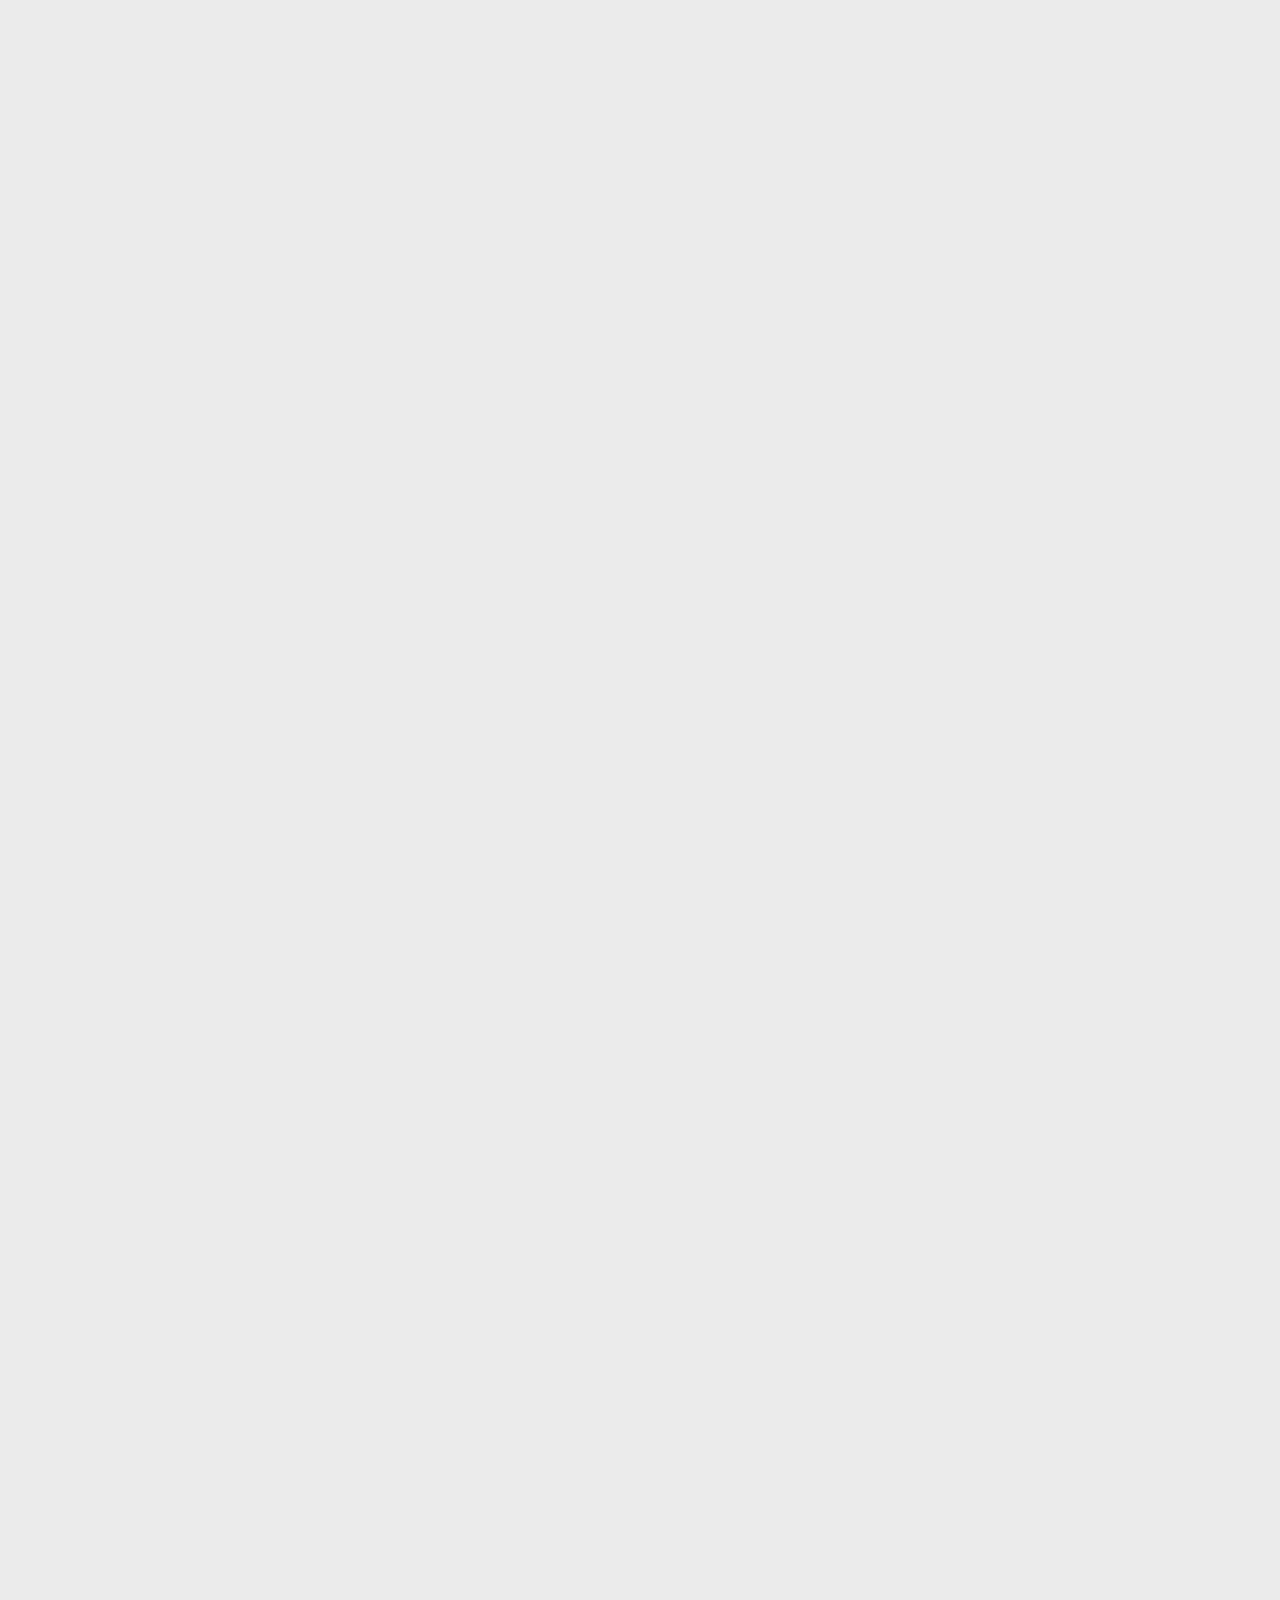
==== commit 6e148e4c: "1" ====
--- a/index.html
+++ b/index.html
@@ -355,141 +355,1287 @@
 
    	<div class="row portfolio-content">
    		<div class="col-twelve">
-   			<div id="folio-wrap" class="bricks-wrapper">					
-
-   				<div class="brick folio-item">
-	               <div class="item-wrap animate-this" data-src="images/portfolio/gallery/g-skaterboy.jpg" data-sub-html="#01" > 	
-	                  <a href="#" class="overlay">
-	                  	<img src="images/portfolio/skaterboy.jpg" alt="Skaterboy">	                     
+		  <div id="folio-wrap" class="bricks-wrapper">					
+
+			  <div class="brick folio-item">
+	               <div class="item-wrap animate-this" data-src="images/portfolio/6zhou.jpg" data-sub-html="#01" > 	
+	                  <a href="#" class="overlay">
+	                  	<img src="images/portfolio/6zhou.jpg" alt="6周年主形象海报设计">	                     
 	                     <div class="item-text">
 	                     	<span class="folio-types">
-		     					      Web Development
-		     					   </span>
-		     					   <h3 class="folio-title">Skaterboy</h3>	     					   
-		     					</div>                                        
-	                  </a>
-	                  <a href="https://www.behance.net/" class='details-link' title="details">
+		     					      海报设计
+     					   </span>
+		     					   <h3 class="folio-title">2014.泉州F1 6周年庆典主形象</h3>	     					   
+   					  </div>                                        
+	                  </a>
+	                  <a href="#" class='details-link' title="LiAnqi">
 	                  	<i class="icon-UpRightArrow"></i>
 	                  </a>
 	               </div> <!-- end item-wrap -->
 						
 						<div id="01" class='hide'>
-							<h4>Skater Boy</h4>
-							<p>Lorem ipsum Dolor deserunt labore sint officia. Magna et aute enim proident tempor sunt quis nulla voluptate fugiat velit. <a href="www.behance.net">Details</a></p>
+							<h4>2014.泉州F1 6周年庆典主形象</h4>
+							<p>　 <a href="#">LiAnqi</a></p>
 						</div>
-	        		</div> <!-- end folio-item -->
+       		</div> <!-- end folio-item -->
 
 	        		<div class="brick folio-item">
-	               <div class="item-wrap animate-this" data-src="images/portfolio/gallery/g-shutterbug.jpg" data-sub-html="#02"> 	
-	                  <a href="#" class="overlay">
-	                  	<img src="images/portfolio/shutterbug.jpg" alt="Shutterbug">	                     
+	               <div class="item-wrap animate-this" data-src="images/portfolio/520.jpg" data-sub-html="#02"> 	
+	                  <a href="#" class="overlay">
+	                  	<img src="images/portfolio/520.jpg" alt="520">	                     
 	                     <div class="item-text">
 	                     	<span class="folio-types">
-		     					      Photography
-		     					   </span>
-		     					   <h3 class="folio-title">Shutterbug</h3>  	     					   
-		     					</div>                                        
-	                  </a>
-	                  <a href="https://www.behance.net/" class='details-link' title="details">
+		     					      海报设计
+     					   </span>
+		     					   <h3 class="folio-title">520海报</h3>  	     					   
+   					  </div>                                        
+	                  </a>
+	                  <a href="#" class='details-link' title="LiAnqi">
 	                  	<i class="icon-UpRightArrow"></i>
 	                  </a>
 	               </div> <!-- end item-wrap -->
 
 	               <div id="02" class='hide'>
-							<h4>Shutterbug</h4>
-							<p>Lorem ipsum Dolor deserunt labore sint officia. Magna et aute enim proident tempor sunt quis nulla voluptate fugiat velit. <a href="www.behance.net">Details</a></p>
-						</div>	               
+							<h4>520海报</h4>
+							<p>　 <a href="#">LiAnqi</a></p>
+					  </div>	               
 	        		</div> <!-- end folio-item -->
 
 	        		<div class="brick folio-item">
-	               <div class="item-wrap animate-this" data-src="images/portfolio/gallery/g-explore.jpg" data-sub-html="#03" >   	
-	                  <a href="#" class="overlay">
-	                  	<img src="images/portfolio/explore.jpg" alt="Explore">	                     
+	               <div class="item-wrap animate-this" data-src="images/portfolio/baise.jpg" data-sub-html="#03" >   	
+	                  <a href="#" class="overlay">
+	                  	<img src="images/portfolio/baise.jpg" alt="baise">	                     
 	                     <div class="item-text">	                     		     					    
 		     					   <span class="folio-types">
-		     					      UI/UX Design
-		     					   </span>
-		     					   <h3 class="folio-title">Explore</h3>
-		     					</div>                                        
-	                  </a>
-	                  <a href="https://www.behance.net/" class='details-link' title="details">
+		     					      海报设计
+		     					   </span>
+		     					   <h3 class="folio-title">2017白色情人节</h3>
+   					  </div>                                        
+	                  </a>
+	                  <a href="#" class='details-link' title="LiAnqi">
 	                  	<i class="icon-UpRightArrow"></i>
 	                  </a>
 	               </div> <!-- end item-wrap -->	
 
 	               <div id="03" class='hide'>
-							<h4>Explore</h4>
-							<p>Lorem ipsum Dolor deserunt labore sint officia. Magna et aute enim proident tempor sunt quis nulla voluptate fugiat velit. <a href="www.behance.net">Details</a></p>
-						</div>               
+							<h4>2017白色情人节</h4>
+							<p>　 <a href="#">LiAnqi</a></p>
+					  </div>               
 	        		</div> <!-- end folio-item -->
 
 					<div class="brick folio-item">
-	               <div class="item-wrap animate-this"  data-src="images/portfolio/gallery/g-minimalismo.jpg"  data-sub-html="#04" >
-	                  <a href="#" class="overlay">
-	                  	<img src="images/portfolio/minimalismo.jpg" alt="Minimalismo">	                     
-	                     <div class="item-text">	     					    
-		     					   <span class="folio-types">
-		     					      Web Design
-		     					   </span>
-		     					   <h3 class="folio-title">Minimalismo</h3>
-		     					</div>                                        
-	                  </a>
-	                  <a href="https://www.behance.net/" class='details-link' title="details">
+	               <div class="item-wrap animate-this"  data-src="images/portfolio/banma.jpg"  data-sub-html="#04" >
+	                  <a href="#" class="overlay">
+	                  	<img src="images/portfolio/banma.jpg" alt="banma">	                     
+	                     <div class="item-text">	     					    
+		     					   <span class="folio-types">
+		     					      海报设计
+		     					   </span>
+		     					   <h3 class="folio-title">斑马风尚</h3>
+   					  </div>                                        
+	                  </a>
+	                  <a href="#" class='details-link' title="LiAnqi">
 	                  	<i class="icon-UpRightArrow"></i>
 	                  </a>
 	               </div> <!-- end item-wrap -->
 
 	               <div id="04" class='hide'>
-							<h4>Minimalismo</h4>
-							<p>Lorem ipsum Dolor deserunt labore sint officia. Magna et aute enim proident tempor sunt quis nulla voluptate fugiat velit. <a href="www.behance.net">Details</a></p>
-						</div>  	               
+							<h4>斑马风尚</h4>
+							<p>　 <a href="#">LiAnqi</a></p>
+					  </div>  	               
 	        		</div> <!-- end folio-item -->
 
 					<div class="brick folio-item">
-	               <div class="item-wrap animate-this"  data-src="images/portfolio/gallery/g-bicycle.jpg"  data-sub-html="#05" >  	
-	                  <a href="#" class="overlay">
-	                  	<img src="images/portfolio/bicycle.jpg" alt="Bicycle">	                     
-	                     <div class="item-text">	     					    
-		     					   <span class="folio-types">
-		     					      Branding
-		     					   </span>
-		     					   <h3 class="folio-title">Bicycle</h3>
-		     					</div>                                        
-	                  </a>
-	                  <a href="https://www.behance.net/" class='details-link' title="details">
+	               <div class="item-wrap animate-this"  data-src="images/portfolio/bingxue.jpg"  data-sub-html="#05" >  	
+	                  <a href="#" class="overlay">
+	                  	<img src="images/portfolio/bingxue.jpg" alt="bingxue">	                     
+	                     <div class="item-text">	     					    
+		     					   <span class="folio-types">
+		     					      海报设计
+		     					   </span>
+		     					   <h3 class="folio-title">2014圣诞节海报</h3>
+   					  </div>                                        
+	                  </a>
+	                  <a href="#" class='details-link' title="LiAnqi">
 	                  	<i class="icon-UpRightArrow"></i>
 	                  </a>
 	               </div> <!-- end item-wrap -->
 
 	               <div id="05" class='hide'>
-							<h4>Bicycle</h4>
-							<p>Lorem ipsum Dolor deserunt labore sint officia. Magna et aute enim proident tempor sunt quis nulla voluptate fugiat velit. <a href="www.behance.net">Details</a></p>
-						</div>	               
+							<h4>2014圣诞节海报</h4>
+							<p>　 <a href="#">LiAnqi</a></p>
+					  </div>	               
 	        		</div> <!-- end folio-item -->
 	           
-					<div class="brick folio-item">
-	               <div class="item-wrap animate-this"  data-src="images/portfolio/gallery/g-salad.jpg"  data-sub-html="#06">     	
-	                  <a href="#" class="overlay">
-	                  	<img src="images/portfolio/salad.jpg" alt="Salad">	                     
-	                     <div class="item-text">	     					    
-		     					   <span class="folio-types">
-		     					      Photography
-		     					   </span>
-		     					   <h3 class="folio-title">Salad</h3>
-		     					</div>                                        
-	                  </a>
-	                  <a href="https://www.behance.net/" class='details-link' title="details">
+		    <div class="brick folio-item">
+	               <div class="item-wrap animate-this"  data-src="images/portfolio/can.jpg"  data-sub-html="#06">     	
+	                  <a href="#" class="overlay">
+	                  	<img src="images/portfolio/can.jpg" alt="can">	                     
+	                     <div class="item-text">	     					    
+		     					   <span class="folio-types">
+		     					      包装设计
+		     					   </span>
+		     					   <h3 class="folio-title">蚕丝面膜包装</h3>
+   					  </div>                                        
+	                  </a>
+	                  <a href="#" class='details-link' title="LiAnqi">
 	                  	<i class="icon-UpRightArrow"></i>
 	                  </a>
 	               </div> <!-- end item-wrap -->
 
 	               <div id="06" class='hide'>
-							<h4>Salad</h4>
-							<p>Lorem ipsum Dolor deserunt labore sint officia. Magna et aute enim proident tempor sunt quis nulla voluptate fugiat velit. <a href="www.behance.net">Details</a></p>
-						</div>	               
-	        		</div> <!-- end folio-item -->   				
-
-   			</div> <!-- end folio-wrap -->
+							<h4>蚕丝面膜包装</h4>
+							<p>　 <a href="#">LiAnqi</a></p>
+			  </div>	               
+        		  </div><!-- end folio-item -->
+	           
+		    <div class="brick folio-item">
+	               <div class="item-wrap animate-this"  data-src="images/portfolio/chenguokun.jpg"  data-sub-html="#07">     	
+	                  <a href="#" class="overlay">
+	                  	<img src="images/portfolio/chenguokun.jpg" alt="chenguokun">	                     
+	                     <div class="item-text">	     					    
+		     					   <span class="folio-types">
+		     					      海报设计
+		     					   </span>
+		     					   <h3 class="folio-title">明星海报设计</h3>
+   					  </div>                                        
+	                  </a>
+	                  <a href="#" class='details-link' title="LiAnqi">
+	                  	<i class="icon-UpRightArrow"></i>
+	                  </a>
+	               </div> <!-- end item-wrap -->
+
+	               <div id="07" class='hide'>
+							<h4>明星海报设计</h4>
+							<p>　 <a href="#">LiAnqi</a></p>
+			  </div>	               
+        		  </div><!-- end folio-item -->
+	           
+		    <div class="brick folio-item">
+	               <div class="item-wrap animate-this"  data-src="images/portfolio/dalishuishou.jpg"  data-sub-html="#08">     	
+	                  <a href="#" class="overlay">
+	                  	<img src="images/portfolio/dalishuishou.jpg" alt="ertongjie">	                     
+	                     <div class="item-text">	     					    
+		     					   <span class="folio-types">
+		     					      海报设计
+		     					   </span>
+		     					   <h3 class="folio-title">61儿童节大力水手海报</h3>
+   					  </div>                                        
+	                  </a>
+	                  <a href="#" class='details-link' title="LiAnqi">
+	                  	<i class="icon-UpRightArrow"></i>
+	                  </a>
+	               </div> <!-- end item-wrap -->
+
+	               <div id="08" class='hide'>
+							<h4>61儿童节大力水手海报</h4>
+							<p>　 <a href="#">LiAnqi</a></p>
+			  </div>	               
+        		  </div><!-- end folio-item -->
+	           
+		    <div class="brick folio-item">
+	               <div class="item-wrap animate-this"  data-src="images/portfolio/dj.jpg"  data-sub-html="#09">     	
+	                  <a href="#" class="overlay">
+	                  	<img src="images/portfolio/dj.jpg" alt="baida">	                     
+	                     <div class="item-text">	     					    
+		     					   <span class="folio-types">
+		     					      海报设计
+		     					   </span>
+		     					   <h3 class="folio-title">百大DJ海报</h3>
+   					  </div>                                        
+	                  </a>
+	                  <a href="#" class='details-link' title="LiAnqi">
+	                  	<i class="icon-UpRightArrow"></i>
+	                  </a>
+	               </div> <!-- end item-wrap -->
+
+	               <div id="09" class='hide'>
+							<h4>百大DJ海报</h4>
+							<p>　 <a href="#">LiAnqi</a></p>
+			  </div>	               
+        		  </div><!-- end folio-item -->
+	           
+		    <div class="brick folio-item">
+	               <div class="item-wrap animate-this"  data-src="images/portfolio/djri.jpg"  data-sub-html="#10">     	
+	                  <a href="#" class="overlay">
+	                  	<img src="images/portfolio/djri.jpg" alt="djri">	                     
+	                     <div class="item-text">	     					    
+		     					   <span class="folio-types">
+		     					      海报设计
+		     					   </span>
+		     					   <h3 class="folio-title">世界DJ日海报</h3>
+   					  </div>                                        
+	                  </a>
+	                  <a href="#" class='details-link' title="LiAnqi">
+	                  	<i class="icon-UpRightArrow"></i>
+	                  </a>
+	               </div> <!-- end item-wrap -->
+
+	               <div id="10" class='hide'>
+							<h4>世界DJ日海报</h4>
+							<p>　 <a href="#">LiAnqi</a></p>
+			  </div>	               
+        		  </div><!-- end folio-item -->
+	           
+		    <div class="brick folio-item">
+	               <div class="item-wrap animate-this"  data-src="images/portfolio/flp.jpg"  data-sub-html="#11">     	
+	                  <a href="#" class="overlay">
+	                  	<img src="images/portfolio/flp.jpg" alt="flp">	                     
+	                     <div class="item-text">	     					    
+		     					   <span class="folio-types">
+		     					      品牌设计
+		     					   </span>
+		     					   <h3 class="folio-title">法洛普商厨品牌设计</h3>
+   					  </div>                                        
+	                  </a>
+	                  <a href="#" class='details-link' title="LiAnqi">
+	                  	<i class="icon-UpRightArrow"></i>
+	                  </a>
+	               </div> <!-- end item-wrap -->
+
+	               <div id="11" class='hide'>
+							<h4>法洛普商厨品牌设计</h4>
+							<p>　 <a href="#">LiAnqi</a></p>
+			  </div>	               
+        		  </div><!-- end folio-item -->
+	           
+		    <div class="brick folio-item">
+	               <div class="item-wrap animate-this"  data-src="images/portfolio/fuqing.jpg"  data-sub-html="#12">     	
+	                  <a href="#" class="overlay">
+	                  	<img src="images/portfolio/fuqing.jpg" alt="fuqing">	                     
+	                     <div class="item-text">	     					    
+		     					   <span class="folio-types">
+		     					      标志设计
+		     					   </span>
+		     					   <h3 class="folio-title">福清市第三人民医院标志</h3>
+   					  </div>                                        
+	                  </a>
+	                  <a href="#" class='details-link' title="LiAnqi">
+	                  	<i class="icon-UpRightArrow"></i>
+	                  </a>
+	               </div> <!-- end item-wrap -->
+
+	               <div id="12" class='hide'>
+							<h4>福清市第三人民医院标志</h4>
+							<p>　 <a href="#">LiAnqi</a></p>
+			  </div>	               
+        		  </div><!-- end folio-item -->
+	           
+		    <div class="brick folio-item">
+	               <div class="item-wrap animate-this"  data-src="images/portfolio/guanchuyao.jpg"  data-sub-html="#13">     	
+	                  <a href="#" class="overlay">
+	                  	<img src="images/portfolio/guanchuyao.jpg" alt="guanchuyao">	                     
+	                     <div class="item-text">	     					    
+		     					   <span class="folio-types">
+		     					      海报设计
+		     					   </span>
+		     					   <h3 class="folio-title">明星海报设计</h3>
+   					  </div>                                        
+	                  </a>
+	                  <a href="#" class='details-link' title="LiAnqi">
+	                  	<i class="icon-UpRightArrow"></i>
+	                  </a>
+	               </div> <!-- end item-wrap -->
+
+	               <div id="13" class='hide'>
+							<h4>明星海报设计</h4>
+							<p>　 <a href="#">LiAnqi</a></p>
+			  </div>	               
+        		  </div><!-- end folio-item -->
+	           
+		    <div class="brick folio-item">
+	               <div class="item-wrap animate-this"  data-src="images/portfolio/guocui.jpg"  data-sub-html="#14">     	
+	                  <a href="#" class="overlay">
+	                  	<img src="images/portfolio/guocui.jpg" alt="guocui">	                     
+	                     <div class="item-text">	     					    
+		     					   <span class="folio-types">
+		     					      海报设计
+		     					   </span>
+		     					   <h3 class="folio-title">京剧风格</h3>
+   					  </div>                                        
+	                  </a>
+	                  <a href="#" class='details-link' title="LiAnqi">
+	                  	<i class="icon-UpRightArrow"></i>
+	                  </a>
+	               </div> <!-- end item-wrap -->
+
+	               <div id="14" class='hide'>
+							<h4>京剧风格</h4>
+							<p>　 <a href="#">LiAnqi</a></p>
+			  </div>	               
+        		  </div><!-- end folio-item -->
+	           
+		    <div class="brick folio-item">
+	               <div class="item-wrap animate-this"  data-src="images/portfolio/hanma.gif"  data-sub-html="#15">     	
+	                  <a href="#" class="overlay">
+	                  	<img src="images/portfolio/hanma.gif" alt="hanma">	                     
+	                     <div class="item-text">	     					    
+		     					   <span class="folio-types">
+		     					      主视觉设计
+		     					   </span>
+		     					   <h3 class="folio-title">2016汗马音乐节主视觉</h3>
+   					  </div>                                        
+	                  </a>
+	                  <a href="#" class='details-link' title="LiAnqi">
+	                  	<i class="icon-UpRightArrow"></i>
+	                  </a>
+	               </div> <!-- end item-wrap -->
+
+	               <div id="15" class='hide'>
+							<h4>2016汗马音乐节主视觉</h4>
+							<p>　 <a href="#">LiAnqi</a></p>
+			  </div>	               
+        		  </div><!-- end folio-item -->
+	           
+		    <div class="brick folio-item">
+	               <div class="item-wrap animate-this"  data-src="images/portfolio/hjh.jpg"  data-sub-html="#16">     	
+	                  <a href="#" class="overlay">
+	                  	<img src="images/portfolio/hjh.jpg" alt="hjh">	                     
+	                     <div class="item-text">	     					    
+		     					   <span class="folio-types">
+		     					      品牌设计
+		     					   </span>
+		     					   <h3 class="folio-title">黑金汇品牌形象设计</h3>
+   					  </div>                                        
+	                  </a>
+	                  <a href="#" class='details-link' title="LiAnqi">
+	                  	<i class="icon-UpRightArrow"></i>
+	                  </a>
+	               </div> <!-- end item-wrap -->
+
+	               <div id="16" class='hide'>
+							<h4>黑金汇品牌形象设计</h4>
+							<p>　 <a href="#">LiAnqi</a></p>
+			  </div>	               
+        		  </div><!-- end folio-item -->
+	           
+		    <div class="brick folio-item">
+	               <div class="item-wrap animate-this"  data-src="images/portfolio/huangye.jpg"  data-sub-html="#17">     	
+	                  <a href="#" class="overlay">
+	                  	<img src="images/portfolio/huangye.jpg" alt="huangye">	                     
+	                     <div class="item-text">	     					    
+		     					   <span class="folio-types">
+		     					      海报设计
+		     					   </span>
+		     					   <h3 class="folio-title">荒野重机</h3>
+   					  </div>                                        
+	                  </a>
+	                  <a href="#" class='details-link' title="LiAnqi">
+	                  	<i class="icon-UpRightArrow"></i>
+	                  </a>
+	               </div> <!-- end item-wrap -->
+
+	               <div id="17" class='hide'>
+							<h4>荒野重机</h4>
+							<p>　 <a href="#">LiAnqi</a></p>
+			  </div>	               
+        		  </div><!-- end folio-item -->
+	           
+		    <div class="brick folio-item">
+	               <div class="item-wrap animate-this"  data-src="images/portfolio/huanqiu.jpg"  data-sub-html="#18">     	
+	                  <a href="#" class="overlay">
+	                  	<img src="images/portfolio/huanqiu.jpg" alt="huanqiu">	                     
+	                     <div class="item-text">	     					    
+		     					   <span class="folio-types">
+		     					      品牌/海报设计
+		     					   </span>
+		     					   <h3 class="folio-title">环球国际标志/海报设计</h3>
+   					  </div>                                        
+	                  </a>
+	                  <a href="#" class='details-link' title="LiAnqi">
+	                  	<i class="icon-UpRightArrow"></i>
+	                  </a>
+	               </div> <!-- end item-wrap -->
+
+	               <div id="18" class='hide'>
+							<h4>环球国际标志/海报设计</h4>
+							<p>　 <a href="#">LiAnqi</a></p>
+			  </div>	               
+        		  </div><!-- end folio-item -->
+	           
+		    <div class="brick folio-item">
+	               <div class="item-wrap animate-this"  data-src="images/portfolio/hupai.jpg"  data-sub-html="#19">     	
+	                  <a href="#" class="overlay">
+	                  	<img src="images/portfolio/hupai.jpg" alt="hupai">	                     
+	                     <div class="item-text">	     					    
+		     					   <span class="folio-types">
+		     					      海报设计
+		     					   </span>
+		     					   <h3 class="folio-title">虎牌 尽情释放敢玩不羁</h3>
+   					  </div>                                        
+	                  </a>
+	                  <a href="#" class='details-link' title="LiAnqi">
+	                  	<i class="icon-UpRightArrow"></i>
+	                  </a>
+	               </div> <!-- end item-wrap -->
+
+	               <div id="19" class='hide'>
+							<h4>虎牌 尽情释放敢玩不羁</h4>
+							<p>　 <a href="#">LiAnqi</a></p>
+			  </div>	               
+        		  </div><!-- end folio-item -->
+	           
+		    <div class="brick folio-item">
+	               <div class="item-wrap animate-this"  data-src="images/portfolio/jiche.jpg"  data-sub-html="#20">     	
+	                  <a href="#" class="overlay">
+	                  	<img src="images/portfolio/jiche.jpg" alt="jiche">	                     
+	                     <div class="item-text">	     					    
+		     					   <span class="folio-types">
+		     					      标志设计
+		     					   </span>
+		     					   <h3 class="folio-title">机车生涯俱乐部标志</h3>
+   					  </div>                                        
+	                  </a>
+	                  <a href="#" class='details-link' title="LiAnqi">
+	                  	<i class="icon-UpRightArrow"></i>
+	                  </a>
+	               </div> <!-- end item-wrap -->
+
+	               <div id="20" class='hide'>
+							<h4>机车生涯俱乐部标志</h4>
+							<p>　 <a href="#">LiAnqi</a></p>
+			  </div>	               
+        		  </div><!-- end folio-item -->
+	           
+		    <div class="brick folio-item">
+	               <div class="item-wrap animate-this"  data-src="images/portfolio/kiki1.jpg"  data-sub-html="#21">     	
+	                  <a href="#" class="overlay">
+	                  	<img src="images/portfolio/kiki1.jpg" alt="kiki1">	                     
+	                     <div class="item-text">	     					    
+		     					   <span class="folio-types">
+		     					      品牌形象/包装设计
+		     					   </span>
+		     					   <h3 class="folio-title">KIKI标志设计/面膜包装设计</h3>
+   					  </div>                                        
+	                  </a>
+	                  <a href="#" class='details-link' title="LiAnqi">
+	                  	<i class="icon-UpRightArrow"></i>
+	                  </a>
+	               </div> <!-- end item-wrap -->
+
+	               <div id="21" class='hide'>
+							<h4>KIKI标志设计/面膜包装设计</h4>
+							<p>　 <a href="#">LiAnqi</a></p>
+			  </div>	               
+        		  </div><!-- end folio-item -->
+	           
+		    <div class="brick folio-item">
+	               <div class="item-wrap animate-this"  data-src="images/portfolio/kiki2.jpg"  data-sub-html="#22">     	
+	                  <a href="#" class="overlay">
+	                  	<img src="images/portfolio/kiki2.jpg" alt="kiki2">	                     
+	                     <div class="item-text">	     					    
+		     					   <span class="folio-types">
+		     					      品牌形象/包装设计
+		     					   </span>
+		     					   <h3 class="folio-title">KIKI标志设计/包装设计</h3>
+   					  </div>                                        
+	                  </a>
+	                  <a href="#" class='details-link' title="LiAnqi">
+	                  	<i class="icon-UpRightArrow"></i>
+	                  </a>
+	               </div> <!-- end item-wrap -->
+
+	               <div id="22" class='hide'>
+							<h4>KIKI标志设计/包装设计</h4>
+							<p>　 <a href="#">LiAnqi</a></p>
+			  </div>	               
+        		  </div><!-- end folio-item -->
+	           
+		    <div class="brick folio-item">
+	               <div class="item-wrap animate-this"  data-src="images/portfolio/kiki3.jpg"  data-sub-html="#23">     	
+	                  <a href="#" class="overlay">
+	                  	<img src="images/portfolio/kiki3.jpg" alt="kiki3">	                     
+	                     <div class="item-text">	     					    
+		     					   <span class="folio-types">
+		     					      品牌形象/包装设计
+		     					   </span>
+		     					   <h3 class="folio-title">KIKI标志设计/包装设计</h3>
+   					  </div>                                        
+	                  </a>
+	                  <a href="#" class='details-link' title="LiAnqi">
+	                  	<i class="icon-UpRightArrow"></i>
+	                  </a>
+	               </div> <!-- end item-wrap -->
+
+	               <div id="23" class='hide'>
+							<h4>KIKI标志设计/包装设计</h4>
+							<p>　 <a href="#">LiAnqi</a></p>
+			  </div>	               
+        		  </div><!-- end folio-item -->
+	           
+		    <div class="brick folio-item">
+	               <div class="item-wrap animate-this"  data-src="images/portfolio/kugou.gif"  data-sub-html="#24">     	
+	                  <a href="#" class="overlay">
+	                  	<img src="images/portfolio/kugou.gif" alt="kugou">	                     
+	                     <div class="item-text">	     					    
+		     					   <span class="folio-types">
+		     					      主视觉设计
+		     					   </span>
+		     					   <h3 class="folio-title">2017酷狗电音计划第二季主视觉</h3>
+   					  </div>                                        
+	                  </a>
+	                  <a href="#" class='details-link' title="LiAnqi">
+	                  	<i class="icon-UpRightArrow"></i>
+	                  </a>
+	               </div> <!-- end item-wrap -->
+
+	               <div id="24" class='hide'>
+							<h4>2017酷狗电音计划第二季主视觉</h4>
+							<p>　 <a href="#">LiAnqi</a></p>
+			  </div>	               
+        		  </div><!-- end folio-item -->
+	           
+		    <div class="brick folio-item">
+	               <div class="item-wrap animate-this"  data-src="images/portfolio/lijiawei.jpg"  data-sub-html="#25">     	
+	                  <a href="#" class="overlay">
+	                  	<img src="images/portfolio/lijiawei.jpg" alt="lijiawei">	                     
+	                     <div class="item-text">	     					    
+		     					   <span class="folio-types">
+		     					      海报设计
+		     					   </span>
+		     					   <h3 class="folio-title">明星海报设计</h3>
+   					  </div>                                        
+	                  </a>
+	                  <a href="#" class='details-link' title="LiAnqi">
+	                  	<i class="icon-UpRightArrow"></i>
+	                  </a>
+	               </div> <!-- end item-wrap -->
+
+	               <div id="25" class='hide'>
+							<h4>明星海报设计</h4>
+							<p>　 <a href="#">LiAnqi</a></p>
+			  </div>	               
+        		  </div><!-- end folio-item -->
+	           
+		    <div class="brick folio-item">
+	               <div class="item-wrap animate-this"  data-src="images/portfolio/loog.jpg"  data-sub-html="#26">     	
+	                  <a href="#" class="overlay">
+	                  	<img src="images/portfolio/loog.jpg" alt="loog">	                     
+	                     <div class="item-text">	     					    
+		     					   <span class="folio-types">
+		     					      品牌设计
+		     					   </span>
+		     					   <h3 class="folio-title">龙家创意园品牌设计</h3>
+   					  </div>                                        
+	                  </a>
+	                  <a href="#" class='details-link' title="LiAnqi">
+	                  	<i class="icon-UpRightArrow"></i>
+	                  </a>
+	               </div> <!-- end item-wrap -->
+
+	               <div id="26" class='hide'>
+							<h4>龙家创意园品牌设计</h4>
+							<p>　 <a href="#">LiAnqi</a></p>
+			  </div>	               
+        		  </div><!-- end folio-item -->
+	           
+		    <div class="brick folio-item">
+	               <div class="item-wrap animate-this"  data-src="images/portfolio/mama.jpg"  data-sub-html="#27">     	
+	                  <a href="#" class="overlay">
+	                  	<img src="images/portfolio/mama.jpg" alt="mama">	                     
+	                     <div class="item-text">	     					    
+		     					   <span class="folio-types">
+		     					      海报设计
+		     					   </span>
+		     					   <h3 class="folio-title">2016朝阳大悦城母亲节</h3>
+   					  </div>                                        
+	                  </a>
+	                  <a href="#" class='details-link' title="LiAnqi">
+	                  	<i class="icon-UpRightArrow"></i>
+	                  </a>
+	               </div> <!-- end item-wrap -->
+
+	               <div id="27" class='hide'>
+							<h4>2016朝阳大悦城母亲节</h4>
+							<p>　 <a href="#">LiAnqi</a></p>
+			  </div>	               
+        		  </div><!-- end folio-item -->
+	           
+		    <div class="brick folio-item">
+	               <div class="item-wrap animate-this"  data-src="images/portfolio/maqi.jpg"  data-sub-html="#28">     	
+	                  <a href="#" class="overlay">
+	                  	<img src="images/portfolio/maqi.jpg" alt="maqi">	                     
+	                     <div class="item-text">	     					    
+		     					   <span class="folio-types">
+		     					      海报设计
+		     					   </span>
+		     					   <h3 class="folio-title">明星海报设计</h3>
+   					  </div>                                        
+	                  </a>
+	                  <a href="#" class='details-link' title="LiAnqi">
+	                  	<i class="icon-UpRightArrow"></i>
+	                  </a>
+	               </div> <!-- end item-wrap -->
+
+	               <div id="28" class='hide'>
+							<h4>明星海报设计</h4>
+							<p>　 <a href="#">LiAnqi</a></p>
+			  </div>	               
+        		  </div><!-- end folio-item -->
+	           
+		    <div class="brick folio-item">
+	               <div class="item-wrap animate-this"  data-src="images/portfolio/menpiao.jpg"  data-sub-html="#29">     	
+	                  <a href="#" class="overlay">
+	                  	<img src="images/portfolio/menpiao.jpg" alt="menpiao">	                     
+	                     <div class="item-text">	     					    
+		     					   <span class="folio-types">
+		     					      其他设计
+		     					   </span>
+		     					   <h3 class="folio-title">门票设计</h3>
+   					  </div>                                        
+	                  </a>
+	                  <a href="#" class='details-link' title="LiAnqi">
+	                  	<i class="icon-UpRightArrow"></i>
+	                  </a>
+	               </div> <!-- end item-wrap -->
+
+	               <div id="29" class='hide'>
+							<h4>门票设计</h4>
+							<p>　 <a href="#">LiAnqi</a></p>
+			  </div>	               
+        		  </div><!-- end folio-item -->
+	           
+		    <div class="brick folio-item">
+	               <div class="item-wrap animate-this"  data-src="images/portfolio/mofei.jpg"  data-sub-html="#30">     	
+	                  <a href="#" class="overlay">
+	                  	<img src="images/portfolio/mofei.jpg" alt="mofei">	                     
+	                     <div class="item-text">	     					    
+		     					   <span class="folio-types">
+		     					      品牌设计
+		     					   </span>
+		     					   <h3 class="folio-title">More Free咖啡品牌形象设计</h3>
+   					  </div>                                        
+	                  </a>
+	                  <a href="#" class='details-link' title="LiAnqi">
+	                  	<i class="icon-UpRightArrow"></i>
+	                  </a>
+	               </div> <!-- end item-wrap -->
+
+	               <div id="30" class='hide'>
+							<h4>More Free咖啡品牌形象设计</h4>
+							<p>　 <a href="#">LiAnqi</a></p>
+			  </div>	               
+        		  </div><!-- end folio-item -->
+	           
+		    <div class="brick folio-item">
+	               <div class="item-wrap animate-this"  data-src="images/portfolio/mooc.jpg"  data-sub-html="#31">     	
+	                  <a href="#" class="overlay">
+	                  	<img src="images/portfolio/mooc.jpg" alt="mooc">	                     
+	                     <div class="item-text">	     					    
+		     					   <span class="folio-types">
+		     					      品牌设计
+		     					   </span>
+		     					   <h3 class="folio-title">mooc音乐餐吧</h3>
+   					  </div>                                        
+	                  </a>
+	                  <a href="#" class='details-link' title="LiAnqi">
+	                  	<i class="icon-UpRightArrow"></i>
+	                  </a>
+	               </div> <!-- end item-wrap -->
+
+	               <div id="31" class='hide'>
+							<h4>mooc音乐餐吧</h4>
+							<p>　 <a href="#">LiAnqi</a></p>
+			  </div>	               
+        		  </div><!-- end folio-item -->
+	           
+		    <div class="brick folio-item">
+	               <div class="item-wrap animate-this"  data-src="images/portfolio/myd.jpg"  data-sub-html="#32">     	
+	                  <a href="#" class="overlay">
+	                  	<img src="images/portfolio/myd.jpg" alt="myd">	                     
+	                     <div class="item-text">	     					    
+		     					   <span class="folio-types">
+		     					      标志设计
+		     					   </span>
+		     					   <h3 class="folio-title">铭誉达名车</h3>
+   					  </div>                                        
+	                  </a>
+	                  <a href="#" class='details-link' title="LiAnqi">
+	                  	<i class="icon-UpRightArrow"></i>
+	                  </a>
+	               </div> <!-- end item-wrap -->
+
+	               <div id="32" class='hide'>
+							<h4>铭誉达名车</h4>
+							<p>　 <a href="#">LiAnqi</a></p>
+			  </div>	               
+        		  </div><!-- end folio-item -->
+	           
+		    <div class="brick folio-item">
+	               <div class="item-wrap animate-this"  data-src="images/portfolio/naiba.jpg"  data-sub-html="#33">     	
+	                  <a href="#" class="overlay">
+	                  	<img src="images/portfolio/naiba.jpg" alt="naiba">	                     
+	                     <div class="item-text">	     					    
+		     					   <span class="folio-types">
+		     					      标志设计
+		     					   </span>
+		     					   <h3 class="folio-title">标志设计</h3>
+   					  </div>                                        
+	                  </a>
+	                  <a href="#" class='details-link' title="LiAnqi">
+	                  	<i class="icon-UpRightArrow"></i>
+	                  </a>
+	               </div> <!-- end item-wrap -->
+
+	               <div id="33" class='hide'>
+							<h4>标志设计</h4>
+							<p>　 <a href="#">LiAnqi</a></p>
+			  </div>	               
+        		  </div><!-- end folio-item -->
+	           
+		    <div class="brick folio-item">
+	               <div class="item-wrap animate-this"  data-src="images/portfolio/dalishuishou.jpg"  data-sub-html="#34">     	
+	                  <a href="#" class="overlay">
+	                  	<img src="images/portfolio/nala.jpg" alt="nala">	                     
+	                     <div class="item-text">	     					    
+		     					   <span class="folio-types">
+		     					      包装设计
+		     					   </span>
+		     					   <h3 class="folio-title">面膜包装设计</h3>
+   					  </div>                                        
+	                  </a>
+	                  <a href="#" class='details-link' title="LiAnqi">
+	                  	<i class="icon-UpRightArrow"></i>
+	                  </a>
+	               </div> <!-- end item-wrap -->
+
+	               <div id="34" class='hide'>
+							<h4>面膜包装设计</h4>
+							<p>　 <a href="#">LiAnqi</a></p>
+			  </div>	               
+        		  </div><!-- end folio-item -->
+	           
+		    <div class="brick folio-item">
+	               <div class="item-wrap animate-this"  data-src="images/portfolio/nvshi.jpg"  data-sub-html="#35">     	
+	                  <a href="#" class="overlay">
+	                  	<img src="images/portfolio/nvshi.jpg" alt="nvshi">	                     
+	                     <div class="item-text">	     					    
+		     					   <span class="folio-types">
+		     					      海报设计
+		     					   </span>
+		     					   <h3 class="folio-title">海报设计</h3>
+   					  </div>                                        
+	                  </a>
+	                  <a href="#" class='details-link' title="LiAnqi">
+	                  	<i class="icon-UpRightArrow"></i>
+	                  </a>
+	               </div> <!-- end item-wrap -->
+
+	               <div id="35" class='hide'>
+							<h4>海报设计</h4>
+							<p>　 <a href="#">LiAnqi</a></p>
+			  </div>	               
+        		  </div><!-- end folio-item -->
+	           
+		    <div class="brick folio-item">
+	               <div class="item-wrap animate-this"  data-src="images/portfolio/paomo.jpg"  data-sub-html="#36">     	
+	                  <a href="#" class="overlay">
+	                  	<img src="images/portfolio/paomo.jpg" alt="paomo">	                     
+	                     <div class="item-text">	     					    
+		     					   <span class="folio-types">
+		     					      海报设计
+		     					   </span>
+		     					   <h3 class="folio-title">海报设计</h3>
+   					  </div>                                        
+	                  </a>
+	                  <a href="#" class='details-link' title="LiAnqi">
+	                  	<i class="icon-UpRightArrow"></i>
+	                  </a>
+	               </div> <!-- end item-wrap -->
+
+	               <div id="36" class='hide'>
+							<h4>海报设计</h4>
+							<p>　 <a href="#">LiAnqi</a></p>
+			  </div>	               
+        		  </div><!-- end folio-item -->
+	           
+		    <div class="brick folio-item">
+	               <div class="item-wrap animate-this"  data-src="images/portfolio/pool.jpg"  data-sub-html="#37">     	
+	                  <a href="#" class="overlay">
+	                  	<img src="images/portfolio/pool.jpg" alt="pool">	                     
+	                     <div class="item-text">	     					    
+		     					   <span class="folio-types">
+		     					      海报设计
+		     					   </span>
+		     					   <h3 class="folio-title">海报设计</h3>
+   					  </div>                                        
+	                  </a>
+	                  <a href="#" class='details-link' title="LiAnqi">
+	                  	<i class="icon-UpRightArrow"></i>
+	                  </a>
+	               </div> <!-- end item-wrap -->
+
+	               <div id="37" class='hide'>
+							<h4>海报设计</h4>
+							<p>　 <a href="#">LiAnqi</a></p>
+			  </div>	               
+        		  </div><!-- end folio-item -->
+	           
+		    <div class="brick folio-item">
+	               <div class="item-wrap animate-this"  data-src="images/portfolio/qiqiu.jpg"  data-sub-html="#38">     	
+	                  <a href="#" class="overlay">
+	                  	<img src="images/portfolio/qiqiu.jpg" alt="qiqiu">	                     
+	                     <div class="item-text">	     					    
+		     					   <span class="folio-types">
+		     					      海报设计
+		     					   </span>
+		     					   <h3 class="folio-title">气球城堡</h3>
+   					  </div>                                        
+	                  </a>
+	                  <a href="#" class='details-link' title="LiAnqi">
+	                  	<i class="icon-UpRightArrow"></i>
+	                  </a>
+	               </div> <!-- end item-wrap -->
+
+	               <div id="38" class='hide'>
+							<h4>气球城堡</h4>
+							<p>　 <a href="#">LiAnqi</a></p>
+			  </div>	               
+        		  </div><!-- end folio-item -->
+	           
+		    <div class="brick folio-item">
+	               <div class="item-wrap animate-this"  data-src="images/portfolio/shunde.jpg"  data-sub-html="#39">     	
+	                  <a href="#" class="overlay">
+	                  	<img src="images/portfolio/shunde.jpg" alt="shunde">	                     
+	                     <div class="item-text">	     					    
+		     					   <span class="folio-types">
+		     					      矢量设计
+		     					   </span>
+		     					   <h3 class="folio-title">顺德建筑美食插画</h3>
+   					  </div>                                        
+	                  </a>
+	                  <a href="#" class='details-link' title="LiAnqi">
+	                  	<i class="icon-UpRightArrow"></i>
+	                  </a>
+	               </div> <!-- end item-wrap -->
+
+	               <div id="39" class='hide'>
+							<h4>顺德建筑美食插画</h4>
+							<p>　 <a href="#">LiAnqi</a></p>
+			  </div>	               
+        		  </div><!-- end folio-item -->
+	           
+		    <div class="brick folio-item">
+	               <div class="item-wrap animate-this"  data-src="images/portfolio/shunvka.jpg"  data-sub-html="#40">     	
+	                  <a href="#" class="overlay">
+	                  	<img src="images/portfolio/shunvka.jpg" alt="shunvka">	                     
+	                     <div class="item-text">	     					    
+		     					   <span class="folio-types">
+		     					      其他设计
+		     					   </span>
+		     					   <h3 class="folio-title">卡券设计</h3>
+   					  </div>                                        
+	                  </a>
+	                  <a href="#" class='details-link' title="LiAnqi">
+	                  	<i class="icon-UpRightArrow"></i>
+	                  </a>
+	               </div> <!-- end item-wrap -->
+
+	               <div id="40" class='hide'>
+							<h4>卡券设计</h4>
+							<p>　 <a href="#">LiAnqi</a></p>
+			  </div>	               
+        		  </div><!-- end folio-item -->
+	           
+		    <div class="brick folio-item">
+	               <div class="item-wrap animate-this"  data-src="images/portfolio/star.jpg"  data-sub-html="#41">     	
+	                  <a href="#" class="overlay">
+	                  	<img src="images/portfolio/star.jpg" alt="star">	                     
+	                     <div class="item-text">	     					    
+		     					   <span class="folio-types">
+		     					      标志设计
+		     					   </span>
+		     					   <h3 class="folio-title">标志设计</h3>
+   					  </div>                                        
+	                  </a>
+	                  <a href="#" class='details-link' title="LiAnqi">
+	                  	<i class="icon-UpRightArrow"></i>
+	                  </a>
+	               </div> <!-- end item-wrap -->
+
+	               <div id="41" class='hide'>
+							<h4>标志设计</h4>
+							<p>　 <a href="#">LiAnqi</a></p>
+			  </div>	               
+        		  </div><!-- end folio-item -->
+	           
+		    <div class="brick folio-item">
+	               <div class="item-wrap animate-this"  data-src="images/portfolio/swagger.jpg"  data-sub-html="#42">     	
+	                  <a href="#" class="overlay">
+	                  	<img src="images/portfolio/swagger.jpg" alt="swagger">	                     
+	                     <div class="item-text">	     					    
+		     					   <span class="folio-types">
+		     					      海报设计
+		     					   </span>
+		     					   <h3 class="folio-title">嘉宾海报设计</h3>
+   					  </div>                                        
+	                  </a>
+	                  <a href="#" class='details-link' title="LiAnqi">
+	                  	<i class="icon-UpRightArrow"></i>
+	                  </a>
+	               </div> <!-- end item-wrap -->
+
+	               <div id="42" class='hide'>
+							<h4>嘉宾海报设计</h4>
+							<p>　 <a href="#">LiAnqi</a></p>
+			  </div>	               
+        		  </div><!-- end folio-item -->
+	           
+		    <div class="brick folio-item">
+	               <div class="item-wrap animate-this"  data-src="images/portfolio/tianxin.jpg"  data-sub-html="#43">     	
+	                  <a href="#" class="overlay">
+	                  	<img src="images/portfolio/tianxin.jpg" alt="tianxin">	                     
+	                     <div class="item-text">	     					    
+		     					   <span class="folio-types">
+		     					      海报设计
+		     					   </span>
+		     					   <h3 class="folio-title">甜心风暴</h3>
+   					  </div>                                        
+	                  </a>
+	                  <a href="#" class='details-link' title="LiAnqi">
+	                  	<i class="icon-UpRightArrow"></i>
+	                  </a>
+	               </div> <!-- end item-wrap -->
+
+	               <div id="43" class='hide'>
+							<h4>甜心风暴</h4>
+							<p>　 <a href="#">LiAnqi</a></p>
+			  </div>	               
+        		  </div><!-- end folio-item -->
+	           
+		    <div class="brick folio-item">
+	               <div class="item-wrap animate-this"  data-src="images/portfolio/vband.jpg"  data-sub-html="#44">     	
+	                  <a href="#" class="overlay">
+	                  	<img src="images/portfolio/vband.jpg" alt="vband">	                     
+	                     <div class="item-text">	     					    
+		     					   <span class="folio-types">
+		     					      标志设计
+		     					   </span>
+		     					   <h3 class="folio-title">V+品牌中心</h3>
+   					  </div>                                        
+	                  </a>
+	                  <a href="#" class='details-link' title="LiAnqi">
+	                  	<i class="icon-UpRightArrow"></i>
+	                  </a>
+	               </div> <!-- end item-wrap -->
+
+	               <div id="44" class='hide'>
+							<h4>V+品牌中心</h4>
+							<p>　 <a href="#">LiAnqi</a></p>
+			  </div>	               
+        		  </div><!-- end folio-item -->
+	           
+		    <div class="brick folio-item">
+	               <div class="item-wrap animate-this"  data-src="images/portfolio/wansheng.jpg"  data-sub-html="#45">     	
+	                  <a href="#" class="overlay">
+	                  	<img src="images/portfolio/wansheng.jpg" alt="wansheng">	                     
+	                     <div class="item-text">	     					    
+		     					   <span class="folio-types">
+		     					      海报设计
+		     					   </span>
+		     					   <h3 class="folio-title">万兽音乐祭</h3>
+   					  </div>                                        
+	                  </a>
+	                  <a href="#" class='details-link' title="LiAnqi">
+	                  	<i class="icon-UpRightArrow"></i>
+	                  </a>
+	               </div> <!-- end item-wrap -->
+
+	               <div id="45" class='hide'>
+							<h4>万兽音乐祭</h4>
+							<p>　 <a href="#">LiAnqi</a></p>
+			  </div>	               
+        		  </div><!-- end folio-item -->
+	           
+		    <div class="brick folio-item">
+	               <div class="item-wrap animate-this"  data-src="images/portfolio/weinisi.jpg"  data-sub-html="#46">     	
+	                  <a href="#" class="overlay">
+	                  	<img src="images/portfolio/weinisi.jpg" alt="weinisi">	                     
+	                     <div class="item-text">	     					    
+		     					   <span class="folio-types">
+		     					      海报设计
+		     					   </span>
+		     					   <h3 class="folio-title">海报设计</h3>
+   					  </div>                                        
+	                  </a>
+	                  <a href="#" class='details-link' title="LiAnqi">
+	                  	<i class="icon-UpRightArrow"></i>
+	                  </a>
+	               </div> <!-- end item-wrap -->
+
+	               <div id="46" class='hide'>
+							<h4>海报设计</h4>
+							<p>　 <a href="#">LiAnqi</a></p>
+			  </div>	               
+        		  </div><!-- end folio-item -->
+	           
+		    <div class="brick folio-item">
+	               <div class="item-wrap animate-this"  data-src="images/portfolio/wstar.jpg"  data-sub-html="#46">     	
+	                  <a href="#" class="overlay">
+	                  	<img src="images/portfolio/wstar.jpg" alt="wstar">	                     
+	                     <div class="item-text">	     					    
+		     					   <span class="folio-types">
+		     					      标志/海报设计
+		     					   </span>
+		     					   <h3 class="folio-title">W-Star标志/海报设计</h3>
+   					  </div>                                        
+	                  </a>
+	                  <a href="#" class='details-link' title="LiAnqi">
+	                  	<i class="icon-UpRightArrow"></i>
+	                  </a>
+	               </div> <!-- end item-wrap -->
+
+	               <div id="46" class='hide'>
+							<h4>W-Star标志/海报设计</h4>
+							<p>　 <a href="#">LiAnqi</a></p>
+			  </div>	               
+        		  </div><!-- end folio-item -->
+	           
+		    <div class="brick folio-item">
+	               <div class="item-wrap animate-this"  data-src="images/portfolio/xiangjiao.jpg"  data-sub-html="#47">     	
+	                  <a href="#" class="overlay">
+	                  	<img src="images/portfolio/xiangjiao.jpg" alt="xiangjiao">	                     
+	                     <div class="item-text">	     					    
+		     					   <span class="folio-types">
+		     					      海报设计
+		     					   </span>
+		     					   <h3 class="folio-title">香蕉</h3>
+   					  </div>                                        
+	                  </a>
+	                  <a href="#" class='details-link' title="LiAnqi">
+	                  	<i class="icon-UpRightArrow"></i>
+	                  </a>
+	               </div> <!-- end item-wrap -->
+
+	               <div id="47" class='hide'>
+							<h4>香蕉</h4>
+							<p>　 <a href="#">LiAnqi</a></p>
+			  </div>	               
+        		  </div><!-- end folio-item -->
+	           
+		    <div class="brick folio-item">
+	               <div class="item-wrap animate-this"  data-src="images/portfolio/xingyun.jpg"  data-sub-html="#48">     	
+	                  <a href="#" class="overlay">
+	                  	<img src="images/portfolio/xingyun.jpg" alt="xingyun">	                     
+	                     <div class="item-text">	     					    
+		     					   <span class="folio-types">
+		     					      海报设计
+		     					   </span>
+		     					   <h3 class="folio-title">幸运之手</h3>
+   					  </div>                                        
+	                  </a>
+	                  <a href="#" class='details-link' title="LiAnqi">
+	                  	<i class="icon-UpRightArrow"></i>
+	                  </a>
+	               </div> <!-- end item-wrap -->
+
+	               <div id="48" class='hide'>
+							<h4>幸运之手</h4>
+							<p>　 <a href="#">LiAnqi</a></p>
+			  </div>	               
+        		  </div><!-- end folio-item -->
+	           
+		    <div class="brick folio-item">
+	               <div class="item-wrap animate-this"  data-src="images/portfolio/xinyuan.jpg"  data-sub-html="#49">     	
+	                  <a href="#" class="overlay">
+	                  	<img src="images/portfolio/xinyuan.jpg" alt="xinyuan">	                     
+	                     <div class="item-text">	     					    
+		     					   <span class="folio-types">
+		     					      标志设计
+		     					   </span>
+		     					   <h3 class="folio-title">标志设计</h3>
+   					  </div>                                        
+	                  </a>
+	                  <a href="#" class='details-link' title="LiAnqi">
+	                  	<i class="icon-UpRightArrow"></i>
+	                  </a>
+	               </div> <!-- end item-wrap -->
+
+	               <div id="49" class='hide'>
+							<h4>标志设计</h4>
+							<p>　 <a href="#">LiAnqi</a></p>
+			  </div>	               
+        		  </div><!-- end folio-item -->
+	           
+		    <div class="brick folio-item">
+	               <div class="item-wrap animate-this"  data-src="images/portfolio/yichu.jpg"  data-sub-html="#50">     	
+	                  <a href="#" class="overlay">
+	                  	<img src="images/portfolio/yichu.jpg" alt="yichu">	                     
+	                     <div class="item-text">	     					    
+		     					   <span class="folio-types">
+		     					      海报设计
+		     					   </span>
+		     					   <h3 class="folio-title">一触即发</h3>
+   					  </div>                                        
+	                  </a>
+	                  <a href="#" class='details-link' title="LiAnqi">
+	                  	<i class="icon-UpRightArrow"></i>
+	                  </a>
+	               </div> <!-- end item-wrap -->
+
+	               <div id="50" class='hide'>
+							<h4>一触即发</h4>
+							<p>　 <a href="#">LiAnqi</a></p>
+			  </div>	               
+        		  </div><!-- end folio-item -->
+	           
+		    <div class="brick folio-item">
+	               <div class="item-wrap animate-this"  data-src="images/portfolio/yuanxiao.jpg"  data-sub-html="#51">     	
+	                  <a href="#" class="overlay">
+	                  	<img src="images/portfolio/yuanxiao.jpg" alt="yuanxiao">	                     
+	                     <div class="item-text">	     					    
+		     					   <span class="folio-types">
+		     					      海报设计
+		     					   </span>
+		     					   <h3 class="folio-title">元宵节</h3>
+   					  </div>                                        
+	                  </a>
+	                  <a href="#" class='details-link' title="LiAnqi">
+	                  	<i class="icon-UpRightArrow"></i>
+	                  </a>
+	               </div> <!-- end item-wrap -->
+
+	               <div id="51" class='hide'>
+							<h4>元宵节</h4>
+							<p>　 <a href="#">LiAnqi</a></p>
+			  </div>	               
+        		  </div><!-- end folio-item -->
+	           
+		    <div class="brick folio-item">
+	               <div class="item-wrap animate-this"  data-src="images/portfolio/yulequan.jpg"  data-sub-html="#52">     	
+	                  <a href="#" class="overlay">
+	                  	<img src="images/portfolio/yulequan.jpg" alt="yulequan">	                     
+	                     <div class="item-text">	     					    
+		     					   <span class="folio-types">
+		     					      海报设计
+		     					   </span>
+		     					   <h3 class="folio-title">愚人节海报</h3>
+   					  </div>                                        
+	                  </a>
+	                  <a href="#" class='details-link' title="LiAnqi">
+	                  	<i class="icon-UpRightArrow"></i>
+	                  </a>
+	               </div> <!-- end item-wrap -->
+
+	               <div id="52" class='hide'>
+							<h4>愚人节海报</h4>
+							<p>　 <a href="#">LiAnqi</a></p>
+			  </div>	               
+        		  </div><!-- end folio-item -->
+	           
+		    <div class="brick folio-item">
+	               <div class="item-wrap animate-this"  data-src="images/portfolio/yunyu.jpg"  data-sub-html="#53">     	
+	                  <a href="#" class="overlay">
+	                  	<img src="images/portfolio/yunyu.jpg" alt="yunyu">	                     
+	                     <div class="item-text">	     					    
+		     					   <span class="folio-types">
+		     					      标志设计
+		     					   </span>
+		     					   <h3 class="folio-title">云鱼艺术中心</h3>
+   					  </div>                                        
+	                  </a>
+	                  <a href="#" class='details-link' title="LiAnqi">
+	                  	<i class="icon-UpRightArrow"></i>
+	                  </a>
+	               </div> <!-- end item-wrap -->
+
+	               <div id="53" class='hide'>
+							<h4>云鱼艺术中心</h4>
+							<p>　 <a href="#">LiAnqi</a></p>
+			  </div>	               
+        		  </div><!-- end folio-item -->
+	           
+		    <div class="brick folio-item">
+	               <div class="item-wrap animate-this"  data-src="images/portfolio/yurenjie.jpg"  data-sub-html="#54">     	
+	                  <a href="#" class="overlay">
+	                  	<img src="images/portfolio/yurenjie.jpg" alt="yurenjie">	                     
+	                     <div class="item-text">	     					    
+		     					   <span class="folio-types">
+		     					      海报设计
+		     					   </span>
+		     					   <h3 class="folio-title">愚乐大师</h3>
+   					  </div>                                        
+	                  </a>
+	                  <a href="#" class='details-link' title="LiAnqi">
+	                  	<i class="icon-UpRightArrow"></i>
+	                  </a>
+	               </div> <!-- end item-wrap -->
+
+	               <div id="54" class='hide'>
+							<h4>愚乐大师</h4>
+							<p>　 <a href="#">LiAnqi</a></p>
+			  </div>	               
+        		  </div><!-- end folio-item -->
+	           
+		    <div class="brick folio-item">
+	               <div class="item-wrap animate-this"  data-src="images/portfolio/zhijiege.jpg"  data-sub-html="#55">     	
+	                  <a href="#" class="overlay">
+	                  	<img src="images/portfolio/zhijiege.jpg" alt="zhijiege">	                     
+	                     <div class="item-text">	     					    
+		     					   <span class="folio-types">
+		     					      海报设计
+		     					   </span>
+		     					   <h3 class="folio-title">芝加哥</h3>
+   					  </div>                                        
+	                  </a>
+	                  <a href="#" class='details-link' title="LiAnqi">
+	                  	<i class="icon-UpRightArrow"></i>
+	                  </a>
+	               </div> <!-- end item-wrap -->
+
+	               <div id="55" class='hide'>
+							<h4>芝加哥</h4>
+							<p>　 <a href="#">LiAnqi</a></p>
+			  </div>	               
+        		  </div><!-- end folio-item -->
+	           
+		    <div class="brick folio-item">
+	               <div class="item-wrap animate-this"  data-src="images/portfolio/zhongqiu.jpg"  data-sub-html="#56">     	
+	                  <a href="#" class="overlay">
+	                  	<img src="images/portfolio/zhongqiu.jpg" alt="zhongqiu">	                     
+	                     <div class="item-text">	     					    
+		     					   <span class="folio-types">
+		     					      海报设计
+		     					   </span>
+		     					   <h3 class="folio-title">中秋</h3>
+   					  </div>                                        
+	                  </a>
+	                  <a href="#" class='details-link' title="LiAnqi">
+	                  	<i class="icon-UpRightArrow"></i>
+	                  </a>
+	               </div> <!-- end item-wrap -->
+
+	               <div id="56" class='hide'>
+							<h4>中秋</h4>
+							<p>　 <a href="#">LiAnqi</a></p>
+			  </div>	               
+        		  </div><!-- end folio-item -->
+	           
+		    <div class="brick folio-item">
+	               <div class="item-wrap animate-this"  data-src="images/portfolio/zhongxin.jpg"  data-sub-html="#57">     	
+	                  <a href="#" class="overlay">
+	                  	<img src="images/portfolio/zhongxin.jpg" alt="zhongxin">	                     
+	                     <div class="item-text">	     					    
+		     					   <span class="folio-types">
+		     					      标志设计
+		     					   </span>
+		     					   <h3 class="folio-title">中信昆仑</h3>
+   					  </div>                                        
+	                  </a>
+	                  <a href="#" class='details-link' title="LiAnqi">
+	                  	<i class="icon-UpRightArrow"></i>
+	                  </a>
+	               </div> <!-- end item-wrap -->
+
+	               <div id="57" class='hide'>
+							<h4>中信昆仑</h4>
+							<p>　 <a href="#">LiAnqi</a></p>
+			  </div>	               
+        		  </div><!-- end folio-item -->
+<!-- end folio-item -->   				
+
+   			</div> 
+   			<!-- end folio-wrap -->
    		</div> <!-- end twelve -->
    	</div> <!-- end portfolio-content -->   	
 
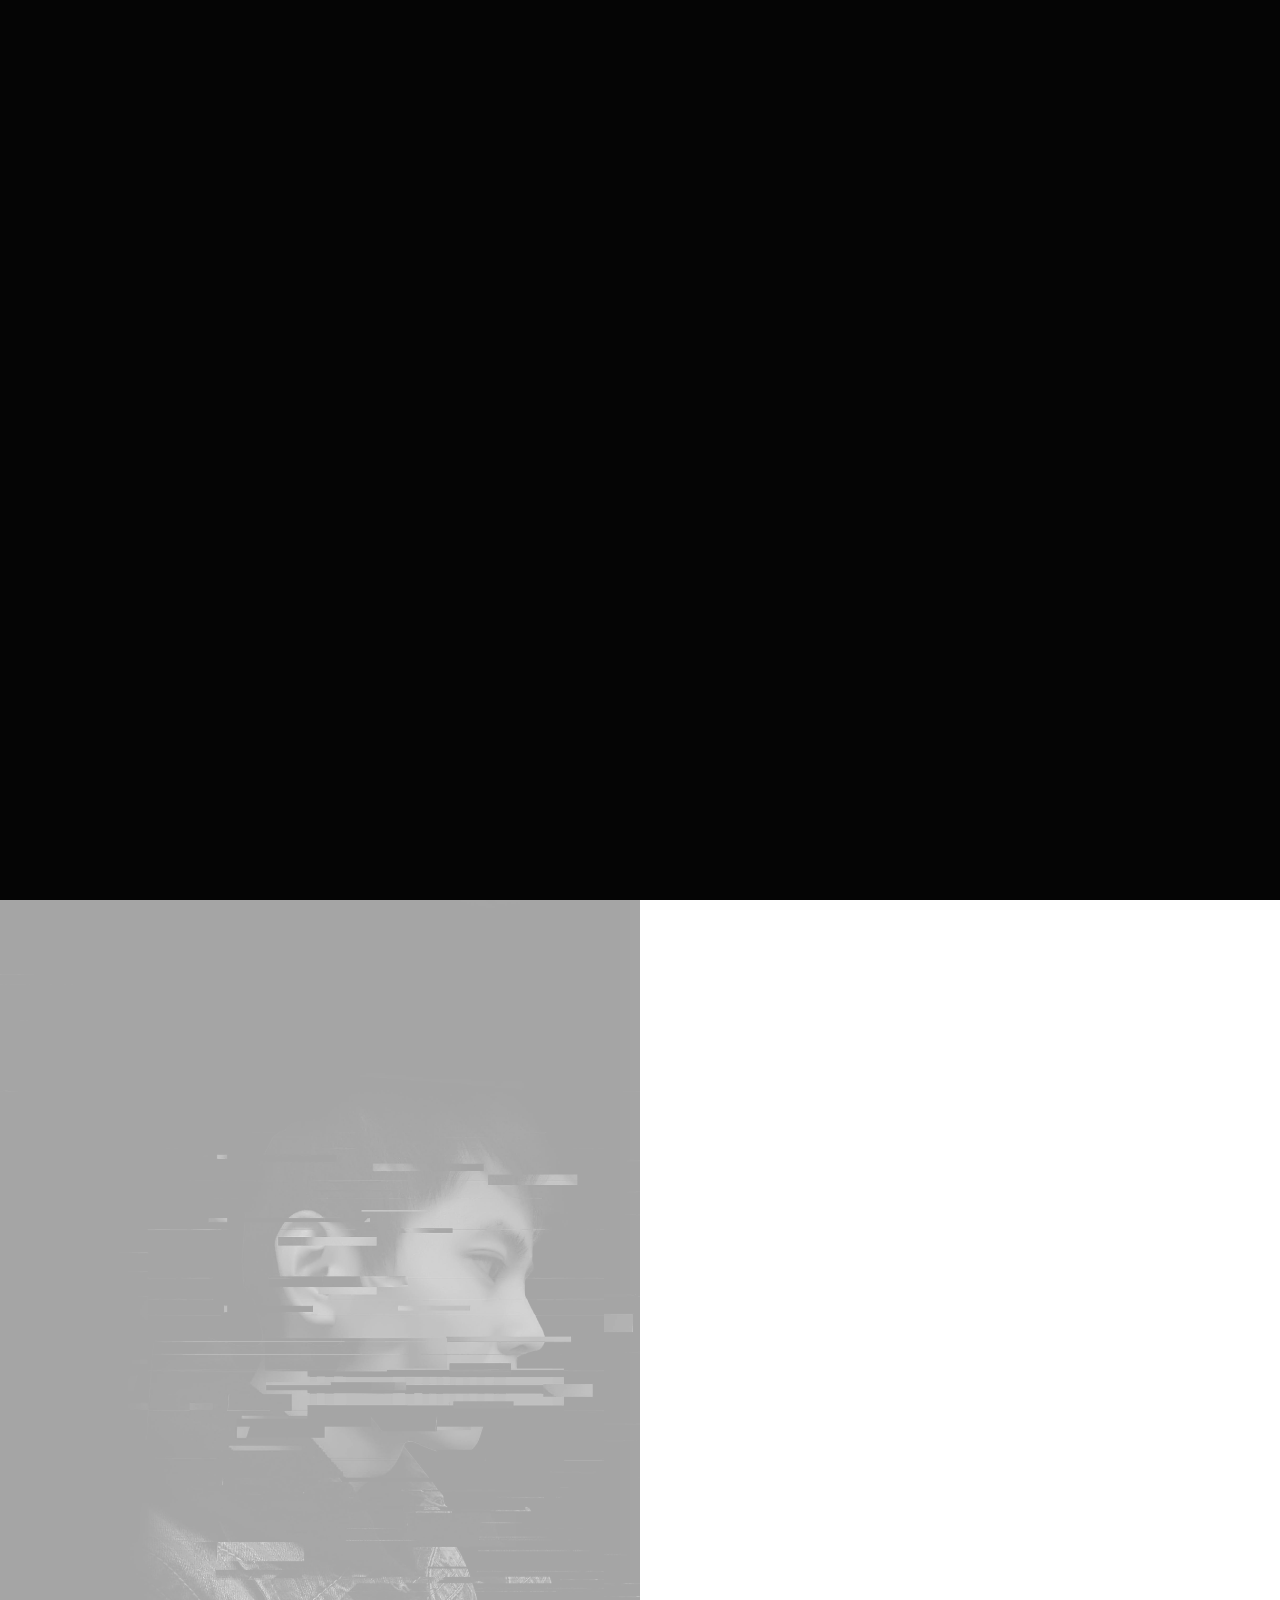
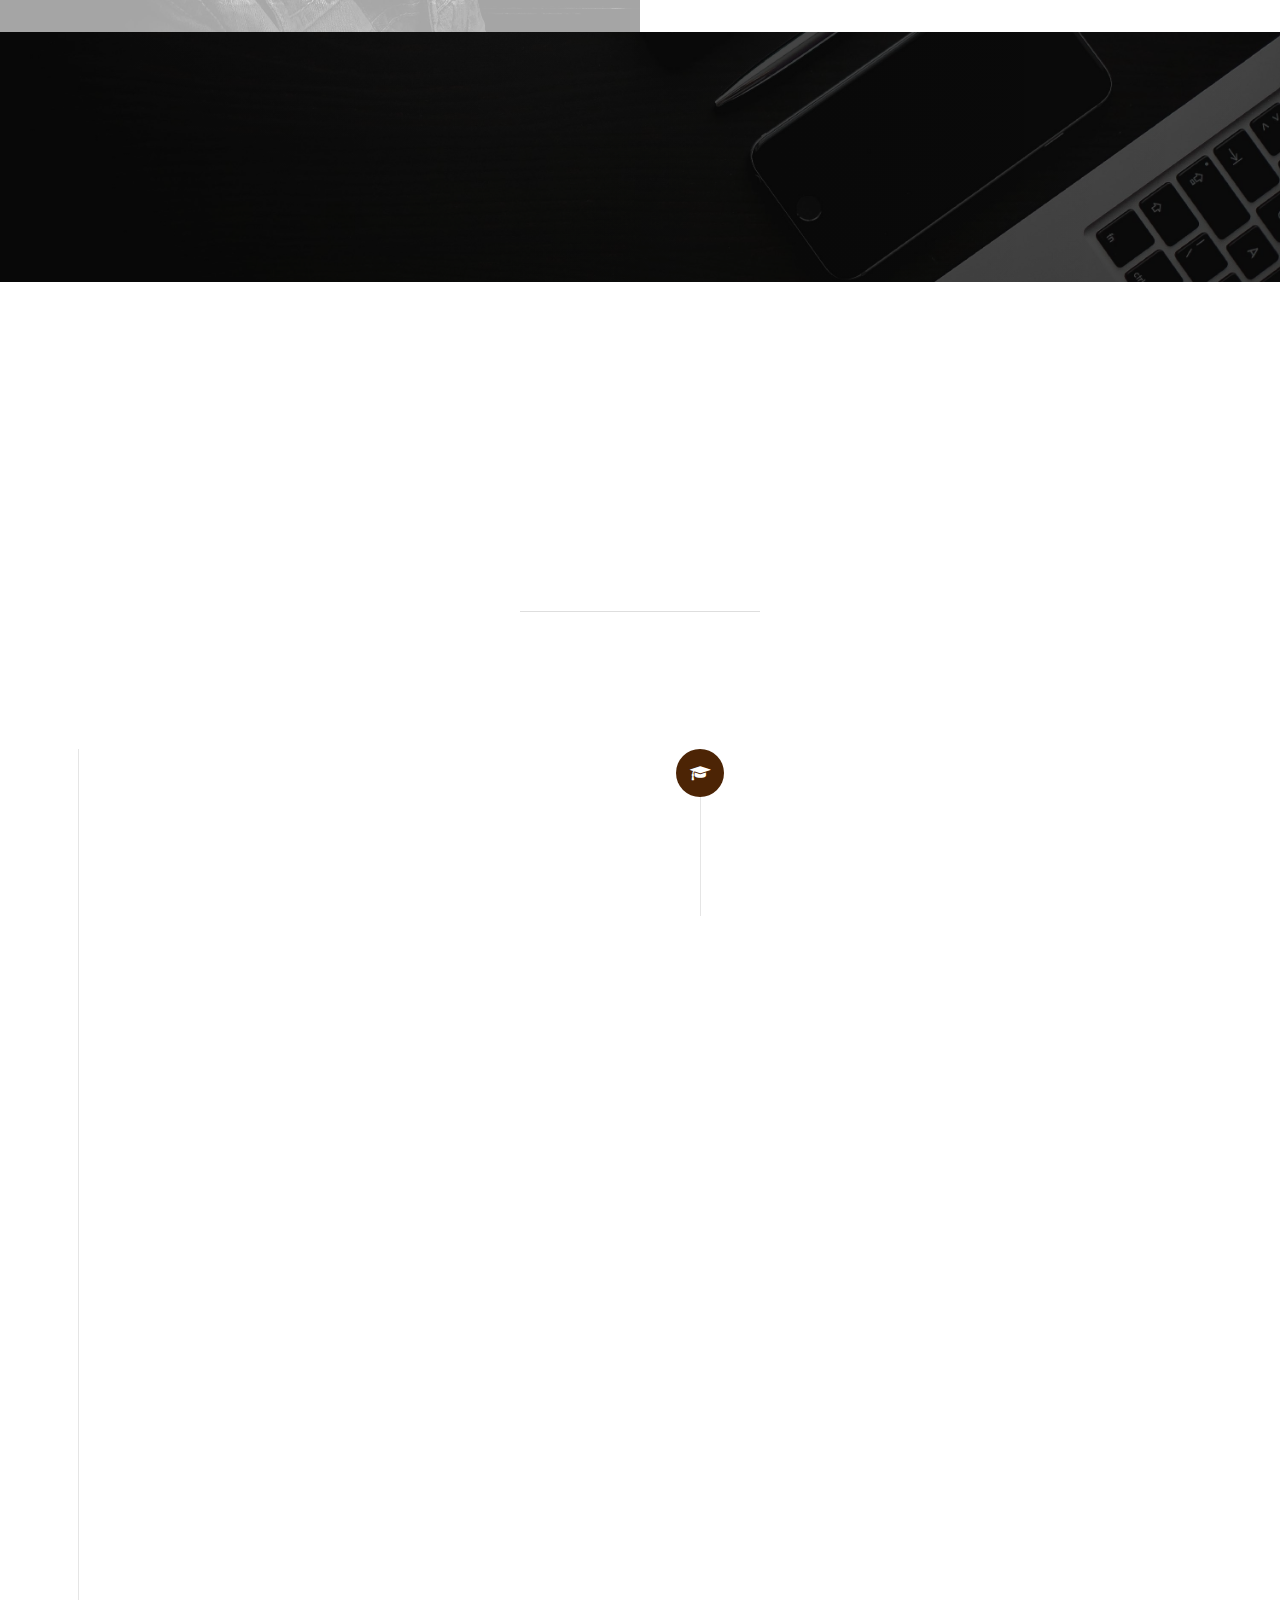
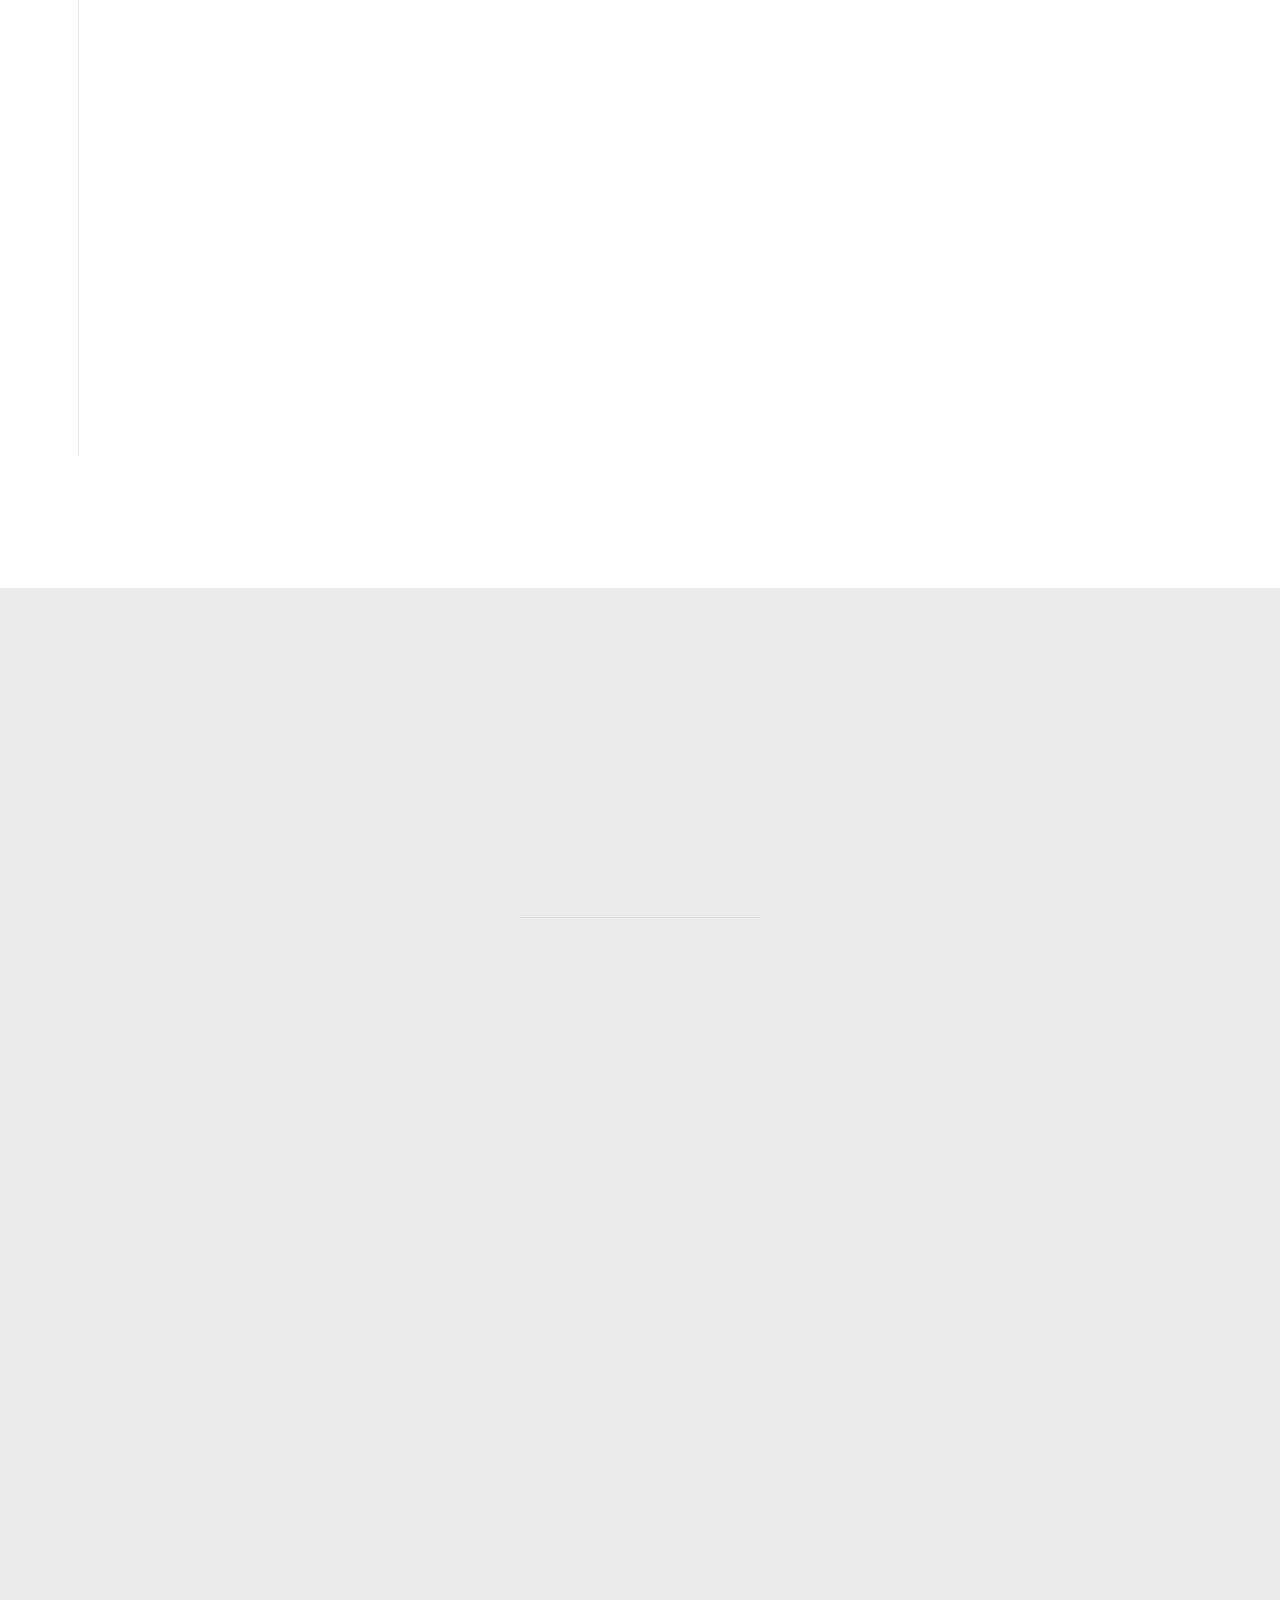
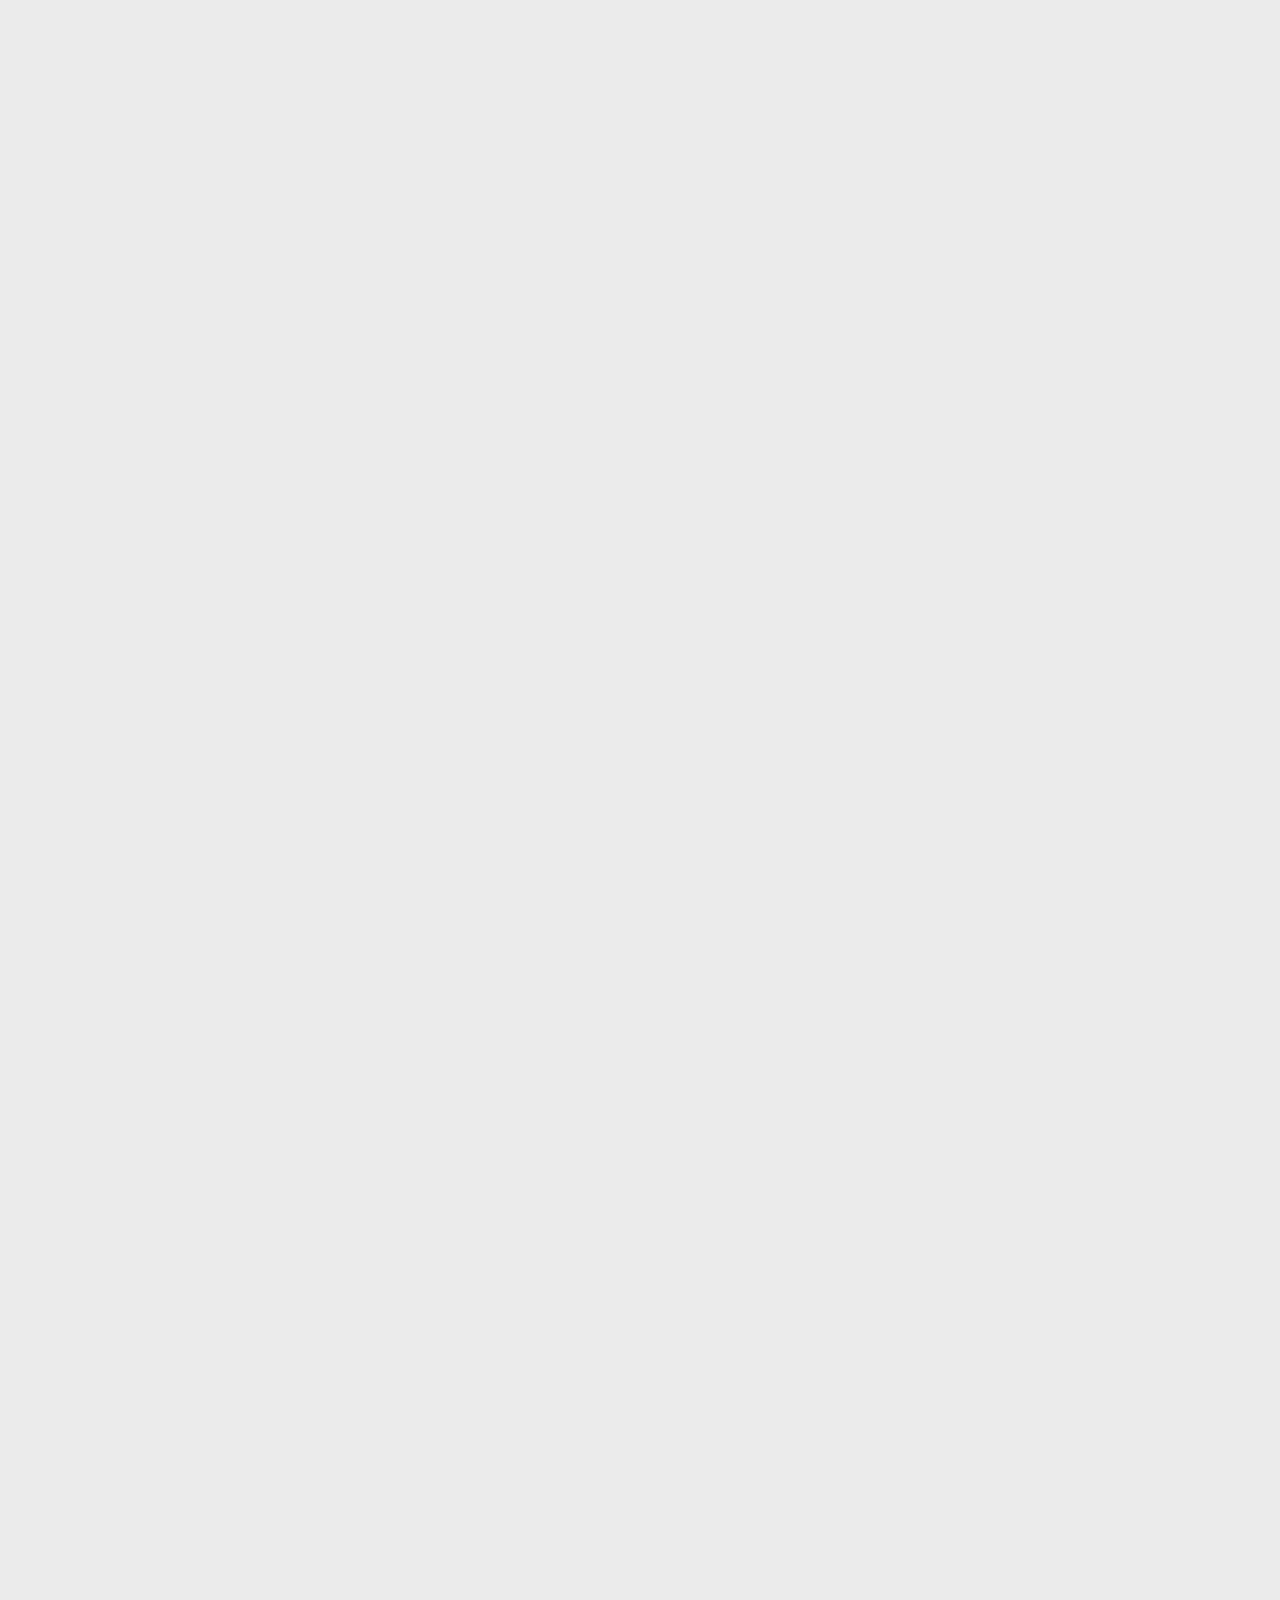
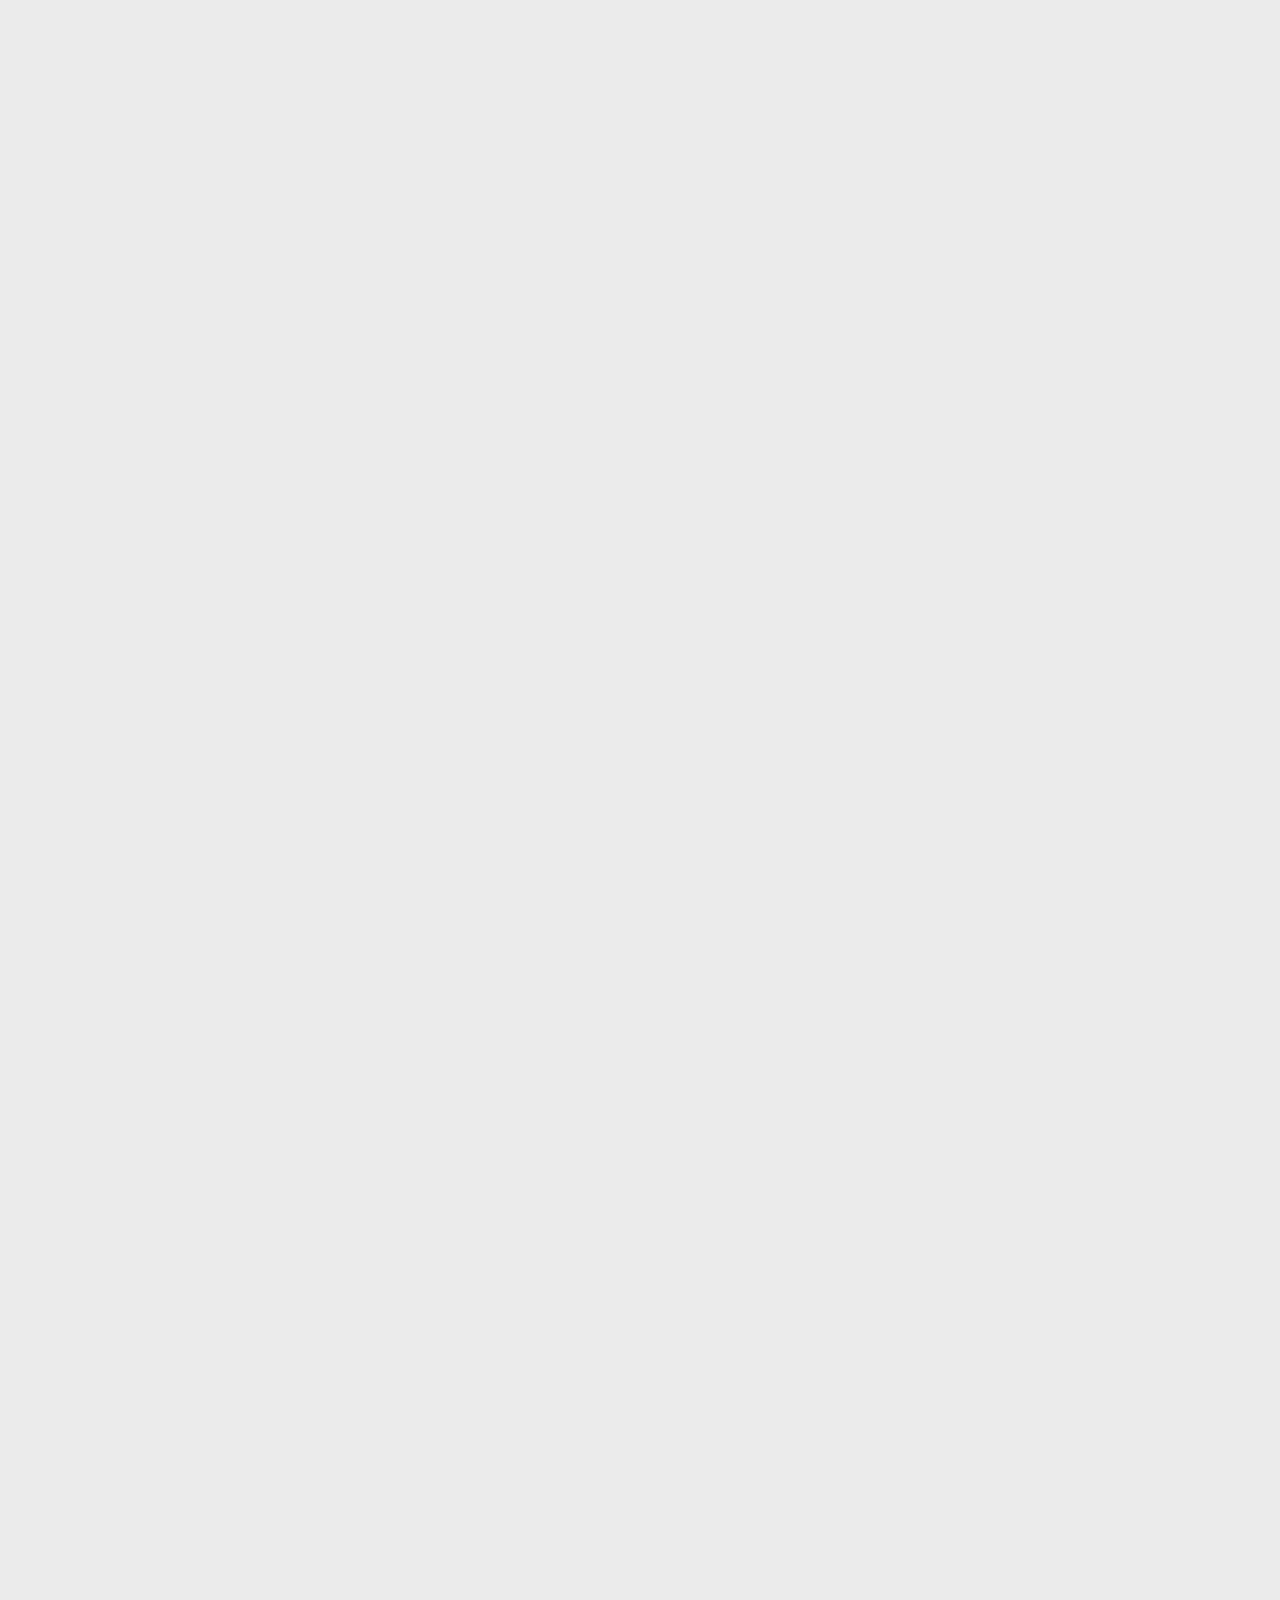
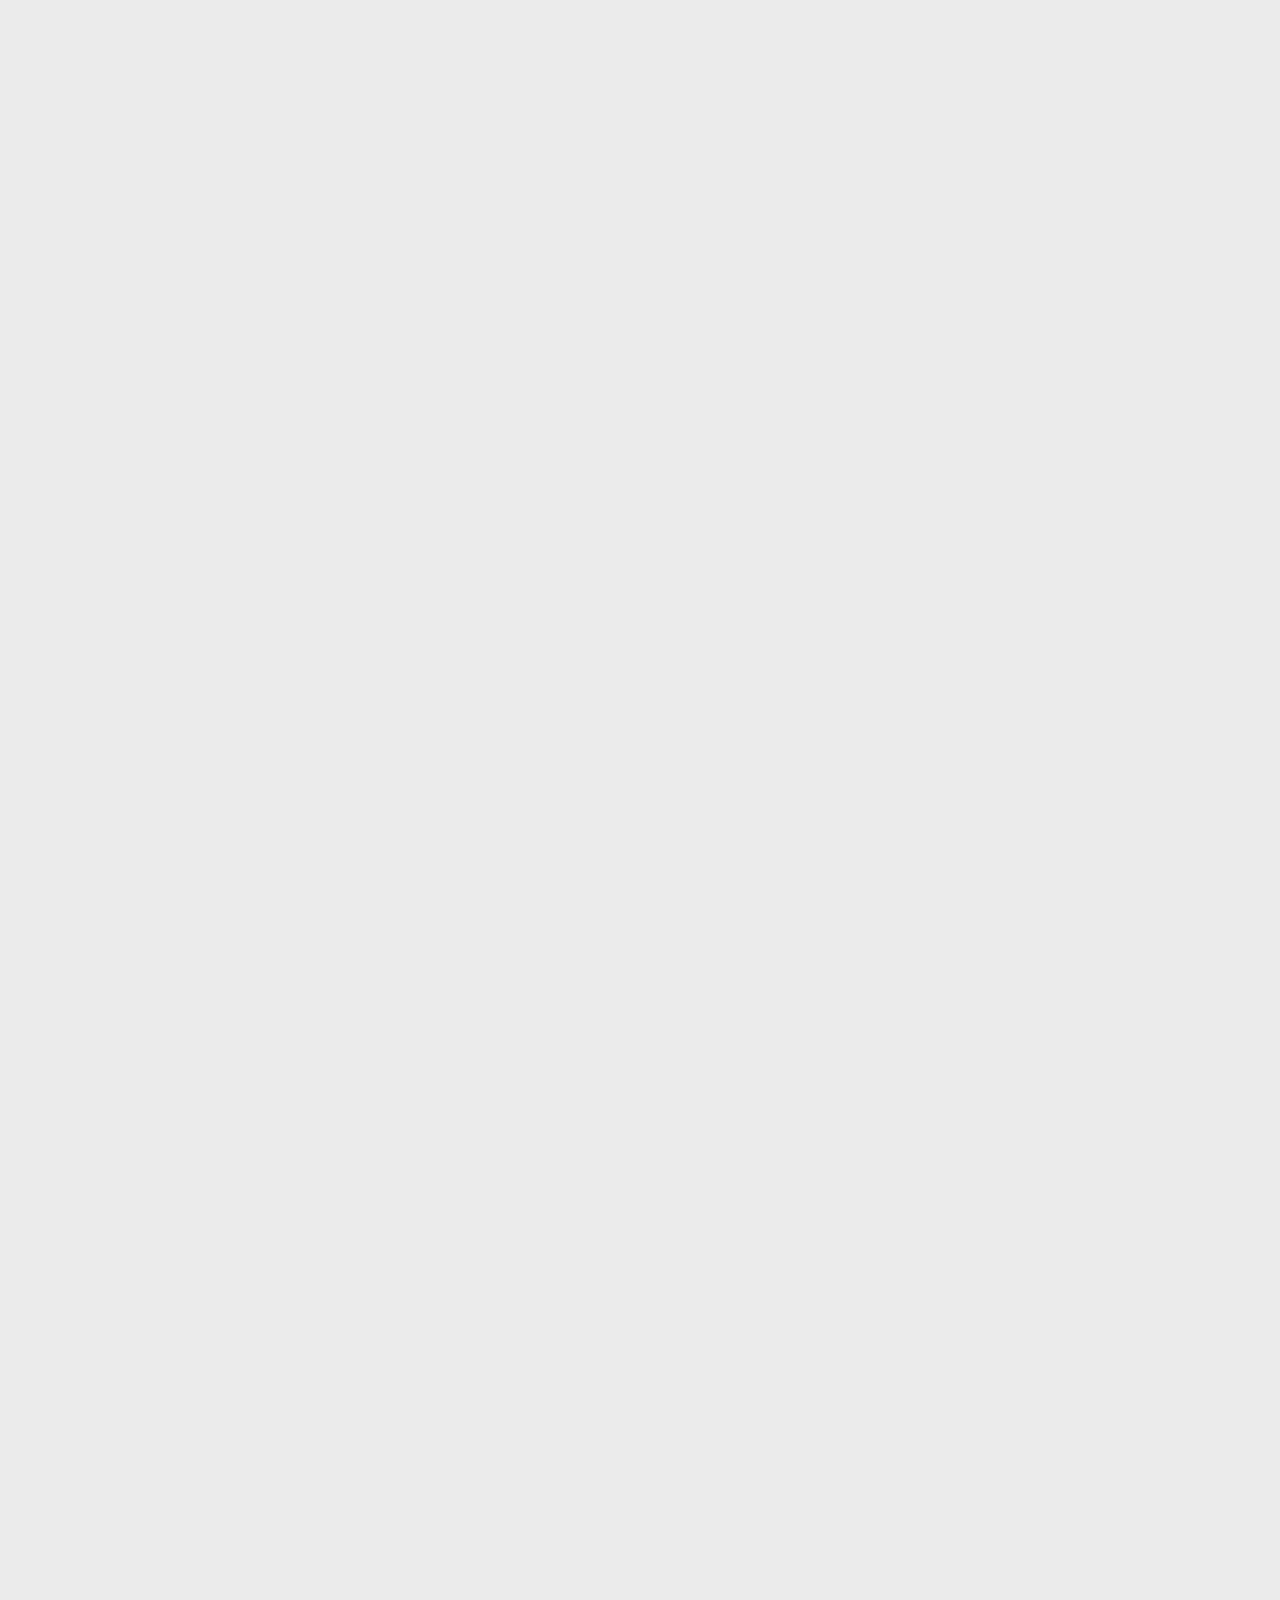
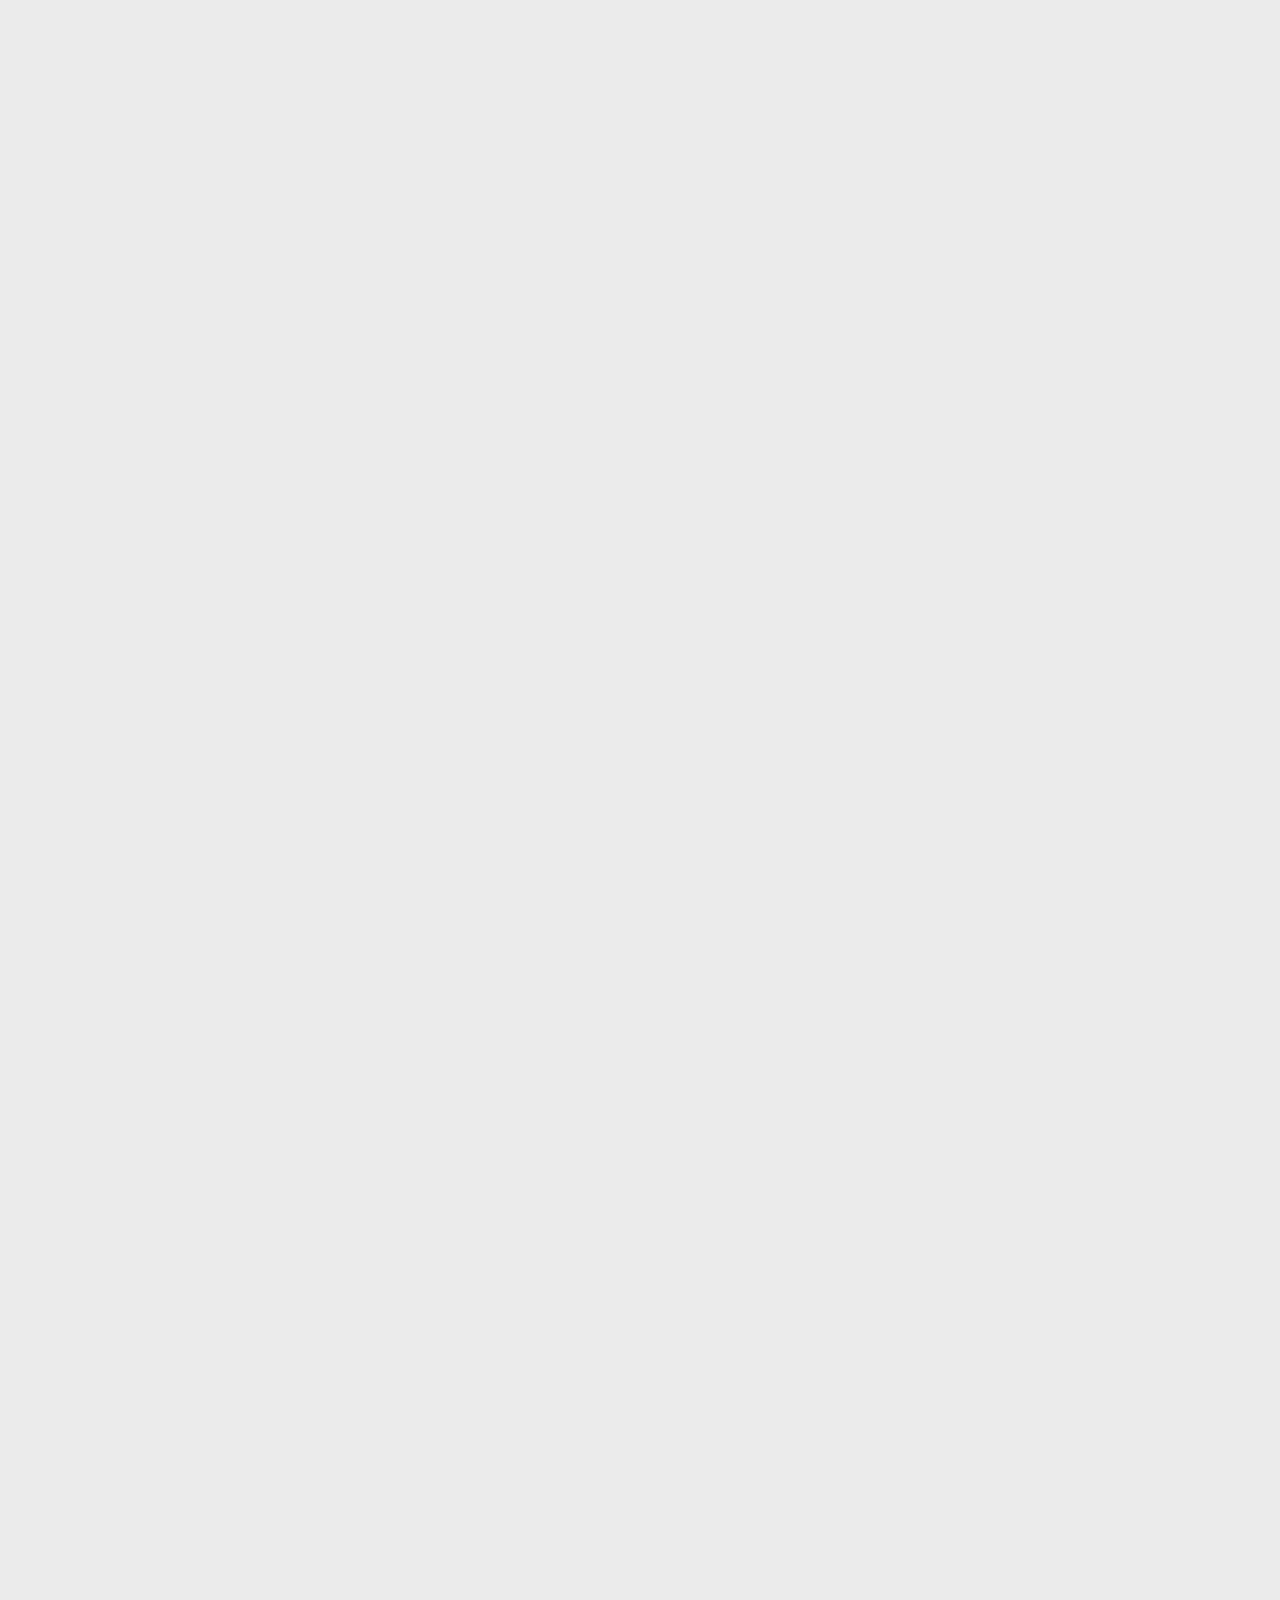
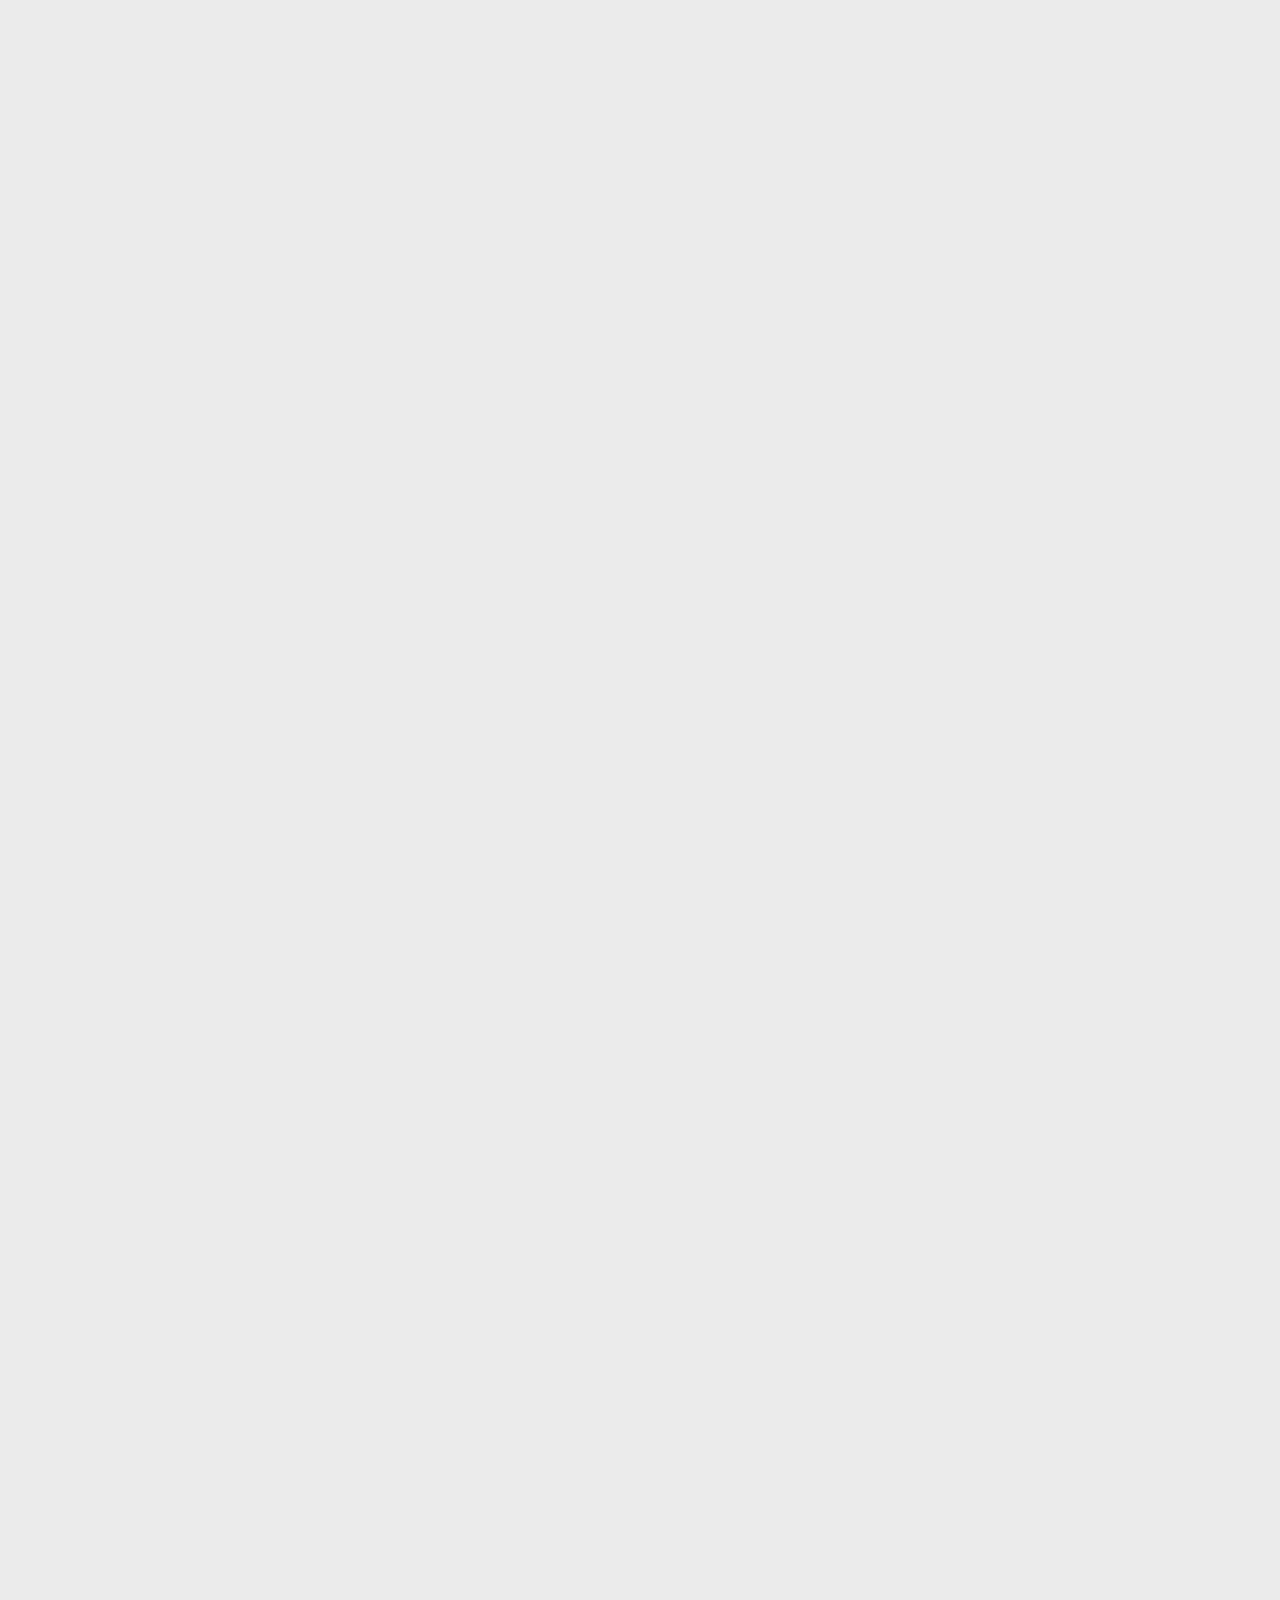
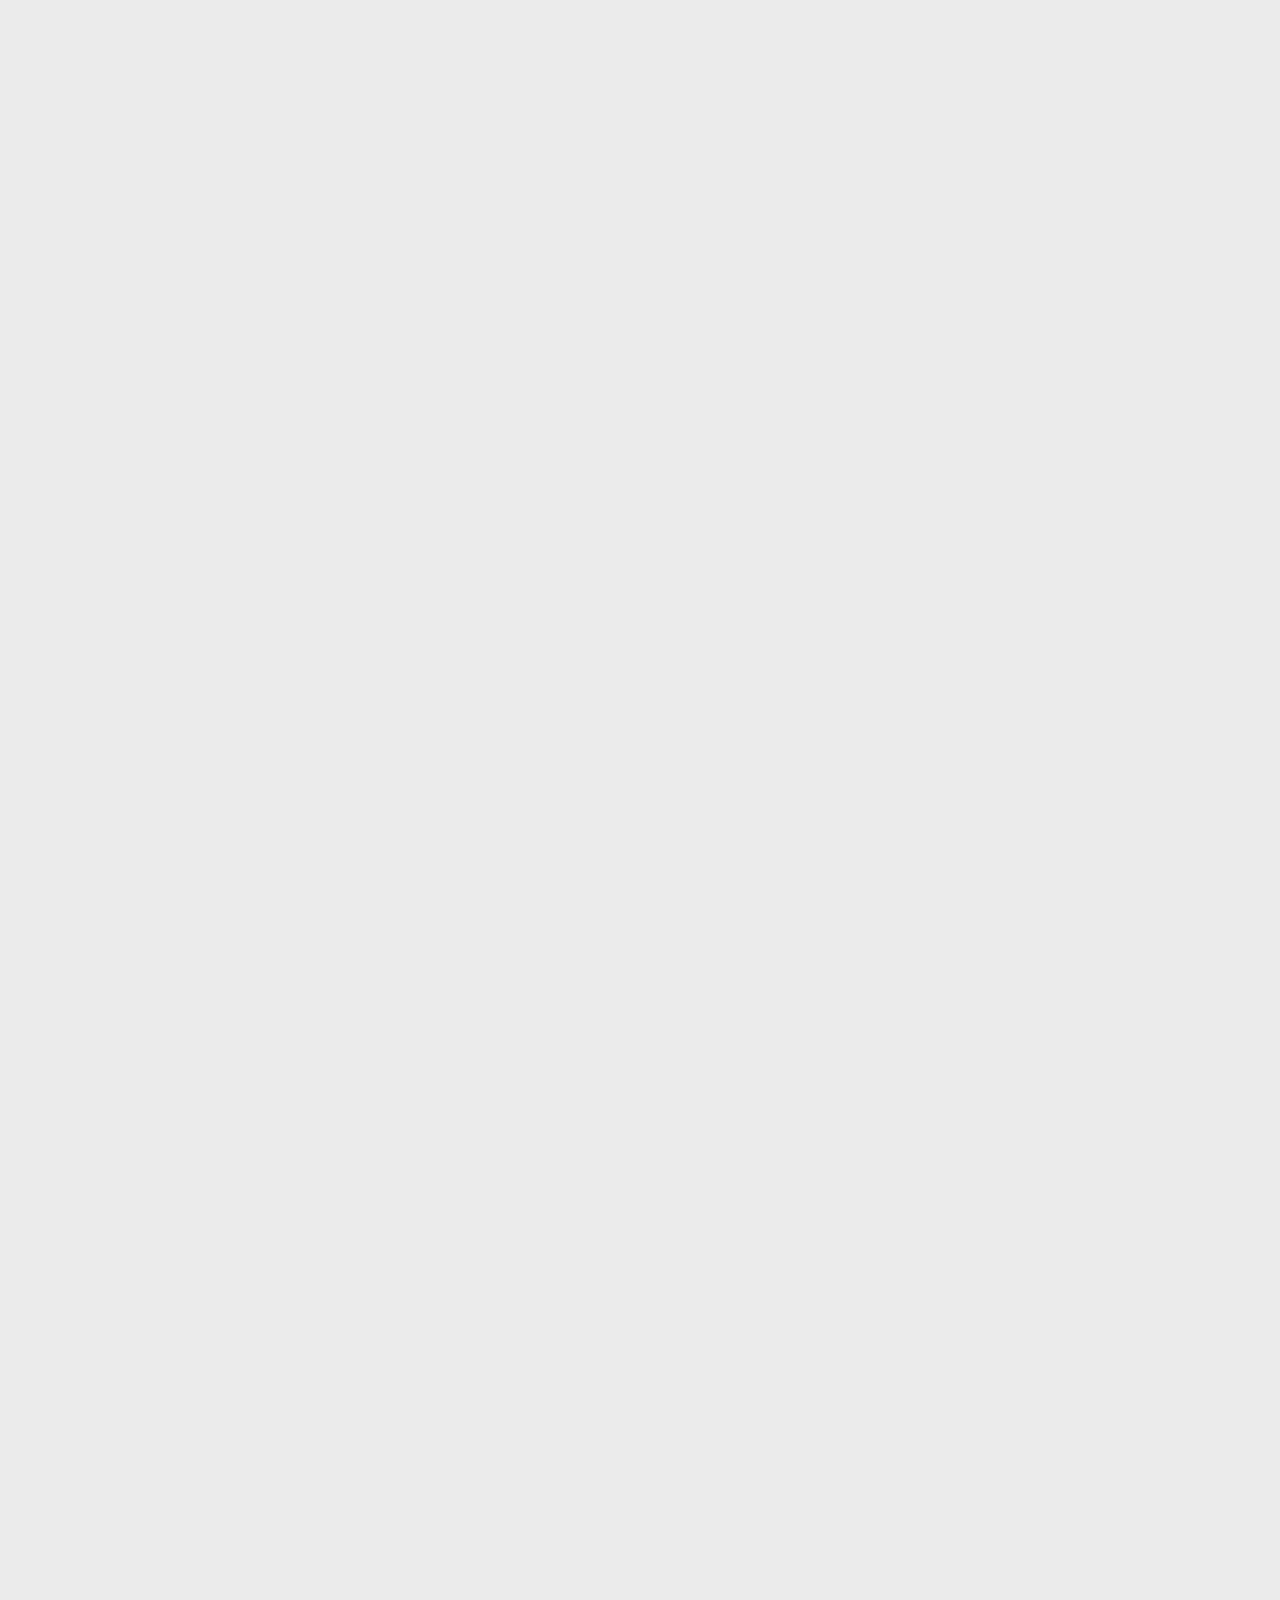
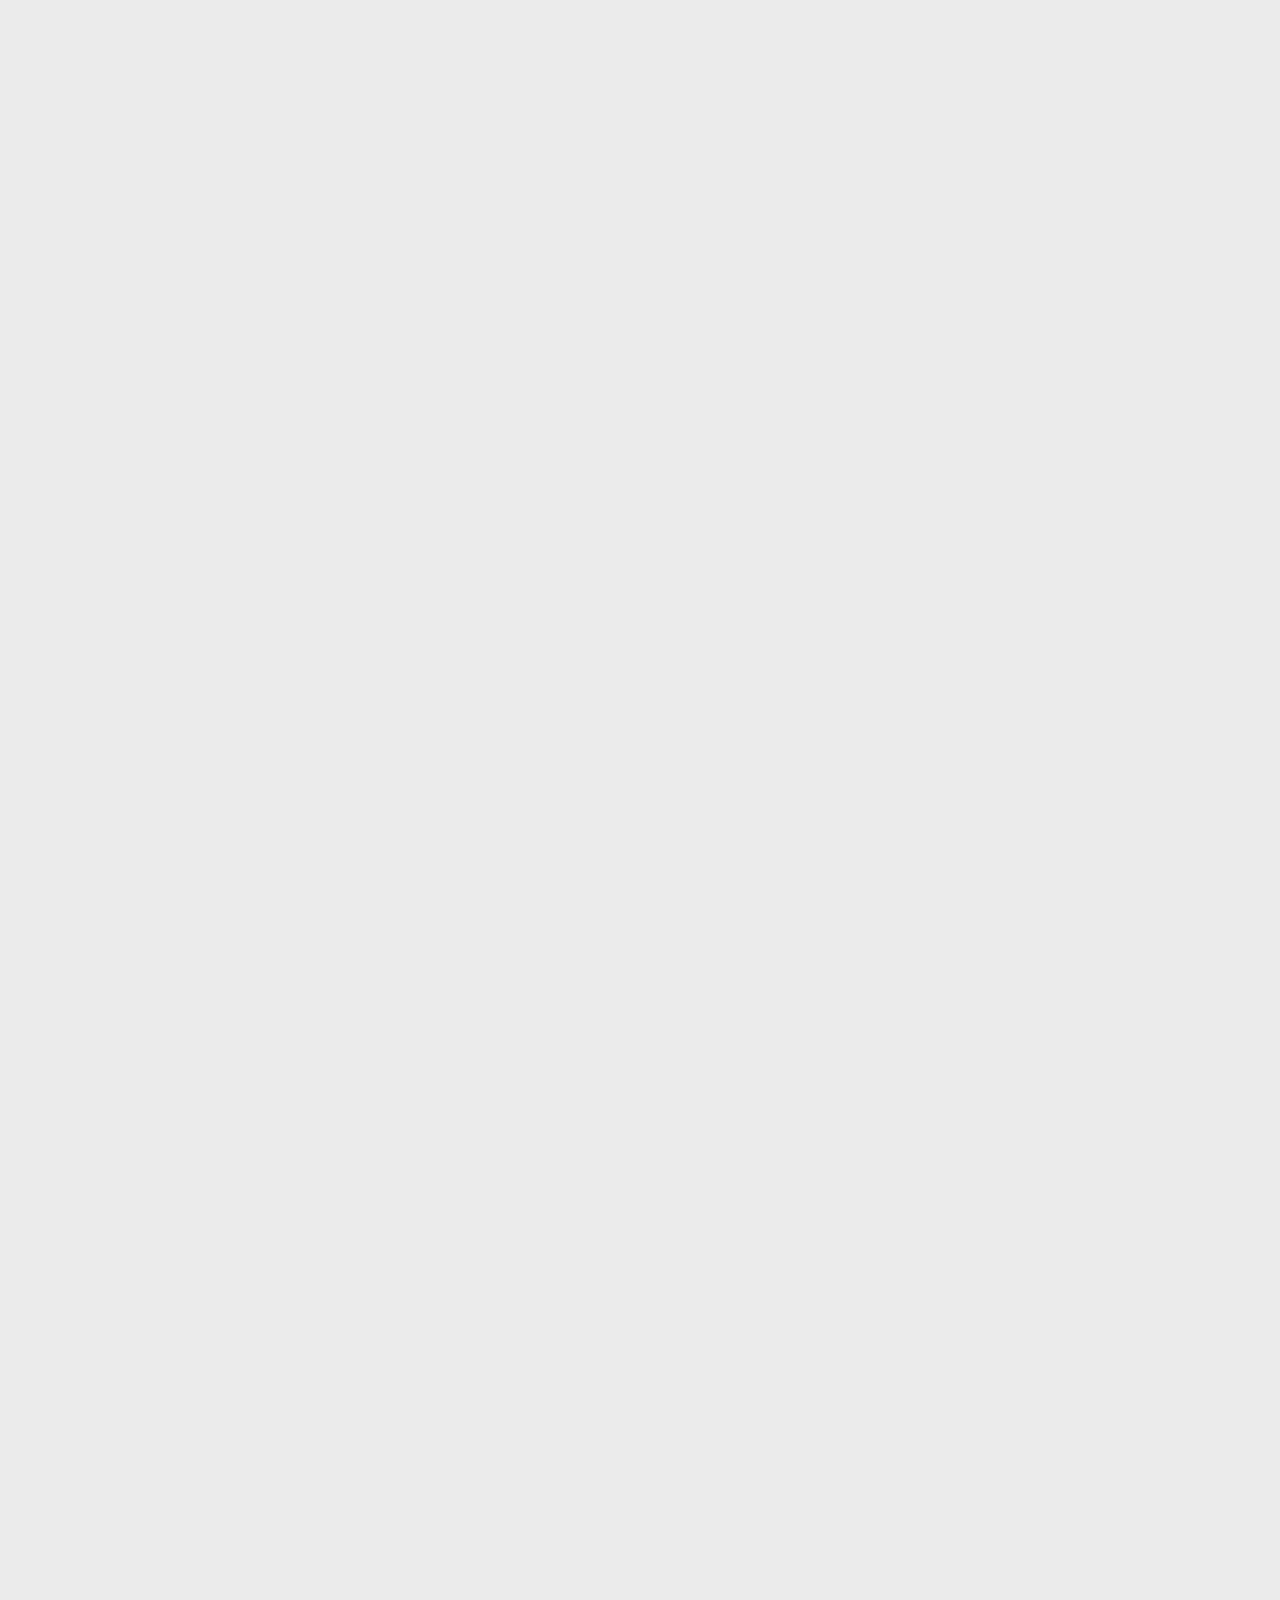
==== commit 35c13062: "1" ====
--- a/index.html
+++ b/index.html
@@ -122,42 +122,43 @@
    			<div class="about-profile-bg"></div>
 
 				<div class="intro">
-					<h3 class="animate-this">About</h3>
+					<h3 class="animate-this">关于我</h3>
 	   			<h1 class="animate-this">More About Me.</h1>
 
-	   			<p class="lead animate-this">Lorem ipsum Ut eiusmod ex magna sit dolor esse adipisicing minim ad cupidatat eu veniam nostrud mollit laboris sunt magna velit culpa consectetur nostrud consectetur labore sed do.</p>					
+	   			<p class="lead animate-this">1993年出生的水瓶座，家乡在黑龙江省的一个小县城。</p>					
 				</div>   		
 
    			<p class="animate-this">
-   			Lorem ipsum Nisi officia Duis irure voluptate dolor commodo pariatur occaecat aliquip adipisicing voluptate Ut in qui ea sint occaecat in commodo in in in incididunt ut sunt in Ut Duis in ut ex qui anim cupidatat cupidatat ex in non dolore labore ea amet cillum ea qui dolor nisi sed velit mollit exercitation ex fugiat labore in deserunt culpa laborum culpa anim dolore laboris amet irure mollit proident velit fugiat aute ea elit magna consequat qui officia quis elit Duis dolor esse cupidatat tempor proident voluptate aliqua ex cupidatat do eiusmod veniam irure laborum ut magna nostrud dolore ullamco commodo elit sit magna aliqua laborum veniam officia dolor.	
+   			我大概是美图秀秀初期用户了，高中的时候觉得可以做一点自己喜欢的图片非常有意思。当美图秀秀的功能不能满足我的时候，直到我在某个论坛发现了Photoshop这个名字，初识PS，这件事大概间接影响我走上了设计这条不归路吧。。
    			</p>
 
-   			<p class="animate-this">Lorem ipsum Minim nisi dolore proident Ut dolor quis deserunt voluptate Ut voluptate enim ut adipisicing fugiat cupidatat nisi adipisicing labore non adipisicing in sit proident. Ut in qui ea sint occaecat in commodo in in in incididunt ut</p>
-
-   			<p>
-   				<a href="#" class="button full-width animate-this">Contact Me</a>
-   				<a href="#" class="button button-primary full-width animate-this">Download CV</a>
-   			</p>  			
-
-   		</div> <!-- end about-profile  -->
+   			<p class="animate-this">我已经把设计当做自己的终身事业，即使有一天我不再做设计了，应该也离不开，这应该是每个设计师的偏执与梦想。我觉得自己做设计的状态是：60%为了面包，20%为了效果，10%的创意，还有留给自己10%的空间随心所欲。如果非要谈一谈我的梦想的话，我希望：“摆脱别人的期待，找到真正的自己。”</p>
+</div> <!-- end about-profile  -->
 
    		<div class="about-services">
 
 				<div class="intro">
-	   			<h3 class="animate-this">Services</h3>
+	   			<h3 class="animate-this">我的技能</h3>
 	   			<h1 class="animate-this">What I Do.</h1>
 
-	   			<p class="lead animate-this">Lorem ipsum Ut eiusmod ex magna sit dolor esse adipisicing minim ad cupidatat eu veniam nostrud mollit laboris sunt magna velit. Ut dolor quis deserunt voluptate.</p>
+	   			<p class="lead animate-this">　</p>
    			</div>
 
    			<ul class="services">
+   				<li class="item-uiux animate-this">
+   				  <div class="icon-wrap"> <i class="icon-Checked"></i> </div>
+   				  <div class="service-item">
+   				    <h4>海报/主视觉设计</h4>
+   				    <p>这是我目前所擅长的，相比较其他设计师，自己再这方面所突出特点应该就是高效率。我也非常喜欢去学习一些非常规手法。 </p>
+			      </div>
+			  </li>
    				<li class="item-branding animate-this">
    					<div class="icon-wrap">
    						<i class="icon-RegisteredTrademark"></i>
    					</div>
    					<div class="service-item">
-   						<h4>Branding</h4>
-   						<p>Lorem ipsum Sit Ut eu Ut commodo velit ea et ex officia dolor laborum do in quis ut in occaecat non Duis ut sint voluptate esse consequat aute incididunt in voluptate incididunt.
+   						<h4>品牌设计</h4>
+   						<p>这是我一直喜欢的，我觉得没有什么比见证一个品牌的成长更令人兴奋了。
    						</p>
    					</div>   					
    				</li>
@@ -166,28 +167,8 @@
    						<i class="icon-Picture"></i>
    					</div>
    					<div class="service-item">
-   						<h4>Photography</h4>
-   						<p>Lorem ipsum Sit Ut eu Ut commodo velit ea et ex officia dolor laborum do in quis ut in occaecat non Duis ut sint voluptate esse consequat aute incididunt in voluptate incididunt.
-   						</p>
-   					</div>   					
-   				</li>
-   				<li class="item-webdesign animate-this">
-   					<div class="icon-wrap">
-   						<i class="icon-HTML"></i>
-   					</div>
-   					<div class="service-item">
-   						<h4>Web Design</h4>
-   						<p>Lorem ipsum Sit Ut eu Ut commodo velit ea et ex officia dolor laborum do in quis ut in occaecat non Duis ut sint voluptate esse consequat aute incididunt in voluptate incididunt.
-   						</p>
-   					</div>   					
-   				</li>
-   				<li class="item-uiux animate-this">
-   					<div class="icon-wrap">
-   						<i class="icon-Checked"></i>
-   					</div>
-   					<div class="service-item">
-   						<h4>UI/UX Design</h4>
-   						<p>Lorem ipsum Sit Ut eu Ut commodo velit ea et ex officia dolor laborum do in quis ut in occaecat non Duis ut sint voluptate esse consequat aute incididunt in voluptate incididunt.
+   						<h4>摄影</h4>
+   						<p>虽然我没有系统学习过摄影，手动挡用的也不是很好，但经历过几万次快门的洗礼，拍的照片也还是可以看的。
    						</p>
    					</div>   					
    				</li>
@@ -1084,7 +1065,7 @@
         		  </div><!-- end folio-item -->
 	           
 		    <div class="brick folio-item">
-	               <div class="item-wrap animate-this"  data-src="images/portfolio/dalishuishou.jpg"  data-sub-html="#34">     	
+	               <div class="item-wrap animate-this"  data-src="images/portfolio/nala.jpg"  data-sub-html="#34">     	
 	                  <a href="#" class="overlay">
 	                  	<img src="images/portfolio/nala.jpg" alt="nala">	                     
 	                     <div class="item-text">	     					    
--- a/css/main.css
+++ b/css/main.css
@@ -3078,7 +3078,7 @@
  *
  * ------------------------------------------------------------------- */
 footer {
-	padding-top: 4.2rem;
+	padding-top: 24rem;
 	padding-bottom: 4.2rem;
 	text-align: center;
 	font-family: "montserrat-regular", sans-serif;
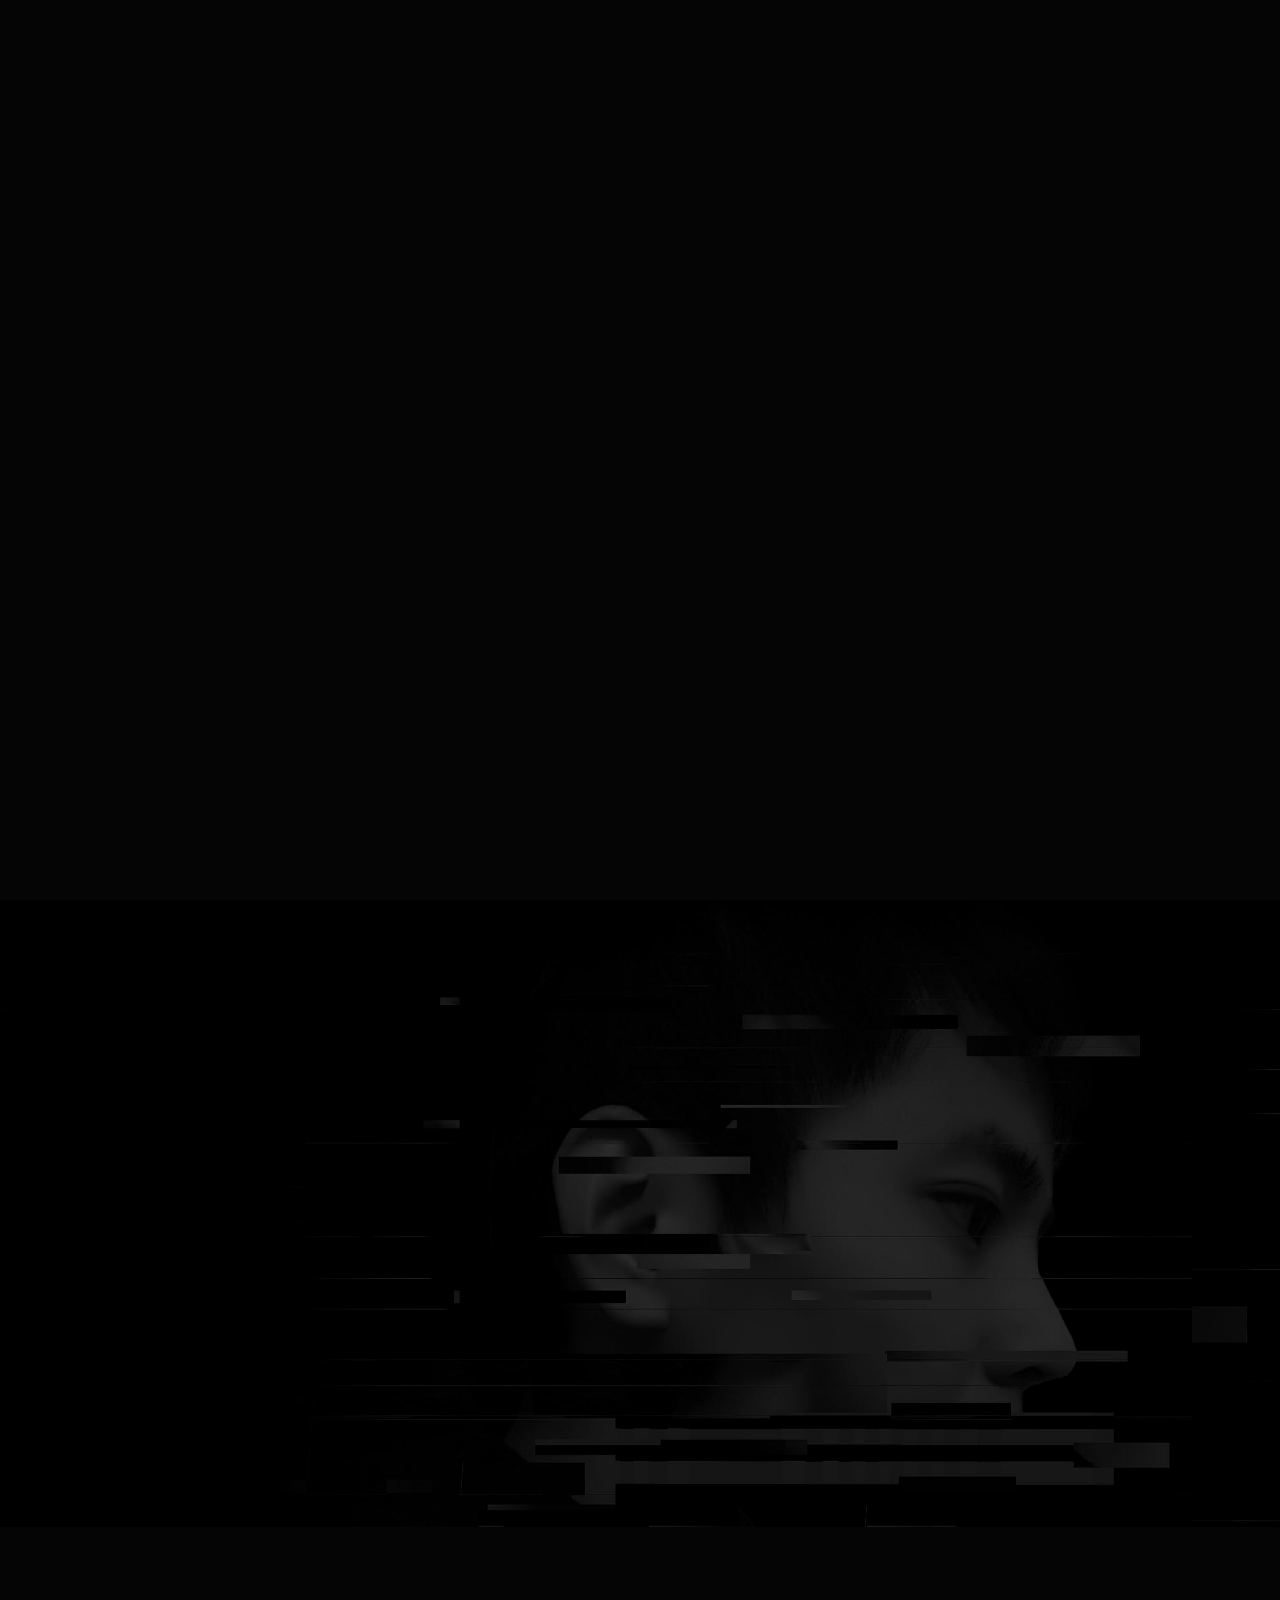
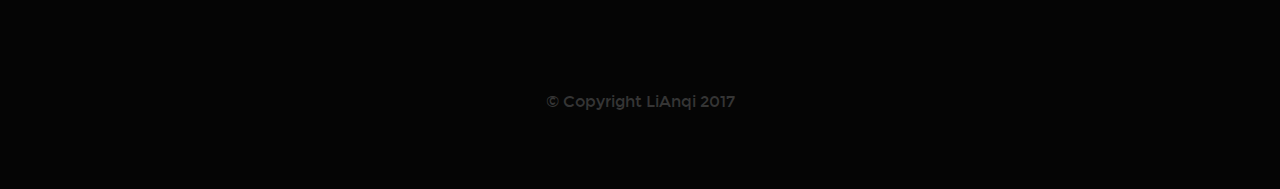
==== commit c9758bb8: "1" ====
--- a/index.html
+++ b/index.html
@@ -56,11 +56,11 @@
 	   	<h3>LiAnqi.</h3>  
 
 			<ul class="nav-list">
-				<li class="current"><a class="smoothscroll" href="#home" title="">Home</a></li>
-				<li><a class="smoothscroll" href="#about" title="">About me</a></li>
+				<li class="current"><a href="index.html" title="">Home</a></li>
+				<li><a href="about.html" title="">About me</a></li>
 				
-				<li><a class="smoothscroll" href="#credentials" title="">Experience</a></li>
-				<li><a class="smoothscroll" href="#portfolio" title="">Works</a></li>
+				<li><a href="experience.html" title="">Experience</a></li>
+				<li><a href="portfolio.html" title="">Works</a></li>
 								
 				<li><a class="smoothscroll" href="#contact" title="">Contact</a></li>						
 			</ul>
@@ -90,9 +90,9 @@
 				  			</h1>	
 
 							<ul class="home-section-links">
-								<li class="animate-intro">More <a href="#about" class="smoothscroll">About Me</a></li>
-								<li class="animate-intro">View <a href="#credentials" class="smoothscroll">My Experience</a></li>
-								<li class="animate-intro">View <a href="#portfolio" class="smoothscroll">My Works</a></li>
+								<li class="animate-intro">More <a href="about.html" >About Me</a></li>
+								<li class="animate-intro">View <a href="experience.html" >My Experience</a></li>
+								<li class="animate-intro">View <a href="portfolio.html" >My Works</a></li>
 								<li class="animate-intro">About <a href="#contact" class="smoothscroll">My Contact</a></li>								
 							</ul>
 
@@ -109,1524 +109,6 @@
    </section> <!-- end home -->
 
 
-   <!-- about
-   ================================================== -->
-   <section id="about">
-
-   	<div class="about-profile-bg"></div>
-
-   	<div class="about-wrap">
-
-   		<div class="about-profile">
-
-   			<div class="about-profile-bg"></div>
-
-				<div class="intro">
-					<h3 class="animate-this">关于我</h3>
-	   			<h1 class="animate-this">More About Me.</h1>
-
-	   			<p class="lead animate-this">1993年出生的水瓶座，家乡在黑龙江省的一个小县城。</p>					
-				</div>   		
-
-   			<p class="animate-this">
-   			我大概是美图秀秀初期用户了，高中的时候觉得可以做一点自己喜欢的图片非常有意思。当美图秀秀的功能不能满足我的时候，直到我在某个论坛发现了Photoshop这个名字，初识PS，这件事大概间接影响我走上了设计这条不归路吧。。
-   			</p>
-
-   			<p class="animate-this">我已经把设计当做自己的终身事业，即使有一天我不再做设计了，应该也离不开，这应该是每个设计师的偏执与梦想。我觉得自己做设计的状态是：60%为了面包，20%为了效果，10%的创意，还有留给自己10%的空间随心所欲。如果非要谈一谈我的梦想的话，我希望：“摆脱别人的期待，找到真正的自己。”</p>
-</div> <!-- end about-profile  -->
-
-   		<div class="about-services">
-
-				<div class="intro">
-	   			<h3 class="animate-this">我的技能</h3>
-	   			<h1 class="animate-this">What I Do.</h1>
-
-	   			<p class="lead animate-this">　</p>
-   			</div>
-
-   			<ul class="services">
-   				<li class="item-uiux animate-this">
-   				  <div class="icon-wrap"> <i class="icon-Checked"></i> </div>
-   				  <div class="service-item">
-   				    <h4>海报/主视觉设计</h4>
-   				    <p>这是我目前所擅长的，相比较其他设计师，自己再这方面所突出特点应该就是高效率。我也非常喜欢去学习一些非常规手法。 </p>
-			      </div>
-			  </li>
-   				<li class="item-branding animate-this">
-   					<div class="icon-wrap">
-   						<i class="icon-RegisteredTrademark"></i>
-   					</div>
-   					<div class="service-item">
-   						<h4>品牌设计</h4>
-   						<p>这是我一直喜欢的，我觉得没有什么比见证一个品牌的成长更令人兴奋了。
-   						</p>
-   					</div>   					
-   				</li>
-   				<li class="item-photography animate-this">
-   					<div class="icon-wrap">
-   						<i class="icon-Picture"></i>
-   					</div>
-   					<div class="service-item">
-   						<h4>摄影</h4>
-   						<p>虽然我没有系统学习过摄影，手动挡用的也不是很好，但经历过几万次快门的洗礼，拍的照片也还是可以看的。
-   						</p>
-   					</div>   					
-   				</li>
-   			</ul>   			
-
-   		</div> <!-- end about-services  -->   		
-
-   	</div> <!-- end about-wrap  -->
-
-   </section> <!-- end about -->
-
-
-   <!-- about
-   ================================================== -->
-   <section id="skills">
-
-   	<div class="overlay"></div>
-   	<div class="gradient-overlay"></div>
-<!-- end row wide -->
-
-   </section> <!-- end skills -->
-   <div class="copyrights">Collect from <a href="http://www.cssmoban.com/" >网页模板</a></div>
-
-
-   <!-- credentials
-   ================================================== -->
-   <section id="credentials">
-
-   	<div class="row narrow section-intro with-bottom-sep">
-   		<div class="col-twelve">
-   			<h3 class="animate-this">个人职业/教育经历</h3>
-	   		<h1 class="animate-this">More of My Experience.</h1>  			
-	   		
-	   		<p class="lead">　　　</p>	   			
-   		</div>   		
-   	</div> <!-- end section-intro -->
-
-		<div class="row wide credentials-content">
-
-			<div class="col-six tab-full left">
-
-				<h2 class="animate-this">Experience</h2>
-
-	   		<div class="timeline-wrap">
-
-   				<div class="timeline-block animate-this">
-	   				<div class="timeline-ico">
-	   					<i class="fa fa-briefcase"></i>
-	   				</div>
-	   				<div class="timeline-header">
-	   					<p class="timeframe">May 2014</p>
-	   					<h3>哈尔滨晓升广告传播集团</h3>
-	   					<h4>平面设计</h4>	   					
-	   				</div>
-	   				<div class="timeline-content">	   					
-	   					<p>任职平面设计，熟悉4A广告公司工作流程。服务过中国移动、中国联通，以及集团下奥奇丽等品牌。</p>
-	   				</div>
-   				  <div class="timeline-content">
-	   				  <p>2014/08出差至 广州瑞欣化妆品厂负责日化线商品包装设计</p>
-</div>
-	   			</div> <!-- end timeline-block -->
-
-	   			<div class="timeline-block animate-this">
-	   				<div class="timeline-ico">
-	   					<i class="fa fa-briefcase"></i>
-	   				</div>
-	   				<div class="timeline-header">
-	   					<p class="timeframe">November 2014</p>
-	   					<h3>福建威佳娱乐投资管理集团</h3>
-	   					<h4>主创设计师/企宣/摄影/执行</h4>	   				
-	   				</div>
-	   				<div class="timeline-desc">	   					
-	   					<p>2014/11 在威佳集团旗下 F1 CLUB担任平面设计+执行，负责派对视觉海报设计，以及相关延展物料的设计，并做执行跟进。线下KV设计、延展物料设计。</p>
-   					  <p>2015/05 调至威佳集团品牌中心 任职主创设计师，负责主视觉设计，微信平台推广与发布、易企秀H5页面设计。参与策划案、执行案、活动布场、摄影。</p>
-	   				</div>
-	   			</div> <!-- end timeline-block -->
-
-	   			<div class="timeline-block animate-this">
-	   				<div class="timeline-ico">
-	   					<i class="fa fa-briefcase"></i>
-	   				</div>
-	   				<div class="timeline-header">
-	   					<p class="timeframe">January 2016</p>
-	   					<h3>自由职业</h3>
-	   					<h4>闲职期</h4>	   					
-	   				</div>
-	   				<div class="timeline-content">	   					
-	   					<p>怀揣梦想去北漂，靠自己的客户源养活自己。找了几个工作，接触过朝阳大悦城活动外包、腾讯体育线下项目外包等主视觉设计，和北汽集团微信平台维护等等。受不了经常加班到凌晨放弃北漂......毕竟谁都有自己想要的生活对吧。</p>
-	   				</div>
-	   			</div>
-   			  <div class="timeline-block animate-this">
-	   			  <div class="timeline-ico"> <i class="fa fa-briefcase"></i> </div>
-	   			  <div class="timeline-header">
-	   			    <p class="timeframe">May 2016</p>
-	   			    <h3>福建诺南</h3>
-	   			    <h4>策划总监</h4>
-   			      </div>
-	   			  <div class="timeline-content">
-	   			    <p>派对方案策划，经费核算，活动流程跟进，部门协调对接，摄影。 策划职业看似悠闲光鲜，却有着别人不知道的压力，我还是更适合做设计。</p>
-   			      </div>
-   			  </div>
-	   			<div class="timeline-block animate-this">
-	   			  <div class="timeline-ico"> <i class="fa fa-briefcase"></i></div>
-	   			  <div class="timeline-header">
-	   			    <p class="timeframe">January 2017</p>
-	   			    <h3>佛山VICTORIA FASHION CLUB</h3>
-	   			    <h4>设计主管</h4>
-   			      </div>
-	   			  <div class="timeline-content">
-	   			    <p>主视觉设计，活动整体视觉把控，提供动态海报创意点并对宣传视频后期视觉效果提指导意见。</p>
-   			      </div>
-   			  </div> 
-	   			<!-- end timeline-block -->
-
-   			</div> <!-- end timeline-wrap -->				
-   		
-	   	</div> <!-- end col-six -->
-
-	   	<div class="col-six tab-full right">
-
-	   		<h2 class="animate-this">Education</h2>
-
-				<div class="timeline-wrap">
-
-   				<div class="timeline-block animate-this">
-	   				<div class="timeline-ico">
-	   					<i class="fa fa-graduation-cap"></i>
-	   				</div>
-	   				<div class="timeline-header">
-	   					<p class="timeframe">September 2012</p>
-	   					<h3>哈尔滨信息工程学院</h3>
-	   					<h4>数码艺术系广告专业 大专</h4>	   					
-	   				</div>
-	   				<div class="timeline-content">	   					
-	   					<p>担任学委，学校生活没什么好讲的，时间都用来玩了。拿过一次公益海报学生组全国一等奖</p>
-	   				</div>
-	   			</div> <!-- end timeline-block -->
-
-	   			<div class="timeline-ico">
-   					<i class="fa fa-graduation-cap"></i>
-   				  </div>
-<!-- end timeline-block --><!-- end timeline-block -->
-
-   			</div> <!-- end timeline-wrap -->	   		
-	   		
-	   	</div> <!-- end col-six --> 			
-
-		</div> <!-- end row wide -->    	  	
-
-   </section> <!-- end credentials -->
-   
-
-	<!-- portfolio
-   ================================================== -->
-   <section id="portfolio">
-
-   	<div class="row narrow section-intro with-bottom-sep">
-   		<div class="col-twelve">
-   			<h3 class="animate-this">部分个人作品</h3>
-	   		<h1 class="animate-this">See My Works Collection.</h1>  			
-	   		
-	   		<p class="lead animate-this">下面是筛选的部分作品，为提高浏览效率每个作品仅展示一张图片.</p>	   			
-   		</div>   		
-   	</div> <!-- end row section-intro -->
-
-   	<div class="row portfolio-content">
-   		<div class="col-twelve">
-		  <div id="folio-wrap" class="bricks-wrapper">					
-
-			  <div class="brick folio-item">
-	               <div class="item-wrap animate-this" data-src="images/portfolio/6zhou.jpg" data-sub-html="#01" > 	
-	                  <a href="#" class="overlay">
-	                  	<img src="images/portfolio/6zhou.jpg" alt="6周年主形象海报设计">	                     
-	                     <div class="item-text">
-	                     	<span class="folio-types">
-		     					      海报设计
-     					   </span>
-		     					   <h3 class="folio-title">2014.泉州F1 6周年庆典主形象</h3>	     					   
-   					  </div>                                        
-	                  </a>
-	                  <a href="#" class='details-link' title="LiAnqi">
-	                  	<i class="icon-UpRightArrow"></i>
-	                  </a>
-	               </div> <!-- end item-wrap -->
-						
-						<div id="01" class='hide'>
-							<h4>2014.泉州F1 6周年庆典主形象</h4>
-							<p>　 <a href="#">LiAnqi</a></p>
-						</div>
-       		</div> <!-- end folio-item -->
-
-	        		<div class="brick folio-item">
-	               <div class="item-wrap animate-this" data-src="images/portfolio/520.jpg" data-sub-html="#02"> 	
-	                  <a href="#" class="overlay">
-	                  	<img src="images/portfolio/520.jpg" alt="520">	                     
-	                     <div class="item-text">
-	                     	<span class="folio-types">
-		     					      海报设计
-     					   </span>
-		     					   <h3 class="folio-title">520海报</h3>  	     					   
-   					  </div>                                        
-	                  </a>
-	                  <a href="#" class='details-link' title="LiAnqi">
-	                  	<i class="icon-UpRightArrow"></i>
-	                  </a>
-	               </div> <!-- end item-wrap -->
-
-	               <div id="02" class='hide'>
-							<h4>520海报</h4>
-							<p>　 <a href="#">LiAnqi</a></p>
-					  </div>	               
-	        		</div> <!-- end folio-item -->
-
-	        		<div class="brick folio-item">
-	               <div class="item-wrap animate-this" data-src="images/portfolio/baise.jpg" data-sub-html="#03" >   	
-	                  <a href="#" class="overlay">
-	                  	<img src="images/portfolio/baise.jpg" alt="baise">	                     
-	                     <div class="item-text">	                     		     					    
-		     					   <span class="folio-types">
-		     					      海报设计
-		     					   </span>
-		     					   <h3 class="folio-title">2017白色情人节</h3>
-   					  </div>                                        
-	                  </a>
-	                  <a href="#" class='details-link' title="LiAnqi">
-	                  	<i class="icon-UpRightArrow"></i>
-	                  </a>
-	               </div> <!-- end item-wrap -->	
-
-	               <div id="03" class='hide'>
-							<h4>2017白色情人节</h4>
-							<p>　 <a href="#">LiAnqi</a></p>
-					  </div>               
-	        		</div> <!-- end folio-item -->
-
-					<div class="brick folio-item">
-	               <div class="item-wrap animate-this"  data-src="images/portfolio/banma.jpg"  data-sub-html="#04" >
-	                  <a href="#" class="overlay">
-	                  	<img src="images/portfolio/banma.jpg" alt="banma">	                     
-	                     <div class="item-text">	     					    
-		     					   <span class="folio-types">
-		     					      海报设计
-		     					   </span>
-		     					   <h3 class="folio-title">斑马风尚</h3>
-   					  </div>                                        
-	                  </a>
-	                  <a href="#" class='details-link' title="LiAnqi">
-	                  	<i class="icon-UpRightArrow"></i>
-	                  </a>
-	               </div> <!-- end item-wrap -->
-
-	               <div id="04" class='hide'>
-							<h4>斑马风尚</h4>
-							<p>　 <a href="#">LiAnqi</a></p>
-					  </div>  	               
-	        		</div> <!-- end folio-item -->
-
-					<div class="brick folio-item">
-	               <div class="item-wrap animate-this"  data-src="images/portfolio/bingxue.jpg"  data-sub-html="#05" >  	
-	                  <a href="#" class="overlay">
-	                  	<img src="images/portfolio/bingxue.jpg" alt="bingxue">	                     
-	                     <div class="item-text">	     					    
-		     					   <span class="folio-types">
-		     					      海报设计
-		     					   </span>
-		     					   <h3 class="folio-title">2014圣诞节海报</h3>
-   					  </div>                                        
-	                  </a>
-	                  <a href="#" class='details-link' title="LiAnqi">
-	                  	<i class="icon-UpRightArrow"></i>
-	                  </a>
-	               </div> <!-- end item-wrap -->
-
-	               <div id="05" class='hide'>
-							<h4>2014圣诞节海报</h4>
-							<p>　 <a href="#">LiAnqi</a></p>
-					  </div>	               
-	        		</div> <!-- end folio-item -->
-	           
-		    <div class="brick folio-item">
-	               <div class="item-wrap animate-this"  data-src="images/portfolio/can.jpg"  data-sub-html="#06">     	
-	                  <a href="#" class="overlay">
-	                  	<img src="images/portfolio/can.jpg" alt="can">	                     
-	                     <div class="item-text">	     					    
-		     					   <span class="folio-types">
-		     					      包装设计
-		     					   </span>
-		     					   <h3 class="folio-title">蚕丝面膜包装</h3>
-   					  </div>                                        
-	                  </a>
-	                  <a href="#" class='details-link' title="LiAnqi">
-	                  	<i class="icon-UpRightArrow"></i>
-	                  </a>
-	               </div> <!-- end item-wrap -->
-
-	               <div id="06" class='hide'>
-							<h4>蚕丝面膜包装</h4>
-							<p>　 <a href="#">LiAnqi</a></p>
-			  </div>	               
-        		  </div><!-- end folio-item -->
-	           
-		    <div class="brick folio-item">
-	               <div class="item-wrap animate-this"  data-src="images/portfolio/chenguokun.jpg"  data-sub-html="#07">     	
-	                  <a href="#" class="overlay">
-	                  	<img src="images/portfolio/chenguokun.jpg" alt="chenguokun">	                     
-	                     <div class="item-text">	     					    
-		     					   <span class="folio-types">
-		     					      海报设计
-		     					   </span>
-		     					   <h3 class="folio-title">明星海报设计</h3>
-   					  </div>                                        
-	                  </a>
-	                  <a href="#" class='details-link' title="LiAnqi">
-	                  	<i class="icon-UpRightArrow"></i>
-	                  </a>
-	               </div> <!-- end item-wrap -->
-
-	               <div id="07" class='hide'>
-							<h4>明星海报设计</h4>
-							<p>　 <a href="#">LiAnqi</a></p>
-			  </div>	               
-        		  </div><!-- end folio-item -->
-	           
-		    <div class="brick folio-item">
-	               <div class="item-wrap animate-this"  data-src="images/portfolio/dalishuishou.jpg"  data-sub-html="#08">     	
-	                  <a href="#" class="overlay">
-	                  	<img src="images/portfolio/dalishuishou.jpg" alt="ertongjie">	                     
-	                     <div class="item-text">	     					    
-		     					   <span class="folio-types">
-		     					      海报设计
-		     					   </span>
-		     					   <h3 class="folio-title">61儿童节大力水手海报</h3>
-   					  </div>                                        
-	                  </a>
-	                  <a href="#" class='details-link' title="LiAnqi">
-	                  	<i class="icon-UpRightArrow"></i>
-	                  </a>
-	               </div> <!-- end item-wrap -->
-
-	               <div id="08" class='hide'>
-							<h4>61儿童节大力水手海报</h4>
-							<p>　 <a href="#">LiAnqi</a></p>
-			  </div>	               
-        		  </div><!-- end folio-item -->
-	           
-		    <div class="brick folio-item">
-	               <div class="item-wrap animate-this"  data-src="images/portfolio/dj.jpg"  data-sub-html="#09">     	
-	                  <a href="#" class="overlay">
-	                  	<img src="images/portfolio/dj.jpg" alt="baida">	                     
-	                     <div class="item-text">	     					    
-		     					   <span class="folio-types">
-		     					      海报设计
-		     					   </span>
-		     					   <h3 class="folio-title">百大DJ海报</h3>
-   					  </div>                                        
-	                  </a>
-	                  <a href="#" class='details-link' title="LiAnqi">
-	                  	<i class="icon-UpRightArrow"></i>
-	                  </a>
-	               </div> <!-- end item-wrap -->
-
-	               <div id="09" class='hide'>
-							<h4>百大DJ海报</h4>
-							<p>　 <a href="#">LiAnqi</a></p>
-			  </div>	               
-        		  </div><!-- end folio-item -->
-	           
-		    <div class="brick folio-item">
-	               <div class="item-wrap animate-this"  data-src="images/portfolio/djri.jpg"  data-sub-html="#10">     	
-	                  <a href="#" class="overlay">
-	                  	<img src="images/portfolio/djri.jpg" alt="djri">	                     
-	                     <div class="item-text">	     					    
-		     					   <span class="folio-types">
-		     					      海报设计
-		     					   </span>
-		     					   <h3 class="folio-title">世界DJ日海报</h3>
-   					  </div>                                        
-	                  </a>
-	                  <a href="#" class='details-link' title="LiAnqi">
-	                  	<i class="icon-UpRightArrow"></i>
-	                  </a>
-	               </div> <!-- end item-wrap -->
-
-	               <div id="10" class='hide'>
-							<h4>世界DJ日海报</h4>
-							<p>　 <a href="#">LiAnqi</a></p>
-			  </div>	               
-        		  </div><!-- end folio-item -->
-	           
-		    <div class="brick folio-item">
-	               <div class="item-wrap animate-this"  data-src="images/portfolio/flp.jpg"  data-sub-html="#11">     	
-	                  <a href="#" class="overlay">
-	                  	<img src="images/portfolio/flp.jpg" alt="flp">	                     
-	                     <div class="item-text">	     					    
-		     					   <span class="folio-types">
-		     					      品牌设计
-		     					   </span>
-		     					   <h3 class="folio-title">法洛普商厨品牌设计</h3>
-   					  </div>                                        
-	                  </a>
-	                  <a href="#" class='details-link' title="LiAnqi">
-	                  	<i class="icon-UpRightArrow"></i>
-	                  </a>
-	               </div> <!-- end item-wrap -->
-
-	               <div id="11" class='hide'>
-							<h4>法洛普商厨品牌设计</h4>
-							<p>　 <a href="#">LiAnqi</a></p>
-			  </div>	               
-        		  </div><!-- end folio-item -->
-	           
-		    <div class="brick folio-item">
-	               <div class="item-wrap animate-this"  data-src="images/portfolio/fuqing.jpg"  data-sub-html="#12">     	
-	                  <a href="#" class="overlay">
-	                  	<img src="images/portfolio/fuqing.jpg" alt="fuqing">	                     
-	                     <div class="item-text">	     					    
-		     					   <span class="folio-types">
-		     					      标志设计
-		     					   </span>
-		     					   <h3 class="folio-title">福清市第三人民医院标志</h3>
-   					  </div>                                        
-	                  </a>
-	                  <a href="#" class='details-link' title="LiAnqi">
-	                  	<i class="icon-UpRightArrow"></i>
-	                  </a>
-	               </div> <!-- end item-wrap -->
-
-	               <div id="12" class='hide'>
-							<h4>福清市第三人民医院标志</h4>
-							<p>　 <a href="#">LiAnqi</a></p>
-			  </div>	               
-        		  </div><!-- end folio-item -->
-	           
-		    <div class="brick folio-item">
-	               <div class="item-wrap animate-this"  data-src="images/portfolio/guanchuyao.jpg"  data-sub-html="#13">     	
-	                  <a href="#" class="overlay">
-	                  	<img src="images/portfolio/guanchuyao.jpg" alt="guanchuyao">	                     
-	                     <div class="item-text">	     					    
-		     					   <span class="folio-types">
-		     					      海报设计
-		     					   </span>
-		     					   <h3 class="folio-title">明星海报设计</h3>
-   					  </div>                                        
-	                  </a>
-	                  <a href="#" class='details-link' title="LiAnqi">
-	                  	<i class="icon-UpRightArrow"></i>
-	                  </a>
-	               </div> <!-- end item-wrap -->
-
-	               <div id="13" class='hide'>
-							<h4>明星海报设计</h4>
-							<p>　 <a href="#">LiAnqi</a></p>
-			  </div>	               
-        		  </div><!-- end folio-item -->
-	           
-		    <div class="brick folio-item">
-	               <div class="item-wrap animate-this"  data-src="images/portfolio/guocui.jpg"  data-sub-html="#14">     	
-	                  <a href="#" class="overlay">
-	                  	<img src="images/portfolio/guocui.jpg" alt="guocui">	                     
-	                     <div class="item-text">	     					    
-		     					   <span class="folio-types">
-		     					      海报设计
-		     					   </span>
-		     					   <h3 class="folio-title">京剧风格</h3>
-   					  </div>                                        
-	                  </a>
-	                  <a href="#" class='details-link' title="LiAnqi">
-	                  	<i class="icon-UpRightArrow"></i>
-	                  </a>
-	               </div> <!-- end item-wrap -->
-
-	               <div id="14" class='hide'>
-							<h4>京剧风格</h4>
-							<p>　 <a href="#">LiAnqi</a></p>
-			  </div>	               
-        		  </div><!-- end folio-item -->
-	           
-		    <div class="brick folio-item">
-	               <div class="item-wrap animate-this"  data-src="images/portfolio/hanma.gif"  data-sub-html="#15">     	
-	                  <a href="#" class="overlay">
-	                  	<img src="images/portfolio/hanma.gif" alt="hanma">	                     
-	                     <div class="item-text">	     					    
-		     					   <span class="folio-types">
-		     					      主视觉设计
-		     					   </span>
-		     					   <h3 class="folio-title">2016汗马音乐节主视觉</h3>
-   					  </div>                                        
-	                  </a>
-	                  <a href="#" class='details-link' title="LiAnqi">
-	                  	<i class="icon-UpRightArrow"></i>
-	                  </a>
-	               </div> <!-- end item-wrap -->
-
-	               <div id="15" class='hide'>
-							<h4>2016汗马音乐节主视觉</h4>
-							<p>　 <a href="#">LiAnqi</a></p>
-			  </div>	               
-        		  </div><!-- end folio-item -->
-	           
-		    <div class="brick folio-item">
-	               <div class="item-wrap animate-this"  data-src="images/portfolio/hjh.jpg"  data-sub-html="#16">     	
-	                  <a href="#" class="overlay">
-	                  	<img src="images/portfolio/hjh.jpg" alt="hjh">	                     
-	                     <div class="item-text">	     					    
-		     					   <span class="folio-types">
-		     					      品牌设计
-		     					   </span>
-		     					   <h3 class="folio-title">黑金汇品牌形象设计</h3>
-   					  </div>                                        
-	                  </a>
-	                  <a href="#" class='details-link' title="LiAnqi">
-	                  	<i class="icon-UpRightArrow"></i>
-	                  </a>
-	               </div> <!-- end item-wrap -->
-
-	               <div id="16" class='hide'>
-							<h4>黑金汇品牌形象设计</h4>
-							<p>　 <a href="#">LiAnqi</a></p>
-			  </div>	               
-        		  </div><!-- end folio-item -->
-	           
-		    <div class="brick folio-item">
-	               <div class="item-wrap animate-this"  data-src="images/portfolio/huangye.jpg"  data-sub-html="#17">     	
-	                  <a href="#" class="overlay">
-	                  	<img src="images/portfolio/huangye.jpg" alt="huangye">	                     
-	                     <div class="item-text">	     					    
-		     					   <span class="folio-types">
-		     					      海报设计
-		     					   </span>
-		     					   <h3 class="folio-title">荒野重机</h3>
-   					  </div>                                        
-	                  </a>
-	                  <a href="#" class='details-link' title="LiAnqi">
-	                  	<i class="icon-UpRightArrow"></i>
-	                  </a>
-	               </div> <!-- end item-wrap -->
-
-	               <div id="17" class='hide'>
-							<h4>荒野重机</h4>
-							<p>　 <a href="#">LiAnqi</a></p>
-			  </div>	               
-        		  </div><!-- end folio-item -->
-	           
-		    <div class="brick folio-item">
-	               <div class="item-wrap animate-this"  data-src="images/portfolio/huanqiu.jpg"  data-sub-html="#18">     	
-	                  <a href="#" class="overlay">
-	                  	<img src="images/portfolio/huanqiu.jpg" alt="huanqiu">	                     
-	                     <div class="item-text">	     					    
-		     					   <span class="folio-types">
-		     					      品牌/海报设计
-		     					   </span>
-		     					   <h3 class="folio-title">环球国际标志/海报设计</h3>
-   					  </div>                                        
-	                  </a>
-	                  <a href="#" class='details-link' title="LiAnqi">
-	                  	<i class="icon-UpRightArrow"></i>
-	                  </a>
-	               </div> <!-- end item-wrap -->
-
-	               <div id="18" class='hide'>
-							<h4>环球国际标志/海报设计</h4>
-							<p>　 <a href="#">LiAnqi</a></p>
-			  </div>	               
-        		  </div><!-- end folio-item -->
-	           
-		    <div class="brick folio-item">
-	               <div class="item-wrap animate-this"  data-src="images/portfolio/hupai.jpg"  data-sub-html="#19">     	
-	                  <a href="#" class="overlay">
-	                  	<img src="images/portfolio/hupai.jpg" alt="hupai">	                     
-	                     <div class="item-text">	     					    
-		     					   <span class="folio-types">
-		     					      海报设计
-		     					   </span>
-		     					   <h3 class="folio-title">虎牌 尽情释放敢玩不羁</h3>
-   					  </div>                                        
-	                  </a>
-	                  <a href="#" class='details-link' title="LiAnqi">
-	                  	<i class="icon-UpRightArrow"></i>
-	                  </a>
-	               </div> <!-- end item-wrap -->
-
-	               <div id="19" class='hide'>
-							<h4>虎牌 尽情释放敢玩不羁</h4>
-							<p>　 <a href="#">LiAnqi</a></p>
-			  </div>	               
-        		  </div><!-- end folio-item -->
-	           
-		    <div class="brick folio-item">
-	               <div class="item-wrap animate-this"  data-src="images/portfolio/jiche.jpg"  data-sub-html="#20">     	
-	                  <a href="#" class="overlay">
-	                  	<img src="images/portfolio/jiche.jpg" alt="jiche">	                     
-	                     <div class="item-text">	     					    
-		     					   <span class="folio-types">
-		     					      标志设计
-		     					   </span>
-		     					   <h3 class="folio-title">机车生涯俱乐部标志</h3>
-   					  </div>                                        
-	                  </a>
-	                  <a href="#" class='details-link' title="LiAnqi">
-	                  	<i class="icon-UpRightArrow"></i>
-	                  </a>
-	               </div> <!-- end item-wrap -->
-
-	               <div id="20" class='hide'>
-							<h4>机车生涯俱乐部标志</h4>
-							<p>　 <a href="#">LiAnqi</a></p>
-			  </div>	               
-        		  </div><!-- end folio-item -->
-	           
-		    <div class="brick folio-item">
-	               <div class="item-wrap animate-this"  data-src="images/portfolio/kiki1.jpg"  data-sub-html="#21">     	
-	                  <a href="#" class="overlay">
-	                  	<img src="images/portfolio/kiki1.jpg" alt="kiki1">	                     
-	                     <div class="item-text">	     					    
-		     					   <span class="folio-types">
-		     					      品牌形象/包装设计
-		     					   </span>
-		     					   <h3 class="folio-title">KIKI标志设计/面膜包装设计</h3>
-   					  </div>                                        
-	                  </a>
-	                  <a href="#" class='details-link' title="LiAnqi">
-	                  	<i class="icon-UpRightArrow"></i>
-	                  </a>
-	               </div> <!-- end item-wrap -->
-
-	               <div id="21" class='hide'>
-							<h4>KIKI标志设计/面膜包装设计</h4>
-							<p>　 <a href="#">LiAnqi</a></p>
-			  </div>	               
-        		  </div><!-- end folio-item -->
-	           
-		    <div class="brick folio-item">
-	               <div class="item-wrap animate-this"  data-src="images/portfolio/kiki2.jpg"  data-sub-html="#22">     	
-	                  <a href="#" class="overlay">
-	                  	<img src="images/portfolio/kiki2.jpg" alt="kiki2">	                     
-	                     <div class="item-text">	     					    
-		     					   <span class="folio-types">
-		     					      品牌形象/包装设计
-		     					   </span>
-		     					   <h3 class="folio-title">KIKI标志设计/包装设计</h3>
-   					  </div>                                        
-	                  </a>
-	                  <a href="#" class='details-link' title="LiAnqi">
-	                  	<i class="icon-UpRightArrow"></i>
-	                  </a>
-	               </div> <!-- end item-wrap -->
-
-	               <div id="22" class='hide'>
-							<h4>KIKI标志设计/包装设计</h4>
-							<p>　 <a href="#">LiAnqi</a></p>
-			  </div>	               
-        		  </div><!-- end folio-item -->
-	           
-		    <div class="brick folio-item">
-	               <div class="item-wrap animate-this"  data-src="images/portfolio/kiki3.jpg"  data-sub-html="#23">     	
-	                  <a href="#" class="overlay">
-	                  	<img src="images/portfolio/kiki3.jpg" alt="kiki3">	                     
-	                     <div class="item-text">	     					    
-		     					   <span class="folio-types">
-		     					      品牌形象/包装设计
-		     					   </span>
-		     					   <h3 class="folio-title">KIKI标志设计/包装设计</h3>
-   					  </div>                                        
-	                  </a>
-	                  <a href="#" class='details-link' title="LiAnqi">
-	                  	<i class="icon-UpRightArrow"></i>
-	                  </a>
-	               </div> <!-- end item-wrap -->
-
-	               <div id="23" class='hide'>
-							<h4>KIKI标志设计/包装设计</h4>
-							<p>　 <a href="#">LiAnqi</a></p>
-			  </div>	               
-        		  </div><!-- end folio-item -->
-	           
-		    <div class="brick folio-item">
-	               <div class="item-wrap animate-this"  data-src="images/portfolio/kugou.gif"  data-sub-html="#24">     	
-	                  <a href="#" class="overlay">
-	                  	<img src="images/portfolio/kugou.gif" alt="kugou">	                     
-	                     <div class="item-text">	     					    
-		     					   <span class="folio-types">
-		     					      主视觉设计
-		     					   </span>
-		     					   <h3 class="folio-title">2017酷狗电音计划第二季主视觉</h3>
-   					  </div>                                        
-	                  </a>
-	                  <a href="#" class='details-link' title="LiAnqi">
-	                  	<i class="icon-UpRightArrow"></i>
-	                  </a>
-	               </div> <!-- end item-wrap -->
-
-	               <div id="24" class='hide'>
-							<h4>2017酷狗电音计划第二季主视觉</h4>
-							<p>　 <a href="#">LiAnqi</a></p>
-			  </div>	               
-        		  </div><!-- end folio-item -->
-	           
-		    <div class="brick folio-item">
-	               <div class="item-wrap animate-this"  data-src="images/portfolio/lijiawei.jpg"  data-sub-html="#25">     	
-	                  <a href="#" class="overlay">
-	                  	<img src="images/portfolio/lijiawei.jpg" alt="lijiawei">	                     
-	                     <div class="item-text">	     					    
-		     					   <span class="folio-types">
-		     					      海报设计
-		     					   </span>
-		     					   <h3 class="folio-title">明星海报设计</h3>
-   					  </div>                                        
-	                  </a>
-	                  <a href="#" class='details-link' title="LiAnqi">
-	                  	<i class="icon-UpRightArrow"></i>
-	                  </a>
-	               </div> <!-- end item-wrap -->
-
-	               <div id="25" class='hide'>
-							<h4>明星海报设计</h4>
-							<p>　 <a href="#">LiAnqi</a></p>
-			  </div>	               
-        		  </div><!-- end folio-item -->
-	           
-		    <div class="brick folio-item">
-	               <div class="item-wrap animate-this"  data-src="images/portfolio/loog.jpg"  data-sub-html="#26">     	
-	                  <a href="#" class="overlay">
-	                  	<img src="images/portfolio/loog.jpg" alt="loog">	                     
-	                     <div class="item-text">	     					    
-		     					   <span class="folio-types">
-		     					      品牌设计
-		     					   </span>
-		     					   <h3 class="folio-title">龙家创意园品牌设计</h3>
-   					  </div>                                        
-	                  </a>
-	                  <a href="#" class='details-link' title="LiAnqi">
-	                  	<i class="icon-UpRightArrow"></i>
-	                  </a>
-	               </div> <!-- end item-wrap -->
-
-	               <div id="26" class='hide'>
-							<h4>龙家创意园品牌设计</h4>
-							<p>　 <a href="#">LiAnqi</a></p>
-			  </div>	               
-        		  </div><!-- end folio-item -->
-	           
-		    <div class="brick folio-item">
-	               <div class="item-wrap animate-this"  data-src="images/portfolio/mama.jpg"  data-sub-html="#27">     	
-	                  <a href="#" class="overlay">
-	                  	<img src="images/portfolio/mama.jpg" alt="mama">	                     
-	                     <div class="item-text">	     					    
-		     					   <span class="folio-types">
-		     					      海报设计
-		     					   </span>
-		     					   <h3 class="folio-title">2016朝阳大悦城母亲节</h3>
-   					  </div>                                        
-	                  </a>
-	                  <a href="#" class='details-link' title="LiAnqi">
-	                  	<i class="icon-UpRightArrow"></i>
-	                  </a>
-	               </div> <!-- end item-wrap -->
-
-	               <div id="27" class='hide'>
-							<h4>2016朝阳大悦城母亲节</h4>
-							<p>　 <a href="#">LiAnqi</a></p>
-			  </div>	               
-        		  </div><!-- end folio-item -->
-	           
-		    <div class="brick folio-item">
-	               <div class="item-wrap animate-this"  data-src="images/portfolio/maqi.jpg"  data-sub-html="#28">     	
-	                  <a href="#" class="overlay">
-	                  	<img src="images/portfolio/maqi.jpg" alt="maqi">	                     
-	                     <div class="item-text">	     					    
-		     					   <span class="folio-types">
-		     					      海报设计
-		     					   </span>
-		     					   <h3 class="folio-title">明星海报设计</h3>
-   					  </div>                                        
-	                  </a>
-	                  <a href="#" class='details-link' title="LiAnqi">
-	                  	<i class="icon-UpRightArrow"></i>
-	                  </a>
-	               </div> <!-- end item-wrap -->
-
-	               <div id="28" class='hide'>
-							<h4>明星海报设计</h4>
-							<p>　 <a href="#">LiAnqi</a></p>
-			  </div>	               
-        		  </div><!-- end folio-item -->
-	           
-		    <div class="brick folio-item">
-	               <div class="item-wrap animate-this"  data-src="images/portfolio/menpiao.jpg"  data-sub-html="#29">     	
-	                  <a href="#" class="overlay">
-	                  	<img src="images/portfolio/menpiao.jpg" alt="menpiao">	                     
-	                     <div class="item-text">	     					    
-		     					   <span class="folio-types">
-		     					      其他设计
-		     					   </span>
-		     					   <h3 class="folio-title">门票设计</h3>
-   					  </div>                                        
-	                  </a>
-	                  <a href="#" class='details-link' title="LiAnqi">
-	                  	<i class="icon-UpRightArrow"></i>
-	                  </a>
-	               </div> <!-- end item-wrap -->
-
-	               <div id="29" class='hide'>
-							<h4>门票设计</h4>
-							<p>　 <a href="#">LiAnqi</a></p>
-			  </div>	               
-        		  </div><!-- end folio-item -->
-	           
-		    <div class="brick folio-item">
-	               <div class="item-wrap animate-this"  data-src="images/portfolio/mofei.jpg"  data-sub-html="#30">     	
-	                  <a href="#" class="overlay">
-	                  	<img src="images/portfolio/mofei.jpg" alt="mofei">	                     
-	                     <div class="item-text">	     					    
-		     					   <span class="folio-types">
-		     					      品牌设计
-		     					   </span>
-		     					   <h3 class="folio-title">More Free咖啡品牌形象设计</h3>
-   					  </div>                                        
-	                  </a>
-	                  <a href="#" class='details-link' title="LiAnqi">
-	                  	<i class="icon-UpRightArrow"></i>
-	                  </a>
-	               </div> <!-- end item-wrap -->
-
-	               <div id="30" class='hide'>
-							<h4>More Free咖啡品牌形象设计</h4>
-							<p>　 <a href="#">LiAnqi</a></p>
-			  </div>	               
-        		  </div><!-- end folio-item -->
-	           
-		    <div class="brick folio-item">
-	               <div class="item-wrap animate-this"  data-src="images/portfolio/mooc.jpg"  data-sub-html="#31">     	
-	                  <a href="#" class="overlay">
-	                  	<img src="images/portfolio/mooc.jpg" alt="mooc">	                     
-	                     <div class="item-text">	     					    
-		     					   <span class="folio-types">
-		     					      品牌设计
-		     					   </span>
-		     					   <h3 class="folio-title">mooc音乐餐吧</h3>
-   					  </div>                                        
-	                  </a>
-	                  <a href="#" class='details-link' title="LiAnqi">
-	                  	<i class="icon-UpRightArrow"></i>
-	                  </a>
-	               </div> <!-- end item-wrap -->
-
-	               <div id="31" class='hide'>
-							<h4>mooc音乐餐吧</h4>
-							<p>　 <a href="#">LiAnqi</a></p>
-			  </div>	               
-        		  </div><!-- end folio-item -->
-	           
-		    <div class="brick folio-item">
-	               <div class="item-wrap animate-this"  data-src="images/portfolio/myd.jpg"  data-sub-html="#32">     	
-	                  <a href="#" class="overlay">
-	                  	<img src="images/portfolio/myd.jpg" alt="myd">	                     
-	                     <div class="item-text">	     					    
-		     					   <span class="folio-types">
-		     					      标志设计
-		     					   </span>
-		     					   <h3 class="folio-title">铭誉达名车</h3>
-   					  </div>                                        
-	                  </a>
-	                  <a href="#" class='details-link' title="LiAnqi">
-	                  	<i class="icon-UpRightArrow"></i>
-	                  </a>
-	               </div> <!-- end item-wrap -->
-
-	               <div id="32" class='hide'>
-							<h4>铭誉达名车</h4>
-							<p>　 <a href="#">LiAnqi</a></p>
-			  </div>	               
-        		  </div><!-- end folio-item -->
-	           
-		    <div class="brick folio-item">
-	               <div class="item-wrap animate-this"  data-src="images/portfolio/naiba.jpg"  data-sub-html="#33">     	
-	                  <a href="#" class="overlay">
-	                  	<img src="images/portfolio/naiba.jpg" alt="naiba">	                     
-	                     <div class="item-text">	     					    
-		     					   <span class="folio-types">
-		     					      标志设计
-		     					   </span>
-		     					   <h3 class="folio-title">标志设计</h3>
-   					  </div>                                        
-	                  </a>
-	                  <a href="#" class='details-link' title="LiAnqi">
-	                  	<i class="icon-UpRightArrow"></i>
-	                  </a>
-	               </div> <!-- end item-wrap -->
-
-	               <div id="33" class='hide'>
-							<h4>标志设计</h4>
-							<p>　 <a href="#">LiAnqi</a></p>
-			  </div>	               
-        		  </div><!-- end folio-item -->
-	           
-		    <div class="brick folio-item">
-	               <div class="item-wrap animate-this"  data-src="images/portfolio/nala.jpg"  data-sub-html="#34">     	
-	                  <a href="#" class="overlay">
-	                  	<img src="images/portfolio/nala.jpg" alt="nala">	                     
-	                     <div class="item-text">	     					    
-		     					   <span class="folio-types">
-		     					      包装设计
-		     					   </span>
-		     					   <h3 class="folio-title">面膜包装设计</h3>
-   					  </div>                                        
-	                  </a>
-	                  <a href="#" class='details-link' title="LiAnqi">
-	                  	<i class="icon-UpRightArrow"></i>
-	                  </a>
-	               </div> <!-- end item-wrap -->
-
-	               <div id="34" class='hide'>
-							<h4>面膜包装设计</h4>
-							<p>　 <a href="#">LiAnqi</a></p>
-			  </div>	               
-        		  </div><!-- end folio-item -->
-	           
-		    <div class="brick folio-item">
-	               <div class="item-wrap animate-this"  data-src="images/portfolio/nvshi.jpg"  data-sub-html="#35">     	
-	                  <a href="#" class="overlay">
-	                  	<img src="images/portfolio/nvshi.jpg" alt="nvshi">	                     
-	                     <div class="item-text">	     					    
-		     					   <span class="folio-types">
-		     					      海报设计
-		     					   </span>
-		     					   <h3 class="folio-title">海报设计</h3>
-   					  </div>                                        
-	                  </a>
-	                  <a href="#" class='details-link' title="LiAnqi">
-	                  	<i class="icon-UpRightArrow"></i>
-	                  </a>
-	               </div> <!-- end item-wrap -->
-
-	               <div id="35" class='hide'>
-							<h4>海报设计</h4>
-							<p>　 <a href="#">LiAnqi</a></p>
-			  </div>	               
-        		  </div><!-- end folio-item -->
-	           
-		    <div class="brick folio-item">
-	               <div class="item-wrap animate-this"  data-src="images/portfolio/paomo.jpg"  data-sub-html="#36">     	
-	                  <a href="#" class="overlay">
-	                  	<img src="images/portfolio/paomo.jpg" alt="paomo">	                     
-	                     <div class="item-text">	     					    
-		     					   <span class="folio-types">
-		     					      海报设计
-		     					   </span>
-		     					   <h3 class="folio-title">海报设计</h3>
-   					  </div>                                        
-	                  </a>
-	                  <a href="#" class='details-link' title="LiAnqi">
-	                  	<i class="icon-UpRightArrow"></i>
-	                  </a>
-	               </div> <!-- end item-wrap -->
-
-	               <div id="36" class='hide'>
-							<h4>海报设计</h4>
-							<p>　 <a href="#">LiAnqi</a></p>
-			  </div>	               
-        		  </div><!-- end folio-item -->
-	           
-		    <div class="brick folio-item">
-	               <div class="item-wrap animate-this"  data-src="images/portfolio/pool.jpg"  data-sub-html="#37">     	
-	                  <a href="#" class="overlay">
-	                  	<img src="images/portfolio/pool.jpg" alt="pool">	                     
-	                     <div class="item-text">	     					    
-		     					   <span class="folio-types">
-		     					      海报设计
-		     					   </span>
-		     					   <h3 class="folio-title">海报设计</h3>
-   					  </div>                                        
-	                  </a>
-	                  <a href="#" class='details-link' title="LiAnqi">
-	                  	<i class="icon-UpRightArrow"></i>
-	                  </a>
-	               </div> <!-- end item-wrap -->
-
-	               <div id="37" class='hide'>
-							<h4>海报设计</h4>
-							<p>　 <a href="#">LiAnqi</a></p>
-			  </div>	               
-        		  </div><!-- end folio-item -->
-	           
-		    <div class="brick folio-item">
-	               <div class="item-wrap animate-this"  data-src="images/portfolio/qiqiu.jpg"  data-sub-html="#38">     	
-	                  <a href="#" class="overlay">
-	                  	<img src="images/portfolio/qiqiu.jpg" alt="qiqiu">	                     
-	                     <div class="item-text">	     					    
-		     					   <span class="folio-types">
-		     					      海报设计
-		     					   </span>
-		     					   <h3 class="folio-title">气球城堡</h3>
-   					  </div>                                        
-	                  </a>
-	                  <a href="#" class='details-link' title="LiAnqi">
-	                  	<i class="icon-UpRightArrow"></i>
-	                  </a>
-	               </div> <!-- end item-wrap -->
-
-	               <div id="38" class='hide'>
-							<h4>气球城堡</h4>
-							<p>　 <a href="#">LiAnqi</a></p>
-			  </div>	               
-        		  </div><!-- end folio-item -->
-	           
-		    <div class="brick folio-item">
-	               <div class="item-wrap animate-this"  data-src="images/portfolio/shunde.jpg"  data-sub-html="#39">     	
-	                  <a href="#" class="overlay">
-	                  	<img src="images/portfolio/shunde.jpg" alt="shunde">	                     
-	                     <div class="item-text">	     					    
-		     					   <span class="folio-types">
-		     					      矢量设计
-		     					   </span>
-		     					   <h3 class="folio-title">顺德建筑美食插画</h3>
-   					  </div>                                        
-	                  </a>
-	                  <a href="#" class='details-link' title="LiAnqi">
-	                  	<i class="icon-UpRightArrow"></i>
-	                  </a>
-	               </div> <!-- end item-wrap -->
-
-	               <div id="39" class='hide'>
-							<h4>顺德建筑美食插画</h4>
-							<p>　 <a href="#">LiAnqi</a></p>
-			  </div>	               
-        		  </div><!-- end folio-item -->
-	           
-		    <div class="brick folio-item">
-	               <div class="item-wrap animate-this"  data-src="images/portfolio/shunvka.jpg"  data-sub-html="#40">     	
-	                  <a href="#" class="overlay">
-	                  	<img src="images/portfolio/shunvka.jpg" alt="shunvka">	                     
-	                     <div class="item-text">	     					    
-		     					   <span class="folio-types">
-		     					      其他设计
-		     					   </span>
-		     					   <h3 class="folio-title">卡券设计</h3>
-   					  </div>                                        
-	                  </a>
-	                  <a href="#" class='details-link' title="LiAnqi">
-	                  	<i class="icon-UpRightArrow"></i>
-	                  </a>
-	               </div> <!-- end item-wrap -->
-
-	               <div id="40" class='hide'>
-							<h4>卡券设计</h4>
-							<p>　 <a href="#">LiAnqi</a></p>
-			  </div>	               
-        		  </div><!-- end folio-item -->
-	           
-		    <div class="brick folio-item">
-	               <div class="item-wrap animate-this"  data-src="images/portfolio/star.jpg"  data-sub-html="#41">     	
-	                  <a href="#" class="overlay">
-	                  	<img src="images/portfolio/star.jpg" alt="star">	                     
-	                     <div class="item-text">	     					    
-		     					   <span class="folio-types">
-		     					      标志设计
-		     					   </span>
-		     					   <h3 class="folio-title">标志设计</h3>
-   					  </div>                                        
-	                  </a>
-	                  <a href="#" class='details-link' title="LiAnqi">
-	                  	<i class="icon-UpRightArrow"></i>
-	                  </a>
-	               </div> <!-- end item-wrap -->
-
-	               <div id="41" class='hide'>
-							<h4>标志设计</h4>
-							<p>　 <a href="#">LiAnqi</a></p>
-			  </div>	               
-        		  </div><!-- end folio-item -->
-	           
-		    <div class="brick folio-item">
-	               <div class="item-wrap animate-this"  data-src="images/portfolio/swagger.jpg"  data-sub-html="#42">     	
-	                  <a href="#" class="overlay">
-	                  	<img src="images/portfolio/swagger.jpg" alt="swagger">	                     
-	                     <div class="item-text">	     					    
-		     					   <span class="folio-types">
-		     					      海报设计
-		     					   </span>
-		     					   <h3 class="folio-title">嘉宾海报设计</h3>
-   					  </div>                                        
-	                  </a>
-	                  <a href="#" class='details-link' title="LiAnqi">
-	                  	<i class="icon-UpRightArrow"></i>
-	                  </a>
-	               </div> <!-- end item-wrap -->
-
-	               <div id="42" class='hide'>
-							<h4>嘉宾海报设计</h4>
-							<p>　 <a href="#">LiAnqi</a></p>
-			  </div>	               
-        		  </div><!-- end folio-item -->
-	           
-		    <div class="brick folio-item">
-	               <div class="item-wrap animate-this"  data-src="images/portfolio/tianxin.jpg"  data-sub-html="#43">     	
-	                  <a href="#" class="overlay">
-	                  	<img src="images/portfolio/tianxin.jpg" alt="tianxin">	                     
-	                     <div class="item-text">	     					    
-		     					   <span class="folio-types">
-		     					      海报设计
-		     					   </span>
-		     					   <h3 class="folio-title">甜心风暴</h3>
-   					  </div>                                        
-	                  </a>
-	                  <a href="#" class='details-link' title="LiAnqi">
-	                  	<i class="icon-UpRightArrow"></i>
-	                  </a>
-	               </div> <!-- end item-wrap -->
-
-	               <div id="43" class='hide'>
-							<h4>甜心风暴</h4>
-							<p>　 <a href="#">LiAnqi</a></p>
-			  </div>	               
-        		  </div><!-- end folio-item -->
-	           
-		    <div class="brick folio-item">
-	               <div class="item-wrap animate-this"  data-src="images/portfolio/vband.jpg"  data-sub-html="#44">     	
-	                  <a href="#" class="overlay">
-	                  	<img src="images/portfolio/vband.jpg" alt="vband">	                     
-	                     <div class="item-text">	     					    
-		     					   <span class="folio-types">
-		     					      标志设计
-		     					   </span>
-		     					   <h3 class="folio-title">V+品牌中心</h3>
-   					  </div>                                        
-	                  </a>
-	                  <a href="#" class='details-link' title="LiAnqi">
-	                  	<i class="icon-UpRightArrow"></i>
-	                  </a>
-	               </div> <!-- end item-wrap -->
-
-	               <div id="44" class='hide'>
-							<h4>V+品牌中心</h4>
-							<p>　 <a href="#">LiAnqi</a></p>
-			  </div>	               
-        		  </div><!-- end folio-item -->
-	           
-		    <div class="brick folio-item">
-	               <div class="item-wrap animate-this"  data-src="images/portfolio/wansheng.jpg"  data-sub-html="#45">     	
-	                  <a href="#" class="overlay">
-	                  	<img src="images/portfolio/wansheng.jpg" alt="wansheng">	                     
-	                     <div class="item-text">	     					    
-		     					   <span class="folio-types">
-		     					      海报设计
-		     					   </span>
-		     					   <h3 class="folio-title">万兽音乐祭</h3>
-   					  </div>                                        
-	                  </a>
-	                  <a href="#" class='details-link' title="LiAnqi">
-	                  	<i class="icon-UpRightArrow"></i>
-	                  </a>
-	               </div> <!-- end item-wrap -->
-
-	               <div id="45" class='hide'>
-							<h4>万兽音乐祭</h4>
-							<p>　 <a href="#">LiAnqi</a></p>
-			  </div>	               
-        		  </div><!-- end folio-item -->
-	           
-		    <div class="brick folio-item">
-	               <div class="item-wrap animate-this"  data-src="images/portfolio/weinisi.jpg"  data-sub-html="#46">     	
-	                  <a href="#" class="overlay">
-	                  	<img src="images/portfolio/weinisi.jpg" alt="weinisi">	                     
-	                     <div class="item-text">	     					    
-		     					   <span class="folio-types">
-		     					      海报设计
-		     					   </span>
-		     					   <h3 class="folio-title">海报设计</h3>
-   					  </div>                                        
-	                  </a>
-	                  <a href="#" class='details-link' title="LiAnqi">
-	                  	<i class="icon-UpRightArrow"></i>
-	                  </a>
-	               </div> <!-- end item-wrap -->
-
-	               <div id="46" class='hide'>
-							<h4>海报设计</h4>
-							<p>　 <a href="#">LiAnqi</a></p>
-			  </div>	               
-        		  </div><!-- end folio-item -->
-	           
-		    <div class="brick folio-item">
-	               <div class="item-wrap animate-this"  data-src="images/portfolio/wstar.jpg"  data-sub-html="#46">     	
-	                  <a href="#" class="overlay">
-	                  	<img src="images/portfolio/wstar.jpg" alt="wstar">	                     
-	                     <div class="item-text">	     					    
-		     					   <span class="folio-types">
-		     					      标志/海报设计
-		     					   </span>
-		     					   <h3 class="folio-title">W-Star标志/海报设计</h3>
-   					  </div>                                        
-	                  </a>
-	                  <a href="#" class='details-link' title="LiAnqi">
-	                  	<i class="icon-UpRightArrow"></i>
-	                  </a>
-	               </div> <!-- end item-wrap -->
-
-	               <div id="46" class='hide'>
-							<h4>W-Star标志/海报设计</h4>
-							<p>　 <a href="#">LiAnqi</a></p>
-			  </div>	               
-        		  </div><!-- end folio-item -->
-	           
-		    <div class="brick folio-item">
-	               <div class="item-wrap animate-this"  data-src="images/portfolio/xiangjiao.jpg"  data-sub-html="#47">     	
-	                  <a href="#" class="overlay">
-	                  	<img src="images/portfolio/xiangjiao.jpg" alt="xiangjiao">	                     
-	                     <div class="item-text">	     					    
-		     					   <span class="folio-types">
-		     					      海报设计
-		     					   </span>
-		     					   <h3 class="folio-title">香蕉</h3>
-   					  </div>                                        
-	                  </a>
-	                  <a href="#" class='details-link' title="LiAnqi">
-	                  	<i class="icon-UpRightArrow"></i>
-	                  </a>
-	               </div> <!-- end item-wrap -->
-
-	               <div id="47" class='hide'>
-							<h4>香蕉</h4>
-							<p>　 <a href="#">LiAnqi</a></p>
-			  </div>	               
-        		  </div><!-- end folio-item -->
-	           
-		    <div class="brick folio-item">
-	               <div class="item-wrap animate-this"  data-src="images/portfolio/xingyun.jpg"  data-sub-html="#48">     	
-	                  <a href="#" class="overlay">
-	                  	<img src="images/portfolio/xingyun.jpg" alt="xingyun">	                     
-	                     <div class="item-text">	     					    
-		     					   <span class="folio-types">
-		     					      海报设计
-		     					   </span>
-		     					   <h3 class="folio-title">幸运之手</h3>
-   					  </div>                                        
-	                  </a>
-	                  <a href="#" class='details-link' title="LiAnqi">
-	                  	<i class="icon-UpRightArrow"></i>
-	                  </a>
-	               </div> <!-- end item-wrap -->
-
-	               <div id="48" class='hide'>
-							<h4>幸运之手</h4>
-							<p>　 <a href="#">LiAnqi</a></p>
-			  </div>	               
-        		  </div><!-- end folio-item -->
-	           
-		    <div class="brick folio-item">
-	               <div class="item-wrap animate-this"  data-src="images/portfolio/xinyuan.jpg"  data-sub-html="#49">     	
-	                  <a href="#" class="overlay">
-	                  	<img src="images/portfolio/xinyuan.jpg" alt="xinyuan">	                     
-	                     <div class="item-text">	     					    
-		     					   <span class="folio-types">
-		     					      标志设计
-		     					   </span>
-		     					   <h3 class="folio-title">标志设计</h3>
-   					  </div>                                        
-	                  </a>
-	                  <a href="#" class='details-link' title="LiAnqi">
-	                  	<i class="icon-UpRightArrow"></i>
-	                  </a>
-	               </div> <!-- end item-wrap -->
-
-	               <div id="49" class='hide'>
-							<h4>标志设计</h4>
-							<p>　 <a href="#">LiAnqi</a></p>
-			  </div>	               
-        		  </div><!-- end folio-item -->
-	           
-		    <div class="brick folio-item">
-	               <div class="item-wrap animate-this"  data-src="images/portfolio/yichu.jpg"  data-sub-html="#50">     	
-	                  <a href="#" class="overlay">
-	                  	<img src="images/portfolio/yichu.jpg" alt="yichu">	                     
-	                     <div class="item-text">	     					    
-		     					   <span class="folio-types">
-		     					      海报设计
-		     					   </span>
-		     					   <h3 class="folio-title">一触即发</h3>
-   					  </div>                                        
-	                  </a>
-	                  <a href="#" class='details-link' title="LiAnqi">
-	                  	<i class="icon-UpRightArrow"></i>
-	                  </a>
-	               </div> <!-- end item-wrap -->
-
-	               <div id="50" class='hide'>
-							<h4>一触即发</h4>
-							<p>　 <a href="#">LiAnqi</a></p>
-			  </div>	               
-        		  </div><!-- end folio-item -->
-	           
-		    <div class="brick folio-item">
-	               <div class="item-wrap animate-this"  data-src="images/portfolio/yuanxiao.jpg"  data-sub-html="#51">     	
-	                  <a href="#" class="overlay">
-	                  	<img src="images/portfolio/yuanxiao.jpg" alt="yuanxiao">	                     
-	                     <div class="item-text">	     					    
-		     					   <span class="folio-types">
-		     					      海报设计
-		     					   </span>
-		     					   <h3 class="folio-title">元宵节</h3>
-   					  </div>                                        
-	                  </a>
-	                  <a href="#" class='details-link' title="LiAnqi">
-	                  	<i class="icon-UpRightArrow"></i>
-	                  </a>
-	               </div> <!-- end item-wrap -->
-
-	               <div id="51" class='hide'>
-							<h4>元宵节</h4>
-							<p>　 <a href="#">LiAnqi</a></p>
-			  </div>	               
-        		  </div><!-- end folio-item -->
-	           
-		    <div class="brick folio-item">
-	               <div class="item-wrap animate-this"  data-src="images/portfolio/yulequan.jpg"  data-sub-html="#52">     	
-	                  <a href="#" class="overlay">
-	                  	<img src="images/portfolio/yulequan.jpg" alt="yulequan">	                     
-	                     <div class="item-text">	     					    
-		     					   <span class="folio-types">
-		     					      海报设计
-		     					   </span>
-		     					   <h3 class="folio-title">愚人节海报</h3>
-   					  </div>                                        
-	                  </a>
-	                  <a href="#" class='details-link' title="LiAnqi">
-	                  	<i class="icon-UpRightArrow"></i>
-	                  </a>
-	               </div> <!-- end item-wrap -->
-
-	               <div id="52" class='hide'>
-							<h4>愚人节海报</h4>
-							<p>　 <a href="#">LiAnqi</a></p>
-			  </div>	               
-        		  </div><!-- end folio-item -->
-	           
-		    <div class="brick folio-item">
-	               <div class="item-wrap animate-this"  data-src="images/portfolio/yunyu.jpg"  data-sub-html="#53">     	
-	                  <a href="#" class="overlay">
-	                  	<img src="images/portfolio/yunyu.jpg" alt="yunyu">	                     
-	                     <div class="item-text">	     					    
-		     					   <span class="folio-types">
-		     					      标志设计
-		     					   </span>
-		     					   <h3 class="folio-title">云鱼艺术中心</h3>
-   					  </div>                                        
-	                  </a>
-	                  <a href="#" class='details-link' title="LiAnqi">
-	                  	<i class="icon-UpRightArrow"></i>
-	                  </a>
-	               </div> <!-- end item-wrap -->
-
-	               <div id="53" class='hide'>
-							<h4>云鱼艺术中心</h4>
-							<p>　 <a href="#">LiAnqi</a></p>
-			  </div>	               
-        		  </div><!-- end folio-item -->
-	           
-		    <div class="brick folio-item">
-	               <div class="item-wrap animate-this"  data-src="images/portfolio/yurenjie.jpg"  data-sub-html="#54">     	
-	                  <a href="#" class="overlay">
-	                  	<img src="images/portfolio/yurenjie.jpg" alt="yurenjie">	                     
-	                     <div class="item-text">	     					    
-		     					   <span class="folio-types">
-		     					      海报设计
-		     					   </span>
-		     					   <h3 class="folio-title">愚乐大师</h3>
-   					  </div>                                        
-	                  </a>
-	                  <a href="#" class='details-link' title="LiAnqi">
-	                  	<i class="icon-UpRightArrow"></i>
-	                  </a>
-	               </div> <!-- end item-wrap -->
-
-	               <div id="54" class='hide'>
-							<h4>愚乐大师</h4>
-							<p>　 <a href="#">LiAnqi</a></p>
-			  </div>	               
-        		  </div><!-- end folio-item -->
-	           
-		    <div class="brick folio-item">
-	               <div class="item-wrap animate-this"  data-src="images/portfolio/zhijiege.jpg"  data-sub-html="#55">     	
-	                  <a href="#" class="overlay">
-	                  	<img src="images/portfolio/zhijiege.jpg" alt="zhijiege">	                     
-	                     <div class="item-text">	     					    
-		     					   <span class="folio-types">
-		     					      海报设计
-		     					   </span>
-		     					   <h3 class="folio-title">芝加哥</h3>
-   					  </div>                                        
-	                  </a>
-	                  <a href="#" class='details-link' title="LiAnqi">
-	                  	<i class="icon-UpRightArrow"></i>
-	                  </a>
-	               </div> <!-- end item-wrap -->
-
-	               <div id="55" class='hide'>
-							<h4>芝加哥</h4>
-							<p>　 <a href="#">LiAnqi</a></p>
-			  </div>	               
-        		  </div><!-- end folio-item -->
-	           
-		    <div class="brick folio-item">
-	               <div class="item-wrap animate-this"  data-src="images/portfolio/zhongqiu.jpg"  data-sub-html="#56">     	
-	                  <a href="#" class="overlay">
-	                  	<img src="images/portfolio/zhongqiu.jpg" alt="zhongqiu">	                     
-	                     <div class="item-text">	     					    
-		     					   <span class="folio-types">
-		     					      海报设计
-		     					   </span>
-		     					   <h3 class="folio-title">中秋</h3>
-   					  </div>                                        
-	                  </a>
-	                  <a href="#" class='details-link' title="LiAnqi">
-	                  	<i class="icon-UpRightArrow"></i>
-	                  </a>
-	               </div> <!-- end item-wrap -->
-
-	               <div id="56" class='hide'>
-							<h4>中秋</h4>
-							<p>　 <a href="#">LiAnqi</a></p>
-			  </div>	               
-        		  </div><!-- end folio-item -->
-	           
-		    <div class="brick folio-item">
-	               <div class="item-wrap animate-this"  data-src="images/portfolio/zhongxin.jpg"  data-sub-html="#57">     	
-	                  <a href="#" class="overlay">
-	                  	<img src="images/portfolio/zhongxin.jpg" alt="zhongxin">	                     
-	                     <div class="item-text">	     					    
-		     					   <span class="folio-types">
-		     					      标志设计
-		     					   </span>
-		     					   <h3 class="folio-title">中信昆仑</h3>
-   					  </div>                                        
-	                  </a>
-	                  <a href="#" class='details-link' title="LiAnqi">
-	                  	<i class="icon-UpRightArrow"></i>
-	                  </a>
-	               </div> <!-- end item-wrap -->
-
-	               <div id="57" class='hide'>
-							<h4>中信昆仑</h4>
-							<p>　 <a href="#">LiAnqi</a></p>
-			  </div>	               
-        		  </div><!-- end folio-item -->
-<!-- end folio-item -->   				
-
-   			</div> 
-   			<!-- end folio-wrap -->
-   		</div> <!-- end twelve -->
-   	</div> <!-- end portfolio-content -->   	
-
-   </section>  <!-- end portfolio -->
-
-
-	<!-- stats
-   ================================================== -->   <!-- end stats -->
-
-
 	<!-- contact
    ================================================== -->
    <section id="contact">
@@ -1638,7 +120,7 @@
    			<h3 class="animate-this">联系方式</h3>
    			<h1 class="animate-this">I'm Available for Freelance Work. Feel Free to Contact Me.</h1>
 
-   			<p class="lead animate-this">我喜欢与人交流个人经验，无论是设计还是生活。个人对于设计师的电脑维护软件技巧略有心得，可以一起分享、研讨。期待有与你一起合作或者共事的机会.</p>
+   			<p class="lead animate-this">欢迎与我一起分享、交流个人经验，无论是设计还是生活。个人对于设计师的电脑维护、软件技巧略有心得，可以一起分享、研讨。期待有与你一起合作或者共事的机会.</p>
    		</div> 
    	</div> <!-- end section-intro -->
    	 <!-- end row contact-form -->
--- a/css/main.css
+++ b/css/main.css
@@ -2778,7 +2778,7 @@
 	background-size: cover;
 	padding-top: 10.2rem;
 	padding-bottom: 6rem;
-	position: relative;
+	position:relative;
 }
 
 #contact .overlay {
@@ -3078,7 +3078,7 @@
  *
  * ------------------------------------------------------------------- */
 footer {
-	padding-top: 24rem;
+	padding-top: 16rem;
 	padding-bottom: 4.2rem;
 	text-align: center;
 	font-family: "montserrat-regular", sans-serif;
